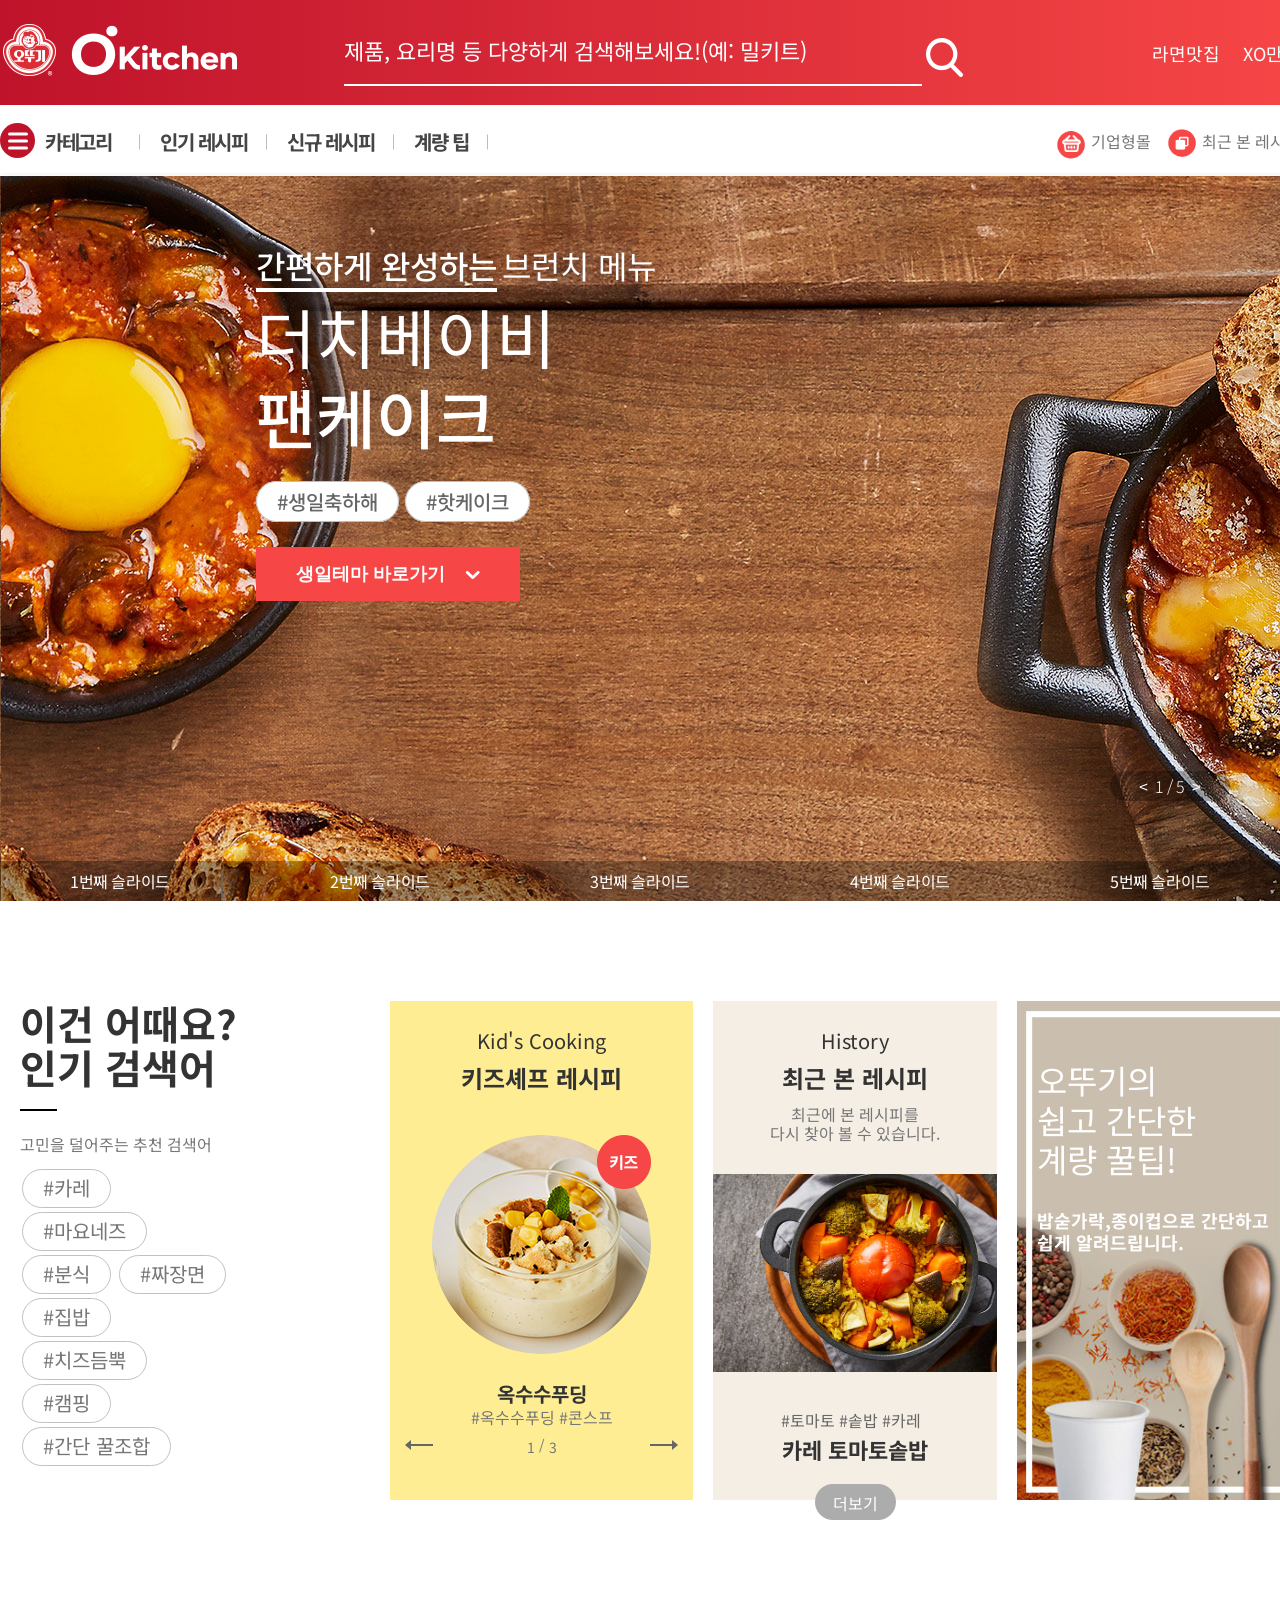
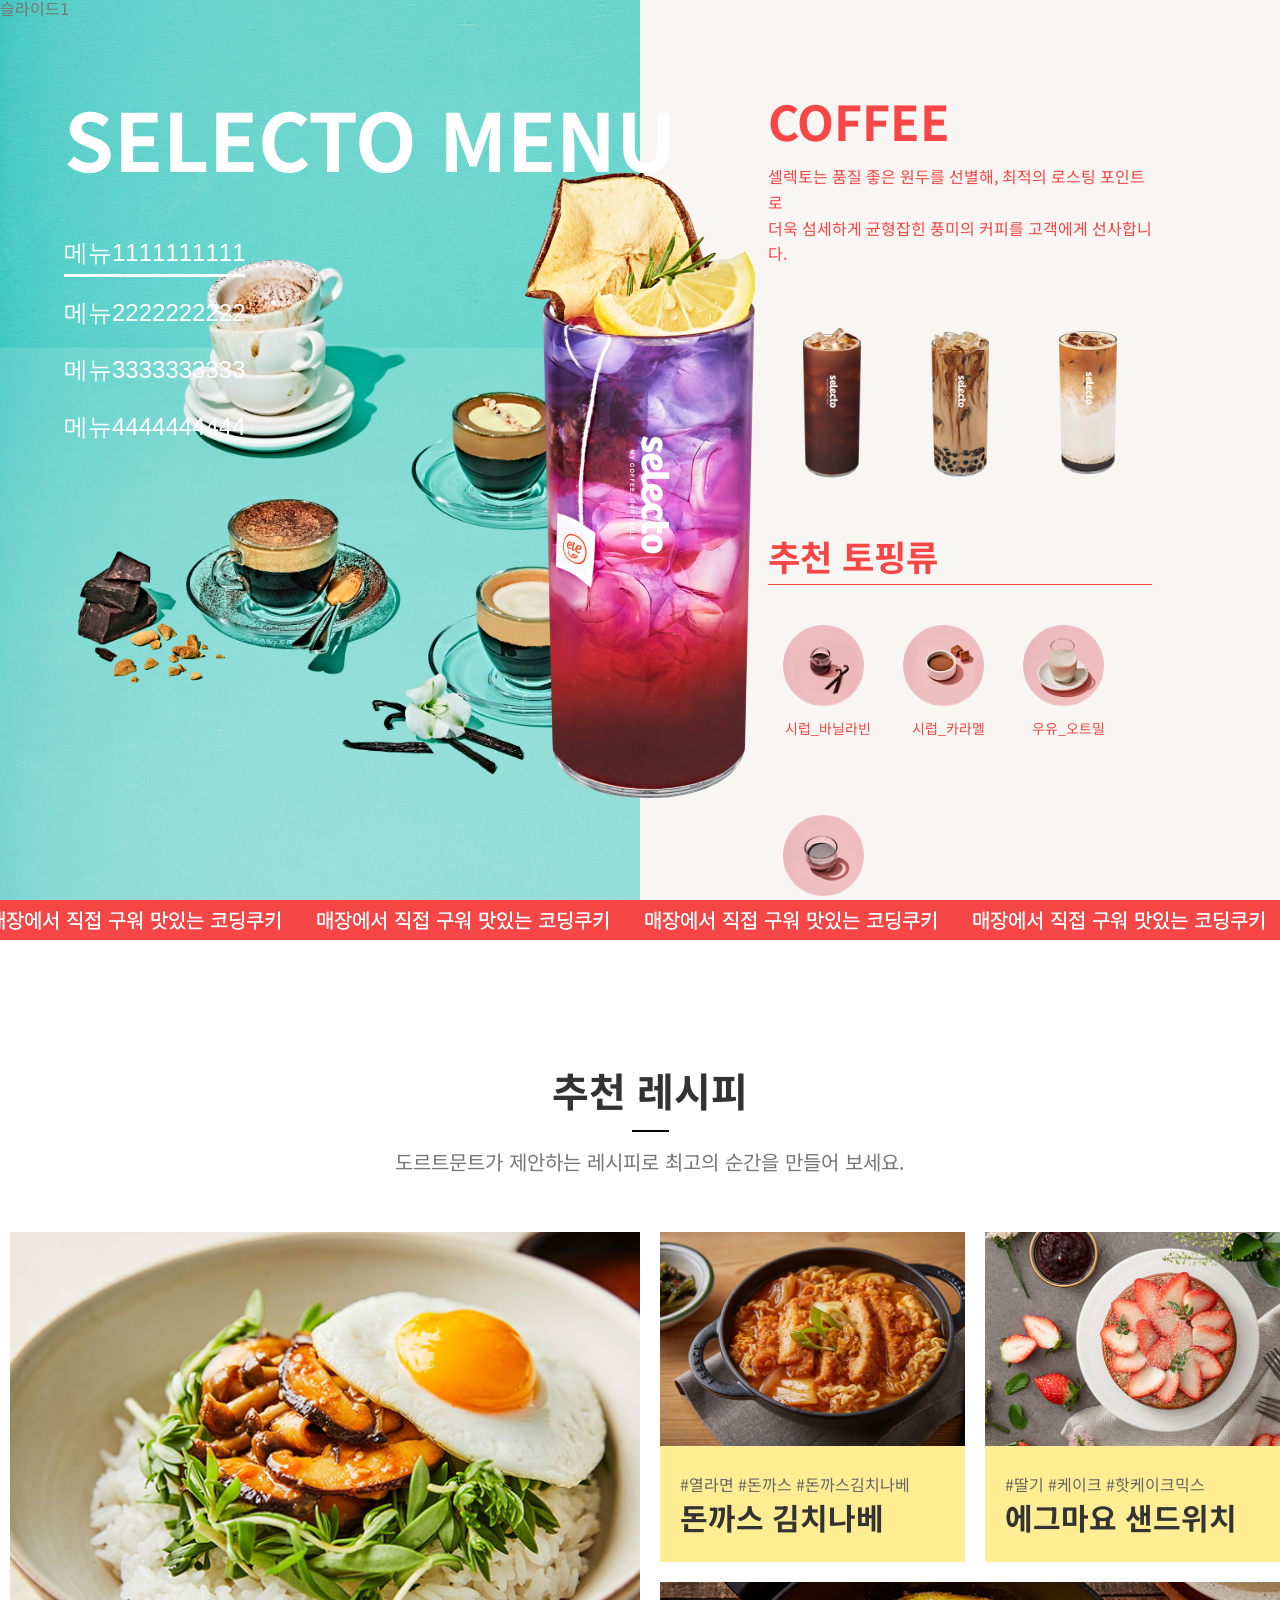
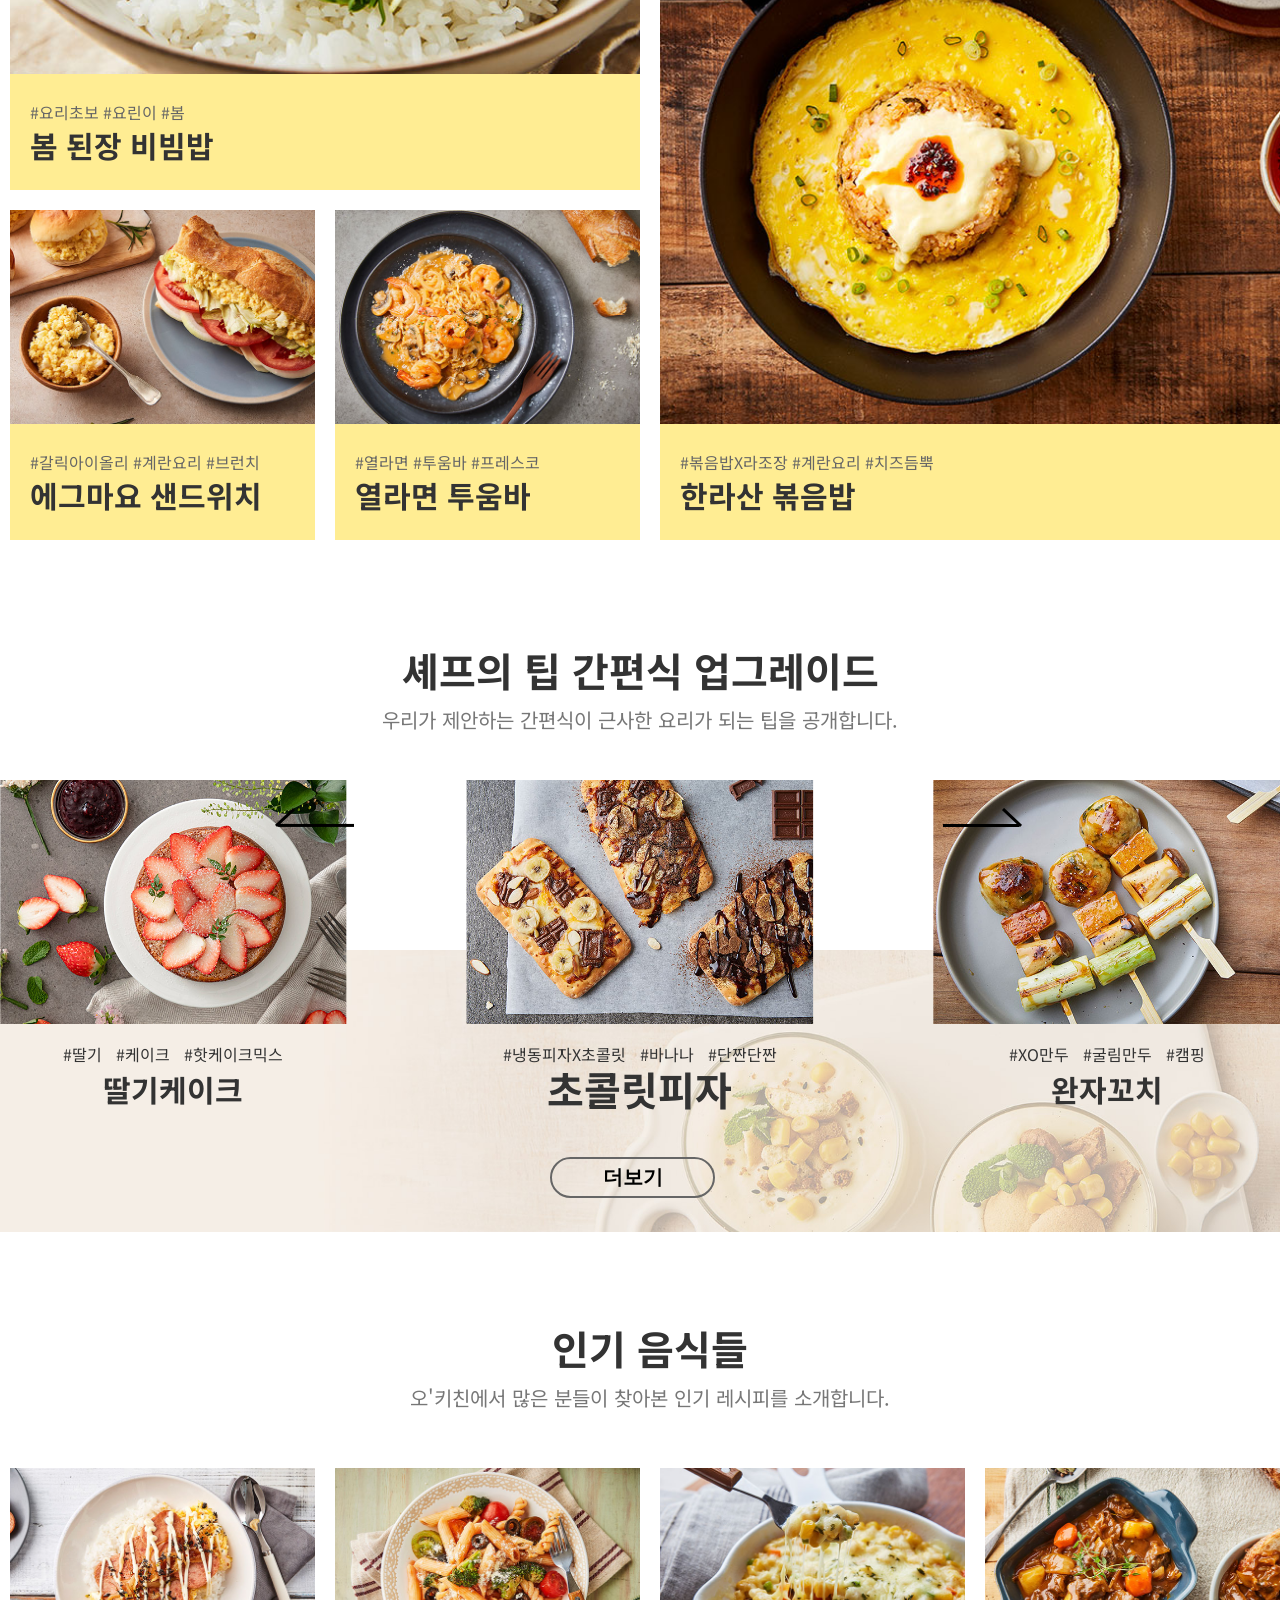
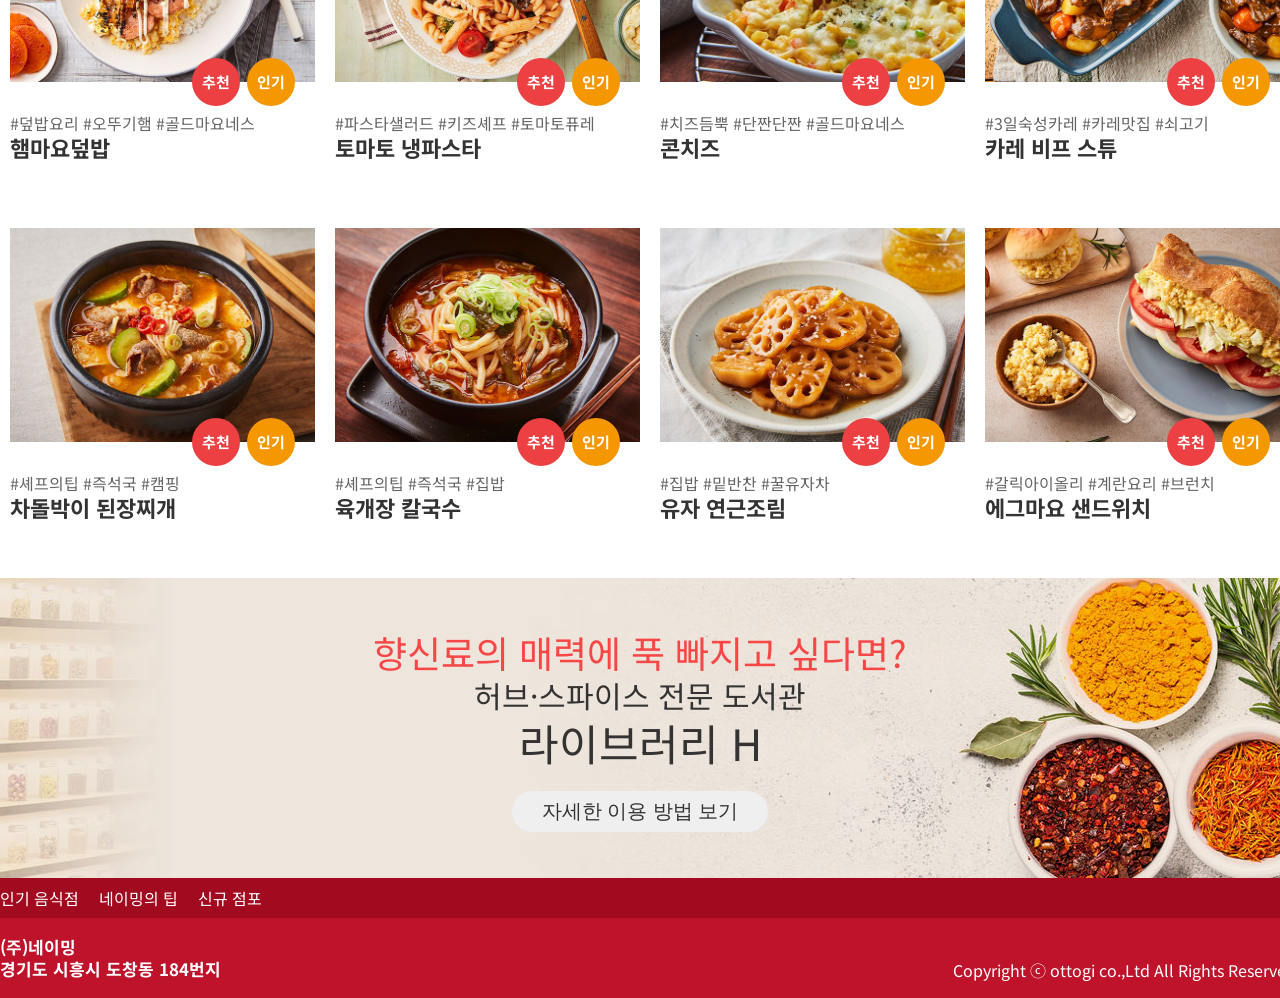
==== 1/index.html @ 5a28d107 "Add files via upload" ====
<!DOCTYPE html>
<html lang="ko">
<head>
    <meta charset="UTF-8">
    <meta http-equiv="X-UA-Compatible" content="IE=edge">
    <meta name="viewport" content="user-scalable=no, initial-scale=1.0, maximum-scale=1.0, width=device-width">
    <link rel="icon" href="img/logo-bvb.svg" type="image/x-icon"> 
    <link rel="stylesheet" href="css/basic.css">
    <link rel="stylesheet" href="css/reset.css">
    <!-- <link rel="stylesheet" href="css/swiper.min.css"> -->
    <link rel="stylesheet" href="https://cdn.jsdelivr.net/npm/swiper@9/swiper-bundle.min.css" />
    <script src="https://cdn.jsdelivr.net/npm/swiper@9/swiper-bundle.min.js"></script>

    <!-- <script src="js/swiper.min.js"></script> -->
    <link rel="stylesheet" href="https://cdnjs.cloudflare.com/ajax/libs/font-awesome/6.3.0/css/all.min.css">
    <!-- <link rel="stylesheet" href="https://cdnjs.cloudflare.com/ajax/libs/font-awesome/4.7.0/css/font-awesome.css"> -->

    <title>프로젝트 사이트</title>
</head>
<body class="scroll_bar">
    <header>
        <div class="h_top">
            <div class="inner">
                <h1><img src="img/logo.png" alt="">메인로고</h1>
                <div class="gnb_sch_form">
                    <form name="h_form" id="h_form" action="">
                        <input type="text" name="s_value" id="s_value" value="" maxlength="30" 
                        placeholder="제품, 요리명 등 다양하게 검색해보세요!(예: 밀키트)" 
                        title="검색어를 입력해주세요.">
                        <label for="">
                            <a href="" class="btn_sch"><img src="img/top_sch.png" alt="검색"></a>
                        </label>
                    </form>
                </div><!--gnb_sch_form : END-->
                <ul>
                    <li><a href="">라면맛집</a></li>
                    <li><a href="">XO만두</a></li>
                </ul>
            </div><!--inner : END-->
        </div><!--h_top : END-->
        <nav>
            <div class="inner">
                <ul class="gnb">
                    <li class="gnb_menu">
                        <p class="bar"><span></span></p>
                        <a>카테고리</a>
                        <div class="gnb_sub">
                            <ul class="subTabMenu">
                                <li><a href="">종류</a></li>
                                <li><a href="">재료</a></li>
                                <li><a href="">방법</a></li>
                                <li><a href="">테마</a></li>
                                <li><a href="">기념일</a></li>
                                <li><a href="">도구</a></li>
                            </ul><!--subTabMenu : END-->
                            <div class="conWra">
                                <ul class="subTabMenuCon on">
                                    <li><a href="">#카레</a></li>
                                    <li><a href="">#마요네즈</a></li>
                                    <li><a href="">#분식</a></li>
                                    <li><a href="">#브런치</a></li>
                                    <li><a href="">#집밥</a></li>
                                    <li><a href="">#치즈듬뿍</a></li>
                                    <li><a href="">#캠핑</a></li>
                                    <li><a href="">#간단 꿀 조합</a></li>
                                </ul><!--subTabMenuCon : END-->
                                <ul class="subTabMenuCon">
                                    <li><a href="">#2카레</a></li>
                                    <li><a href="">#마요네즈</a></li>
                                    <li><a href="">#분식</a></li>
                                    <li><a href="">#브런치</a></li>
                                    <li><a href="">#집밥</a></li>
                                    <li><a href="">#치즈듬뿍</a></li>
                                    <li><a href="">#캠핑</a></li>
                                    <li><a href="">#간단 꿀 조합</a></li>
                                </ul><!--subTabMenuCon : END-->
                                <ul class="subTabMenuCon">
                                    <li><a href="">#3카레</a></li>
                                    <li><a href="">#마요네즈</a></li>
                                    <li><a href="">#분식</a></li>
                                    <li><a href="">#브런치</a></li>
                                    <li><a href="">#집밥</a></li>
                                    <li><a href="">#치즈듬뿍</a></li>
                                    <li><a href="">#캠핑</a></li>
                                    <li><a href="">#간단 꿀 조합</a></li>
                                </ul><!--subTabMenuCon : END-->
                                <ul class="subTabMenuCon">
                                    <li><a href="">#4카레</a></li>
                                    <li><a href="">#마요네즈</a></li>
                                    <li><a href="">#분식</a></li>
                                    <li><a href="">#브런치</a></li>
                                    <li><a href="">#집밥</a></li>
                                    <li><a href="">#치즈듬뿍</a></li>
                                    <li><a href="">#캠핑</a></li>
                                    <li><a href="">#간단 꿀 조합</a></li>
                                </ul><!--subTabMenuCon : END-->
                                <ul class="subTabMenuCon">
                                    <li><a href="">#5카레</a></li>
                                    <li><a href="">#마요네즈</a></li>
                                    <li><a href="">#분식</a></li>
                                    <li><a href="">#브런치</a></li>
                                    <li><a href="">#집밥</a></li>
                                    <li><a href="">#치즈듬뿍</a></li>
                                    <li><a href="">#캠핑</a></li>
                                    <li><a href="">#간단 꿀 조합</a></li>
                                </ul><!--subTabMenuCon : END-->
                                <ul class="subTabMenuCon">
                                    <li><a href="">#6카레</a></li>
                                    <li><a href="">#마요네즈</a></li>
                                    <li><a href="">#분식</a></li>
                                    <li><a href="">#브런치</a></li>
                                    <li><a href="">#집밥</a></li>
                                    <li><a href="">#치즈듬뿍</a></li>
                                    <li><a href="">#캠핑</a></li>
                                    <li><a href="">#간단 꿀 조합</a></li>
                                </ul><!--subTabMenuCon : END-->
                            </div><!--conWra : END-->
                        </div><!--gnb_sub : END-->
                    </li>
                    <li><a href="">인기 레시피</a></li>
                    <li><a href="">신규 레시피</a></li>
                    <li><a href="">계량 팁</a></li>
                </ul><!--gnb : END-->
                <ul class="nav_gnb_r">
                    <li><a href="">기업형몰</a></li>
                    <li><a href="">최근 본 레시피</a></li>
                </ul><!--nav_gnb_r : END-->
            </div><!--inner : END-->
        </nav>
    </header>
    <div class="visual">

        <div class="slider visual_slider">
            <!-- 슬라이드 -->
            <ul class="list swiper-wrapper">
                <li class="swiper-slide ">
                    <a href="">
                        <img src="img/visual1.jpg" alt="">
                        <div class="txt">
                            <h2><strong>간편하게 완성하는</strong>브런치 메뉴</h3>
                            <h3>더치베이비<br>
                                <strong>팬케이크</strong></h1>
                            <div class="tag"><span>#생일축하해</span><span>#핫케이크</span></div>
                            <button class="btn btn-red mainbtn">생일테마 바로가기<i></i></button>
                        </div>
                    </a>
                </li>
                <li class="swiper-slide ">
                    <a href="">
                        <img src="img/visual2.jpg" alt="">
                        <div class="txt">
                            <h2><strong>간편하지만 정성스러운 한끼!</strong>갓 지은 솥밥으로</h3>
                            <h3>맛있고 든든하게<br>
                                <strong>영양 챙기기</strong></h1>
                            <div class="tag"><span>#채식</span><span>#카레토마토솥밥</span></div>
                            <button class="btn btn-red mainbtn">레시피 바로가기<i></i></button>
                        </div>
                    </a>
                </li>
                <li class="swiper-slide ">
                    <a href="">
                        <img src="img/visual3.jpg" alt="">
                        <div class="txt">
                            <h2><strong>오뚜기 간편식</strong>이 요리가 되는 팁!</h3>
                            <h3>요리의 업그레이드<br>
                                <strong>셰프의 팁</strong></h1>
                            <div class="tag"><span>#얼큰한</span><span>#열라면</span><span>#순두부열라면</span></div>
                            <button class="btn btn-red mainbtn">셰프의 팁 테마 보기<i></i></button>
                        </div>
                    </a>
                </li>
                <li class="swiper-slide ">
                    <a href="">
                        <img src="img/visual4.jpg" alt="">
                        <div class="txt">
                            <h2><strong>빠르고 간편하게</strong>하지만 맛은 최고!</h3>
                            <h3>10분 내로~<br>
                                <strong>스피드 레시피</strong></h1>
                            <div class="tag"><span>#XO만두</span><span>#떡만둣국</span><span>#뜨끈한국물</span></div>
                            <button class="btn btn-red mainbtn">스피드 테마 보기<i></i></button>
                        </div>
                    </a>
                </li>
                <li class="swiper-slide ">
                    <a href="">
                        <img src="img/visual5.jpg" alt="">
                        <div class="txt">
                            <h2><strong>향신료의 매력에</strong>푹 빠지고 싶다면?</h3>
                            <h3>허브 스파이스 전문<br>
                                <strong>라이브 러리 H</strong></h1>
                            <div class="tag"><span>#허브</span><span>#스파이스</span></div>
                            <button class="btn btn-red mainbtn">자세한 이용 방법 보기<i></i></button>
                        </div>
                    </a>
                </li>
            </ul>
            
            <!-- 슬라이드 타이틀 (pagination) -->
            <ul class="slide_tit slide_dot">
                <li>1번째 슬라이드</li>
                <li>2번째 슬라이드</li>
                <li>3번째 슬라이드</li>
                <li>4번째 슬라이드</li>
                <li>5번째 슬라이드</li>
            </ul>
        
            <!-- 버튼, 페이지 번호 -->
            <div class="control">
                <span class="btn btn_prev">&lt;</span>
                <span class="num"></span>
                <span class="btn btn_next">&gt;</span>
            </div>
        </div>
        <script>
            // 문서가 로드되면 실행
            document.addEventListener('DOMContentLoaded', function() {
              // 슬라이더 함수 실행
              slider();
            });
            
            // 슬라이더 함수 정의
            function slider() {
              // 슬라이드 타이틀을 담을 배열 생성
              let titArray = [];
              // 모든 슬라이드 타이틀(li)에 대해 반복문 실행
              let slideTit = document.querySelectorAll('.visual_slider .slide_tit > li');
              for (let i = 0; i < slideTit.length; i++) {
                // 타이틀의 텍스트를 가져와서 titArray 배열에 추가
                let txt = slideTit[i].textContent;
                titArray.push(txt);
              }
              
              // 슬라이드 전체 페이지 번호를 나타내는 요소
              let num = document.querySelector('.visual_slider .num');
              // 슬라이드 전체 개수
              let slides = document.querySelectorAll('.visual_slider .swiper-slide');
              let slideCount = slides.length;
              // 슬라이드 전체 페이지 번호 초기화
              num.innerHTML = '1 / ' + slideCount;
            
              // 슬라이드 시작
              let visual_slider = new Swiper('.visual_slider', {
                loop: true, // 무한반복 여부
                slidesPerView: 1, // 슬라이드 당 보여질 슬라이드 수
                autoplay: { // 자동 재생 옵션
                  delay: 10000, // 자동 재생 지연 시간
                  disableOnInteraction: false // 사용자의 동작에 따라 자동 재생 일시 중지 여부
                },
                effect: 'fade', // 슬라이드 전환 효과
                fadeEffect: { // 페이드 인/아웃 효과 설정
                  crossFade: true // 교차 페이드 인/아웃 여부
                },
                navigation: { // 이전/다음 버튼 옵션
                  nextEl: '.slider .btn_next', // 다음 버튼 요소
                  prevEl: '.slider .btn_prev', // 이전 버튼 요소
                },
                // 페이지네이션 옵션
                pagination: {
                  el: '.slider .slide_tit', // 페이지네이션 요소
                  clickable: true, // 페이지네이션 요소 클릭 여부
                  type: 'bullets', // 페이지네이션 타입 (원형 모양)
                  renderBullet: function (index, className) {
                    // 원형 모양 페이지네이션 타이틀과 페이지 번호를 설정하는 함수
                    return '<li class="' + className + '"><span class="bar"></span><span class="txt">' + titArray[index] + '</span></li>';
                  },
                },
                // 슬라이드 변경 시 현재 페이지 번호 갱신
                on: {
                  slideChange: function () {
                    // num.innerHTML = '<span>' + (swiper.realIndex + 1) + '</span> / ' + slideCount;
                    num.innerHTML = `<span>${visual_slider.realIndex + 1} / ${slideCount}</span>`  ;
                  }
                }
              });
            
            
            }
            
            
            </script>

    </div><!--visual : END-->
    
    <main>
        <section class="section1">

            <div class="inner">
                <div class="section1_left">
                    <h2>
                        이건 어때요?<br />인기 검색어
                    </h2>
                    <p>고민을 덜어주는 추천 검색어</p>
                    <ul>
                        <li><a href="">#카레</a></li>
                        <li><a href="">#마요네즈</a></li>
                        <li><a href="">#분식</a></li>
                        <li><a href="">#짜장면</a></li>
                        <li><a href="">#집밥</a></li>
                        <li><a href="">#치즈듬뿍</a></li>
                        <li><a href="">#캠핑</a></li>
                        <li><a href="">#간단 꿀조합</a></li>
                    </ul>
                </div><!--section1_left : END-->
                <div class="section1_right">
                    <div class="content1">
                        <h3>Kid's Cooking<span>키즈셰프 레시피</span></h3>
                        <div class="kiz_slide">
                            <div class="swiper kizSwiper">
                                <div class="swiper-wrapper">
                                    <div class="swiper-slide">
                                        <img src="img/kiz01.png" alt="">
                                        <div class="txt">
                                            <h4>옥수수푸딩</h4>
                                            <p>#옥수수푸딩 #콘스프</p>
                                        </div>
                                    </div>
                                    <div class="swiper-slide">
                                        <img src="img/kiz02.png" alt="">
                                        <div class="txt">
                                            <h4>옥수수푸딩</h4>
                                            <p>#옥수수푸딩 #콘스프</p>
                                        </div>
                                    </div>
                                    <div class="swiper-slide">
                                        <img src="img/kiz03.png" alt="">
                                        <div class="txt">
                                            <h4>옥수수푸딩</h4>
                                            <p>#옥수수푸딩 #콘스프</p>
                                        </div>
                                    </div>
                                </div>
                                <div class="next_prev">
                                    <div class="swiper-button-next"></div>
                                    <div class="swiper-button-prev"></div>
                                </div>
                                <div class="swiper-pagination kiz"></div>
                            </div><!--mySwiper : END-->
                        </div><!--bu : END-->
                        <script>
                            var swiper = new Swiper(".kizSwiper", {
                                loop: true, // 무한반복 여부
                                pagination: {
                                    el: ".swiper-pagination",
                                    type: "fraction",
                                },
                                navigation: {
                                    nextEl: ".swiper-button-next",
                                    prevEl: ".swiper-button-prev",
                                },
                                });
                        </script>



                    </div><!--content1 : END-->
                    <div class="content2">
                        <h3>History<span>최근 본 레시피</span></h3>
                        <p>최근에 본 레시피를<br /> 다시 찾아 볼 수 있습니다.</p>
                        <img src="img/img01.jpg" alt="">
                        <dl>
                            <dt>#토마토 #솥밥 #카레</dt>
                            <dd>카레 토마토솥밥</dd>
                        </dl>
                        <div class="plus"><a href="">더보기</a></div>
                    </div><!--content1 : END-->
                    <div class="content3">
                        <a href="">
                            <h3>오뚜기의 <br />쉽고 간단한 <br />계량 꿀팁!</h3>
                            <p>밥숟가락,종이컵으로 간단하고 쉽게 알려드립니다.</p>
                        </a>
                    </div><!--content1 : END-->
                </div><!--section1_right : END-->
            </div><!--inner : END-->
        </section><!--section1 : END-->
        <section class="section2">
            <div>
                <p class="center_img">
                    <img src="img/tabcenter01.png" class="on" alt="">
                    <img src="img/tabcenter02.png" alt="">
                    <img src="img/tabcenter03.png" alt="">
                    <img src="img/tabcenter04.png" alt="">
                </p><!--center_img : END-->
                <div class="tabMenu">
                    <h3>SELECTO MENU</h3>
                    <ul>
                        <li class="active"><button>메뉴1111111111</button></li>
                        <li><button>메뉴2222222222</button></li>
                        <li><button>메뉴3333333333</button></li>
                        <li><button>메뉴4444444444</button></li>
                    </ul>
                </div><!--tabMenu : END-->
                <ul class="tabCon1">
                    <li class="on"><div class="con">슬라이드1</div></li>
                    <li><div class="con">슬라이드2</div></li>
                    <li><div class="con">슬라이드3</div></li>
                    <li><div class="con">슬라이드4</div></li>
                </ul>
                <ul class="tabCon2">
                    <li class="on">
                        <div class="con">
                            <h3>COFFEE</h3>
                            <p>셀렉토는 품질 좋은 원두를 선별해, 최적의 로스팅 포인트로<br />
                            더욱 섬세하게 균형잡힌 풍미의 커피를 고객에게 선사합니다.</p>
                            <ul>
                                <li><img src="img/coffee01.png" alt=""></li>
                                <li><img src="img/coffee02.png" alt=""></li>
                                <li><img src="img/coffee03.png" alt=""></li>
                            </ul>
                            <dl>
                                <dt>추천 토핑류</dt>
                                <dd>
                                    <img src="img/s_coffee01.png" alt="">
                                    <span>시럽_바닐라빈</span>
                                </dd>
                                <dd>
                                    <img src="img/s_coffee02.png" alt="">
                                    <span>시럽_카라멜</span>
                                </dd>
                                <dd>
                                    <img src="img/s_coffee03.png" alt="">
                                    <span>우유_오트밀</span>
                                </dd>
                                <dd>
                                    <img src="img/s_coffee04.png" alt="">
                                    <span>크림_흑임자</span>
                                </dd>
                            </dl>
                        </div>
                    </li>
                    <li>
                        <div class="con">
                            <h3>BEVERAGE</h3>
                            <p>고객의 라이프 스타일에 맞춰 더욱 다양하게 즐길<br />
                                수 있는 셀렉토의 음료 라인업!</p>
                            <ul>
                                <li><img src="img/coffee01.png" alt=""></li>
                                <li><img src="img/coffee02.png" alt=""></li>
                                <li><img src="img/coffee03.png" alt=""></li>
                            </ul>
                        </div>
                    </li>
                    <li>
                        <div class="con">
                            <h3>SIGNATURE</h3>
                            <p>셀렉토 감성과 재미를 듬뿍 담아 낸, 셀렉토에서
                                맛볼 수 있는 시그니처 음료</p>
                            <ul>
                                <li><img src="img/coffee01.png" alt=""></li>
                                <li><img src="img/coffee02.png" alt=""></li>
                                <li><img src="img/coffee03.png" alt=""></li>
                            </ul>
                        </div>
                    </li>
                    <li>
                        <div class="con">
                            <h3>COFFEE</h3>
                            <p>셀렉토는 품질 좋은 원두를 선별해, 최적의 로스팅 포인트로<br />
                            더욱 섬세하게 균형잡힌 풍미의 커피를 고객에게 선사합니다.</p>
                            <ul>
                                <li><img src="img/coffee01.png" alt=""></li>
                                <li><img src="img/coffee02.png" alt=""></li>
                                <li><img src="img/coffee03.png" alt=""></li>
                            </ul>
                            <dl>
                                <dt>추천 토핑류</dt>
                                <dd>
                                    <img src="img/s_coffee01.png" alt="">
                                    <span>시럽_바닐라빈</span>
                                </dd>
                                <dd>
                                    <img src="img/s_coffee02.png" alt="">
                                    <span>시럽_카라멜</span>
                                </dd>
                                <dd>
                                    <img src="img/s_coffee03.png" alt="">
                                    <span>우유_오트밀</span>
                                </dd>
                                <dd>
                                    <img src="img/s_coffee04.png" alt="">
                                    <span>크림_흑임자</span>
                                </dd>
                            </dl>
                        </div>
                    </li>
                </ul>
            </div><!--tabMenu : END-->
            <script>
                const tabMenuList = document.querySelectorAll('.tabMenu ul li');
                const tabCon1List = document.querySelectorAll('.tabCon1 > li');
                const tabCon2List = document.querySelectorAll('.tabCon2 > li');
                const centerImgBu = document.querySelector('.center_img ');
                const centerImg = document.querySelectorAll('.center_img img');

                num = 0;

                tabMenuList.forEach(function(e,index){
                    e.addEventListener('click',function(){
                        this.classList.add('active');
                        this.classList.add('active')
                        //tabCon1List[num2].classList.add('on2')
                        centerImg[num].classList.remove('on')

                        tabMenuList[num].classList.remove('active')
                        tabCon1List[num].classList.remove('on')
                        tabCon2List[num].classList.remove('on')
                        tabCon1List.forEach(function(element){
                            element.classList.remove('on2')
                        })
                        tabCon1List[num].classList.add('on2')
                        tabCon1List[index].classList.add('on')
                        tabCon2List[index].classList.add('on')

                        // centerImg.src = `img/tabcenter0${index+1}.png`;

                        console.log('num 변경전값',num)
                        num = index;
                        centerImg[num].classList.add('on')

                        console.log('num 변경후값',num)

                    });
                });

                let previousTab = null;

                tabMenuList.forEach(function(e, index) {
                e.addEventListener('click', function() {
                        this.classList.add('active');
                        if (previousTab !== null) {
                        previousTab.classList.remove('z-index1');
                        }
                        this.classList.add('z-index1');
                        tabCon1List[num].classList.remove('on');
                        tabCon1List[index].classList.add('on');
                        previousTab = this;
                        num = index;
                    });
                });
            </script>
            <div class="marqueeBox">
                <div class="marquee">
                    <span><img src="img/se.log" alt="">매장에서 직접 구워 맛있는 코딩쿠키</span>
                    <span><img src="img/se.log" alt="">매장에서 직접 구워 맛있는 코딩쿠키</span>
                    <span><img src="img/se.log" alt="">매장에서 직접 구워 맛있는 코딩쿠키</span>
                    <span><img src="img/se.log" alt="">매장에서 직접 구워 맛있는 코딩쿠키</span>
                    <span><img src="img/se.log" alt="">매장에서 직접 구워 맛있는 코딩쿠키</span>

                </div>
                <div class="marquee marquee2">
                    <span><img src="img/se.log" alt="">매장에서 직접 구워 맛있는 코딩쿠키</span>
                    <span><img src="img/se.log" alt="">매장에서 직접 구워 맛있는 코딩쿠키</span>
                    <span><img src="img/se.log" alt="">매장에서 직접 구워 맛있는 코딩쿠키</span>
                    <span><img src="img/se.log" alt="">매장에서 직접 구워 맛있는 코딩쿠키</span>
                    <span><img src="img/se.log" alt="">매장에서 직접 구워 맛있는 코딩쿠키</span>
                </div>
            </div><!--marqueeBox : END-->
        </section><!--section2 : END-->

        <section class="section3">
            <div class="inner">
                <h3>추천 레시피</h3>
                <p class="p">도르트문트가 제안하는 레시피로 최고의 순간을 만들어 보세요.</p>
                <div class="left_recipe">
                    <ul>
                        <li>
                            <a href="">
                                <p><img src="img/recipe01.jpg" alt=""></p>
                                <dl>
                                    <dt>#요리초보 #요린이 #봄</dt>
                                    <dd>봄 된장 비빔밥</dd>
                                </dl>
                            </a>
                        </li>
                        <li>
                            <a href="">
                                <p><img src="img/recipe02.jpg" alt=""></p>
                                <dl>
                                    <dt>#갈릭아이올리 #계란요리 #브런치</dt>
                                    <dd>에그마요 샌드위치</dd>
                                </dl>
                            </a>
                        </li>
                        <li>
                            <a href="">
                                <p><img src="img/recipe03.jpg" alt=""></p>
                                <dl>
                                    <dt>#열라면 #투움바 #프레스코</dt>
                                    <dd>열라면 투움바</dd>
                                </dl>
                            </a>
                        </li>
                    </ul>
                </div><!--left_recipe : END-->
                <div class="right_recipe">
                    <ul>
                        <li>
                            <a href="">
                                <p><img src="img/recipe04.jpg" alt=""></p>
                                <dl>
                                    <dt>#열라면 #돈까스 #돈까스김치나베</dt>
                                    <dd>돈까스 김치나베 </dd>
                                </dl>
                            </a>
                        </li>
                        <li>
                            <a href="">
                                <p><img src="img/recipe05.jpg" alt=""></p>
                                <dl>
                                    <dt>#딸기 #케이크 #핫케이크믹스</dt>
                                    <dd>에그마요 샌드위치</dd>
                                </dl>
                            </a>
                        </li>
                        <li>
                            <a href="">
                                <p><img src="img/recipe06.jpg" alt=""></p>
                                <dl>
                                    <dt>#볶음밥X라조장 #계란요리 #치즈듬뿍</dt>
                                    <dd>한라산 볶음밥</dd>
                                </dl>
                            </a>
                        </li>
                    </ul>
                </div><!--right_recipe : END-->
            </div><!--inner : END-->
        </section><!--section3 : END-->

        <section class="section4">
            <h3>셰프의 팁 간편식 업그레이드</h3>
            <p class="p">우리가 제안하는 간편식이 근사한 요리가 되는 팁을 공개합니다.</p>
            <div class="upgrade_slide">
                <div class="swiper upgradeSwiper">
                    <div class="swiper-wrapper">
                        <div class="swiper-slide">
                            <img src="img/upimg01.jpg" alt="">
                            <div class="txt">
                                <span>#냉동피자X초콜릿</span>
                                <span>#바나나</span>
                                <span>#단짠단짠</span>
                                <a href=""><h4>초콜릿피자</h4></a>
                            </div>
                        </div>
                        <div class="swiper-slide">
                            <img src="img/upimg02.jpg" alt="">
                            <div class="txt">
                                <span>#XO만두</span>
                                <span>#굴림만두</span>
                                <span>#캠핑</span>
                                <a href=""><h4>완자꼬치</h4></a>
                            </div>
                        </div>
                        <div class="swiper-slide">
                            <img src="img/upimg03.jpg" alt="">
                            <div class="txt">
                                <span>#볶음밥X라조장</span>
                                <span>#계란요리</span>
                                <span>#치즈듬뿍</span>
                                <a href=""><h4>한라산볶음밥</h4></a>
                            </div>
                        </div>
                        <div class="swiper-slide">
                            <img src="img/recipe04.jpg" alt="">
                            <div class="txt">
                                <span>#열라면</span>
                                <span>#돈까스</span>
                                <span>#돈까스 김치나베</span>
                                <a href=""><h4>돈까스 김치나베</h4></a>
                            </div>
                        </div>
                        <div class="swiper-slide">
                            <img src="img/recipe05.jpg" alt="">
                            <div class="txt">
                                <span>#딸기</span>
                                <span>#케이크</span>
                                <span>#핫케이크믹스</span>
                                <a href=""><h4>딸기케이크</h4></a>
                            </div>
                        </div>
                    </div>
                    <div class="next_prev">
                        <div class="swiper-button-next"></div>
                        <div class="swiper-button-prev"></div>
                    </div>
                    <!-- <div class="swiper-pagination kiz"></div> -->
                </div><!--mySwiper : END-->
            </div><!--upgrade_slide : END-->
            <script>
                var upgradeSwiper = new Swiper(".upgradeSwiper", {
                    loop: true, // 무한반복 여부
                    // loopAdditionalSlides : 1,
                    slidesPerView: 3,
                    slidesPerGroup: 1,
                    centeredSlides: true,
                    spaceBetween: 120,
                    // pagination: {
                    //     el: ".swiper-pagination",
                    //     type: "fraction",
                    // },
                    navigation: {
                        nextEl: ".swiper-button-next",
                        prevEl: ".swiper-button-prev",
                    },
                });
            </script>
            <div class="upgrade_btn">
                <button>더보기</button>
            </div>
            
        </section><!--section4 : END-->

        <section class="section5">
            <div class="inner">
                <h3>인기 음식들</h3>
                <p class="p">오'키친에서 많은 분들이 찾아본 인기 레시피를 소개합니다.</p>
                <ul>
                    <li>
                        <a href="">
                            <div class="img"><img src="img/foodList01.jpg" alt=""><div class="icon"><span>추천</span><span>인기</span></div></div>
                            <div class="txt">
                                <span>#덮밥요리 #오뚜기햄 #골드마요네스</span>
                                <h4>햄마요덮밥</h4>
                            </div><!--txt : END-->
                        </a>
                    </li>
                    <li>
                        <a href="">
                            <div class="img"><img src="img/foodList02.jpg" alt=""><div class="icon"><span>추천</span><span>인기</span></div></div>
                            <div class="txt">
                                <span>#파스타샐러드 #키즈셰프 #토마토퓨레</span>
                                <h4>토마토 냉파스타</h4>
                            </div><!--txt : END-->
                        </a>
                    </li>
                    <li>
                        <a href="">
                            <div class="img"><img src="img/foodList03.jpg" alt=""><div class="icon"><span>추천</span><span>인기</span></div></div>
                            <div class="txt">
                                <span>#치즈듬뿍 #단짠단짠 #골드마요네스</span>
                                <h4>콘치즈</h4>
                            </div><!--txt : END-->
                        </a>
                    </li>
                    <li>
                        <a href="">
                            <div class="img"><img src="img/foodList04.jpg" alt=""><div class="icon"><span>추천</span><span>인기</span></div></div>
                            <div class="txt">
                                <span>#3일숙성카레 #카레맛집 #쇠고기</span>
                                <h4>카레 비프 스튜</h4>
                            </div><!--txt : END-->
                        </a>
                    </li>
                    <li>
                        <a href="">
                            <div class="img"><img src="img/foodList05.jpg" alt=""><div class="icon"><span>추천</span><span>인기</span></div></div>
                            <div class="txt">
                                <span>#셰프의팁 #즉석국 #캠핑</span>
                                <h4>차돌박이 된장찌개</h4>
                            </div><!--txt : END-->
                        </a>
                    </li>
                    <li>
                        <a href="">
                            <div class="img"><img src="img/foodList06.jpg" alt=""><div class="icon"><span>추천</span><span>인기</span></div></div>
                            <div class="txt">
                                <span>#셰프의팁 #즉석국 #집밥</span>
                                <h4>육개장 칼국수</h4>
                            </div><!--txt : END-->
                        </a>
                    </li>
                    <li>
                        <a href="">
                            <div class="img"><img src="img/foodList07.jpg" alt=""><div class="icon"><span>추천</span><span>인기</span></div></div>
                            <div class="txt">
                                <span>#집밥 #밑반찬 #꿀유자차</span>
                                <h4>유자 연근조림</h4>
                            </div><!--txt : END-->
                        </a>
                    </li>
                    <li>
                        <a href="">
                            <div class="img"><img src="img/foodList08.jpg" alt=""><div class="icon"><span>추천</span><span>인기</span></div></div>
                            <div class="txt">
                                <span>#갈릭아이올리 #계란요리 #브런치</span>
                                <h4>에그마요 샌드위치</h4>
                            </div><!--txt : END-->
                        </a>
                    </li>
                </ul>
            </div><!--inner : END-->
        </section><!--section5 : END-->

        <section class="section6">
            <div class="txt">
				<h3><span class="red">향신료의 매력에 푹 빠지고 싶다면?</span><br>
					허브·스파이스 전문 도서관<br>
					<span class="f43">라이브러리 H</span>
				</h3>
				<button class="btn btn-white" >자세한 이용 방법 보기</button>
			</div>
        </section><!--section6 : END-->

    </main>
    <footer>
        <div class="top">
            <div class="inner">
                <ul>
                    <li><a href="">인기 음식점</a></li>
                    <li><a href="">네이밍의 팁</a></li>
                    <li><a href="">신규 점포</a></li>
                </ul>
            </div><!--inner : END-->
        </div><!--top: END-->
        <div class="bottom">
            <div class="inner">
                <p>(주)네이밍<span>경기도 시흥시 도창동 184번지</span></p>
                <strong>Copyright ⓒ ottogi co.,Ltd All Rights Reserved.</strong>
            </div><!--inner : END-->
        </div><!--bottom : END-->
    </footer>

    <script src="js/main.js" type="text/javascript"></script>
</body>
</html>
---- 1/css/basic.css ----
@charset  "UTF-8" ;
@import url('https://fonts.googleapis.com/css2?family=Noto+Sans+KR:wght@100;300;400;500;700;900&display=swap');



body{
     margin:0;padding:0;
     box-sizing: border-box;
     font-family: 'Noto Sans KR', sans-serif;
     font-size:16px; 
     font-weight: normal; 
     line-height:1.5; 
     color:#777; 
     letter-spacing:0; 
     -webkit-text-size-adjust:none;



}
li{list-style: none;}
a{text-decoration:none;}
button{border:0;cursor: pointer;}
.inner{width: 1300px;margin: 0 auto;position: relative;}
input, textarea {
     -webkit-appearance: none; 
     -webkit-border-radius: 0;
}

input{
     font-size: 16px;
     font-family: 'Noto Sans KR', sans-serif;
     vertical-align: middle;
     border: #ccc 1px solid;
}
input::-moz-placeholder, 
textarea::-moz-placeholder { color:#fff; opacity:1; }
section{display: inline-block !important;width: 100%;;}

/*-------------------헤더 부분 시작------------------------*/
header{position: relative;width:100%;height: auto;}
.h_top{position: relative;width: 100%;min-width: 1300px;height: 105px;box-sizing: border-box;z-index: 13;background: linear-gradient(to right, #bf132b, #f64646);}
header h1{font-size:0;overflow: hidden;float: left;line-height:100px;}
h1 img{}
.gnb_sch_form{float: left;position: relative;padding-left:8%;line-height:105px;}
.gnb_sch_form input{
     background: transparent;
     font-size: 22px;
     color: #fff ;
     border: 2px solid #fff;
     border-width: 0 0 2px 0;
     padding: 10px 0 18px;
     width: 578px
}
.gnb_sch_form input::placeholder{color: #fff;}

.h_top ul{text-align: right;float: right;line-height: 100px; overflow: hidden;}
.h_top ul li{float: left;}
.h_top ul li a{font-size: 18px;color: #fff;margin-left: 23px;margin-top: 30px;}
.h_top ul li a:hover{border-bottom:1px solid #fff;}

nav{position: relative;   
     width: 100%;
     height: 68px;
     margin: 0 auto;
     background: #fff;
     border-bottom: 1px solid #d5d5d5;
     box-shadow: 3px 3px 5px rgba(0,0,0,0.04);
     display: block;
}
.gnb{float:left;width:50%;}
.gnb > li{float:left; padding: 0 20px;position: relative;display: inline-block;}
/* .gnb > li:first-child:after{
right:-20px;
} */
.gnb > li::after{
     content: "";
     display: block;
     width: 1px;
     height: 15px;
     background: #bdbbbb;
     position: absolute;
     right:0;
     top:50%;
     transform: translateY(-50%);
}
.gnb > li:nth-child(1){width: 140px; padding: 0 20px 0 0;}
/* .gnb > li:nth-child(2){padding: 0 20px 0 0;} */
.gnb > li .gnb_sub{display: none;}
.subTabMenuCon{display: none;padding: 20px;}
.subTabMenuCon.on{display:block;}

.subTabMenu{float: left;width: 50%;height: 100%; border-right:1px solid #777777;}
.subTabMenu li{}
.subTabMenu li a{display: block;width: 100%;height: 100%;padding: 10px 20px;font-size: 18px;
     font-weight: bold;}
.subTabMenu li a:hover{}

.subTabMenu li:first-child a{padding-top: 20px;}

.conWra{float: left;width: 50%;height: 100%;}
.subTabMenuCon{}
.subTabMenuCon li{}
.subTabMenuCon li a{display: block;padding: 5px 0;}


.gnb > li.on .gnb_sub{display: block;position: absolute;background: #fff; width:300px;height:300px; z-index:100;}
.gnb > li > a{display:block;width:100%;height:100%;
     line-height: 68px;
     font-weight: bold;
     color: #454545;
     font-size: 20px;
     color: #454545;
     position: relative;
     letter-spacing: -1.5px ;
     cursor: pointer;
}
.gnb > li:nth-child(1) .bar{position: relative; 
     float: left;margin-top: 15px;margin-right:10px; width:35px;height: 35px;background: #bf132b;border-radius:100%;;}
.gnb > li:first-child .bar span{
     position: absolute;
     top:50%;
     left:50%;
     transform: translate(-50%,-50%);
     display: block;width:20px;height:3px;background: #fff;
     border-radius: 5px;
     transition: 0.3s ease-in-out;
}
.gnb > li:first-child .bar span::after{
     content: "";
     display: block;
     position: relative;
     top:-10px;
     width:20px;height: 3px;background: #fff;
     border-radius: 5px;
     transition: 0.3s ease-in-out;
}
.gnb > li:first-child .bar span::before{
     content: "";
     display: block;
     position: relative;
     top:7px;
     width:20px;height: 3px;background: #fff;
     border-radius: 5px;
     transition: 0.3s ease-in-out;
}


.gnb > li.on .bar span{
width: 0;
}
.gnb > li.on .bar span::after{
     top:-3px;
     left: -10px;
     transform: rotate(-45deg);
}
.gnb > li.on .bar span::before{
     top:0;
     left: -10px;
     transform: rotate(45deg);
}


.nav_gnb_r{float:right;line-height: 66px;}
.nav_gnb_r li{float: left;}
.nav_gnb_r li:first-child{margin-right:10px;}
.nav_gnb_r li a{display: block;width: 100%;height: 100%;color: #777;}
.nav_gnb_r li a:hover{color: #f64646;font-weight: bold;}
.nav_gnb_r li a::before{
     content: "";
     display: inline-block;
     vertical-align: middle;
     width:31px;
     height: 30px;
     background: url('../img/icons.png')no-repeat;
     background-size: 1300%;
     background-position: -42px -10px;
     border-radius: 100%;
     margin:0 5px;
}
.nav_gnb_r li:nth-child(2) a::before{

     background-position: -42px -40px;
}

/*-------------------헤더 부분 끝------------------------*/

/*-------------------비주얼 부분 시작------------------------*/

.visual{width: 100%;overflow: hidden;height: 725px;background: #454545;}


/* 슬라이드 */
.slider {position: relative;width: 100%;height: 100%;}
.slider .list > li {display: flex;justify-content: center;align-items: center;width: 100%;height: 100%;background: #a6e6ff;font-size: 24px;font-weight: 500;}

.visual .swiper-slide{position: relative;}
.visual .swiper-slide a{display: block;width: 100%;height: 100%;}
.visual .swiper-slide a img{}
.visual .swiper-slide a .txt{position: absolute;top:10%;left:20%;z-index: 101;}
.visual .swiper-slide a .txt h2{font-size: 32px;color: #fff;font-weight: normal;margin-bottom: 20px;}
.visual .swiper-slide a .txt h2 strong{ vertical-align: baseline;margin-right: 5px;   font-weight: 500;border-bottom: 4px solid #fff;}
.visual .swiper-slide a .txt h3 {font-size: 65px;color: #fff;font-weight: normal;line-height: 70px;}
.visual .swiper-slide a .txt h3 strong{font-weight: 500;font-size: 100%;}
.visual .swiper-slide a .txt .tag{    margin: 35px 0;}
.visual .swiper-slide a .txt .tag span{    font-size: 20px;color: #666;background: #fff;border: 1px solid #bdbbbb;border-radius: 50px;padding: 5px 20px;margin-right: 6px;}
.visual .swiper-slide a .txt button{
     padding: 15px 40px;
    font-size: 18px;
    font-weight: bold;
    position: relative;
    background: #f64646;
    color: #fff;
}
.visual .swiper-slide a .txt button::after{
     opacity: 0;
     pointer-events: none;
     position: absolute;
     width: 100%;
     height: 100%;
     content: '';
     top: 0;
     left: 0;
     bottom: 0;
     right: 0;
     box-sizing: border-box;
     -moz-box-sizing: border-box;
     -webkit-box-sizing: border-box;
     padding: 0;
     z-index: 1;
     background: transparent;
     -webkit-transition: -webkit-transform .2s, opacity .2s;
     -moz-transition: -moz-transform .2s, opacity .2s;
     transition: transform .2s, opacity .2s;
}
.visual .swiper-slide a .txt button i{
     width: 15px;
    height: 8px;
    background: url(../img/btn_mainbtn_arrow.png) center;
    display: inline-block;
    content: '';
    margin-left: 20px;
}

/* 슬라이드 타이틀 */
.slider .slide_tit {display: flex;position: absolute;bottom: 0;left: 50%;width:100%;z-index: 100;}
.slider .slide_tit > li {display: flex;flex:1 1 0;justify-content: center;align-items: center;position: relative;width: auto;height: 40px;margin: 0!important;margin: 0;padding: 0 10px;background: rgba(0,0,0,0.3);border-radius:0;font-size: 16px;letter-spacing:-0.025em;color: rgb(255, 255, 255);opacity: 1;}
.slider .slide_tit > li.swiper-pagination-bullet-active {background: #f64646;color: #fff;}
.slider .slide_tit > li .bar {position: absolute;top: 0;left: 0;width:0;height: 2px;background: #fff;}
.slider .slide_tit > li.swiper-pagination-bullet-active .bar {animation-name: countingBar;animation-duration: 10s;animation-timing-function: linear;animation-fill-mode:forwards;}
.slider .slide_tit > li.swiper-pagination-bullet-active .bar.on {animation-fill-mode: inherit;animation-name: countingBar2;animation-duration:inherit;}

.slide_tit.slide_dot{bottom:0 !important;
left:50% !important;
width: 1300px !important;
transform: translateX(-50%) !important;
}
@keyframes countingBar {
	0% {width: 0;}
	100% {width:100%;}
}

@keyframes countingBar2 {
	0% {width: 0;}
	100% {width:0;}
}

/* 슬라이드 버튼, 페이지 번호 */
.slider .control {display: flex;justify-content: center;align-items: center; position: absolute;bottom: 100px;left:50%; width: 120px; height: 30px;margin-left: 470px; background-color: rgb(0, 0, 0, 0.3);border-radius:15px;z-index: 100;}
.slider .control .btn {display: flex;align-items: center;font-size: 16px;font-weight: 400;letter-spacing:-0.025em;color: #fff;cursor: pointer;}
.slider .control .num {margin: 0 7px;font-size: 16px;font-weight: 300;letter-spacing:-0.025em;color: #fff;}





/*-------------------비주얼 부분 끝------------------------*/


/*-------------------메인 시작------------------------*/

/* section1 */
.section1{padding:100px 0;}
.section1 .section1_left{
     width: 30%;
     float: left;
     padding-left: 20px;
     padding-right: 40px;
}
.section1 .section1_left h2{
     font-size: 40px;
     color: #333;
     line-height: 1.1;
     font-weight: bold;
}
.section1 .section1_left h2:after {
     width: 37px;
     height: 2px;
     display: block;
     content: '';
     background: #000;
     margin: 20px 0 10px;
}
.section1 .section1_left p{padding:15px 0;}
.section1 .section1_left ul{width:65%;}
.section1 .section1_left ul li{
     display:inline-flex;
     margin: 2px 2px;
}
.section1 .section1_left ul li a{
     font-size: 20px;
     line-height: 25px;
     color: #777777;
     padding: 5px 20px 7px;
     border: 1px solid #c1c1c1;
     background: #fff;
     border-radius: 50px;
}
.section1 .section1_left ul li a:hover{background: #f64646;color: #fff;border: 1px solid #f64646;}

.section1 .section1_right{width:70%;float:right;display: flex;}
.section1 .section1_right > div{flex:1;width: 33.33%; margin-right: 20px;}
.section1 .section1_right > div h3{font-size: 20px;color: #333;margin-top: 30px;font-weight: normal;}
.section1 .section1_right > div h3 span{font-size: 24px; display: block;font-weight: bold;
     color: #333;
     margin: 15px 0;}
.section1 .section1_right .content1{position: relative; float: left;background: #ffed93;text-align: center;}
.section1 .section1_right .content2{
     background: #f5eee5;
     text-align: center;
     position: relative;
}

.section1 .section1_right .content2 p{ line-height: 1.2;margin-bottom: 20px;}
.section1 .section1_right .content2 .plus{
     font-size: 16px;
     line-height: 1;
     color: #fff;
     background: #acacac;
     border-radius: 50px;
     position: absolute;
     bottom: -20px;
     left: 50%;
     margin-left: -40px;
}
.section1 .section1_right .content2 .plus a{display: block;width:100%;height: 100%;padding: 11px 18px 9px;color:#fff;}
.section1 .section1_right .content2 img{width:100%;margin:10px 0;}
.section1 .section1_right .content2 dl{width:100%;padding:30px 10px;}
.section1 .section1_right .content2 dl dt{font-size: 16px;color: #666;margin-right: 8px;}
.section1 .section1_right .content2 dl dd{ font-size: 22px;color: #333;font-weight: bold;padding:10px 0;}

.section1 .section1_right .content3{
     background: url('../img/img2.jpg') no-repeat;
     background-size: 100%;
     display: block;
     width: 100%;
     box-sizing: border-box;
     margin-right:0;
}
.section1 .section1_right .content3 h3{padding:30px 20px;font-size: 33px;color: #fff;font-weight: normal;line-height: 1.2;}
.section1 .section1_right .content3 p{color: #fff;padding:0 20px;line-height: 1.2;font-size:18px;font-weight: bold;}

.kiz_slide{width: 100%;height: 70%;    padding-top: 30px;}
.kiz_slide .txt{}
.kiz_slide .kizSwiper .swiper-wrapper .swiper-slide .txt h4{
     font-size: 20px !important;
     color: #333;
     margin-top: 30px;
     margin-bottom:5px;
     font-weight: bold;
}
.kiz_slide .txt p{}
.kizSwiper{height: 100% !important;;}
.swiper-pagination.kiz {bottom:0 !important;font-size:14px;}

.kiz_slide .swiper-button-prev {
     left: 15px;
     background-position: left !important;
}
.kiz_slide .swiper-button-next, .kiz_slide .swiper-button-prev {
     position: absolute;
     bottom: 0;
     right: 15px;
     width: 28px;
     height: 30px;
     z-index: 10;
     margin-top: 0;
     cursor: pointer;
     background: url(../img/class_arrow.png)no-repeat;
     background-position: right;
}
.kiz_slide .next_prev{position: absolute;
     bottom: 25px;
     width: 100%;
     z-index: 11;}
.kiz_slide .swiper-button-next::after, .kiz_slide .swiper-button-prev::after{display: none;}
/* section1 END */

/* section2 */

.section2{position:relative;overflow: hidden;}
.section2 > div{}
.tabMenu{position: absolute;top:10%;left:5%;z-index: 30;}
.tabMenu h3{font-size: 5rem;font-weight: 700;color: #fff;text-transform: uppercase;margin-bottom: 0.5em;}
.center_img{position: absolute;top:50%;left: 50%;width:440px; transform: translate(-50%,-50%);z-index: 4;}
.center_img img{width:100%;display: none;
     animation: slidUp 0.2s ease-in !important;
}
.center_img img.on{display: block;}

.tabMenu li{}
.tabMenu li button{
     display: inline-block;
     padding: 20px 0 5px;
     font-size: 1.5rem;
     font-weight: 400;
     color: #fff;
     text-transform: uppercase;
     background: none;
}
.tabMenu li.active button{border-bottom:3px solid #fff;}

.tabCon1{float: left;width:50%;height: 900px;overflow: hidden; position: relative;}
.tabCon1 li{width:100%;height:100vh;position: relative;overflow: hidden; background-size: cover !important;}
.tabCon1 li {
     background: url('../img/tab_img1.jpg')no-repeat;background-size: 100% !important;

     /* animation:slidLeft 0.9s ease-in !important ; */
     width: calc(100%/2);
     position: relative;
     height: 100%;
}
.tabCon1 li.on {
     -webkit-animation: 1s widthIn cubic-bezier(0.76, 0, 0.24, 1);
     animation: 1s widthIn cubic-bezier(0.76, 0, 0.24, 1);
     -webkit-animation-fill-mode: forwards;
     animation-fill-mode: forwards;

     z-index: 3;

}
.tabCon1 li.on2 {
     z-index: 2;

}

/* .tabCon1 li:nth-child(1){background: url('../img/tab_img4.png')no-repeat; background-size: cover;}
.tabCon1 li:nth-child(2){background: url('../img/tab_img1.jpg')no-repeat; background-size: cover;}
.tabCon1 li:nth-child(3){background: url('../img/tab_img2.jpg')no-repeat; background-size: cover;} */
.z-index1{z-index: 1;}
.tabCon1 li:nth-child(1){background: url('../img/tab_img1.jpg')no-repeat;}
.tabCon1 li:nth-child(2){background: url('../img/tab_img2.jpg')no-repeat;}
.tabCon1 li:nth-child(3){background: url('../img/tab_img3.png')no-repeat;}
.tabCon1 li:nth-child(4){background: url('../img/tab_img4.png')no-repeat;}
.tabCon1 li.on{display: block;}
.tabCon1 li {
width: 100%;
position: absolute;
top: 0;
right: 0;
height: 100vh;
z-index: 1;
background-repeat: no-repeat;
background-size: cover !important;
background-position: center;

}
.tabCon2{float: left;position: relative; width:50%;height: 900px;background:#f7f6f3;}
.tabCon2 > li{opacity: 0;position: absolute;top:0;left:0; transition: 0.3s ease-in-out; width:100%;height:100%;padding:15% 20% 0;}
.tabCon2 > li div{}
.tabCon2 > li div h3{
     font-size: 3rem;
    font-weight: bold;
    color: #f64646;
    text-transform: uppercase;
    margin-bottom: 20px;
}
.tabCon2 > li div p{ font-size: 1rem;color: #f64646;line-height: 1.6;}
.tabCon2 > li div ul{display: flex;margin-top:40px;}
.tabCon2 > li div ul li{flex:1;}
.tabCon2 > li div ul li img{width:100%;}
.tabCon2 > li div dl{}
.tabCon2 > li div dt{
     margin-top:40px;
     font-size: 2.2rem;
     font-weight: 700;
     color: #f64646;
     padding-bottom: 11px;
     border-bottom: 1px solid #f64646;
}
.tabCon2 > li div dd{float: left;width:90px;margin: 40px 15px;}
.tabCon2 > li div dd img{width:90%;}
.tabCon2 > li div dd span{
     text-align: center;
     margin-top: 15px;
     width: 100%;
     font-size: 14px;
     display: block;
     color: #f64646;
}
.tabCon2 > li.on{opacity: 1;}

     @-webkit-keyframes widthIn {
          0% {
          width: 0;
          }
          100% {
          width: 100%;
          }
     }
     
     @keyframes widthIn {
          0% {
          width: 0;
          }
          100% {
          width: 100%;
          }
     }
     @keyframes slidUp {
          0% {
               transform:skewY(4.5deg) translateY(-10%);
          }
          70% {
          
          }
          100% {
               -webkit-transform: skewY(4.5deg);
               -moz-transform: skewY(4.5deg);
               -ms-transform: skewY(4.5deg);
               transform: skewY(4.5deg) translateY(00%); 
          }
     
     }



     .marqueeBox {
          width: 100%;
          height: 40px;
          background: none;
          overflow: hidden;
          display: flex;
          justify-content: center;
          align-items: center;
          margin: 30px 0;
          background: #f64646;
          border-bottom:2px solid #f64646
     }

     .marquee2 {
          animation-delay: -17.5s;
     }
     .marquee {
          position: absolute;
          display: inline-block;
          white-space: nowrap;
          background: none;
          width: 2000px;
          overflow: hidden;
          animation: slidemarquee 35s linear infinite;
     }

     .marquee span {
          display: inline-block;
          box-sizing: border-box;
          color: #fff;
          font-size:20px;
          margin-right: 10px;
     }
     .marquee span img {
          vertical-align: middle;
          margin: 0 10px;
          margin-bottom: 5px;
     }
     @keyframes slidemarquee {
          0% {
               transform: translateX(100%);
          }
     
          100% {
               transform: translateX(-100%);
          }
     }
/* section2 END */

/* section3 */

.section3{padding: 100px 0;}
.section3 h3{ font-size: 40px;color: #333;text-align: center;font-weight: bold;}
.section3 h3::after{
     width: 37px;
     height: 2px;
     background: #000;
     margin: 20px auto 10px;
     display: block;
     content: '';
}
.section3 .p{ font-size: 20px;text-align: center;margin:20px 0 50px;}

.left_recipe ,.right_recipe{width:50%;float:left; }
.left_recipe{}
.left_recipe ul{width:100%;}
.left_recipe ul li,.right_recipe ul li{width: 50%;float: left;border:10px solid #fff;}
.left_recipe ul li:first-child{width: 100%;}
.right_recipe ul li:last-child{width: 100%;}
.left_recipe ul li a,.right_recipe ul li a{display: block;width:100%;height:100%;}
.left_recipe ul li a p,.right_recipe ul li a p{
     transform: scale(1);
     -webkit-transform: scale(1);
     -moz-transform: scale(1);
     -ms-transform: scale(1);
     -o-transform: scale(1);
     transition: all 0.3s ease-in-out;
}
.left_recipe ul li a p img,.right_recipe ul li a p img{width:100%;}
.left_recipe ul li a dl,.right_recipe ul li a dl{padding: 30px 20px 30px;background: #ffed93;}
.left_recipe ul li a dl dt,.right_recipe ul li a dl dt{font-size: 16px;color: #666;}
.left_recipe ul li a dl dd,.right_recipe ul li a dl dd{font-size: 30px;color: #333;margin-top:10px;font-weight: bold;}



/* section3 END */




/* section4 */

.section4 {background: url('../img/section04_bg.jpg') no-repeat center 300px; padding-bottom: 100px;;    background-size: contain;
     margin-top: 00px;}

.section4 h3 {
     font-size: 40px;
     color: #333;
     text-align: center;
     font-weight: bold;
}
.section4 .p {
font-size: 20px;
text-align: center;
margin: 20px 0 50px;
}
.section4 .upgradeSwiper img{width:100%;}
.section4 .upgradeSwiper .txt{text-align: center;padding:20px 0 20px;}
.section4 .upgradeSwiper .txt span{    font-size: 16px;
     color: #333;
     line-height: 1;
     margin: 0 5px;}
.section4 .upgradeSwiper .txt a{
     width: 100%;
     height: 100%;
     margin-top:10px;
     display: block;
}
.section4 .upgradeSwiper .txt h4{
     font-size: 30px;
     font-weight: bold;
     line-height: 35px;
     color: #333;
     margin: 0 auto;
}
.swiper-backface-hidden .swiper-slide.swiper-slide-active .txt h4{font-size:40px !important}

.section4 .upgradeSwiper .next_prev{position: relative;width: 1300px;top:-270px;margin: 0 auto;}
.swiper-button-next:after, .swiper-button-prev:after{
     position: absolute;
     top: 50%;
     left: -35px;
     margin-top: -50px;
     margin-left: 300px;
     width: 79px;
     height: 21px;
     z-index: 10;
     cursor: pointer;
     background: url('../img/video_arrow.png')no-repeat;
     background-position: left;
     font-size:0 !important;
     overflow: hidden;
}
.swiper-button-next:after{
     margin-left: -285px;
     background-position: right;
}
.upgrade_btn {width: 180px;margin:0 auto;  }
.upgrade_btn button{    
     margin: 30px auto;
     padding: 5px 40px;
     border-radius: 50px !important;
     font-size: 20px;
     color: #000;
     font-weight: bold;
     border: 2px solid #666;
     background: none;
     min-width: 165px;}
.upgrade_btn button:hover{background: #f64646;color:#fff;  border:2px solid #fff;  }

/* section4 END */



/* section5  */


.section5 { 
     margin-top: 0px;}

.section5 h3 {
     font-size: 40px;
     color: #333;
     text-align: center;
     font-weight: bold;
}
.section5 .p {
font-size: 20px;
text-align: center;
margin: 20px 0 50px;
}

.section5 ul{
     display: flex;
     flex-direction: unset;
     flex-wrap: wrap;
     justify-content: space-around;
     align-content: space-around;
}
.section5 ul li{width: 25%;position: relative;border:10px solid #fff;}
.section5 ul li a{display: block;width: 100%;height: 100%;}
.section5 ul li a .img{position: relative; width:100%; }
.section5 ul li a .img img{width: 100%;object-fit:cover;}
.section5 ul li a .img .icon {
     position: absolute;
     right: 20px;
     bottom:-24px;
     z-index: 2;
     text-align: right;
     width: 80%;
     height: 48px;
}
.section5 ul li a .img .icon span{
     width: 48px;
     height: 48px;
     text-align: center;
     line-height: 48px;
     border-radius: 100%;
     color:#fff;
     background:#ed4043 ;
     content: '';
     display: inline-block;
     font-size: 15px;
     font-weight: bold;
     margin-left: 7px;

}
.section5 ul li a .img .icon span:nth-child(2){ background:#f49700;}
.section5 ul li a .txt{padding: 30px 0 50px;}
.section5 ul li a .txt span{ font-size: 16px;color: #666;margin-right: 8px;}
.section5 ul li a .txt h4{font-size: 22px;color: #333;font-weight: bold;margin-top: 5px;}

/* section5 END */

/* section6  */

.section6{width: 100%;height: 300px; background: url('../img/section06_bg.jpg')no-repeat center ; }
.section6{}


.section6 .txt {width: 50%;margin: 50px auto 30px;text-align: center;}
.section6 .txt h3 {font-size: 30px;color: #333;line-height: 1.3;font-weight: normal;}
.section6 .txt span.red {font-size: 37px;color: #f64646;}
.section6 .txt strong {}
.section6 .txt span.f43 {font-size: 43px;color: #333;font-weight: 400;}
.section6 .txt .btn {margin: 20px auto 0;}
.section6 .txt .btn-white {border-color: #666;border-radius: 50px;color: #333;font-size: 20px;font-weight: normal;padding: 7px 30px;}
.section6 .txt .btn.btn-white:hover {border-radius: 50px !important;background: #333;color: #fff;border: none;}
.section6 .txt .btn.btn-white:after {border-radius: 50px;}


/* section6 END */



/*-------------------메인 끝------------------------*/



/* 스크롤바 */
.scroll_bar {
     overflow: auto;
}
.scroll_bar::-webkit-scrollbar {
width: 5px;
}
.scroll_bar::-webkit-scrollbar-thumb {
     border-radius: 5px;
     background-color: #bf132b;
}
.scroll_bar::-webkit-scrollbar-track {
     border-radius: 5px;
     box-shadow: inset 0px 0px 1px white;
     background-color: #fff;
}





/* 푸터 */
footer{color:#fff}
footer .top{width: 100%;height: 40px;background: #a20a1f;}
footer .top ul{width: 100%;}
footer .top ul li {float: left;}
footer .top ul li a{display: block;color: #fff;padding: 0 20px 0 0;line-height: 40px;}
footer .bottom{width: 100%;height: 80px;background: #bf132b;}
footer .bottom p{font-size:17px;font-weight: bold;position: relative;top: 20px;}
footer .bottom p span{display: block;margin-top: 5px;}
footer .bottom strong{margin: 5px 0; float: right;}
footer .bottom{}

/* 푸터 EDN */
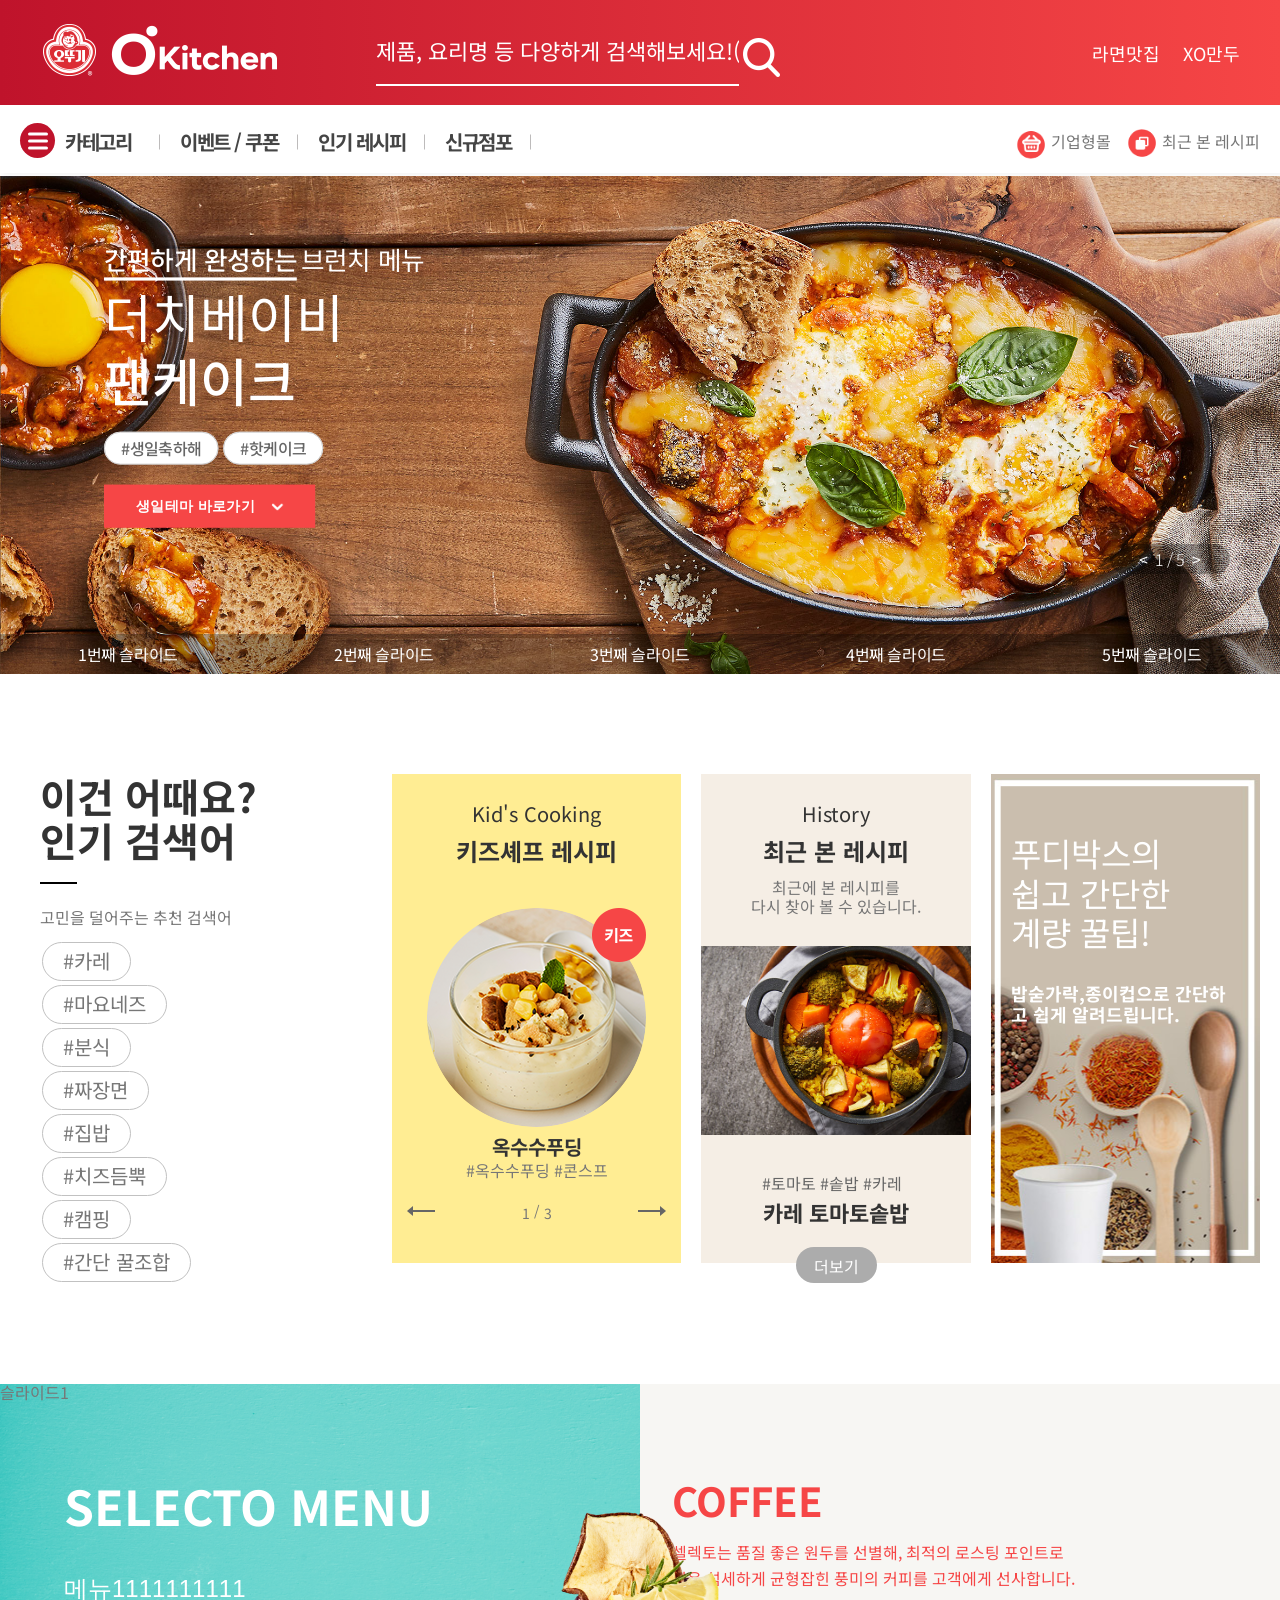
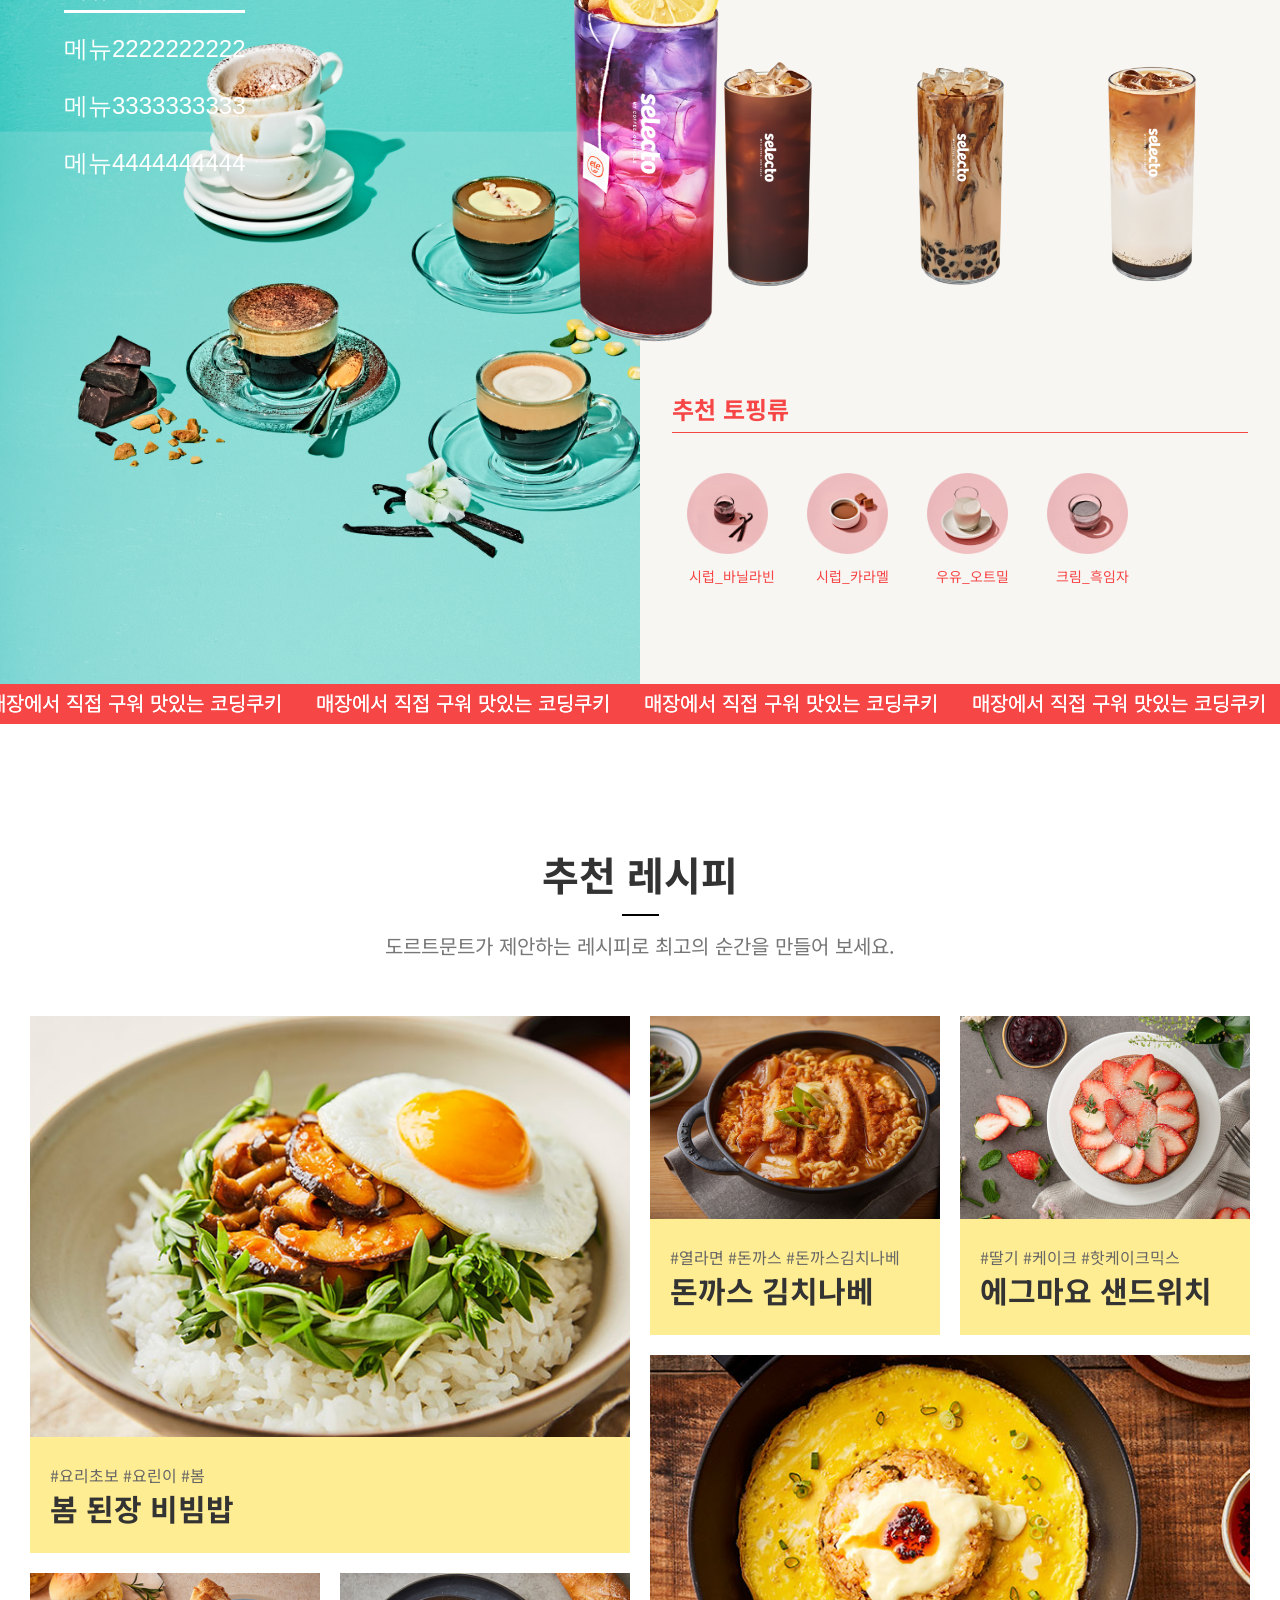
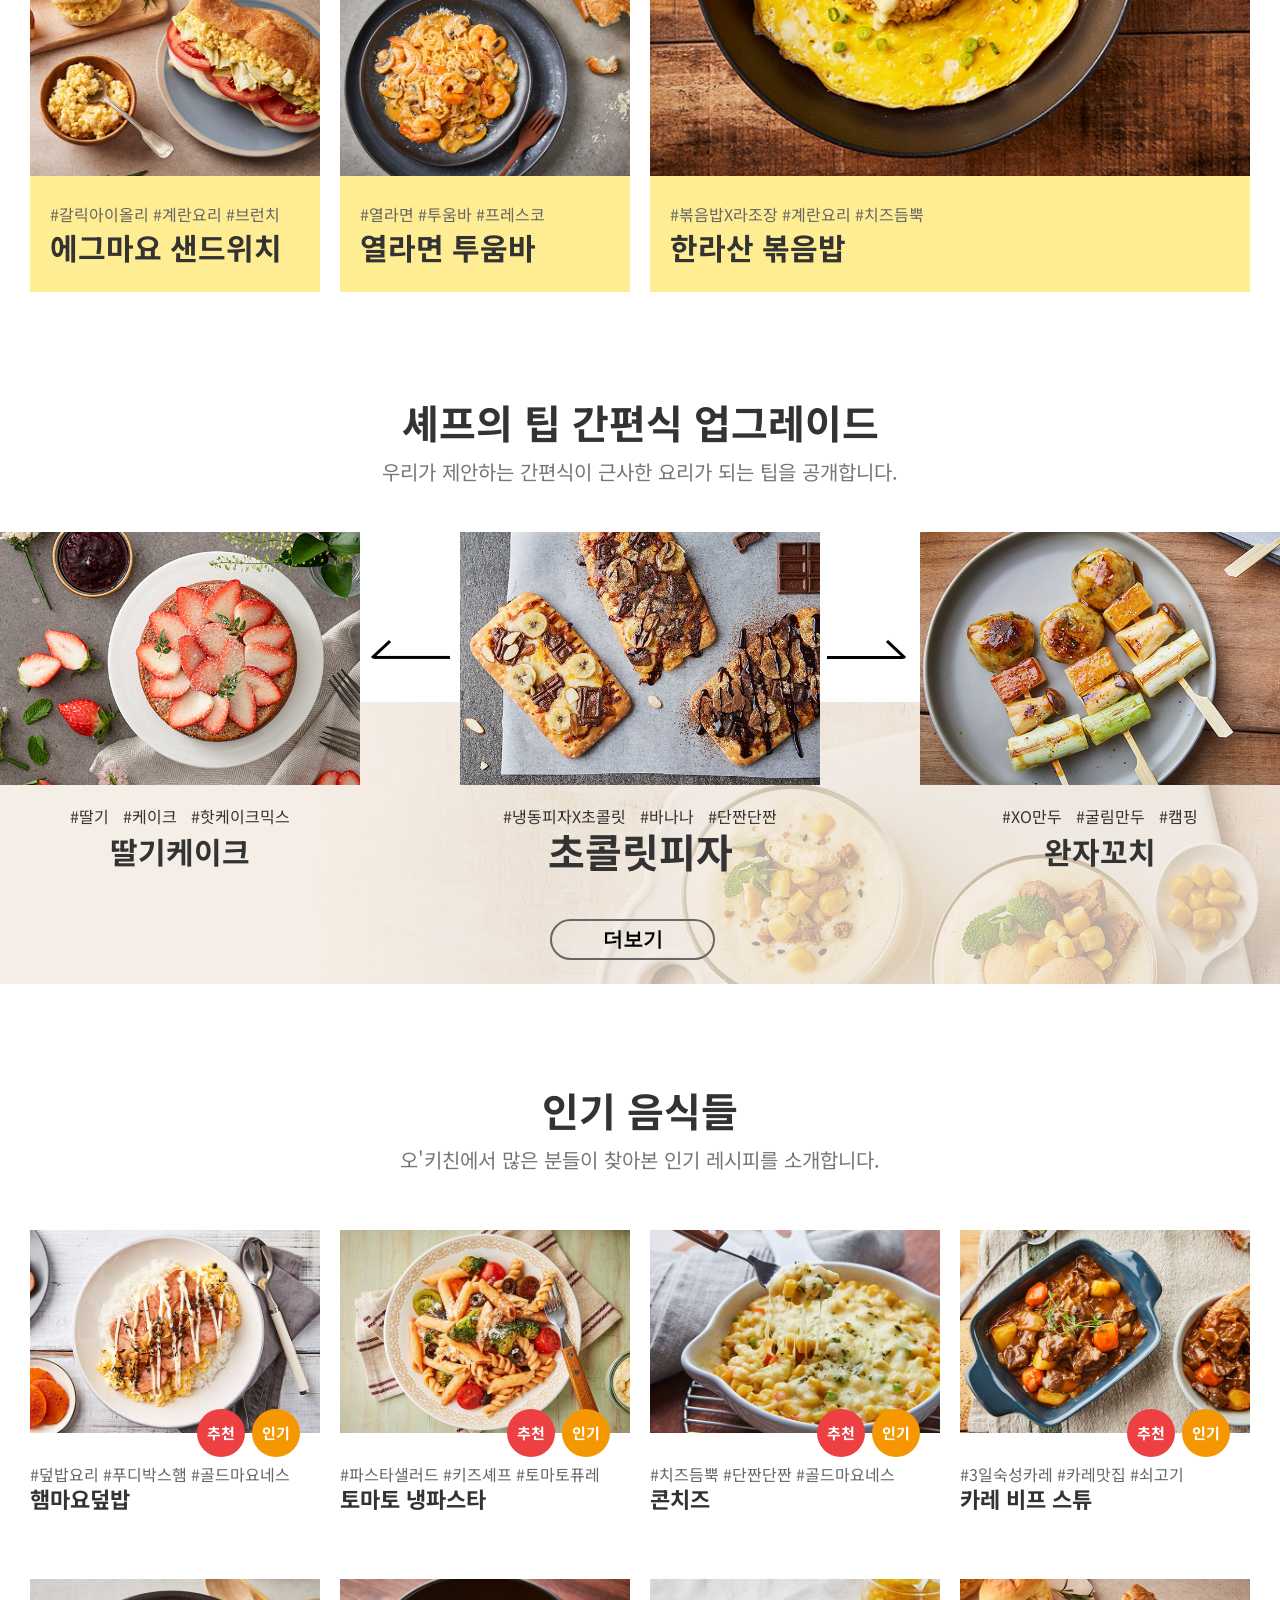
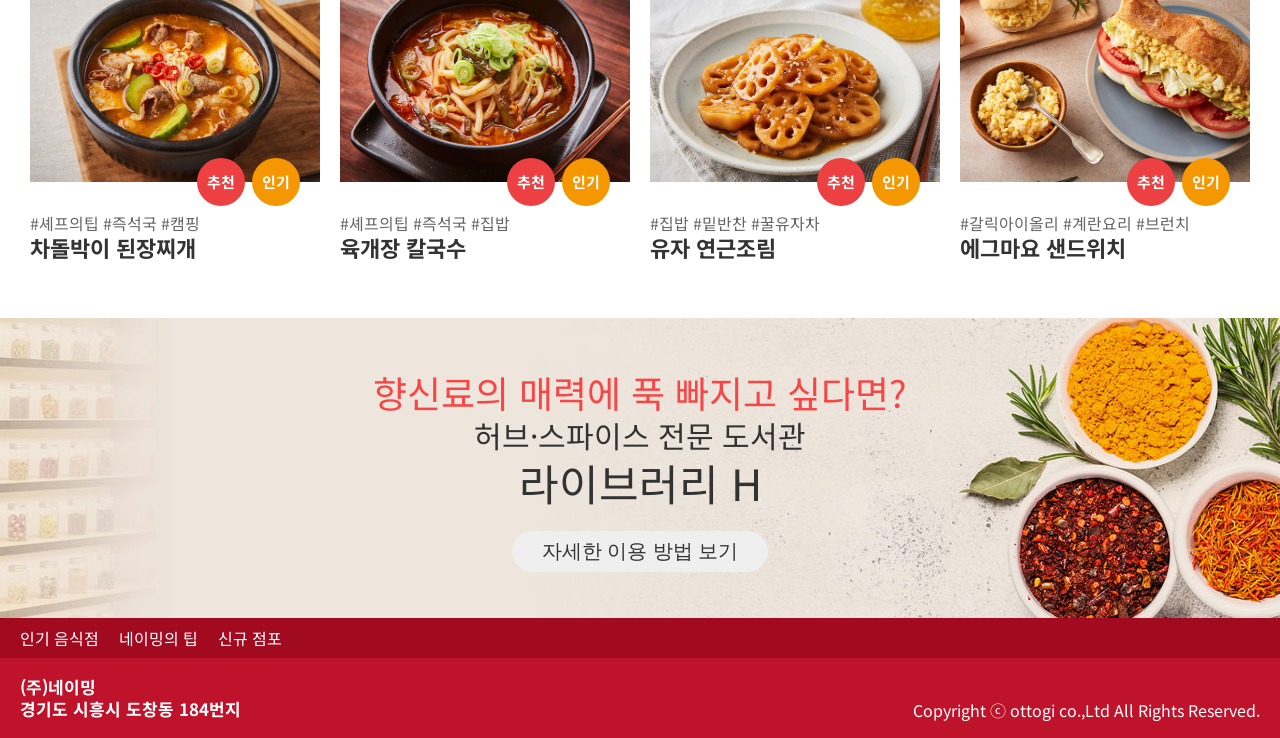
==== commit 8dcd3ba6: "모바일완성" ====
--- a/1/index.html
+++ b/1/index.html
@@ -13,7 +13,7 @@
 
     <!-- <script src="js/swiper.min.js"></script> -->
     <link rel="stylesheet" href="https://cdnjs.cloudflare.com/ajax/libs/font-awesome/6.3.0/css/all.min.css">
-    <!-- <link rel="stylesheet" href="https://cdnjs.cloudflare.com/ajax/libs/font-awesome/4.7.0/css/font-awesome.css"> -->
+    <link rel="stylesheet" href="https://cdnjs.cloudflare.com/ajax/libs/font-awesome/4.7.0/css/font-awesome.css">
 
     <title>프로젝트 사이트</title>
 </head>
@@ -46,80 +46,54 @@
                         <a>카테고리</a>
                         <div class="gnb_sub">
                             <ul class="subTabMenu">
-                                <li><a href="">종류</a></li>
-                                <li><a href="">재료</a></li>
-                                <li><a href="">방법</a></li>
-                                <li><a href="">테마</a></li>
-                                <li><a href="">기념일</a></li>
-                                <li><a href="">도구</a></li>
+                                <li><a href="">배달</a></li>
+                                <li><a href="">포장/홀</a></li>
+                                <li><a href="">1인분</a></li>
+                                <li><a href="">밀키트</a></li>
+                                <li><a href="">마트</a></li>
                             </ul><!--subTabMenu : END-->
                             <div class="conWra">
                                 <ul class="subTabMenuCon on">
-                                    <li><a href="">#카레</a></li>
-                                    <li><a href="">#마요네즈</a></li>
+                                    <li><a href="">#치킨</a></li>
+                                    <li><a href="">#피자</a></li>
+                                    <li><a href="">#한식</a></li>
+                                    <li><a href="">#중식/아시안</a></li>
+                                    <li><a href="">#일식/돈까스/회</a></li>
+                                    <li><a href="">#양식</a></li>
                                     <li><a href="">#분식</a></li>
-                                    <li><a href="">#브런치</a></li>
-                                    <li><a href="">#집밥</a></li>
-                                    <li><a href="">#치즈듬뿍</a></li>
-                                    <li><a href="">#캠핑</a></li>
-                                    <li><a href="">#간단 꿀 조합</a></li>
+                                    <li><a href="">#패스트푸드</a></li>
+                                    <li><a href="">#족발/보쌈</a></li>
+                                    <li><a href="">#고기/구이</a></li>
+                                    <li><a href="">#디저트</a></li>
                                 </ul><!--subTabMenuCon : END-->
                                 <ul class="subTabMenuCon">
-                                    <li><a href="">#2카레</a></li>
-                                    <li><a href="">#마요네즈</a></li>
-                                    <li><a href="">#분식</a></li>
-                                    <li><a href="">#브런치</a></li>
-                                    <li><a href="">#집밥</a></li>
-                                    <li><a href="">#치즈듬뿍</a></li>
-                                    <li><a href="">#캠핑</a></li>
-                                    <li><a href="">#간단 꿀 조합</a></li>
+                                    <li><a href="">미리 주문하고 포장하기</a></li>
+                                    <li><a href="">미리 주문하고 홀에서 식사</a></li>
                                 </ul><!--subTabMenuCon : END-->
                                 <ul class="subTabMenuCon">
-                                    <li><a href="">#3카레</a></li>
-                                    <li><a href="">#마요네즈</a></li>
-                                    <li><a href="">#분식</a></li>
-                                    <li><a href="">#브런치</a></li>
-                                    <li><a href="">#집밥</a></li>
-                                    <li><a href="">#치즈듬뿍</a></li>
-                                    <li><a href="">#캠핑</a></li>
-                                    <li><a href="">#간단 꿀 조합</a></li>
+                                    <li><a href="">1인 배달</a></li>
                                 </ul><!--subTabMenuCon : END-->
                                 <ul class="subTabMenuCon">
-                                    <li><a href="">#4카레</a></li>
-                                    <li><a href="">#마요네즈</a></li>
-                                    <li><a href="">#분식</a></li>
-                                    <li><a href="">#브런치</a></li>
-                                    <li><a href="">#집밥</a></li>
-                                    <li><a href="">#치즈듬뿍</a></li>
-                                    <li><a href="">#캠핑</a></li>
-                                    <li><a href="">#간단 꿀 조합</a></li>
+                                    <li><a href="">메인요리</a></li>
+                                    <li><a href="">반찬</a></li>
+                                    <li><a href="">베이커리 / 떡</a></li>
+                                    <li><a href="">정육 / 수산</a></li>
+                                    <li><a href="">간편요리</a></li>
+                                    <li><a href="">안주 / 야식</a></li>
+                                    <li><a href="">식단관리</a></li>
+                                    <li><a href="">비건 / 채식</a></li>
+                                    <li><a href="">더보기</a></li>
                                 </ul><!--subTabMenuCon : END-->
                                 <ul class="subTabMenuCon">
-                                    <li><a href="">#5카레</a></li>
-                                    <li><a href="">#마요네즈</a></li>
-                                    <li><a href="">#분식</a></li>
-                                    <li><a href="">#브런치</a></li>
-                                    <li><a href="">#집밥</a></li>
-                                    <li><a href="">#치즈듬뿍</a></li>
-                                    <li><a href="">#캠핑</a></li>
-                                    <li><a href="">#간단 꿀 조합</a></li>
-                                </ul><!--subTabMenuCon : END-->
-                                <ul class="subTabMenuCon">
-                                    <li><a href="">#6카레</a></li>
-                                    <li><a href="">#마요네즈</a></li>
-                                    <li><a href="">#분식</a></li>
-                                    <li><a href="">#브런치</a></li>
-                                    <li><a href="">#집밥</a></li>
-                                    <li><a href="">#치즈듬뿍</a></li>
-                                    <li><a href="">#캠핑</a></li>
-                                    <li><a href="">#간단 꿀 조합</a></li>
+                                    <li><a href="">마트 장보기</a></li>
+                                    <li><a href="">인기 레시피</a></li>
                                 </ul><!--subTabMenuCon : END-->
                             </div><!--conWra : END-->
                         </div><!--gnb_sub : END-->
                     </li>
+                    <li><a href="">이벤트 / 쿠폰</a></li>
                     <li><a href="">인기 레시피</a></li>
-                    <li><a href="">신규 레시피</a></li>
-                    <li><a href="">계량 팁</a></li>
+                    <li><a href="">신규점포</a></li>
                 </ul><!--gnb : END-->
                 <ul class="nav_gnb_r">
                     <li><a href="">기업형몰</a></li>
@@ -161,7 +135,7 @@
                     <a href="">
                         <img src="img/visual3.jpg" alt="">
                         <div class="txt">
-                            <h2><strong>오뚜기 간편식</strong>이 요리가 되는 팁!</h3>
+                            <h2><strong>푸디박스 간편식</strong>이 요리가 되는 팁!</h3>
                             <h3>요리의 업그레이드<br>
                                 <strong>셰프의 팁</strong></h1>
                             <div class="tag"><span>#얼큰한</span><span>#열라면</span><span>#순두부열라면</span></div>
@@ -365,7 +339,7 @@
                     </div><!--content1 : END-->
                     <div class="content3">
                         <a href="">
-                            <h3>오뚜기의 <br />쉽고 간단한 <br />계량 꿀팁!</h3>
+                            <h3>푸디박스의 <br />쉽고 간단한 <br />계량 꿀팁!</h3>
                             <p>밥숟가락,종이컵으로 간단하고 쉽게 알려드립니다.</p>
                         </a>
                     </div><!--content1 : END-->
@@ -684,24 +658,6 @@
                     <!-- <div class="swiper-pagination kiz"></div> -->
                 </div><!--mySwiper : END-->
             </div><!--upgrade_slide : END-->
-            <script>
-                var upgradeSwiper = new Swiper(".upgradeSwiper", {
-                    loop: true, // 무한반복 여부
-                    // loopAdditionalSlides : 1,
-                    slidesPerView: 3,
-                    slidesPerGroup: 1,
-                    centeredSlides: true,
-                    spaceBetween: 120,
-                    // pagination: {
-                    //     el: ".swiper-pagination",
-                    //     type: "fraction",
-                    // },
-                    navigation: {
-                        nextEl: ".swiper-button-next",
-                        prevEl: ".swiper-button-prev",
-                    },
-                });
-            </script>
             <div class="upgrade_btn">
                 <button>더보기</button>
             </div>
@@ -717,7 +673,7 @@
                         <a href="">
                             <div class="img"><img src="img/foodList01.jpg" alt=""><div class="icon"><span>추천</span><span>인기</span></div></div>
                             <div class="txt">
-                                <span>#덮밥요리 #오뚜기햄 #골드마요네스</span>
+                                <span>#덮밥요리 #푸디박스햄 #골드마요네스</span>
                                 <h4>햄마요덮밥</h4>
                             </div><!--txt : END-->
                         </a>
@@ -817,7 +773,7 @@
             </div><!--inner : END-->
         </div><!--bottom : END-->
     </footer>
-
+    <div class="topBtn"><i class="fa-solid fa-chevron-up"></i>TOP</div>
     <script src="js/main.js" type="text/javascript"></script>
 </body>
 </html>
--- a/1/css/basic.css
+++ b/1/css/basic.css
@@ -38,7 +38,7 @@
 
 /*-------------------헤더 부분 시작------------------------*/
 header{position: relative;width:100%;height: auto;}
-.h_top{position: relative;width: 100%;min-width: 1300px;height: 105px;box-sizing: border-box;z-index: 13;background: linear-gradient(to right, #bf132b, #f64646);}
+.h_top{position: relative;width: 100%;height: 105px;box-sizing: border-box;z-index: 13;background: linear-gradient(to right, #bf132b, #f64646);}
 header h1{font-size:0;overflow: hidden;float: left;line-height:100px;}
 h1 img{}
 .gnb_sch_form{float: left;position: relative;padding-left:8%;line-height:105px;}
@@ -67,7 +67,7 @@
      box-shadow: 3px 3px 5px rgba(0,0,0,0.04);
      display: block;
 }
-.gnb{float:left;width:50%;}
+.gnb{float:left;}
 .gnb > li{float:left; padding: 0 20px;position: relative;display: inline-block;}
 /* .gnb > li:first-child:after{
 right:-20px;
@@ -85,11 +85,16 @@
 }
 .gnb > li:nth-child(1){width: 140px; padding: 0 20px 0 0;}
 /* .gnb > li:nth-child(2){padding: 0 20px 0 0;} */
-.gnb > li .gnb_sub{display: none;}
+.gnb > li .gnb_sub{display: none;margin-top: -5px;
+     box-shadow: rgba(50, 50, 93, 0.5) 0px 50px 100px -20px, rgba(0, 0, 0, 0.5) 0px 30px 60px -30px, rgba(10, 37, 64, 0.5) 0px -2px 6px 0px inset;
+}
+
 .subTabMenuCon{display: none;padding: 20px;}
 .subTabMenuCon.on{display:block;}
 
-.subTabMenu{float: left;width: 50%;height: 100%; border-right:1px solid #777777;}
+.subTabMenu{position: relative; float: left;width: 35%;height: 100%; }
+.subTabMenu::after{content: "";transform: translateY(-50%); 
+     position: absolute;top:50%;right:0; width: 1px;height:90%;background: #c1c1c1;}
 .subTabMenu li{}
 .subTabMenu li a{display: block;width: 100%;height: 100%;padding: 10px 20px;font-size: 18px;
      font-weight: bold;}
@@ -97,13 +102,14 @@
 
 .subTabMenu li:first-child a{padding-top: 20px;}
 
-.conWra{float: left;width: 50%;height: 100%;}
+.conWra{float: left;width: 65%;height: 100%;}
 .subTabMenuCon{}
 .subTabMenuCon li{}
 .subTabMenuCon li a{display: block;padding: 5px 0;}
 
 
-.gnb > li.on .gnb_sub{display: block;position: absolute;background: #fff; width:300px;height:300px; z-index:100;}
+.gnb > li.on .gnb_sub{display: block;position: absolute;
+     background: #fff; width:350px;height:340px; z-index:101;}
 .gnb > li > a{display:block;width:100%;height:100%;
      line-height: 68px;
      font-weight: bold;
@@ -186,7 +192,7 @@
 
 /*-------------------비주얼 부분 시작------------------------*/
 
-.visual{width: 100%;overflow: hidden;height: 725px;background: #454545;}
+.visual{width: 100%;overflow: hidden;height: 725px;transition: 0.3s ease-in-out; background: #454545;}
 
 
 /* 슬라이드 */
@@ -205,11 +211,11 @@
 .visual .swiper-slide a .txt .tag span{    font-size: 20px;color: #666;background: #fff;border: 1px solid #bdbbbb;border-radius: 50px;padding: 5px 20px;margin-right: 6px;}
 .visual .swiper-slide a .txt button{
      padding: 15px 40px;
-    font-size: 18px;
-    font-weight: bold;
-    position: relative;
-    background: #f64646;
-    color: #fff;
+     font-size: 18px;
+     font-weight: bold;
+     position: relative;
+     background: #f64646;
+     color: #fff;
 }
 .visual .swiper-slide a .txt button::after{
      opacity: 0;
@@ -234,11 +240,11 @@
 }
 .visual .swiper-slide a .txt button i{
      width: 15px;
-    height: 8px;
-    background: url(../img/btn_mainbtn_arrow.png) center;
-    display: inline-block;
-    content: '';
-    margin-left: 20px;
+     height: 8px;
+     background: url(../img/btn_mainbtn_arrow.png) center;
+     display: inline-block;
+     content: '';
+     margin-left: 20px;
 }
 
 /* 슬라이드 타이틀 */
@@ -457,7 +463,7 @@
 position: absolute;
 top: 0;
 right: 0;
-height: 100vh;
+height: 100%;
 z-index: 1;
 background-repeat: no-repeat;
 background-size: cover !important;
@@ -820,27 +826,281 @@
 
 
 
-
-
-
-
-
-
-
-
-
-
-
-
-
-
-
-
-
-
-
-
-
-
-
-
+.topBtn{position: fixed;font-size:12px; right:3%;bottom:5%;z-index: 1000;opacity: 0; transition: 0.3s ease-in-out;color: #991e2e;}
+.topBtn.on{opacity: 1; cursor: pointer;}
+.topBtn i{    display: block;
+     width: 100%;font-size:14px;
+     text-align: center;
+     margin-bottom: 5px;}
+
+
+
+
+/* 반응형 */
+
+
+@media screen and (max-width:1300px) {
+
+     .inner,.h_top{width: 100%;padding:0 20px;}
+
+     .gnb_sch_form input{width: 363px;}
+     .visual {height: auto;}
+     .visual .swiper-slide a img{width: 100%;}
+     .visual .swiper-slide a .txt {top: 7%;left: 5%;transform: scale(0.8);}
+     .slide_tit.slide_dot{width: 100% !important;}
+
+     .tabMenu h3 {font-size: 3rem;}
+     .tabCon2 > li div h3 {font-size: 2.5rem;}
+
+     .tabCon2 > li {padding: 15% 5% 0;}
+     .center_img{width: 300px;top:40%;}
+     
+     .tabCon2 > li div dt{font-size:1.5em}
+     .tabCon2 > li div dt {margin-top: 80px;}
+
+     .kiz_slide .kizSwiper .swiper-wrapper .swiper-slide .txt h4{margin-top: 10px;}
+     .section1 .section1_right .content3 {
+          background: url(../img/img2.jpg) no-repeat center;}
+
+          .section4 .upgradeSwiper .next_prev {
+               width: 85%;
+               top: -200px;
+          }
+     .section6 .txt{width: 100%;}
+     }
+
+
+@media screen and (max-width:1100px) {
+     .h_top ul{display: none;}
+
+     .gnb_sch_form {
+          float: right;
+
+          margin-right: -15px;
+     }
+     .visual .swiper-slide a .txt {
+          top: -5%;
+          left: -2%;
+          transform: scale(0.7);
+     }
+     .section1 .section1_left ul li a {font-size:15px;}
+     .tabCon2 > li {
+          padding: 15% 0% 0 2%;
+     }
+}
+
+
+@media screen and (max-width:1000px) {
+     .section1 .section1_left h2{font-size:30px;}
+     .section1 .section1_left{padding-right:30px;}
+     .kiz_slide img{width: 80%;}
+     .tabCon2 > li div dd {
+          margin: 40px 15px 0;
+     }
+     .center_img{display: none;}
+     .tabCon2 > li div dt{margin-top: 34px;}
+     .tabCon2 > li {
+          padding: 15% 5% 0;
+     }
+     .tabCon1,.tabCon2 {height: 830px;;}
+
+     .section4 .upgradeSwiper .next_prev {
+          width: 100%;
+          top: -180px;
+     }
+}
+
+@media screen and (max-width:830px) {
+     .gnb > li > a{font-size:16px;}
+     .gnb > li:nth-child(1) {
+          width: 120px;
+     }
+     .nav_gnb_r li a{font-size:16px;}
+     .gnb_sch_form{padding-left: 0;}
+     .gnb_sch_form input {
+          width: 363px;
+          font-size: 16px;
+          padding: 10px;
+     }
+     .gnb > li .gnb_sub {
+          display: none;
+          margin-top: -5px;
+          box-shadow: rgba(50, 50, 93, 0.01) 0px 50px 100px -20px, rgba(0, 0, 0, 0.1) 0px 30px 60px -30px, rgba(10, 37, 64, 0.1) 0px -2px 6px 0px inset;
+     }
+
+     .visual .swiper-slide a .txt {
+          top: -13%;
+          left: -7%;
+          transform: scale(0.59);
+     }
+     .section1 {
+          padding: 50px 0;
+     }
+     .section1 .section1_left{width:100%;}
+     .section1 .section1_right{width:100%;margin-top:30px;}
+
+     .tabMenu{top:5%;}
+     .tabCon2 > li {
+          padding: 5% 5% 0;
+     }
+     .tabCon1, .tabCon2 {width: 100%;height: 500px;height: 545px;overflow: hidden;}
+     .tabCon1 li {
+          background-size: cover !important;
+          background-position: 50% -150px !important;
+     }
+     .tabCon1 li:nth-child(3) {background-position: 50% -240px !important;}
+     .tabCon1 li:nth-child(4) {background-position: 0% -300px !important;}
+
+
+     .left_recipe, .right_recipe{width: 100%;}
+     .swiper-button-next:after, .swiper-button-prev:after {
+          left: 0;
+          margin-left: 100px;
+     }
+     .swiper-button-next:after {
+          margin-left: -175px !important;
+     }
+     .section4 .upgradeSwiper .next_prev {
+          width:100%; top: 0;
+     }
+     .section5 ul li {
+          width: 33.33%;
+     }
+}
+
+
+@media screen and (max-width:750px) {
+     .btn_sch{width: 25px; display: inline-block;}
+     .btn_sch img{width: 100%;}
+
+     .gnb_sch_form input {width: 262px;}
+     .nav_gnb_r li a{font-size: 0;}
+     .nav_gnb_r li:nth-child(2) a::before {
+          background-position: -42px -40px;
+          height: 28px;
+     }
+     .tabCon1 li:nth-child(4) {
+          background-position: 0% -210px !important;
+     }
+
+     .visual .swiper-slide a .txt {
+          top: -30%;
+          left: -15%;
+          transform: scale(0.45);
+          width: 100%;
+     }
+     .section1 .section1_right .content3 h3 {
+          padding: 0 20px;
+          font-size: 20px;
+     }
+     .section1 .section1_right .content3 p{margin-top: 10px;}
+     .section1 .section1_left ul {
+          width: 100%;
+     }
+     .tabCon1, .tabCon2{height: 500px;}
+
+}
+
+@media screen and (max-width:650px) {
+     .gnb_sch_form{display: none;}
+}
+
+@media screen and (max-width:650px) {
+     .gnb > li > a {
+          font-size: 14px;
+     }
+     .gnb > li{padding:0 10px;}
+     .gnb > li:nth-child(1) {
+          width: 105px;padding: 0;
+     }
+     .subTabMenu li a{font-size:16px;}
+     .slider .slide_tit > li span{font-size:14px;}
+     .section1 .section1_right .content1{float: none;    padding: 20px 0 40px;}
+     .section1 .section1_right{display: inherit;}
+     .kiz_slide img {
+          width: 55%;
+      }
+     .section1 .section1_right > div{width: 100%;;}
+     .section1 .section1_right > div h3{font-size:30px;}
+     .kiz_slide .swiper-button-next, .kiz_slide .swiper-button-prev{width: 50px;;}
+     .kiz .swiper-android .swiper-slide, .swiper-wrapper{padding-bottom: 30px;}
+     .section1 .section1_right .content2{padding: 20px 0;}
+     .section1 .section1_right .content3{display: none;}
+     .tabCon1, .tabCon2{height: 450px;}
+
+     .left_recipe ul li a dl dd, .right_recipe ul li a dl dd{font-size:25px;}
+     .left_recipe ul li a dl dt, .right_recipe ul li a dl dt{font-size:14px;}
+     .left_recipe ul li a dl, .right_recipe ul li a dl {
+          padding: 20px 15px;}
+          .section5 ul li {
+               width: 50%;
+          }
+          .section6 {
+               background-position-x: 60%;
+          }
+          .section6 .txt span.red{font-size: 25px;;}
+          .section6 .txt h3{font-size:22px;}
+          .section6 .txt .btn-white {
+               margin-top: 35px;
+               font-size: 16px;
+          }
+
+
+}
+
+
+
+@media screen and (max-width:550px) {
+     .visual .swiper-slide a .txt {
+          top: -40%;
+          left: -20%;
+      }
+     .slider .slide_tit > li span{font-size:12px;}
+     .tabCon1, .tabCon2 {
+          height: 400px;
+      }
+      .left_recipe ul li a dl dd, .right_recipe ul li a dl dd{font-size:20px;}
+      .tabCon1 li:nth-child(3) {
+          background-position: 50% -120px !important;
+      }
+      .tabCon1 li:nth-child(4) {
+          background-position: 0% -80px !important;
+      }
+      .section4 h3{font-size: 35px;;}
+      .section4 .p{font-size:18px;}
+      .swiper-button-next:after {
+          margin-left: -40px !important;
+      }
+      .swiper-button-next:after, .swiper-button-prev:after {
+          left: -60px;
+      }
+}
+
+
+
+
+
+
+
+
+
+
+
+
+
+
+
+
+
+
+
+
+
+
+
+
+
+
+
+
+
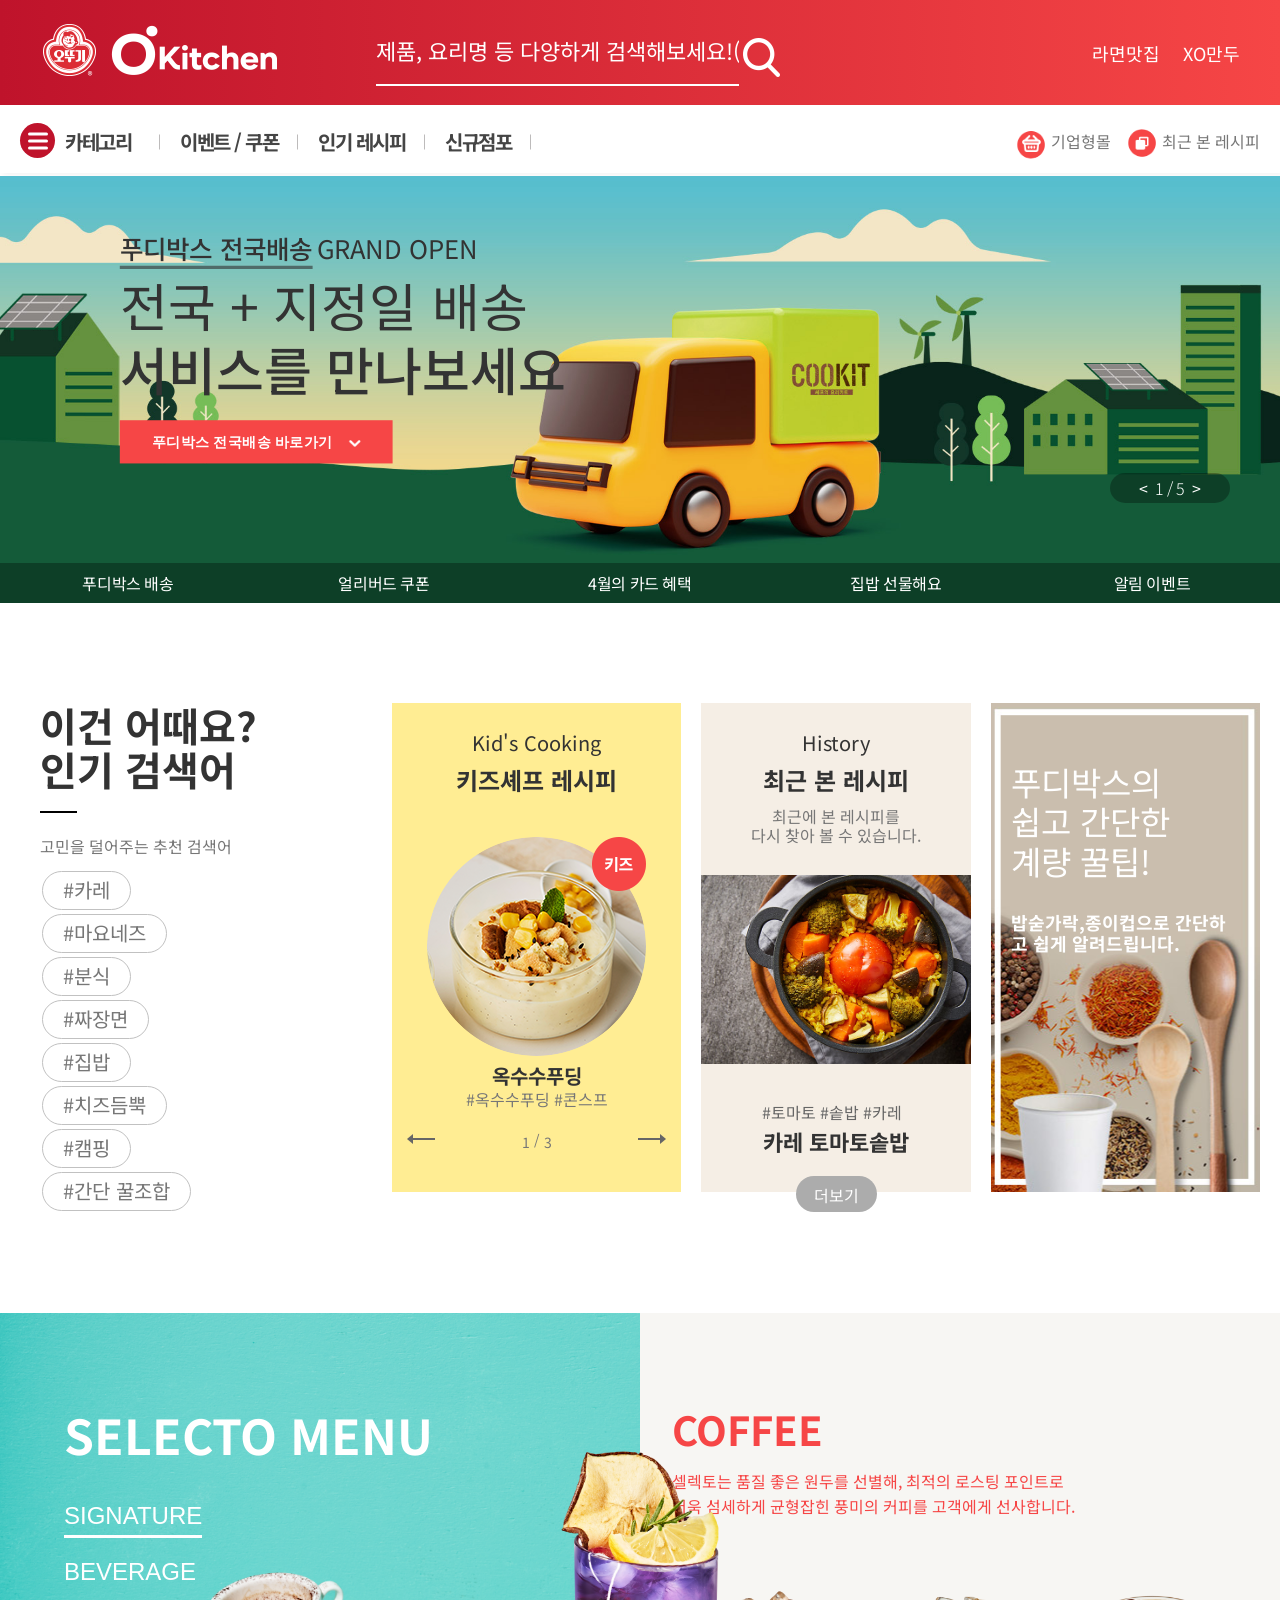
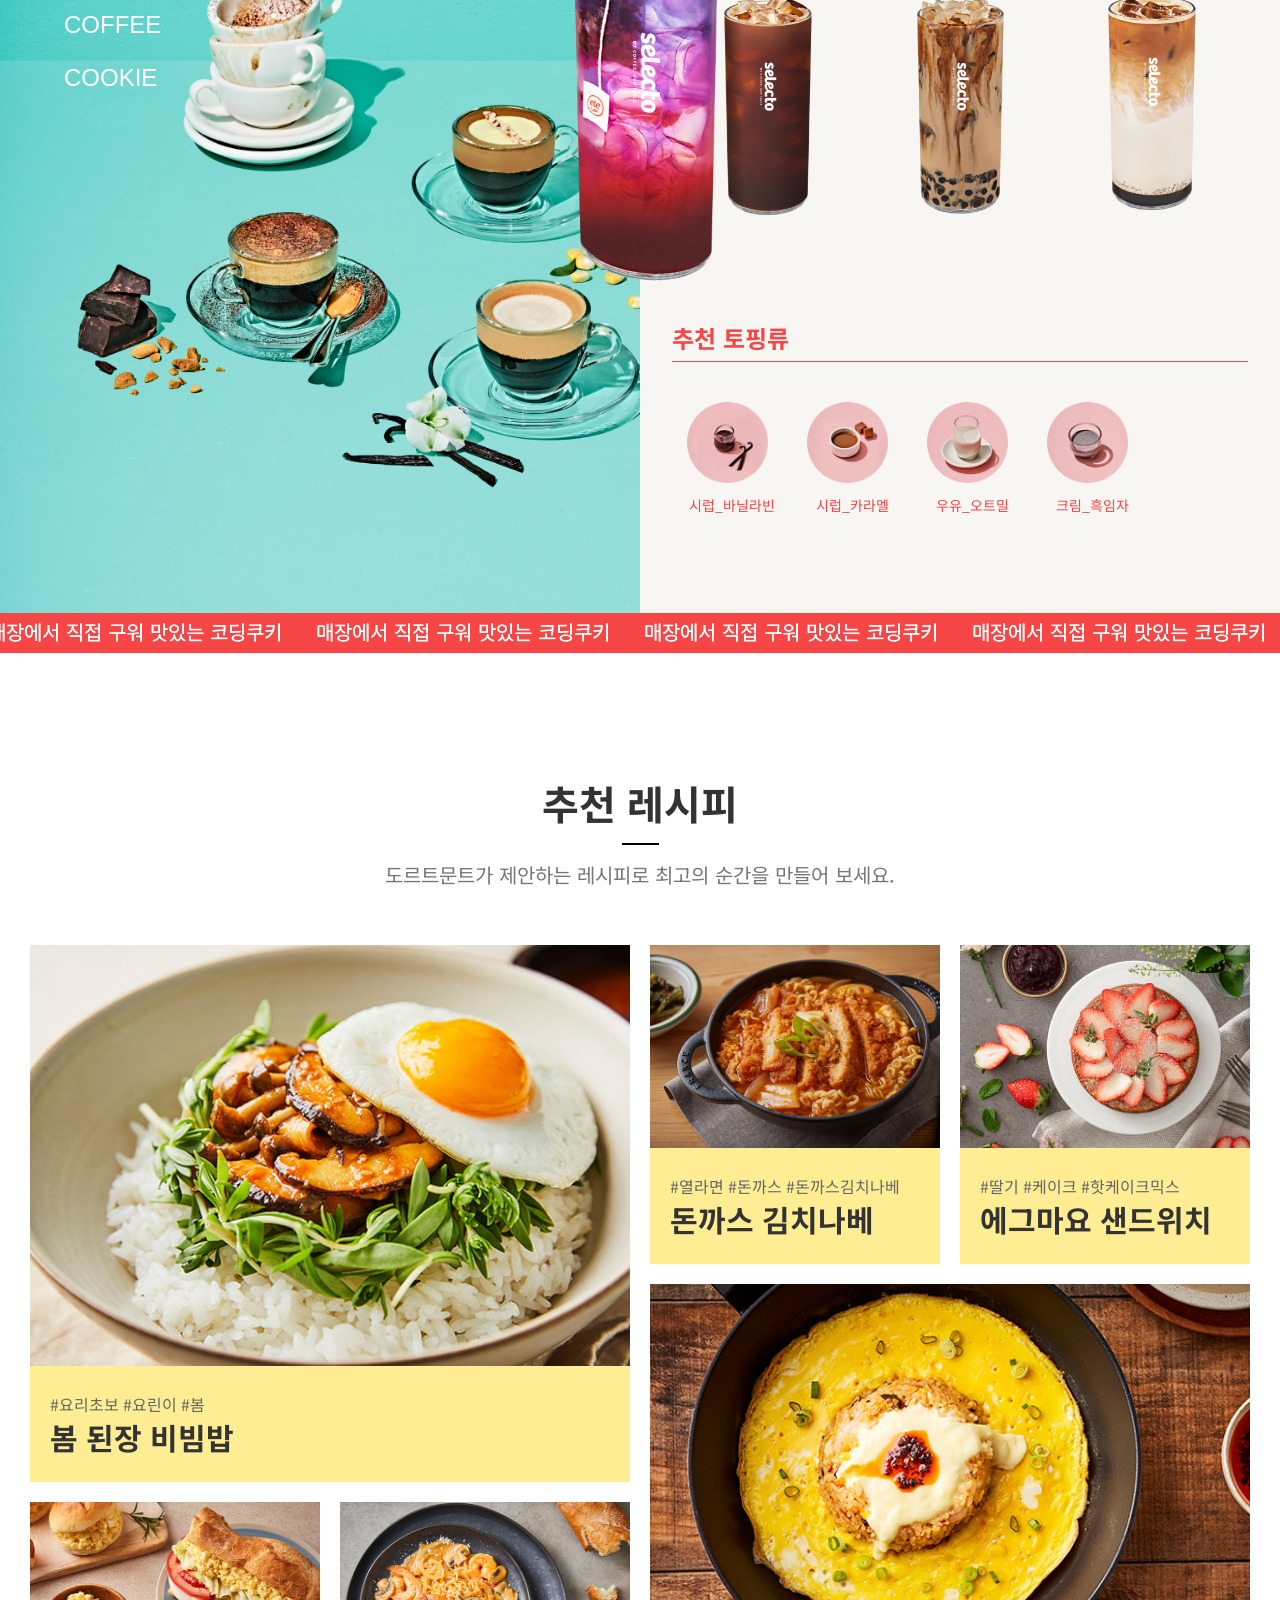
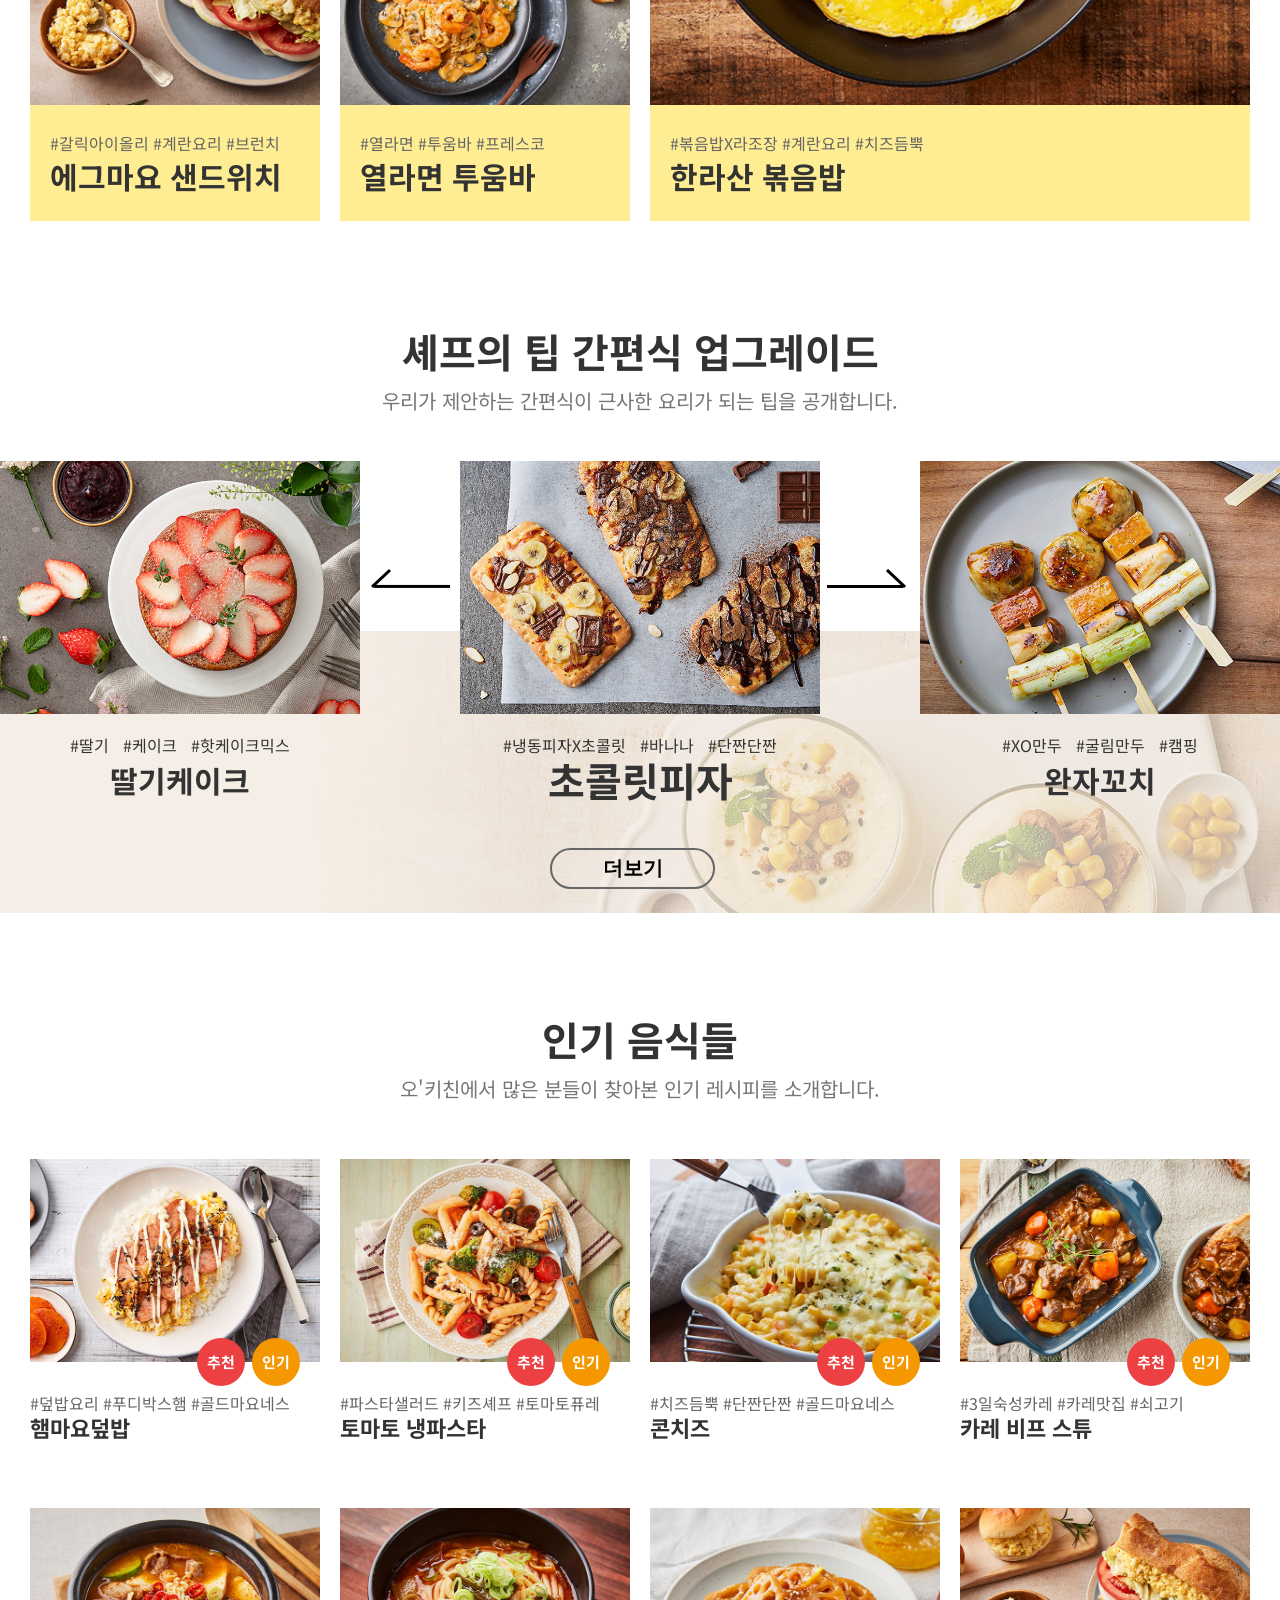
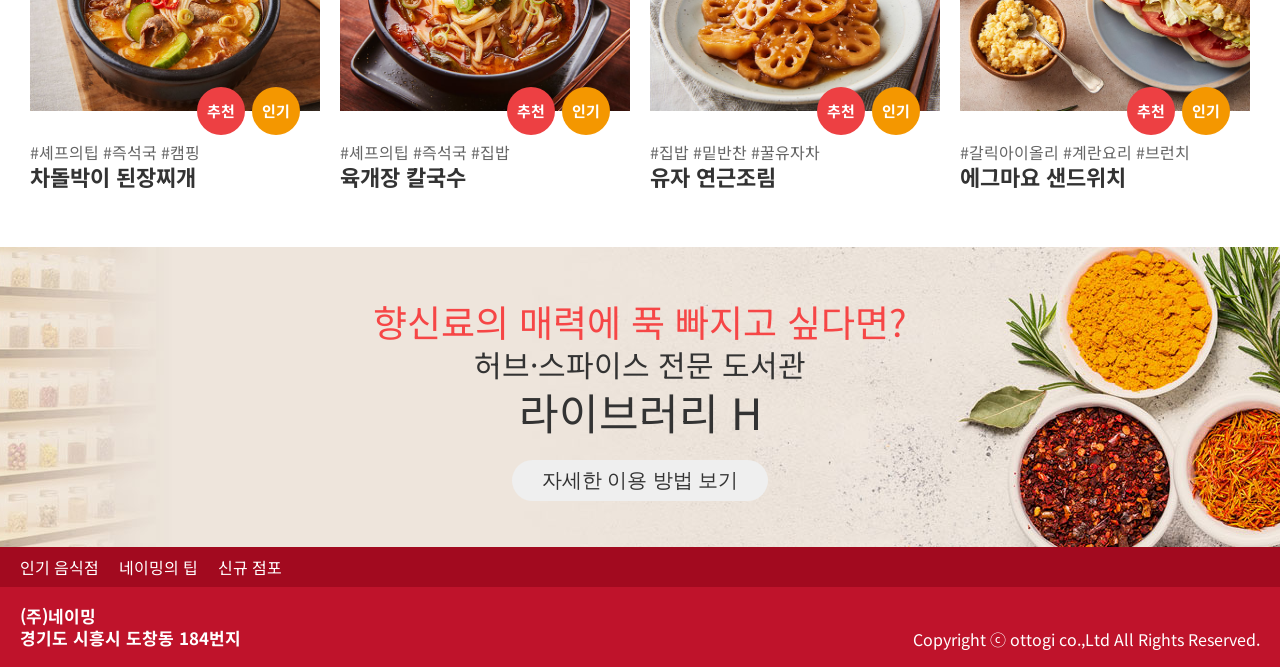
==== commit 6a581973: "비주얼 교체" ====
--- a/1/index.html
+++ b/1/index.html
@@ -5,7 +5,8 @@
     <meta http-equiv="X-UA-Compatible" content="IE=edge">
     <meta name="viewport" content="user-scalable=no, initial-scale=1.0, maximum-scale=1.0, width=device-width">
     <link rel="icon" href="img/logo-bvb.svg" type="image/x-icon"> 
-    <link rel="stylesheet" href="css/basic.css">
+    <link rel="stylesheet" href="css/common.css">
+    <link rel="stylesheet" href="css/main.css">
     <link rel="stylesheet" href="css/reset.css">
     <!-- <link rel="stylesheet" href="css/swiper.min.css"> -->
     <link rel="stylesheet" href="https://cdn.jsdelivr.net/npm/swiper@9/swiper-bundle.min.css" />
@@ -109,61 +110,66 @@
             <ul class="list swiper-wrapper">
                 <li class="swiper-slide ">
                     <a href="">
-                        <img src="img/visual1.jpg" alt="">
+                        <img src="img/deliver_slide.jpg" class="web" alt="">
+                        <img src="img/mobile/deliver_mobile.jpg" class="mobile" alt="">
                         <div class="txt">
-                            <h2><strong>간편하게 완성하는</strong>브런치 메뉴</h3>
-                            <h3>더치베이비<br>
-                                <strong>팬케이크</strong></h1>
-                            <div class="tag"><span>#생일축하해</span><span>#핫케이크</span></div>
-                            <button class="btn btn-red mainbtn">생일테마 바로가기<i></i></button>
+                            <h2><strong>푸디박스 전국배송</strong>GRAND OPEN</h3>
+                            <h3>전국 + 지정일 배송<br>
+                                <strong>서비스를 만나보세요</strong></h1>
+                            <!-- <div class="tag"><span>#생일축하해</span><span>#핫케이크</span></div> -->
+                            <button class="btn btn-red mainbtn mt30">푸디박스 전국배송 바로가기<i></i></button>
                         </div>
                     </a>
                 </li>
                 <li class="swiper-slide ">
                     <a href="">
-                        <img src="img/visual2.jpg" alt="">
+                        <img src="img/coupon_slide.jpg" class="web" alt="">
+                        <img src="img/mobile/coupon_mobile.jpg" class="mobile" alt="">
                         <div class="txt">
-                            <h2><strong>간편하지만 정성스러운 한끼!</strong>갓 지은 솥밥으로</h3>
-                            <h3>맛있고 든든하게<br>
-                                <strong>영양 챙기기</strong></h1>
-                            <div class="tag"><span>#채식</span><span>#카레토마토솥밥</span></div>
-                            <button class="btn btn-red mainbtn">레시피 바로가기<i></i></button>
+                            <h2><strong>5월 얼리버드</strong> 쿠폰</h3>
+                            <h3>오늘 구매하면<br>
+                                <strong>할인쿠폰을 드려요!</strong></h1>
+                            <!-- <div class="tag"><span>#채식</span><span>#카레토마토솥밥</span></div> -->
+                            <button class="btn btn-red mainbtn mt30">할인쿠폰 바로가기<i></i></button>
                         </div>
                     </a>
                 </li>
                 <li class="swiper-slide ">
                     <a href="">
-                        <img src="img/visual3.jpg" alt="">
+                        <img src="img/camp_slide.jpg" class="web" alt="">
+                        <img src="img/mobile/card_mobile.jpg" class="mobile" alt="">
                         <div class="txt">
-                            <h2><strong>푸디박스 간편식</strong>이 요리가 되는 팁!</h3>
-                            <h3>요리의 업그레이드<br>
-                                <strong>셰프의 팁</strong></h1>
-                            <div class="tag"><span>#얼큰한</span><span>#열라면</span><span>#순두부열라면</span></div>
-                            <button class="btn btn-red mainbtn">셰프의 팁 테마 보기<i></i></button>
+                            <h2><strong>4월의</strong>카드 혜택!</h3>
+                            <h3>신한/삼성/록데<br>
+                                <strong>결제일 할인 혜택</strong></h1>
+                            <!-- <div class="tag"><span>#얼큰한</span><span>#열라면</span><span>#순두부열라면</span></div> -->
+                            <button class="btn btn-red mainbtn mt30">카드 할인 혜택 보기<i></i></button>
                         </div>
                     </a>
                 </li>
                 <li class="swiper-slide ">
                     <a href="">
-                        <img src="img/visual4.jpg" alt="">
+                        <img src="img/gift_slide.jpg" class="web" alt="">
+                        <img src="img/mobile/gift_mobile.jpg" class="mobile" alt="">
                         <div class="txt">
-                            <h2><strong>빠르고 간편하게</strong>하지만 맛은 최고!</h3>
-                            <h3>10분 내로~<br>
-                                <strong>스피드 레시피</strong></h1>
-                            <div class="tag"><span>#XO만두</span><span>#떡만둣국</span><span>#뜨끈한국물</span></div>
-                            <button class="btn btn-red mainbtn">스피드 테마 보기<i></i></button>
+                            <h2><strong>따뜻한 집밥을</strong>선물하세요!</h3>
+                            <h3>선물하기 이용시<br>
+                                <strong>중복 +3%할인</strong></h1>
+                            <!-- <div class="tag"><span>#XO만두</span><span>#떡만둣국</span><span>#뜨끈한국물</span></div> -->
+                            <button class="btn btn-red mainbtn mt30">선물하기 바로가기<i></i></button>
                         </div>
                     </a>
                 </li>
                 <li class="swiper-slide ">
                     <a href="">
-                        <img src="img/visual5.jpg" alt="">
+                        <img src="img/slide_.jpg" class="web" alt="">
+                        <img src="img/mobile/app_push_mobile.jpg" class="mobile" alt="">
                         <div class="txt">
-                            <h2><strong>향신료의 매력에</strong>푹 빠지고 싶다면?</h3>
-                            <h3>허브 스파이스 전문<br>
-                                <strong>라이브 러리 H</strong></h1>
-                            <div class="tag"><span>#허브</span><span>#스파이스</span></div>
-                            <button class="btn btn-red mainbtn">자세한 이용 방법 보기<i></i></button>
+                            <h2><strong>APP-PUSH</strong>알림 동의 이벤트</h3>
+                            <h3>APP PUSH 동의하고<br>
+                                <strong>혜택 받으세요!</strong></h1>
+                            <!-- <div class="tag"><span>#허브</span><span>#스파이스</span></div> -->
+                            <button class="btn btn-red mainbtn mt30">자세한 이용 방법 보기<i></i></button>
                         </div>
                     </a>
                 </li>
@@ -171,11 +177,11 @@
             
             <!-- 슬라이드 타이틀 (pagination) -->
             <ul class="slide_tit slide_dot">
-                <li>1번째 슬라이드</li>
-                <li>2번째 슬라이드</li>
-                <li>3번째 슬라이드</li>
-                <li>4번째 슬라이드</li>
-                <li>5번째 슬라이드</li>
+                <li>푸디박스 배송</li>
+                <li>얼리버드 쿠폰</li>
+                <li>4월의 카드 혜택</li>
+                <li>집밥 선물해요</li>
+                <li>알림 이벤트</li>
             </ul>
         
             <!-- 버튼, 페이지 번호 -->
@@ -357,17 +363,17 @@
                 <div class="tabMenu">
                     <h3>SELECTO MENU</h3>
                     <ul>
-                        <li class="active"><button>메뉴1111111111</button></li>
-                        <li><button>메뉴2222222222</button></li>
-                        <li><button>메뉴3333333333</button></li>
-                        <li><button>메뉴4444444444</button></li>
+                        <li class="active"><button>SIGNATURE</button></li>
+                        <li><button>BEVERAGE</button></li>
+                        <li><button>COFFEE</button></li>
+                        <li><button>COOKIE</button></li>
                     </ul>
                 </div><!--tabMenu : END-->
                 <ul class="tabCon1">
-                    <li class="on"><div class="con">슬라이드1</div></li>
-                    <li><div class="con">슬라이드2</div></li>
-                    <li><div class="con">슬라이드3</div></li>
-                    <li><div class="con">슬라이드4</div></li>
+                    <li class="on"><div class="con"></div></li>
+                    <li><div class="con"></div></li>
+                    <li><div class="con"></div></li>
+                    <li><div class="con"></div></li>
                 </ul>
                 <ul class="tabCon2">
                     <li class="on">
--- a/1/css/common.css
+++ b/1/css/common.css
@@ -0,0 +1,562 @@
+@charset  "UTF-8" ;
+@import url('https://fonts.googleapis.com/css2?family=Noto+Sans+KR:wght@100;300;400;500;700;900&display=swap');
+
+
+
+body{
+     margin:0;padding:0;min-width:320px;height:100%;
+     box-sizing: border-box;
+     font-family: 'Noto Sans KR', sans-serif;
+     font-size:16px; 
+     font-weight: normal; 
+     line-height:1.5; 
+     color:#777; 
+     letter-spacing:0; 
+     -webkit-text-size-adjust:none;
+     position: relative;
+}
+#wrapper {
+     margin: 0;
+     width: 100%;
+     min-width: 320px;
+     min-height: 100%;
+}
+#wrapper #container{
+     padding: 173px 0 120px;
+}
+li{list-style: none;}
+a{text-decoration:none;}
+button{border:0;cursor: pointer;}
+.inner{width: 1300px;margin: 0 auto;position: relative;}
+input, textarea {
+     -webkit-appearance: none; 
+     -webkit-border-radius: 0;
+}
+
+input{
+     font-size: 16px;
+     font-family: 'Noto Sans KR', sans-serif;
+     vertical-align: middle;
+     border: #ccc 1px solid;
+}
+input::-moz-placeholder, 
+textarea::-moz-placeholder { color:#fff; opacity:1; }
+section{display: inline-block !important;width: 100%;;}
+
+/*-------------------헤더 부분 시작------------------------*/
+header{position: relative;width:100%;height: auto;}
+.h_top{position: relative;width: 100%;height: 105px;box-sizing: border-box;z-index: 13;background: linear-gradient(to right, #bf132b, #f64646);}
+header h1{font-size:0;overflow: hidden;float: left;line-height:100px;}
+h1 img{}
+.gnb_sch_form{float: left;position: relative;padding-left:8%;line-height:105px;}
+.gnb_sch_form input{
+     background: transparent;
+     font-size: 22px;
+     color: #fff ;
+     border: 2px solid #fff;
+     border-width: 0 0 2px 0;
+     padding: 10px 0 18px;
+     width: 578px
+}
+.gnb_sch_form input::placeholder{color: #fff;}
+
+.h_top ul{text-align: right;float: right;line-height: 100px; overflow: hidden;}
+.h_top ul li{float: left;}
+.h_top ul li a{font-size: 18px;color: #fff;margin-left: 23px;margin-top: 30px;}
+.h_top ul li a:hover{border-bottom:1px solid #fff;}
+
+nav{position: relative;   
+     width: 100%;
+     height: 68px;
+     margin: 0 auto;
+     background: #fff;
+     border-bottom: 1px solid #d5d5d5;
+     box-shadow: 3px 3px 5px rgba(0,0,0,0.04);
+     display: block;
+}
+.gnb{float:left;}
+.gnb > li{float:left; padding: 0 20px;position: relative;display: inline-block;}
+/* .gnb > li:first-child:after{
+right:-20px;
+} */
+.gnb > li::after{
+     content: "";
+     display: block;
+     width: 1px;
+     height: 15px;
+     background: #bdbbbb;
+     position: absolute;
+     right:0;
+     top:50%;
+     transform: translateY(-50%);
+}
+.gnb > li:nth-child(1){width: 140px; padding: 0 20px 0 0;}
+/* .gnb > li:nth-child(2){padding: 0 20px 0 0;} */
+.gnb > li .gnb_sub{display: none;margin-top: -5px;
+     box-shadow: rgba(50, 50, 93, 0.5) 0px 50px 100px -20px, rgba(0, 0, 0, 0.5) 0px 30px 60px -30px, rgba(10, 37, 64, 0.5) 0px -2px 6px 0px inset;
+}
+
+.subTabMenuCon{display: none;padding: 20px;}
+.subTabMenuCon.on{display:block;}
+
+.subTabMenu{position: relative; float: left;width: 35%;height: 100%; }
+.subTabMenu::after{content: "";transform: translateY(-50%); 
+     position: absolute;top:50%;right:0; width: 1px;height:90%;background: #c1c1c1;}
+.subTabMenu li{}
+.subTabMenu li a{display: block;width: 100%;height: 100%;padding: 10px 20px;font-size: 18px;
+     font-weight: bold;}
+.subTabMenu li a:hover{}
+
+.subTabMenu li:first-child a{padding-top: 20px;}
+
+.conWra{float: left;width: 65%;height: 100%;}
+.subTabMenuCon{}
+.subTabMenuCon li{}
+.subTabMenuCon li a{display: block;padding: 5px 0;}
+
+
+.gnb > li.on .gnb_sub{display: block;position: absolute;
+     background: #fff; width:350px;height:340px; z-index:101;}
+.gnb > li > a{display:block;width:100%;height:100%;
+     line-height: 68px;
+     font-weight: bold;
+     color: #454545;
+     font-size: 20px;
+     color: #454545;
+     position: relative;
+     letter-spacing: -1.5px ;
+     cursor: pointer;
+}
+.gnb > li:nth-child(1) .bar{position: relative; 
+     float: left;margin-top: 15px;margin-right:10px; width:35px;height: 35px;background: #bf132b;border-radius:100%;;}
+.gnb > li:first-child .bar span{
+     position: absolute;
+     top:50%;
+     left:50%;
+     transform: translate(-50%,-50%);
+     display: block;width:20px;height:3px;background: #fff;
+     border-radius: 5px;
+     transition: 0.3s ease-in-out;
+}
+.gnb > li:first-child .bar span::after{
+     content: "";
+     display: block;
+     position: relative;
+     top:-10px;
+     width:20px;height: 3px;background: #fff;
+     border-radius: 5px;
+     transition: 0.3s ease-in-out;
+}
+.gnb > li:first-child .bar span::before{
+     content: "";
+     display: block;
+     position: relative;
+     top:7px;
+     width:20px;height: 3px;background: #fff;
+     border-radius: 5px;
+     transition: 0.3s ease-in-out;
+}
+
+
+.gnb > li.on .bar span{
+width: 0;
+}
+.gnb > li.on .bar span::after{
+     top:-3px;
+     left: -10px;
+     transform: rotate(-45deg);
+}
+.gnb > li.on .bar span::before{
+     top:0;
+     left: -10px;
+     transform: rotate(45deg);
+}
+
+
+.nav_gnb_r{float:right;line-height: 66px;}
+.nav_gnb_r li{float: left;}
+.nav_gnb_r li:first-child{margin-right:10px;}
+.nav_gnb_r li a{display: block;width: 100%;height: 100%;color: #777;}
+.nav_gnb_r li a:hover{color: #f64646;font-weight: bold;}
+.nav_gnb_r li a::before{
+     content: "";
+     display: inline-block;
+     vertical-align: middle;
+     width:31px;
+     height: 30px;
+     background: url('../img/icons.png')no-repeat;
+     background-size: 1300%;
+     background-position: -42px -10px;
+     border-radius: 100%;
+     margin:0 5px;
+}
+.nav_gnb_r li:nth-child(2) a::before{
+
+     background-position: -42px -40px;
+}
+
+/*-------------------헤더 부분 끝------------------------*/
+
+
+
+
+/* 스크롤바 */
+.scroll_bar {
+     overflow: auto;
+}
+.scroll_bar::-webkit-scrollbar {
+width: 5px;
+}
+.scroll_bar::-webkit-scrollbar-thumb {
+     border-radius: 5px;
+     background-color: #bf132b;
+}
+.scroll_bar::-webkit-scrollbar-track {
+     border-radius: 5px;
+     box-shadow: inset 0px 0px 1px white;
+     background-color: #fff;
+}
+
+
+
+
+
+/* 푸터 */
+footer{color:#fff;position: }
+footer .top{width: 100%;height: 40px;background: #a20a1f;}
+footer .top ul{width: 100%;}
+footer .top ul li {float: left;}
+footer .top ul li a{display: block;color: #fff;padding: 0 20px 0 0;line-height: 40px;}
+footer .bottom{width: 100%;height: 80px;background: #bf132b;}
+footer .bottom p{font-size:17px;font-weight: bold;position: relative;top: 20px;}
+footer .bottom p span{display: block;margin-top: 5px;}
+footer .bottom strong{margin: 5px 0; float: right;}
+footer .bottom{}
+
+/* 푸터 EDN */
+
+
+
+.topBtn{position: fixed;font-size:12px; right:3%;bottom:5%;z-index: 1000;opacity: 0; transition: 0.3s ease-in-out;color: #991e2e;}
+.topBtn.on{opacity: 1; cursor: pointer;}
+.topBtn i{    display: block;
+     width: 100%;font-size:14px;
+     text-align: center;
+     margin-bottom: 5px;}
+
+
+
+
+/* 반응형 */
+
+
+@media screen and (max-width:1300px) {
+
+     .inner,.h_top{width: 100%;padding:0 20px;}
+
+     .gnb_sch_form input{width: 363px;}
+     .visual {height: auto;}
+     .visual .swiper-slide a img{width: 100%;}
+     .visual .swiper-slide a .txt {top: 7%;left: 5%;transform: scale(0.8);}
+     .slide_tit.slide_dot{width: 100% !important;}
+
+     .tabMenu h3 {font-size: 3rem;}
+     .tabCon2 > li div h3 {font-size: 2.5rem;}
+
+     .tabCon2 > li {padding: 15% 5% 0;}
+     .center_img{width: 300px;top:40%;}
+     
+     .tabCon2 > li div dt{font-size:1.5em}
+     .tabCon2 > li div dt {margin-top: 80px;}
+
+     .kiz_slide .kizSwiper .swiper-wrapper .swiper-slide .txt h4{margin-top: 10px;}
+     .section1 .section1_right .content3 {
+          background: url(../img/img2.jpg) no-repeat center;}
+
+          .section4 .upgradeSwiper .next_prev {
+               width: 85%;
+               top: -200px;
+          }
+     .section6 .txt{width: 100%;}
+     }
+
+
+@media screen and (max-width:1100px) {
+     .h_top ul{display: none;}
+
+     .gnb_sch_form {
+          float: right;
+
+          margin-right: -15px;
+     }
+     .visual .swiper-slide a .txt {
+          top: -5%;
+          left: -2%;
+          transform: scale(0.7);
+     }
+     .section1 .section1_left ul li a {font-size:15px;}
+     .tabCon2 > li {
+          padding: 15% 0% 0 2%;
+     }
+}
+
+
+@media screen and (max-width:1000px) {
+     .section1 .section1_left h2{font-size:30px;}
+     .section1 .section1_left{padding-right:30px;}
+     .kiz_slide img{width: 80%;}
+     .tabCon2 > li div dd {
+          margin: 40px 15px 0;
+     }
+     .center_img{display: none;}
+     .tabCon2 > li div dt{margin-top: 34px;}
+     .tabCon2 > li {
+          padding: 15% 5% 0;
+     }
+     .tabCon1,.tabCon2 {height: 830px;;}
+
+     .section4 .upgradeSwiper .next_prev {
+          width: 100%;
+          top: -180px;
+     }
+}
+
+@media screen and (max-width:830px) {
+     .gnb > li > a{font-size:16px;}
+     .gnb > li:nth-child(1) {
+          width: 120px;
+     }
+     .nav_gnb_r li a{font-size:16px;}
+     .gnb_sch_form{padding-left: 0;}
+     .gnb_sch_form input {
+          width: 363px;
+          font-size: 16px;
+          padding: 10px;
+     }
+     .gnb > li .gnb_sub {
+          display: none;
+          margin-top: -5px;
+          box-shadow: rgba(50, 50, 93, 0.01) 0px 50px 100px -20px, rgba(0, 0, 0, 0.1) 0px 30px 60px -30px, rgba(10, 37, 64, 0.1) 0px -2px 6px 0px inset;
+     }
+
+     .visual .swiper-slide a .txt {
+          top: -13%;
+          left: -7%;
+          transform: scale(0.59);
+     }
+     .section1 {
+          padding: 50px 0;
+     }
+     .section1 .section1_left{width:100%;}
+     .section1 .section1_right{width:100%;margin-top:30px;}
+
+     .tabMenu{top:5%;}
+     .tabCon2 > li {
+          padding: 5% 5% 0;
+     }
+     .tabCon1, .tabCon2 {width: 100%;height: 500px;height: 545px;overflow: hidden;}
+     .tabCon1 li {
+          background-size: cover !important;
+          background-position: 50% -150px !important;
+     }
+     .tabCon1 li:nth-child(3) {background-position: 50% -240px !important;}
+     .tabCon1 li:nth-child(4) {background-position: 0% -300px !important;}
+
+
+     .left_recipe, .right_recipe{width: 100%;}
+     .swiper-button-next:after, .swiper-button-prev:after {
+          left: 0;
+          margin-left: 100px;
+     }
+     .swiper-button-next:after {
+          margin-left: -175px !important;
+     }
+     .section4 .upgradeSwiper .next_prev {
+          width:100%; top: 0;
+     }
+     .section5 ul li {
+          width: 33.33%;
+     }
+}
+
+
+@media screen and (max-width:750px) {
+     .btn_sch{width: 25px; display: inline-block;}
+     .btn_sch img{width: 100%;}
+
+     .gnb_sch_form input {width: 262px;}
+     .nav_gnb_r li a{font-size: 0;}
+     .nav_gnb_r li:nth-child(2) a::before {
+          background-position: -42px -40px;
+          height: 28px;
+     }
+     .tabCon1 li:nth-child(4) {
+          background-position: 0% -210px !important;
+     }
+
+     .visual .swiper-slide a .txt {
+          top: -30%;
+          left: -15%;
+          transform: scale(0.45);
+          width: 100%;
+     }
+     .section1 .section1_right .content3 h3 {
+          padding: 0 20px;
+          font-size: 20px;
+     }
+     .section1 .section1_right .content3 p{margin-top: 10px;}
+     .section1 .section1_left ul {
+          width: 100%;
+     }
+     .tabCon1, .tabCon2{height: 500px;}
+
+}
+
+@media screen and (max-width:650px) {
+     .gnb_sch_form{display: none;}
+}
+
+@media screen and (max-width:650px) {
+     .gnb > li > a {
+          font-size: 14px;
+     }
+     .gnb > li{padding:0 10px;}
+     .gnb > li:nth-child(1) {
+          width: 105px;padding: 0;
+     }
+     .subTabMenu li a{font-size:16px;}
+     .slider .slide_tit > li span{font-size:14px;}
+     .section1 .section1_right .content1{float: none;    padding: 20px 0 40px;}
+     .section1 .section1_right{display: inherit;}
+     .kiz_slide img {
+          width: 55%;
+      }
+     .section1 .section1_right > div{width: 100%;;}
+     .section1 .section1_right > div h3{font-size:30px;}
+     .kiz_slide .swiper-button-next, .kiz_slide .swiper-button-prev{width: 50px;;}
+     .kiz .swiper-android .swiper-slide, .swiper-wrapper{padding-bottom: 30px;}
+     .section1 .section1_right .content2{padding: 20px 0;}
+     .section1 .section1_right .content3{display: none;}
+     .tabCon1, .tabCon2{height: 450px;}
+
+     .left_recipe ul li a dl dd, .right_recipe ul li a dl dd{font-size:25px;}
+     .left_recipe ul li a dl dt, .right_recipe ul li a dl dt{font-size:14px;}
+     .left_recipe ul li a dl, .right_recipe ul li a dl {
+          padding: 20px 15px;}
+          .section5 ul li {
+               width: 50%;
+          }
+          .section6 {
+               background-position-x: 60%;
+          }
+          .section6 .txt span.red{font-size: 25px;;}
+          .section6 .txt h3{font-size:22px;}
+          .section6 .txt .btn-white {
+               margin-top: 35px;
+               font-size: 16px;
+          }
+
+
+}
+
+
+
+@media screen and (max-width:550px) {
+     .inner, .h_top{padding: 0 10px;}
+     .visual .swiper-slide a .txt {
+          top: -40%;
+          left: -20%;
+     }
+     .slider .slide_tit > li span{font-size:12px;}
+     .tabCon1, .tabCon2 {
+          height: 400px;
+     }
+     .left_recipe ul li a dl dd, .right_recipe ul li a dl dd{font-size:20px;}
+     .tabCon1 li:nth-child(3) {
+          background-position: 50% -120px !important;
+     }
+     .tabCon1 li:nth-child(4) {
+          background-position: 0% -80px !important;
+     }
+     .section4 h3{font-size: 35px;;}
+     .section4 .p{font-size:18px;}
+     .swiper-button-next:after {
+          margin-left: -40px !important;
+     }
+     .swiper-button-next:after, .swiper-button-prev:after {
+          left: -60px;
+     }
+}
+@media screen and (max-width:500px) {
+     .visual .swiper-slide a .txt {
+          top: -35%;
+          left: -36%;
+          width: 150%;
+     }
+     .kiz .swiper-android .swiper-slide, .swiper-wrapper {padding-bottom: 40px;}
+     .nav_gnb_r li:first-child{margin-right:0;}
+     .btn.btn-red.mainbtn{display: none;}
+     .slider .slide_tit > li{padding: 0 2px;}
+
+     .tabCon1 li {
+          background-size: cover !important;
+          background-position: 50% -30px !important;
+     }
+
+     .section3 .p,.section4 .p,.section5 .p {
+          width: 80%;
+          margin: 0 auto;
+          padding: 20px 0 50px;
+          line-height: 1.3em;
+     }
+
+     footer .bottom{height: 100px;}
+     footer .bottom strong {
+          margin: 5px 0;
+          float: left;
+          display: block;
+          margin-top: 30px;
+     }
+}
+@media screen and (max-width:450px) {
+     .gnb > li.on .gnb_sub {
+          top: 70px;
+          left: -10px;
+          width: 440px;
+          height: 345px;
+     }
+     .gnb > li:nth-child(1){width: auto;}
+     .gnb > li:nth-child(1):after{display: none;}
+     .gnb > li:first-child > a{font-size: 0;display: none;}
+
+     .section3 .p,.section4 .p,.section5 .p{font-size:16px;}
+
+
+}
+
+
+
+
+
+
+
+
+
+
+
+
+
+
+
+
+
+
+
+
+
+
+
+
+
+
+
--- a/1/css/main.css
+++ b/1/css/main.css
@@ -0,0 +1,957 @@
+@charset  "UTF-8" ;
+@import url('https://fonts.googleapis.com/css2?family=Noto+Sans+KR:wght@100;300;400;500;700;900&display=swap');
+
+
+
+
+.mt30{margin-top: 30px !important;}
+/*-------------------비주얼 부분 시작------------------------*/
+
+.visual{width: 100%;overflow: hidden;height: 640px;transition: 0.3s ease-in-out; background: #454545;}
+.web{display: block;}
+.mobile{display: none;}
+
+/* 슬라이드 */
+.slider {position: relative;width: 100%;height: 100%;}
+.slider .list > li {display: flex;justify-content: center;align-items: center;width: 100%;height: 100%;background: #ed4043;font-size: 24px;font-weight: 500;}
+
+.visual .swiper-slide{position: relative;}
+.visual .swiper-slide a{display: block;width: 100%;height: 100%;}
+.visual .swiper-slide a img{}
+.visual .swiper-slide a .txt{position: absolute;top:10%;left:20%;z-index: 101;}
+.visual .swiper-slide a .txt h2{font-size: 32px;color: #333;font-weight: normal;margin-bottom: 20px;}
+.visual .swiper-slide a .txt h2 strong{ vertical-align: baseline;margin-right: 5px;   font-weight: 500;border-bottom: 4px solid #3333339a;}
+.visual .swiper-slide a .txt h3 {font-size: 65px;color: #333;font-weight: normal;line-height: 70px;}
+.visual .swiper-slide a .txt h3 strong{font-weight: 500;font-size: 100%;}
+.visual .swiper-slide a .txt .tag{    margin: 35px 0;}
+.visual .swiper-slide a .txt .tag span{    font-size: 20px;color: #666;background: #fff;border: 1px solid #bdbbbb;border-radius: 50px;padding: 5px 20px;margin-right: 6px;}
+.visual .swiper-slide a .txt button{
+     padding: 15px 40px;
+     font-size: 18px;
+     font-weight: bold;
+     position: relative;
+     background: #f64646;
+     color: #fff;
+}
+.visual .swiper-slide a .txt button::after{
+     opacity: 0;
+     pointer-events: none;
+     position: absolute;
+     width: 100%;
+     height: 100%;
+     content: '';
+     top: 0;
+     left: 0;
+     bottom: 0;
+     right: 0;
+     box-sizing: border-box;
+     -moz-box-sizing: border-box;
+     -webkit-box-sizing: border-box;
+     padding: 0;
+     z-index: 1;
+     background: transparent;
+     -webkit-transition: -webkit-transform .2s, opacity .2s;
+     -moz-transition: -moz-transform .2s, opacity .2s;
+     transition: transform .2s, opacity .2s;
+}
+.visual .swiper-slide a .txt button i{
+     width: 15px;
+     height: 8px;
+     background: url(../img/btn_mainbtn_arrow.png) center;
+     display: inline-block;
+     content: '';
+     margin-left: 20px;
+}
+
+/* 슬라이드 타이틀 */
+.slider .slide_tit {display: flex;position: absolute;bottom: 0;left: 50%;width:100%;z-index: 100;}
+.slider .slide_tit > li {display: flex;flex:1 1 0;justify-content: center;align-items: center;position: relative;width: auto;height: 40px;margin: 0!important;margin: 0;padding: 0 10px;background: rgba(0,0,0,0.3);border-radius:0;font-size: 16px;letter-spacing:-0.025em;color: rgb(255, 255, 255);opacity: 1;}
+.slider .slide_tit > li.swiper-pagination-bullet-active {background: #f64646;color: #fff;}
+.slider .slide_tit > li .bar {position: absolute;top: 0;left: 0;width:0;height: 2px;background: #fff;}
+.slider .slide_tit > li.swiper-pagination-bullet-active .bar {animation-name: countingBar;animation-duration: 10s;animation-timing-function: linear;animation-fill-mode:forwards;}
+.slider .slide_tit > li.swiper-pagination-bullet-active .bar.on {animation-fill-mode: inherit;animation-name: countingBar2;animation-duration:inherit;}
+
+.slide_tit.slide_dot{bottom:0 !important;
+left:50% !important;
+width: 1300px !important;
+transform: translateX(-50%) !important;
+}
+@keyframes countingBar {
+	0% {width: 0;}
+	100% {width:100%;}
+}
+
+@keyframes countingBar2 {
+	0% {width: 0;}
+	100% {width:0;}
+}
+
+/* 슬라이드 버튼, 페이지 번호 */
+.slider .control {display: flex;justify-content: center;align-items: center; position: absolute;bottom: 100px;left:50%; width: 120px; height: 30px;margin-left: 470px; background-color: rgb(0, 0, 0, 0.3);border-radius:15px;z-index: 100;}
+.slider .control .btn {display: flex;align-items: center;font-size: 16px;font-weight: 400;letter-spacing:-0.025em;color: #fff;cursor: pointer;}
+.slider .control .num {margin: 0 7px;font-size: 16px;font-weight: 300;letter-spacing:-0.025em;color: #fff;}
+
+
+
+
+
+/*-------------------비주얼 부분 끝------------------------*/
+
+
+/*-------------------메인 시작------------------------*/
+
+/* section1 */
+.section1{padding:100px 0;}
+.section1 .section1_left{
+     width: 30%;
+     float: left;
+     padding-left: 20px;
+     padding-right: 40px;
+}
+.section1 .section1_left h2{
+     font-size: 40px;
+     color: #333;
+     line-height: 1.1;
+     font-weight: bold;
+}
+.section1 .section1_left h2:after {
+     width: 37px;
+     height: 2px;
+     display: block;
+     content: '';
+     background: #000;
+     margin: 20px 0 10px;
+}
+.section1 .section1_left p{padding:15px 0;}
+.section1 .section1_left ul{width:65%;}
+.section1 .section1_left ul li{
+     display:inline-flex;
+     margin: 2px 2px;
+}
+.section1 .section1_left ul li a{
+     font-size: 20px;
+     line-height: 25px;
+     color: #777777;
+     padding: 5px 20px 7px;
+     border: 1px solid #c1c1c1;
+     background: #fff;
+     border-radius: 50px;
+}
+.section1 .section1_left ul li a:hover{background: #f64646;color: #fff;border: 1px solid #f64646;}
+
+.section1 .section1_right{width:70%;float:right;display: flex;}
+.section1 .section1_right > div{flex:1;width: 33.33%; margin-right: 20px;}
+.section1 .section1_right > div h3{font-size: 20px;color: #333;margin-top: 30px;font-weight: normal;}
+.section1 .section1_right > div h3 span{font-size: 24px; display: block;font-weight: bold;
+     color: #333;
+     margin: 15px 0;}
+.section1 .section1_right .content1{position: relative; float: left;background: #ffed93;text-align: center;}
+.section1 .section1_right .content2{
+     background: #f5eee5;
+     text-align: center;
+     position: relative;
+}
+
+.section1 .section1_right .content2 p{ line-height: 1.2;margin-bottom: 20px;}
+.section1 .section1_right .content2 .plus{
+     font-size: 16px;
+     line-height: 1;
+     color: #fff;
+     background: #acacac;
+     border-radius: 50px;
+     position: absolute;
+     bottom: -20px;
+     left: 50%;
+     margin-left: -40px;
+}
+.section1 .section1_right .content2 .plus a{display: block;width:100%;height: 100%;padding: 11px 18px 9px;color:#fff;}
+.section1 .section1_right .content2 img{width:100%;margin:10px 0;}
+.section1 .section1_right .content2 dl{width:100%;padding:30px 10px;}
+.section1 .section1_right .content2 dl dt{font-size: 16px;color: #666;margin-right: 8px;}
+.section1 .section1_right .content2 dl dd{ font-size: 22px;color: #333;font-weight: bold;padding:10px 0;}
+
+.section1 .section1_right .content3{
+     background: url('../img/img2.jpg') no-repeat;
+     background-size: 100%;
+     display: block;
+     width: 100%;
+     box-sizing: border-box;
+     margin-right:0;
+}
+.section1 .section1_right .content3 h3{padding:30px 20px;font-size: 33px;color: #fff;font-weight: normal;line-height: 1.2;}
+.section1 .section1_right .content3 p{color: #fff;padding:0 20px;line-height: 1.2;font-size:18px;font-weight: bold;}
+
+.kiz_slide{width: 100%;height: 70%;    padding-top: 30px;}
+.kiz_slide .txt{}
+.kiz_slide .kizSwiper .swiper-wrapper .swiper-slide .txt h4{
+     font-size: 20px !important;
+     color: #333;
+     margin-top: 30px;
+     margin-bottom:5px;
+     font-weight: bold;
+}
+.kiz_slide .txt p{}
+.kizSwiper{height: 100% !important;;}
+.swiper-pagination.kiz {bottom:0 !important;font-size:14px;}
+
+.kiz_slide .swiper-button-prev {
+     left: 15px;
+     background-position: left !important;
+}
+.kiz_slide .swiper-button-next, .kiz_slide .swiper-button-prev {
+     position: absolute;
+     bottom: 0;
+     right: 15px;
+     width: 28px;
+     height: 30px;
+     z-index: 10;
+     margin-top: 0;
+     cursor: pointer;
+     background: url(../img/class_arrow.png)no-repeat;
+     background-position: right;
+}
+.kiz_slide .next_prev{position: absolute;
+     bottom: 25px;
+     width: 100%;
+     z-index: 11;}
+.kiz_slide .swiper-button-next::after, .kiz_slide .swiper-button-prev::after{display: none;}
+/* section1 END */
+
+/* section2 */
+
+.section2{position:relative;overflow: hidden;}
+.section2 > div{}
+.tabMenu{position: absolute;top:10%;left:5%;z-index: 30;}
+.tabMenu h3{font-size: 5rem;font-weight: 700;color: #fff;text-transform: uppercase;margin-bottom: 0.5em;}
+.center_img{position: absolute;top:50%;left: 50%;width:440px; transform: translate(-50%,-50%);z-index: 4;}
+.center_img img{width:100%;display: none;
+     animation: slidUp 0.2s ease-in !important;
+}
+.center_img img.on{display: block;}
+
+.tabMenu li{}
+.tabMenu li button{
+     display: inline-block;
+     padding: 20px 0 5px;
+     font-size: 1.5rem;
+     font-weight: 400;
+     color: #fff;
+     text-transform: uppercase;
+     background: none;
+}
+.tabMenu li.active button{border-bottom:3px solid #fff;}
+
+.tabCon1{float: left;width:50%;height: 900px;overflow: hidden; position: relative;}
+.tabCon1 li{width:100%;height:100vh;position: relative;overflow: hidden; background-size: cover !important;}
+.tabCon1 li {
+     background: url('../img/tab_img1.jpg')no-repeat;background-size: 100% !important;
+
+     /* animation:slidLeft 0.9s ease-in !important ; */
+     width: calc(100%/2);
+     position: relative;
+     height: 100%;
+}
+.tabCon1 li.on {
+     -webkit-animation: 1s widthIn cubic-bezier(0.76, 0, 0.24, 1);
+     animation: 1s widthIn cubic-bezier(0.76, 0, 0.24, 1);
+     -webkit-animation-fill-mode: forwards;
+     animation-fill-mode: forwards;
+
+     z-index: 3;
+
+}
+.tabCon1 li.on2 {
+     z-index: 2;
+
+}
+
+/* .tabCon1 li:nth-child(1){background: url('../img/tab_img4.png')no-repeat; background-size: cover;}
+.tabCon1 li:nth-child(2){background: url('../img/tab_img1.jpg')no-repeat; background-size: cover;}
+.tabCon1 li:nth-child(3){background: url('../img/tab_img2.jpg')no-repeat; background-size: cover;} */
+.z-index1{z-index: 1;}
+.tabCon1 li:nth-child(1){background: url('../img/tab_img1.jpg')no-repeat;}
+.tabCon1 li:nth-child(2){background: url('../img/tab_img2.jpg')no-repeat;}
+.tabCon1 li:nth-child(3){background: url('../img/tab_img3.png')no-repeat;}
+.tabCon1 li:nth-child(4){background: url('../img/tab_img4.png')no-repeat;}
+.tabCon1 li.on{display: block;}
+.tabCon1 li {
+width: 100%;
+position: absolute;
+top: 0;
+right: 0;
+height: 100%;
+z-index: 1;
+background-repeat: no-repeat;
+background-size: cover !important;
+background-position: center;
+
+}
+.tabCon2{float: left;position: relative; width:50%;height: 900px;background:#f7f6f3;}
+.tabCon2 > li{opacity: 0;position: absolute;top:0;left:0; transition: 0.3s ease-in-out; width:100%;height:100%;padding:15% 20% 0;}
+.tabCon2 > li div{}
+.tabCon2 > li div h3{
+     font-size: 3rem;
+    font-weight: bold;
+    color: #f64646;
+    text-transform: uppercase;
+    margin-bottom: 20px;
+}
+.tabCon2 > li div p{ font-size: 1rem;color: #f64646;line-height: 1.6;}
+.tabCon2 > li div ul{display: flex;margin-top:40px;}
+.tabCon2 > li div ul li{flex:1;}
+.tabCon2 > li div ul li img{width:100%;}
+.tabCon2 > li div dl{}
+.tabCon2 > li div dt{
+     margin-top:40px;
+     font-size: 2.2rem;
+     font-weight: 700;
+     color: #f64646;
+     padding-bottom: 11px;
+     border-bottom: 1px solid #f64646;
+}
+.tabCon2 > li div dd{float: left;width:90px;margin: 40px 15px 0;}
+.tabCon2 > li div dd img{width:90%;}
+.tabCon2 > li div dd span{
+     text-align: center;
+     margin-top: 15px;
+     width: 100%;
+     font-size: 14px;
+     display: block;
+     color: #f64646;
+}
+.tabCon2 > li.on{opacity: 1;}
+
+     @-webkit-keyframes widthIn {
+          0% {
+          width: 0;
+          }
+          100% {
+          width: 100%;
+          }
+     }
+     
+     @keyframes widthIn {
+          0% {
+          width: 0;
+          }
+          100% {
+          width: 100%;
+          }
+     }
+     @keyframes slidUp {
+          0% {
+               transform:skewY(4.5deg) translateY(-10%);
+          }
+          70% {
+          
+          }
+          100% {
+               -webkit-transform: skewY(4.5deg);
+               -moz-transform: skewY(4.5deg);
+               -ms-transform: skewY(4.5deg);
+               transform: skewY(4.5deg) translateY(00%); 
+          }
+     
+     }
+
+
+
+     .marqueeBox {
+          width: 100%;
+          height: 40px;
+          background: none;
+          overflow: hidden;
+          display: flex;
+          justify-content: center;
+          align-items: center;
+          margin: 30px 0;
+          background: #f64646;
+          border-bottom:2px solid #f64646
+     }
+
+     .marquee2 {
+          animation-delay: -17.5s;
+     }
+     .marquee {
+          position: absolute;
+          display: inline-block;
+          white-space: nowrap;
+          background: none;
+          width: 2000px;
+          overflow: hidden;
+          animation: slidemarquee 35s linear infinite;
+     }
+
+     .marquee span {
+          display: inline-block;
+          box-sizing: border-box;
+          color: #fff;
+          font-size:20px;
+          margin-right: 10px;
+     }
+     .marquee span img {
+          vertical-align: middle;
+          margin: 0 10px;
+          margin-bottom: 5px;
+     }
+     @keyframes slidemarquee {
+          0% {
+               transform: translateX(100%);
+          }
+     
+          100% {
+               transform: translateX(-100%);
+          }
+     }
+/* section2 END */
+
+/* section3 */
+
+.section3{padding: 100px 0;}
+.section3 h3{ font-size: 40px;color: #333;text-align: center;font-weight: bold;}
+.section3 h3::after{
+     width: 37px;
+     height: 2px;
+     background: #000;
+     margin: 20px auto 10px;
+     display: block;
+     content: '';
+}
+.section3 .p{ font-size: 20px;text-align: center;margin:20px 0 50px;}
+
+.left_recipe ,.right_recipe{width:50%;float:left; }
+.left_recipe{}
+.left_recipe ul{width:100%;}
+.left_recipe ul li,.right_recipe ul li{width: 50%;float: left;border:10px solid #fff;}
+.left_recipe ul li:first-child{width: 100%;}
+.right_recipe ul li:last-child{width: 100%;}
+.left_recipe ul li a,.right_recipe ul li a{display: block;width:100%;height:100%;}
+.left_recipe ul li a p,.right_recipe ul li a p{
+     transform: scale(1);
+     -webkit-transform: scale(1);
+     -moz-transform: scale(1);
+     -ms-transform: scale(1);
+     -o-transform: scale(1);
+     transition: all 0.3s ease-in-out;
+}
+.left_recipe ul li a p img,.right_recipe ul li a p img{width:100%;}
+.left_recipe ul li a dl,.right_recipe ul li a dl{padding: 30px 20px 30px;background: #ffed93;}
+.left_recipe ul li a dl dt,.right_recipe ul li a dl dt{font-size: 16px;color: #666;}
+.left_recipe ul li a dl dd,.right_recipe ul li a dl dd{font-size: 30px;color: #333;margin-top:10px;font-weight: bold;}
+
+
+
+/* section3 END */
+
+
+
+
+/* section4 */
+
+.section4 {background: url('../img/section04_bg.jpg') no-repeat center 300px; padding-bottom: 100px;;    background-size: contain;
+     margin-top: 00px;}
+
+.section4 h3 {
+     font-size: 40px;
+     color: #333;
+     text-align: center;
+     font-weight: bold;
+}
+.section4 .p {
+font-size: 20px;
+text-align: center;
+margin: 20px 0 50px;
+}
+.section4 .upgradeSwiper img{width:100%;}
+.section4 .upgradeSwiper .txt{text-align: center;padding:20px 0 20px;}
+.section4 .upgradeSwiper .txt span{    font-size: 16px;
+     color: #333;
+     line-height: 1;
+     margin: 0 5px;}
+.section4 .upgradeSwiper .txt a{
+     width: 100%;
+     height: 100%;
+     margin-top:10px;
+     display: block;
+}
+.section4 .upgradeSwiper .txt h4{
+     font-size: 30px;
+     font-weight: bold;
+     line-height: 35px;
+     color: #333;
+     margin: 0 auto;
+}
+.swiper-backface-hidden .swiper-slide.swiper-slide-active .txt h4{font-size:40px !important}
+
+.section4 .upgradeSwiper .next_prev{position: relative;width: 1300px;top:-270px;margin: 0 auto;}
+.swiper-button-next:after, .swiper-button-prev:after{
+     position: absolute;
+     top: 50%;
+     left: -35px;
+     margin-top: -50px;
+     margin-left: 300px;
+     width: 79px;
+     height: 21px;
+     z-index: 10;
+     cursor: pointer;
+     background: url('../img/video_arrow.png')no-repeat;
+     background-position: left;
+     font-size:0 !important;
+     overflow: hidden;
+}
+.swiper-button-next:after{
+     margin-left: -285px;
+     background-position: right;
+}
+.upgrade_btn {width: 180px;margin:0 auto;  }
+.upgrade_btn button{    
+     margin: 30px auto;
+     padding: 5px 40px;
+     border-radius: 50px !important;
+     font-size: 20px;
+     color: #000;
+     font-weight: bold;
+     border: 2px solid #666;
+     background: none;
+     min-width: 165px;}
+.upgrade_btn button:hover{background: #f64646;color:#fff;  border:2px solid #fff;  }
+
+/* section4 END */
+
+
+
+/* section5  */
+
+
+.section5 { 
+     margin-top: 0px;}
+
+.section5 h3 {
+     font-size: 40px;
+     color: #333;
+     text-align: center;
+     font-weight: bold;
+}
+.section5 .p {
+font-size: 20px;
+text-align: center;
+margin: 20px 0 50px;
+}
+
+.section5 ul{
+     display: flex;
+     flex-direction: unset;
+     flex-wrap: wrap;
+     justify-content: space-around;
+     align-content: space-around;
+}
+.section5 ul li{width: 25%;position: relative;border:10px solid #fff;}
+.section5 ul li a{display: block;width: 100%;height: 100%;}
+.section5 ul li a .img{position: relative; width:100%; }
+.section5 ul li a .img img{width: 100%;object-fit:cover;}
+.section5 ul li a .img .icon {
+     position: absolute;
+     right: 20px;
+     bottom:-24px;
+     z-index: 2;
+     text-align: right;
+     width: 80%;
+     height: 48px;
+}
+.section5 ul li a .img .icon span{
+     width: 48px;
+     height: 48px;
+     text-align: center;
+     line-height: 48px;
+     border-radius: 100%;
+     color:#fff;
+     background:#ed4043 ;
+     content: '';
+     display: inline-block;
+     font-size: 15px;
+     font-weight: bold;
+     margin-left: 7px;
+
+}
+.section5 ul li a .img .icon span:nth-child(2){ background:#f49700;}
+.section5 ul li a .txt{padding: 30px 0 50px;}
+.section5 ul li a .txt span{ font-size: 16px;color: #666;margin-right: 8px;}
+.section5 ul li a .txt h4{font-size: 22px;color: #333;font-weight: bold;margin-top: 5px;}
+
+/* section5 END */
+
+/* section6  */
+
+.section6{width: 100%;height: 300px; background: url('../img/section06_bg.jpg')no-repeat center ; }
+.section6{}
+
+
+.section6 .txt {width: 50%;margin: 50px auto 30px;text-align: center;}
+.section6 .txt h3 {font-size: 30px;color: #333;line-height: 1.3;font-weight: normal;}
+.section6 .txt span.red {font-size: 37px;color: #f64646;}
+.section6 .txt strong {}
+.section6 .txt span.f43 {font-size: 43px;color: #333;font-weight: 400;}
+.section6 .txt .btn {margin: 20px auto 0;}
+.section6 .txt .btn-white {border-color: #666;border-radius: 50px;color: #333;font-size: 20px;font-weight: normal;padding: 7px 30px;}
+.section6 .txt .btn.btn-white:hover {border-radius: 50px !important;background: #333;color: #fff;border: none;}
+.section6 .txt .btn.btn-white:after {border-radius: 50px;}
+
+
+/* section6 END */
+
+
+
+/*-------------------메인 끝------------------------*/
+
+
+
+/* 스크롤바 */
+.scroll_bar {
+     overflow: auto;
+}
+.scroll_bar::-webkit-scrollbar {
+width: 5px;
+}
+.scroll_bar::-webkit-scrollbar-thumb {
+     border-radius: 5px;
+     background-color: #bf132b;
+}
+.scroll_bar::-webkit-scrollbar-track {
+     border-radius: 5px;
+     box-shadow: inset 0px 0px 1px white;
+     background-color: #fff;
+}
+
+
+
+
+
+
+
+
+
+.topBtn{position: fixed;font-size:12px; right:3%;bottom:5%;z-index: 1000;opacity: 0; transition: 0.3s ease-in-out;color: #991e2e;}
+.topBtn.on{opacity: 1; cursor: pointer;}
+.topBtn i{    display: block;
+     width: 100%;font-size:14px;
+     text-align: center;
+     margin-bottom: 5px;}
+
+
+
+
+/* 반응형 */
+
+
+@media screen and (max-width:1300px) {
+
+     .inner,.h_top{width: 100%;padding:0 20px;}
+
+     .gnb_sch_form input{width: 363px;}
+     .visual {height: auto;}
+     .visual .swiper-slide a img{width: 100%;}
+     .visual .swiper-slide a .txt {top: 7%;left: 5%;transform: scale(0.8);}
+     .slide_tit.slide_dot{width: 100% !important;}
+
+     .tabMenu h3 {font-size: 3rem;}
+     .tabCon2 > li div h3 {font-size: 2.5rem;}
+
+     .tabCon2 > li {padding: 15% 5% 0;}
+     .center_img{width: 300px;top:40%;}
+     
+     .tabCon2 > li div dt{font-size:1.5em}
+     .tabCon2 > li div dt {margin-top: 80px;}
+
+     .kiz_slide .kizSwiper .swiper-wrapper .swiper-slide .txt h4{margin-top: 10px;}
+     .section1 .section1_right .content3 {
+          background: url(../img/img2.jpg) no-repeat center;}
+
+          .section4 .upgradeSwiper .next_prev {
+               width: 85%;
+               top: -200px;
+          }
+     .section6 .txt{width: 100%;}
+     }
+
+
+@media screen and (max-width:1100px) {
+     .h_top ul{display: none;}
+
+     .gnb_sch_form {
+          float: right;
+
+          margin-right: -15px;
+     }
+     .visual .swiper-slide a .txt {
+          top: -5%;
+          left: -2%;
+          transform: scale(0.7);
+     }
+     .section1 .section1_left ul li a {font-size:15px;}
+     .tabCon2 > li {
+          padding: 15% 0% 0 2%;
+     }
+}
+
+
+@media screen and (max-width:1000px) {
+     .section1 .section1_left h2{font-size:30px;}
+     .section1 .section1_left{padding-right:30px;}
+     .kiz_slide img{width: 80%;}
+     .tabCon2 > li div dd {
+          margin: 40px 15px 0;
+     }
+     .center_img{display: none;}
+     .tabCon2 > li div dt{margin-top: 34px;}
+     .tabCon2 > li {
+          padding: 15% 5% 0;
+     }
+     .tabCon1,.tabCon2 {height: 830px;;}
+
+     .section4 .upgradeSwiper .next_prev {
+          width: 100%;
+          top: -180px;
+     }
+}
+
+@media screen and (max-width:830px) {
+     .gnb > li > a{font-size:16px;}
+     .gnb > li:nth-child(1) {
+          width: 120px;
+     }
+     .nav_gnb_r li a{font-size:16px;}
+     .gnb_sch_form{padding-left: 0;}
+     .gnb_sch_form input {
+          width: 363px;
+          font-size: 16px;
+          padding: 10px;
+     }
+     .gnb > li .gnb_sub {
+          display: none;
+          margin-top: -5px;
+          box-shadow: rgba(50, 50, 93, 0.01) 0px 50px 100px -20px, rgba(0, 0, 0, 0.1) 0px 30px 60px -30px, rgba(10, 37, 64, 0.1) 0px -2px 6px 0px inset;
+     }
+     .web{display: none;}
+     .mobile{display: block;}
+     .visual .swiper-slide a .txt {
+          display: none;
+          top: -13%;
+          left: -7%;
+          transform: scale(0.59);
+     }
+     .section1 {
+          padding: 50px 0;
+     }
+     .section1 .section1_left{width:100%;}
+     .section1 .section1_right{width:100%;margin-top:30px;}
+
+     .tabMenu{top:5%;}
+     .tabCon2 > li {
+          padding: 5% 5% 0;
+     }
+     .tabCon1, .tabCon2 {width: 100%;height: 500px;height: 545px;overflow: hidden;}
+     .tabCon1 li {
+          background-size: cover !important;
+          background-position: 50% -150px !important;
+     }
+     .tabCon1 li:nth-child(3) {background-position: 50% -240px !important;}
+     .tabCon1 li:nth-child(4) {background-position: 0% -300px !important;}
+
+
+     .left_recipe, .right_recipe{width: 100%;}
+     .swiper-button-next:after, .swiper-button-prev:after {
+          left: 0;
+          margin-left: 100px;
+     }
+     .swiper-button-next:after {
+          margin-left: -175px !important;
+     }
+     .section4 .upgradeSwiper .next_prev {
+          width:100%; top: 0;
+     }
+     .section5 ul li {
+          width: 33.33%;
+     }
+}
+
+
+@media screen and (max-width:750px) {
+     .btn_sch{width: 25px; display: inline-block;}
+     .btn_sch img{width: 100%;}
+
+     .gnb_sch_form input {width: 262px;}
+     .nav_gnb_r li a{font-size: 0;}
+     .nav_gnb_r li:nth-child(2) a::before {
+          background-position: -42px -40px;
+          height: 28px;
+     }
+     .tabCon1 li:nth-child(4) {
+          background-position: 0% -210px !important;
+     }
+
+     .visual .swiper-slide a .txt {
+          top: -30%;
+          left: -15%;
+          transform: scale(0.45);
+          width: 100%;
+     }
+     .section1 .section1_right .content3 h3 {
+          padding: 0 20px;
+          font-size: 20px;
+     }
+     .section1 .section1_right .content3 p{margin-top: 10px;}
+     .section1 .section1_left ul {
+          width: 100%;
+     }
+     .tabCon1, .tabCon2{height: 500px;}
+
+}
+
+@media screen and (max-width:650px) {
+     .gnb_sch_form{display: none;}
+}
+
+@media screen and (max-width:650px) {
+     .gnb > li > a {
+          font-size: 14px;
+     }
+     .gnb > li{padding:0 10px;}
+     .gnb > li:nth-child(1) {
+          width: 105px;padding: 0;
+     }
+     .subTabMenu li a{font-size:16px;}
+     .slider .slide_tit > li span{font-size:14px;}
+     .section1 .section1_right .content1{float: none;    padding: 20px 0 40px;}
+     .section1 .section1_right{display: inherit;}
+     .kiz_slide img {
+          width: 55%;
+      }
+     .section1 .section1_right > div{width: 100%;;}
+     .section1 .section1_right > div h3{font-size:30px;}
+     .kiz_slide .swiper-button-next, .kiz_slide .swiper-button-prev{width: 50px;;}
+     .kiz .swiper-android .swiper-slide, .swiper-wrapper{padding-bottom: 0px;}
+     .section1 .section1_right .content2{padding: 20px 0;}
+     .section1 .section1_right .content3{display: none;}
+     .tabCon1, .tabCon2{height: 450px;}
+
+     .left_recipe ul li a dl dd, .right_recipe ul li a dl dd{font-size:25px;}
+     .left_recipe ul li a dl dt, .right_recipe ul li a dl dt{font-size:14px;}
+     .left_recipe ul li a dl, .right_recipe ul li a dl {
+          padding: 20px 15px;}
+          .section5 ul li {
+               width: 50%;
+          }
+          .section6 {
+               background-position-x: 60%;
+          }
+          .section6 .txt span.red{font-size: 25px;;}
+          .section6 .txt h3{font-size:22px;}
+          .section6 .txt .btn-white {
+               margin-top: 35px;
+               font-size: 16px;
+          }
+
+
+}
+
+
+
+@media screen and (max-width:550px) {
+     .inner, .h_top{padding: 0 10px;}
+     .visual .swiper-slide a .txt {
+          top: -40%;
+          left: -20%;
+     }
+     .slider .slide_tit > li span{font-size:12px;}
+     .tabCon1, .tabCon2 {
+          height: 400px;
+     }
+     .left_recipe ul li a dl dd, .right_recipe ul li a dl dd{font-size:20px;}
+     .tabCon1 li:nth-child(3) {
+          background-position: 50% -120px !important;
+     }
+     .tabCon1 li:nth-child(4) {
+          background-position: 0% -80px !important;
+     }
+     .section4 h3{font-size: 35px;;}
+     .section4 .p{font-size:18px;}
+     .swiper-button-next:after {
+          margin-left: -40px !important;
+     }
+     .swiper-button-next:after, .swiper-button-prev:after {
+          left: -60px;
+     }
+}
+@media screen and (max-width:500px) {
+     .visual .swiper-slide a .txt {
+          top: -35%;
+          left: -36%;
+          width: 150%;
+     }
+     .kiz .swiper-android .swiper-slide, .swiper-wrapper {padding-bottom: 40px;}
+     .nav_gnb_r li:first-child{margin-right:0;}
+     .btn.btn-red.mainbtn{display: none;}
+     .slider .slide_tit > li{padding: 0 2px;}
+
+     .tabCon1 li {
+          background-size: cover !important;
+          background-position: 50% -30px !important;
+     }
+
+     .section3 .p,.section4 .p,.section5 .p {
+          width: 80%;
+          margin: 0 auto;
+          padding: 20px 0 50px;
+          line-height: 1.3em;
+     }
+
+     footer .bottom{height: 100px;}
+     footer .bottom strong {
+          margin: 5px 0;
+          float: left;
+          display: block;
+          margin-top: 30px;
+     }
+}
+@media screen and (max-width:450px) {
+     .gnb > li.on .gnb_sub {
+          top: 70px;
+          left: -10px;
+          width: 440px;
+          height: 345px;
+     }
+     .gnb > li:nth-child(1){width: auto;}
+     .gnb > li:nth-child(1):after{display: none;}
+     .gnb > li:first-child > a{font-size: 0;display: none;}
+
+     .section3 .p,.section4 .p,.section5 .p{font-size:16px;}
+
+
+}
+
+
+
+
+
+
+
+
+
+
+
+
+
+
+
+
+
+
+
+
+
+
+
+
+
+
+
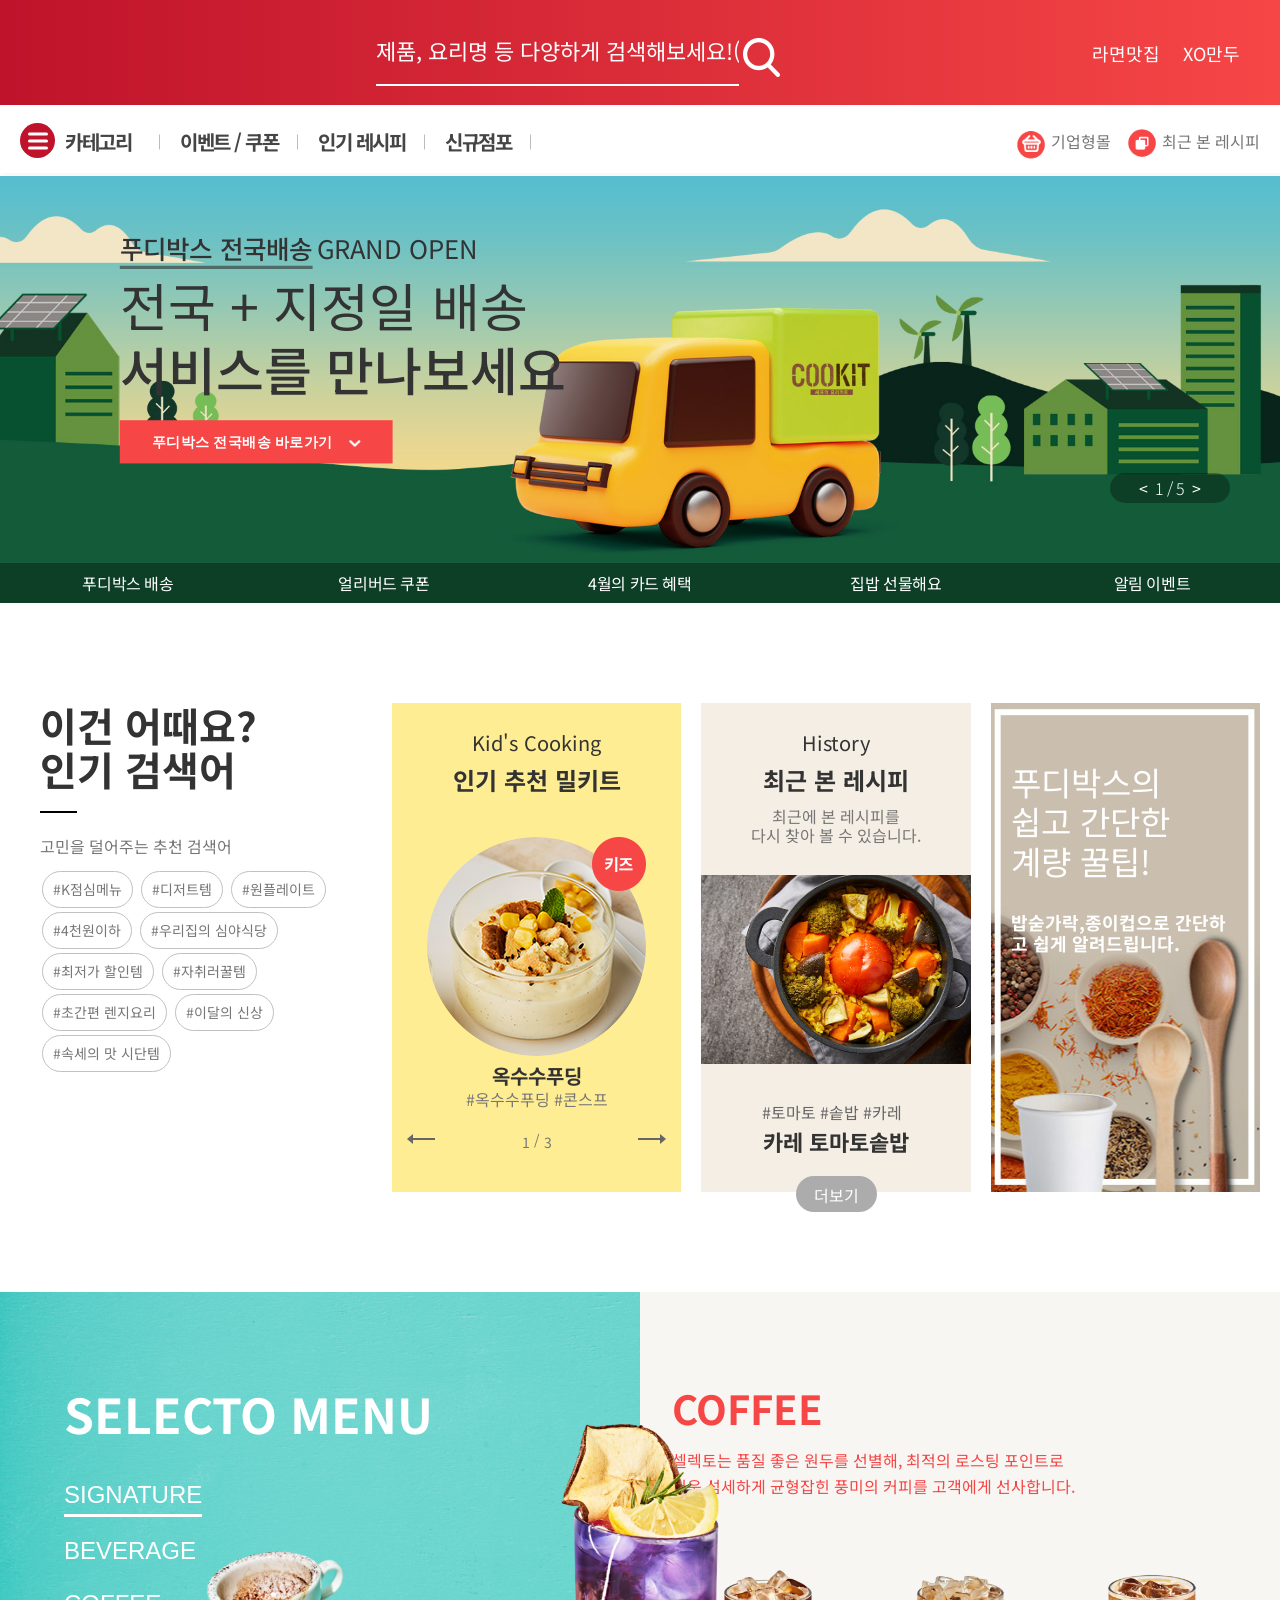
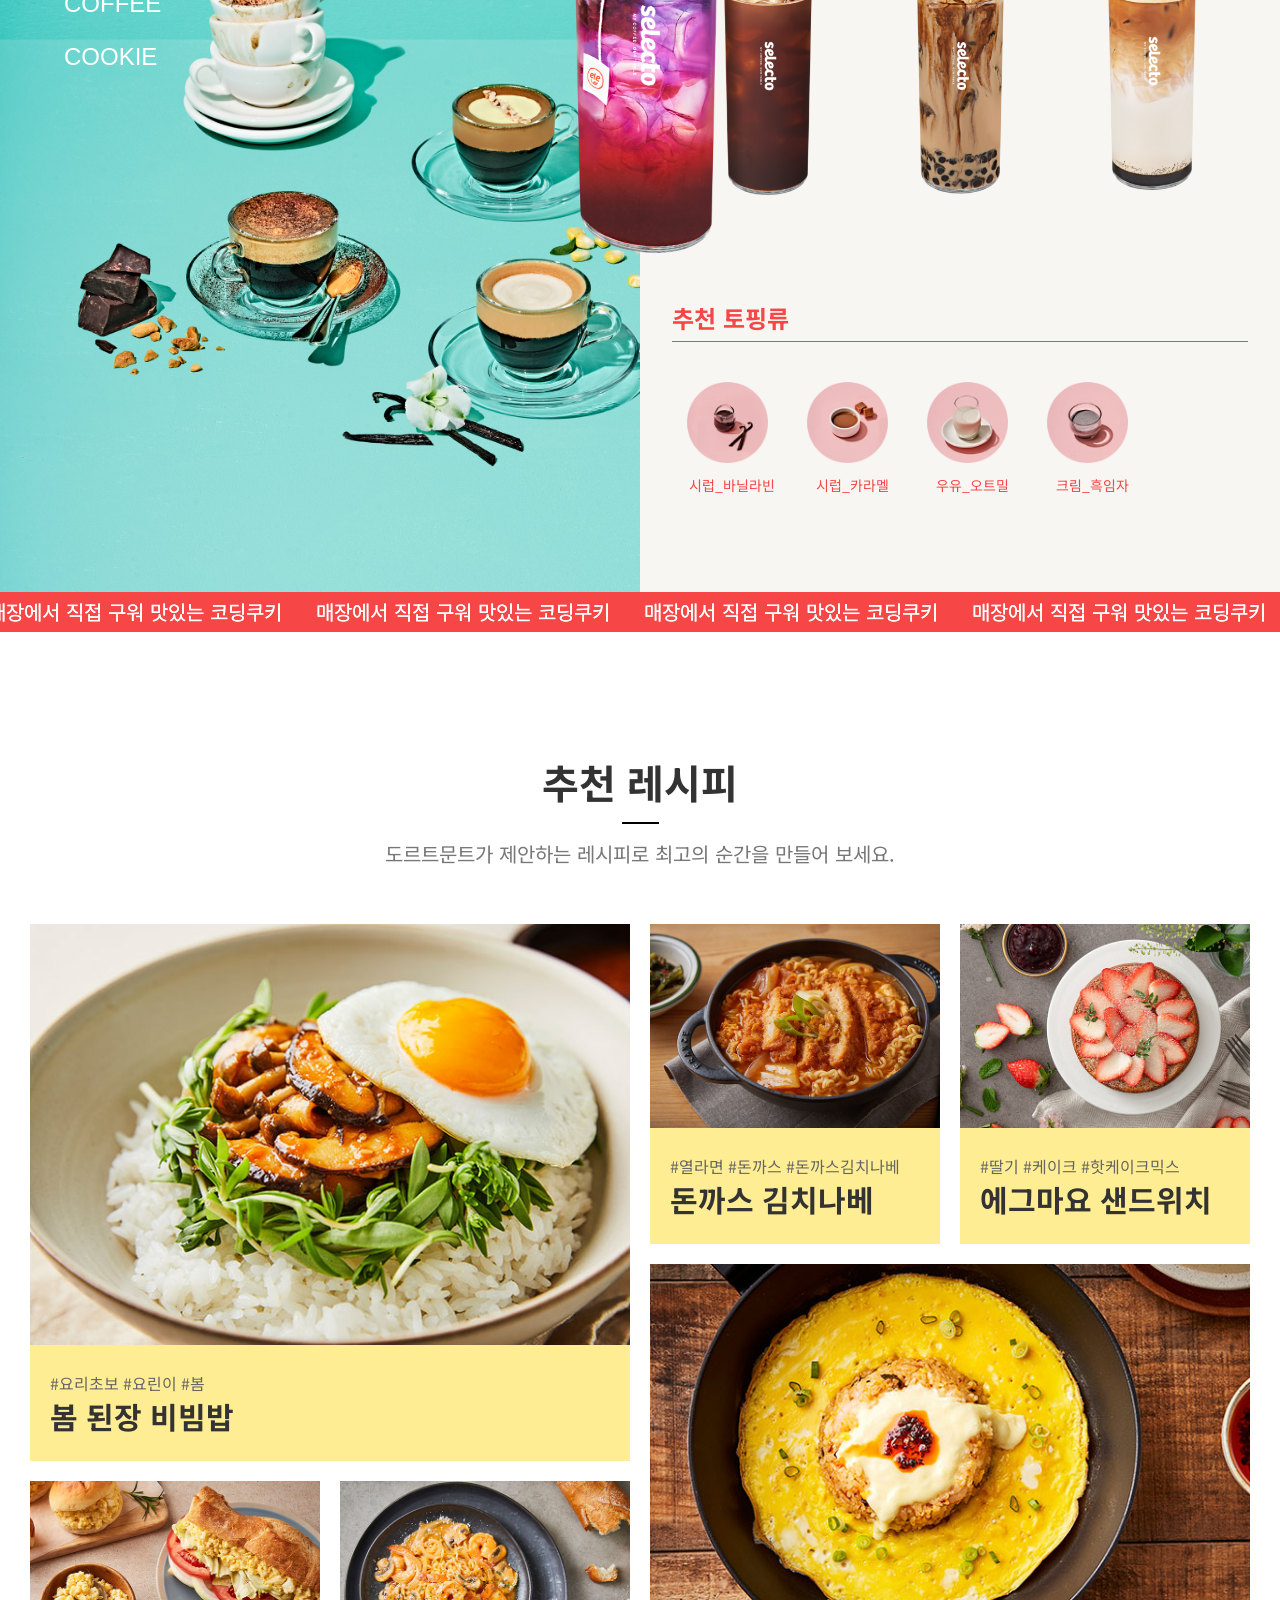
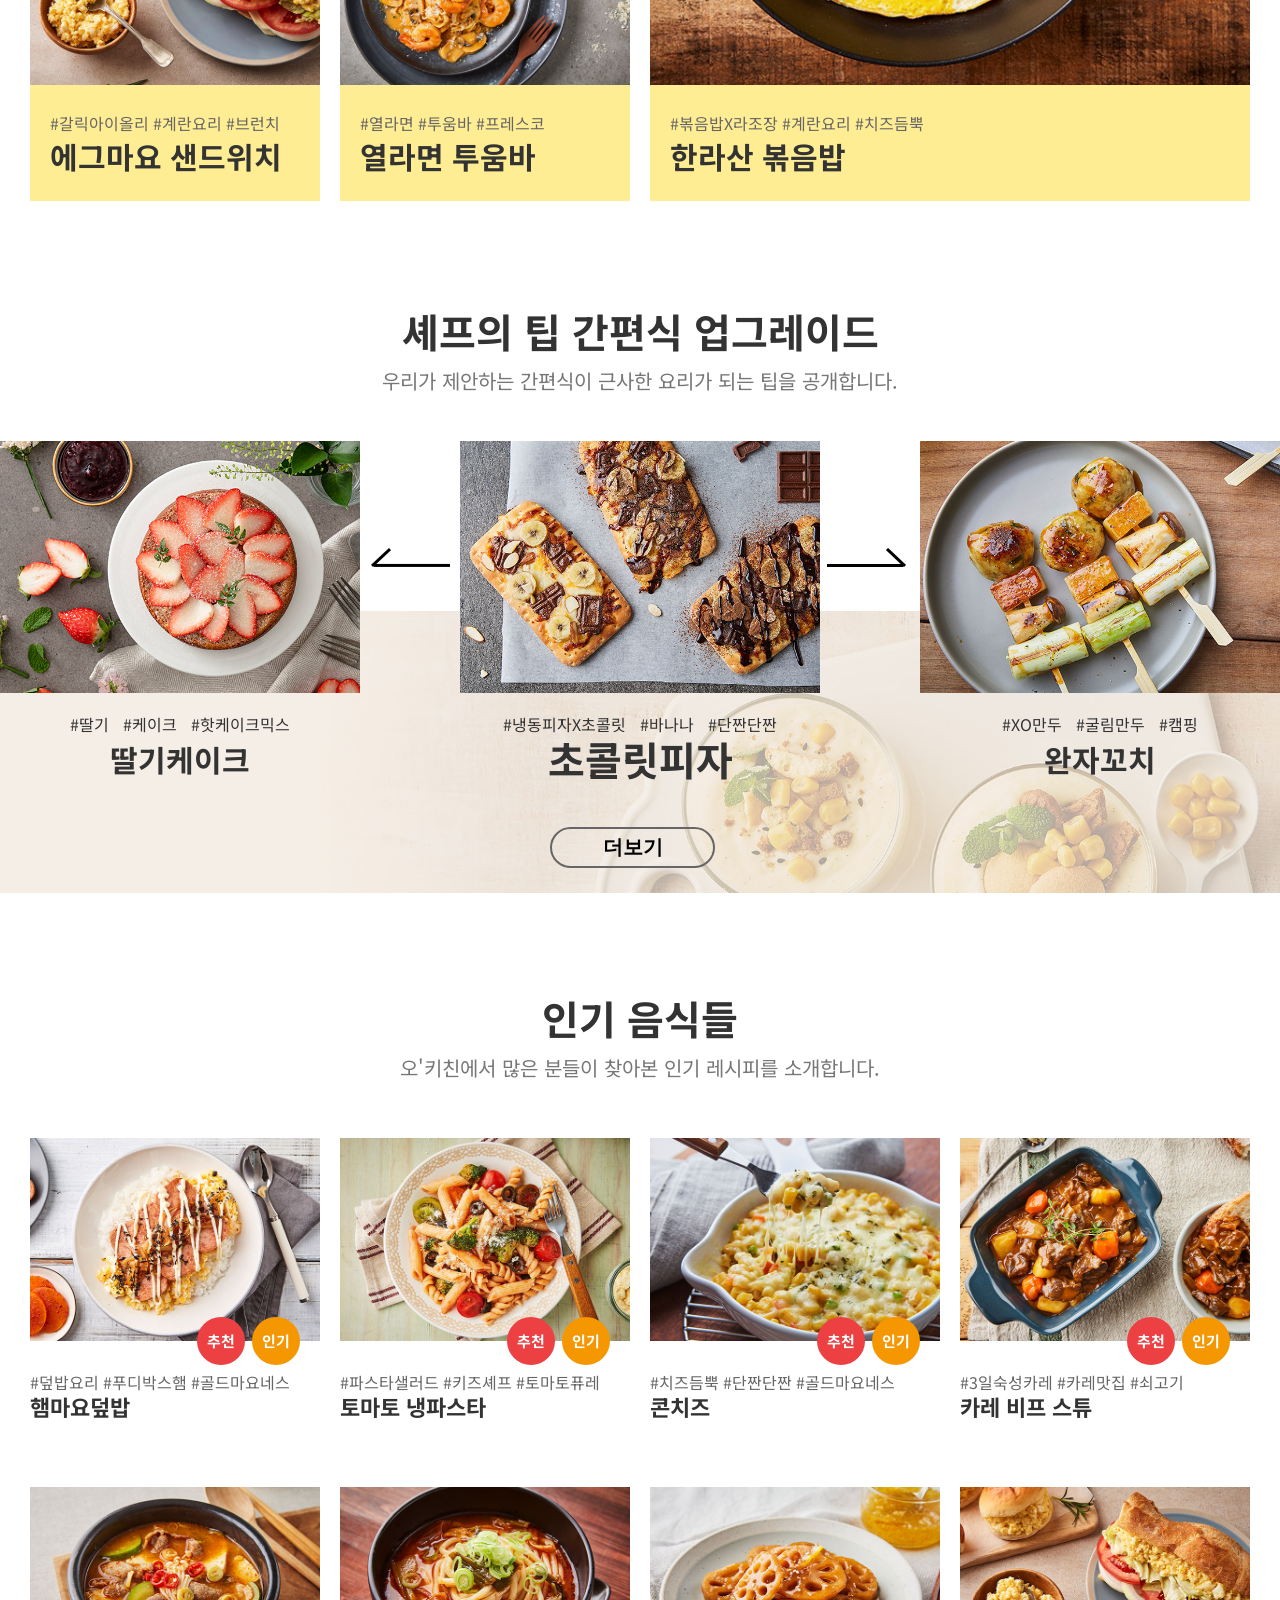
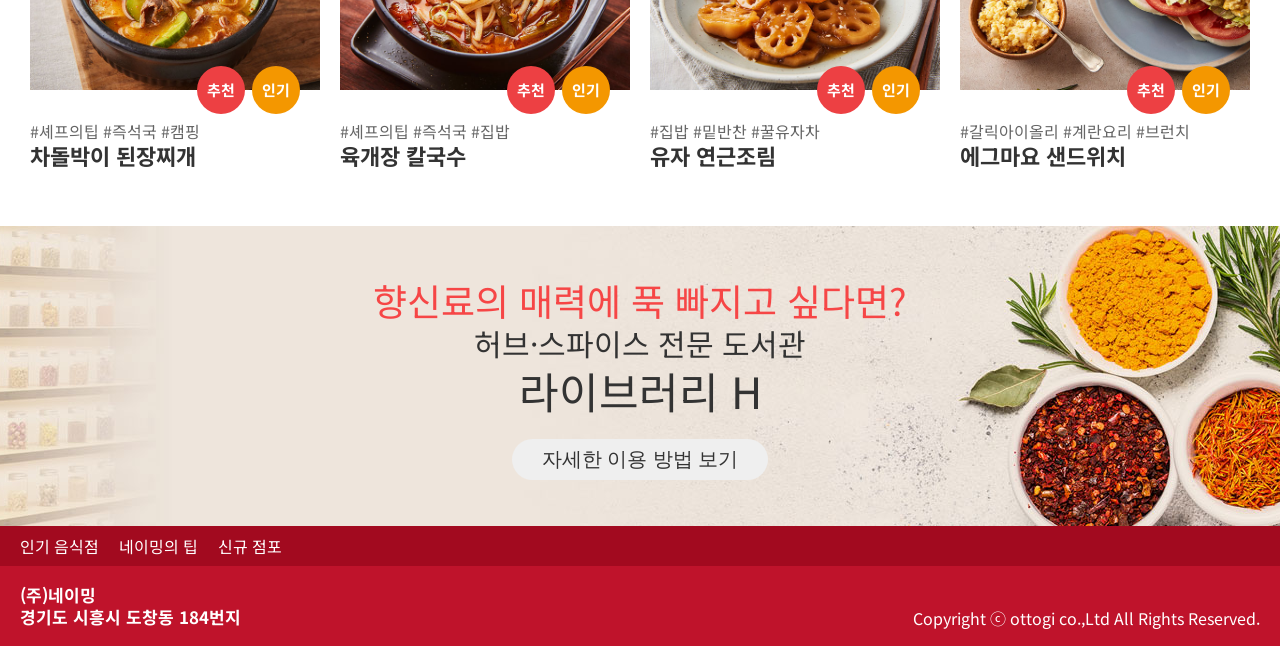
==== commit a7ac18f0: "Add files via upload" ====
--- a/1/index.html
+++ b/1/index.html
@@ -22,7 +22,7 @@
     <header>
         <div class="h_top">
             <div class="inner">
-                <h1><img src="img/logo.png" alt="">메인로고</h1>
+                <h1><img src="img/logo_f.png" alt="">메인로고</h1>
                 <div class="gnb_sch_form">
                     <form name="h_form" id="h_form" action="">
                         <input type="text" name="s_value" id="s_value" value="" maxlength="30" 
@@ -48,46 +48,52 @@
                         <div class="gnb_sub">
                             <ul class="subTabMenu">
                                 <li><a href="">배달</a></li>
-                                <li><a href="">포장/홀</a></li>
-                                <li><a href="">1인분</a></li>
+                                <li><a href="">픽업/홀</a></li>
                                 <li><a href="">밀키트</a></li>
                                 <li><a href="">마트</a></li>
+                                <li><a href="">선물하기</a></li>
                             </ul><!--subTabMenu : END-->
                             <div class="conWra">
                                 <ul class="subTabMenuCon on">
-                                    <li><a href="">#치킨</a></li>
-                                    <li><a href="">#피자</a></li>
-                                    <li><a href="">#한식</a></li>
-                                    <li><a href="">#중식/아시안</a></li>
-                                    <li><a href="">#일식/돈까스/회</a></li>
-                                    <li><a href="">#양식</a></li>
-                                    <li><a href="">#분식</a></li>
-                                    <li><a href="">#패스트푸드</a></li>
-                                    <li><a href="">#족발/보쌈</a></li>
-                                    <li><a href="">#고기/구이</a></li>
-                                    <li><a href="">#디저트</a></li>
+                                    <li><a href="">1인분</a></li>
+                                    <li><a href="">치킨</a></li>
+                                    <li><a href="">피자</a></li>
+                                    <li><a href="">한식</a></li>
+                                    <li><a href="">중식/아시안</a></li>
+                                    <li><a href="">일식/돈까스/회</a></li>
+                                    <li><a href="">양식</a></li>
+                                    <li><a href="">족발/보쌈</a></li>
+                                    <li><a href="">고기/구이</a></li>
+                                    <li><a href="">분식</a></li>
+                                    <li><a href="">페스트푸드</a></li>
+                                    <li><a href="">카페.디저트</a></li>
                                 </ul><!--subTabMenuCon : END-->
                                 <ul class="subTabMenuCon">
                                     <li><a href="">미리 주문하고 포장하기</a></li>
                                     <li><a href="">미리 주문하고 홀에서 식사</a></li>
                                 </ul><!--subTabMenuCon : END-->
                                 <ul class="subTabMenuCon">
-                                    <li><a href="">1인 배달</a></li>
+                                    <li><a href="">#전국맛집지도</a></li>
+                                    <li><a href="">밀키트 기획전</a></li>
+                                    <li><a href="">간편/메인요리</a></li>
+                                    <li><a href="">데일리 반찬</a></li>
+                                    <li><a href="">밥/도시락/면</a></li>
+                                    <li><a href="">국/탕/찌개</a></li>
+                                    <li><a href="">구이/볶음/찜</a></li>
+                                    <li><a href="">안주/야식</a></li>
+                                    <li><a href="">간식/음료</a></li>
+                                    <li><a href="">식단/건강관리</a></li>
                                 </ul><!--subTabMenuCon : END-->
                                 <ul class="subTabMenuCon">
-                                    <li><a href="">메인요리</a></li>
-                                    <li><a href="">반찬</a></li>
-                                    <li><a href="">베이커리 / 떡</a></li>
-                                    <li><a href="">정육 / 수산</a></li>
-                                    <li><a href="">간편요리</a></li>
-                                    <li><a href="">안주 / 야식</a></li>
-                                    <li><a href="">식단관리</a></li>
-                                    <li><a href="">비건 / 채식</a></li>
-                                    <li><a href="">더보기</a></li>
+                                    <li><a href="">이달의 신상템</a></li>
+                                    <li><a href="">베스트셀러</a></li>
+                                    <li><a href="">타임세일</a></li>
+                                    <li><a href="">맛있는 것 - </a></li>
+                                    <li><a href="">편리한 것 - </a></li>
+                                    <li><a href="">기획전</a></li>
                                 </ul><!--subTabMenuCon : END-->
                                 <ul class="subTabMenuCon">
-                                    <li><a href="">마트 장보기</a></li>
-                                    <li><a href="">인기 레시피</a></li>
+                                    <li><a href="">선물하기 바로가기</a></li>
                                 </ul><!--subTabMenuCon : END-->
                             </div><!--conWra : END-->
                         </div><!--gnb_sub : END-->
@@ -271,19 +277,21 @@
                     </h2>
                     <p>고민을 덜어주는 추천 검색어</p>
                     <ul>
-                        <li><a href="">#카레</a></li>
-                        <li><a href="">#마요네즈</a></li>
-                        <li><a href="">#분식</a></li>
-                        <li><a href="">#짜장면</a></li>
-                        <li><a href="">#집밥</a></li>
-                        <li><a href="">#치즈듬뿍</a></li>
-                        <li><a href="">#캠핑</a></li>
-                        <li><a href="">#간단 꿀조합</a></li>
+                        <li><a href="">#K점심메뉴</a></li>
+                        <li><a href="">#디저트템</a></li>
+                        <li><a href="">#원플레이트</a></li>
+                        <li><a href="">#4천원이하</a></li>
+                        <li><a href="">#우리집의 심야식당</a></li>
+                        <li><a href="">#최저가 할인템</a></li>
+                        <li><a href="">#자취러꿀템</a></li>
+                        <li><a href="">#초간편 렌지요리</a></li>
+                        <li><a href="">#이달의 신상</a></li>
+                        <li><a href="">#속세의 맛 시단템</a></li>
                     </ul>
                 </div><!--section1_left : END-->
                 <div class="section1_right">
                     <div class="content1">
-                        <h3>Kid's Cooking<span>키즈셰프 레시피</span></h3>
+                        <h3>Kid's Cooking<span>인기 추천 밀키트</span></h3>
                         <div class="kiz_slide">
                             <div class="swiper kizSwiper">
                                 <div class="swiper-wrapper">
--- a/1/css/common.css
+++ b/1/css/common.css
@@ -46,8 +46,10 @@
 /*-------------------헤더 부분 시작------------------------*/
 header{position: relative;width:100%;height: auto;}
 .h_top{position: relative;width: 100%;height: 105px;box-sizing: border-box;z-index: 13;background: linear-gradient(to right, #bf132b, #f64646);}
-header h1{font-size:0;overflow: hidden;float: left;line-height:100px;}
-h1 img{}
+header h1{font-size:0;overflow: hidden;float: left;line-height:100px;width: 240px;height: 105px;;}
+h1 img  {  width: 90%;
+position: relative;
+top: -58%;}
 .gnb_sch_form{float: left;position: relative;padding-left:8%;line-height:105px;}
 .gnb_sch_form input{
      background: transparent;
@@ -116,7 +118,7 @@
 
 
 .gnb > li.on .gnb_sub{display: block;position: absolute;
-     background: #fff; width:350px;height:340px; z-index:101;}
+     background: #fff; width:350px;height:360px; z-index:101;}
 .gnb > li > a{display:block;width:100%;height:100%;
      line-height: 68px;
      font-weight: bold;
--- a/1/css/main.css
+++ b/1/css/main.css
@@ -123,16 +123,16 @@
      margin: 20px 0 10px;
 }
 .section1 .section1_left p{padding:15px 0;}
-.section1 .section1_left ul{width:65%;}
+.section1 .section1_left ul{width:75%;}
 .section1 .section1_left ul li{
      display:inline-flex;
      margin: 2px 2px;
 }
 .section1 .section1_left ul li a{
-     font-size: 20px;
+     font-size: 14px;
      line-height: 25px;
      color: #777777;
-     padding: 5px 20px 7px;
+     padding: 5px 10px;
      border: 1px solid #c1c1c1;
      background: #fff;
      border-radius: 50px;
@@ -661,7 +661,7 @@
      
      .tabCon2 > li div dt{font-size:1.5em}
      .tabCon2 > li div dt {margin-top: 80px;}
-
+     .section1 .section1_left ul{width: 95%;}
      .kiz_slide .kizSwiper .swiper-wrapper .swiper-slide .txt h4{margin-top: 10px;}
      .section1 .section1_right .content3 {
           background: url(../img/img2.jpg) no-repeat center;}
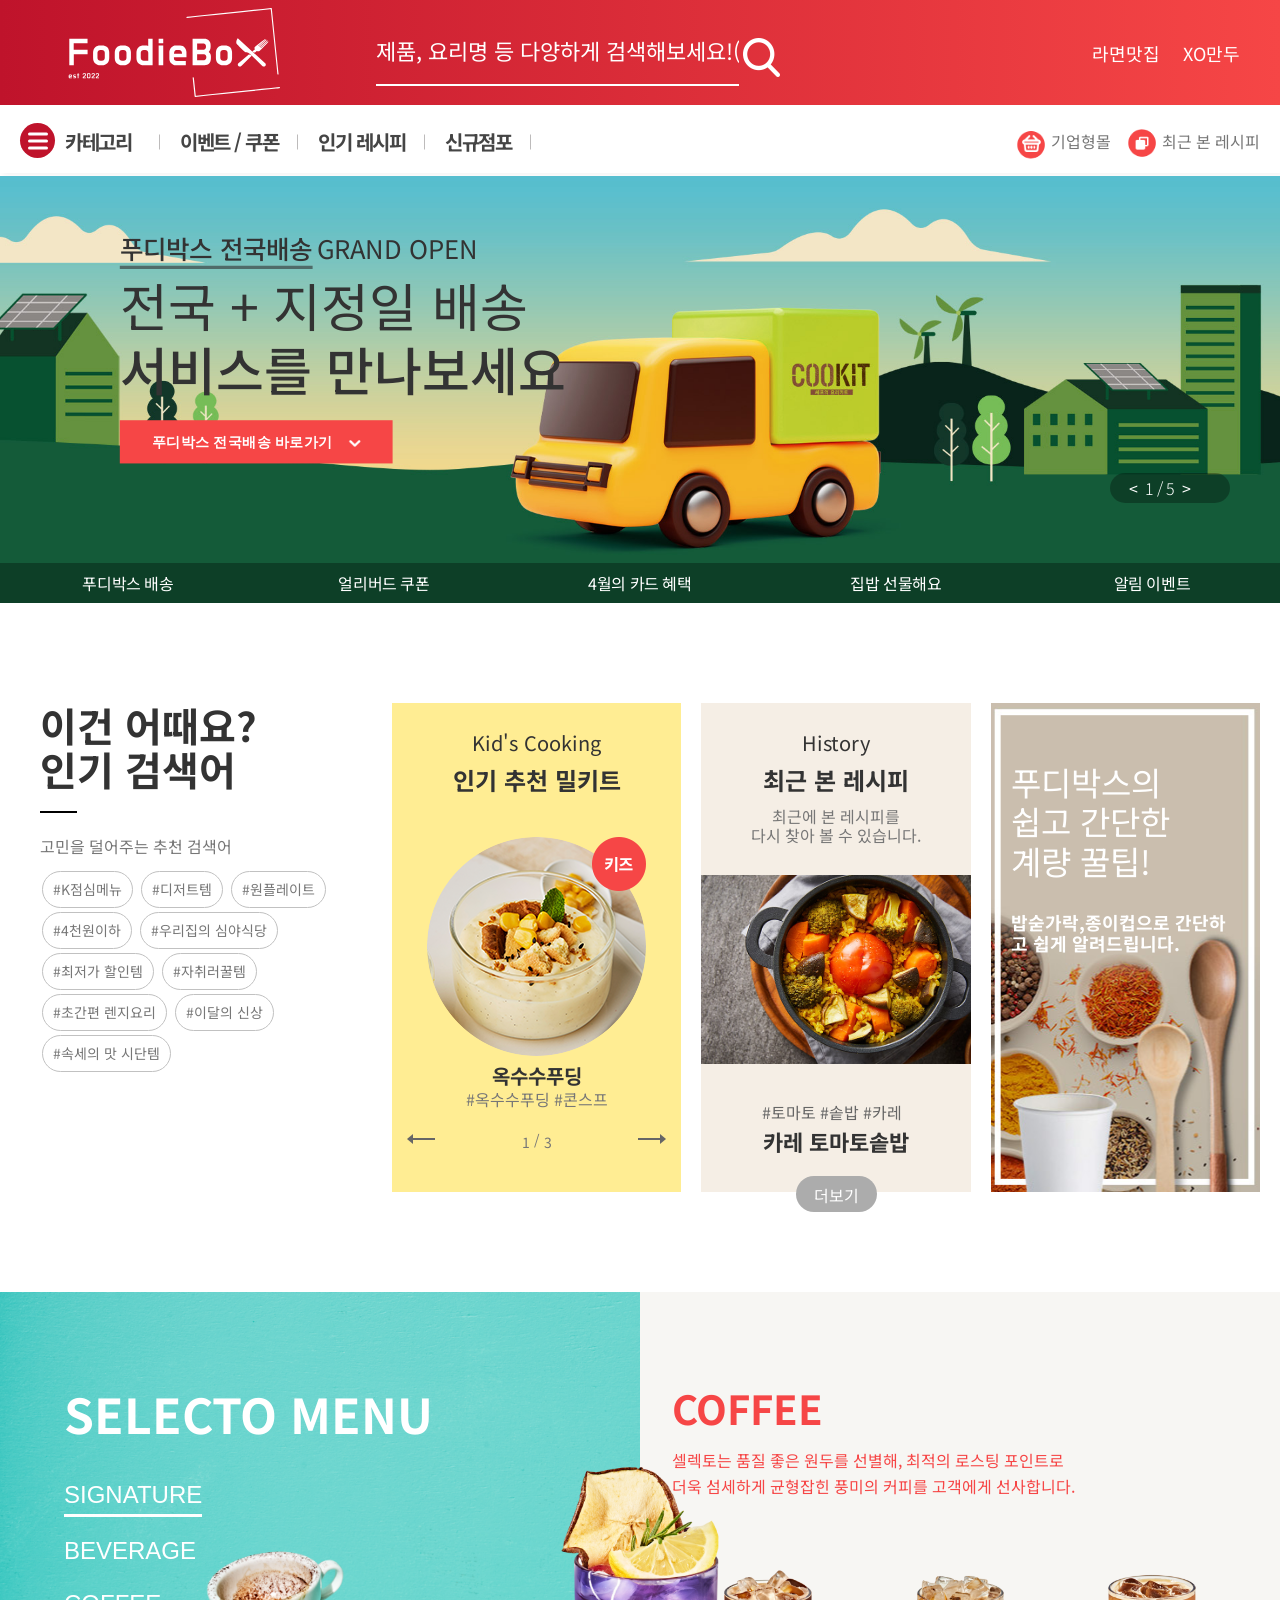
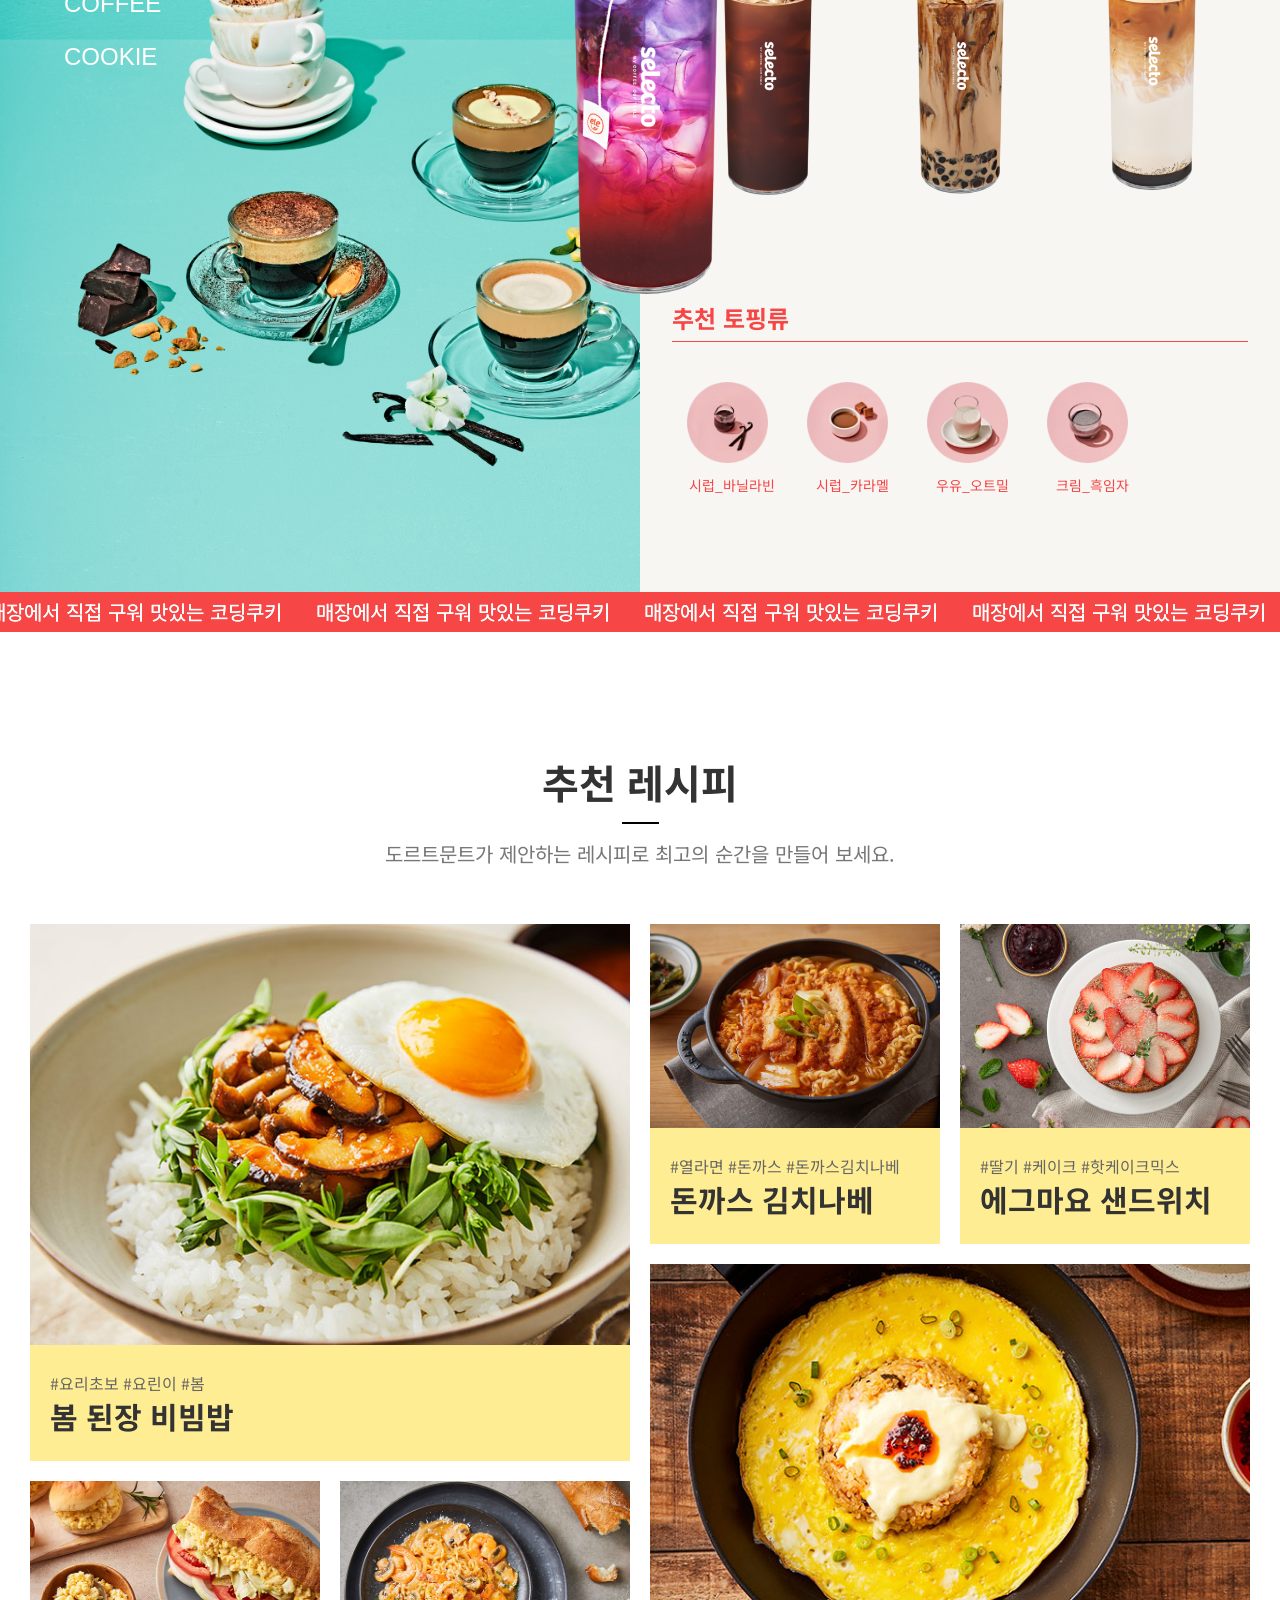
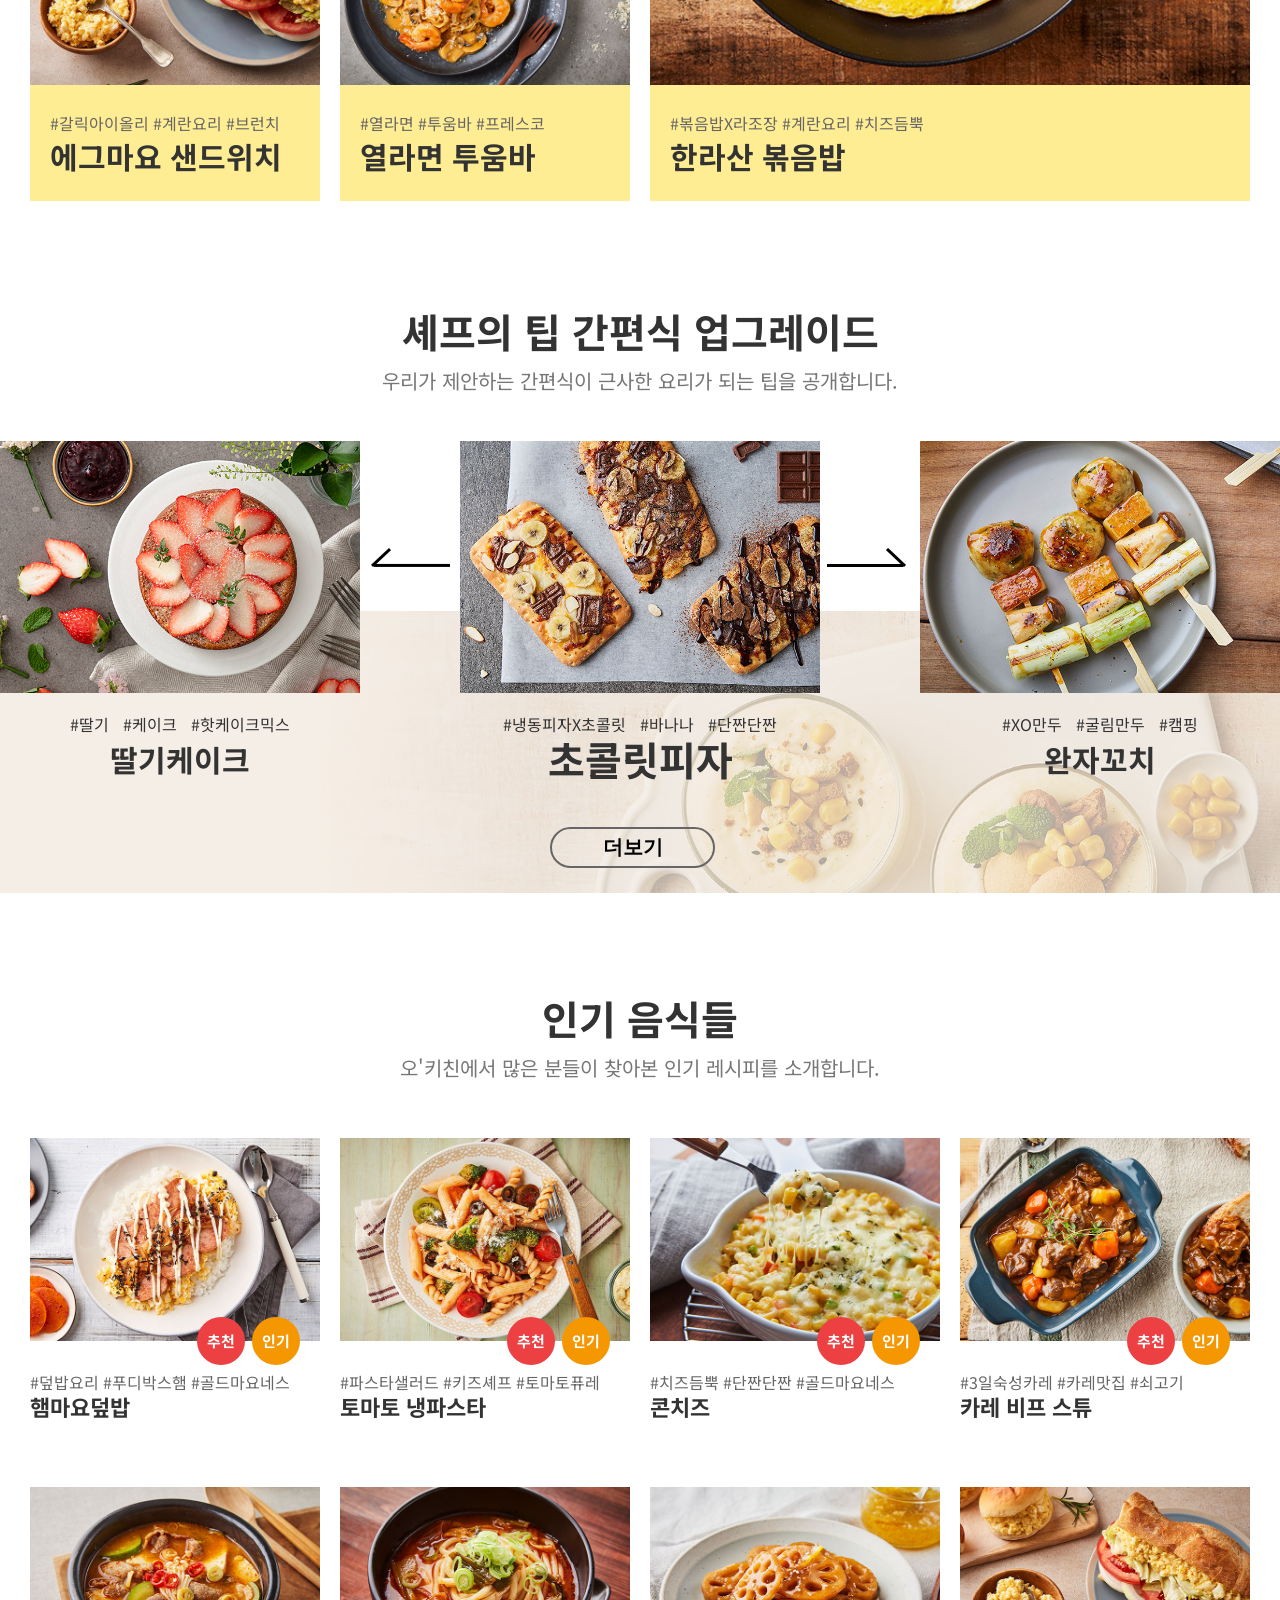
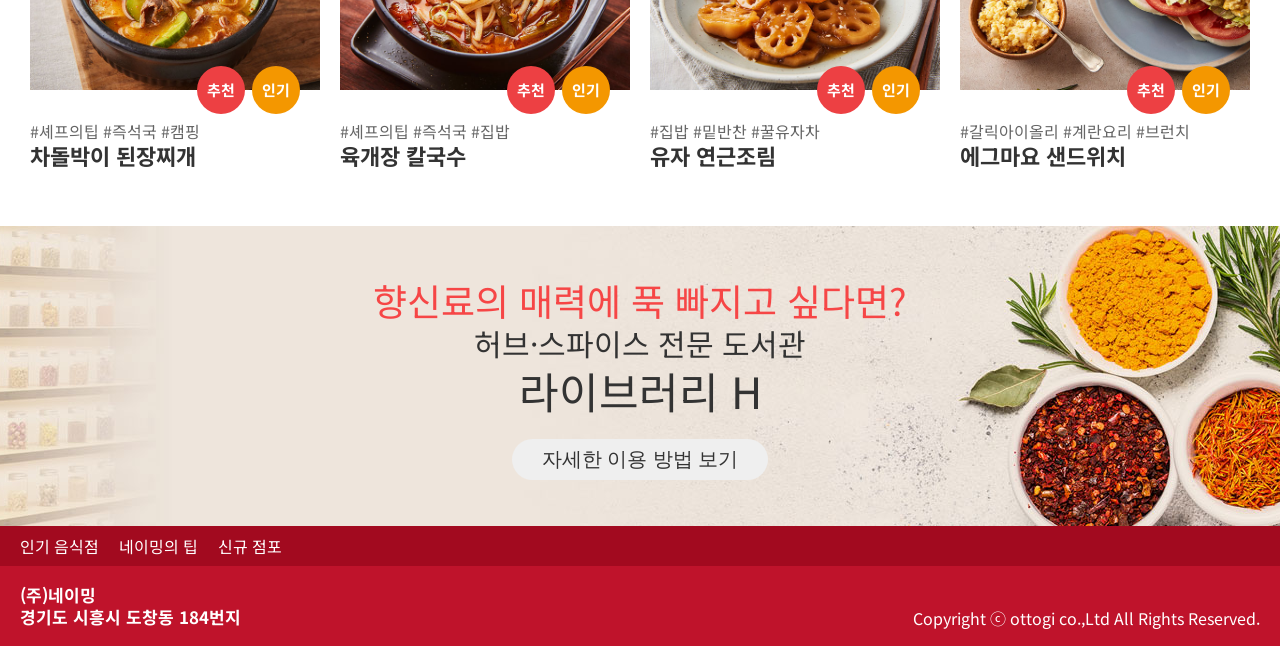
==== commit f5367172: "Add files via upload" ====
--- a/1/index.html
+++ b/1/index.html
@@ -4,25 +4,26 @@
     <meta charset="UTF-8">
     <meta http-equiv="X-UA-Compatible" content="IE=edge">
     <meta name="viewport" content="user-scalable=no, initial-scale=1.0, maximum-scale=1.0, width=device-width">
-    <link rel="icon" href="img/logo-bvb.svg" type="image/x-icon"> 
+    <!-- <link rel="icon" href="img/logo-bvb.svg" type="image/x-icon">  -->
     <link rel="stylesheet" href="css/common.css">
     <link rel="stylesheet" href="css/main.css">
     <link rel="stylesheet" href="css/reset.css">
     <!-- <link rel="stylesheet" href="css/swiper.min.css"> -->
     <link rel="stylesheet" href="https://cdn.jsdelivr.net/npm/swiper@9/swiper-bundle.min.css" />
     <script src="https://cdn.jsdelivr.net/npm/swiper@9/swiper-bundle.min.js"></script>
+    <!-- <script src="js/swiper.min.js"></script> -->
 
     <!-- <script src="js/swiper.min.js"></script> -->
     <link rel="stylesheet" href="https://cdnjs.cloudflare.com/ajax/libs/font-awesome/6.3.0/css/all.min.css">
     <link rel="stylesheet" href="https://cdnjs.cloudflare.com/ajax/libs/font-awesome/4.7.0/css/font-awesome.css">
 
-    <title>프로젝트 사이트</title>
+    <title>푸디박스</title>
 </head>
 <body class="scroll_bar">
     <header>
         <div class="h_top">
             <div class="inner">
-                <h1><img src="img/logo_f.png" alt="">메인로고</h1>
+                <h1><img src="logo/foodiebox.svg" alt="">메인로고</h1>
                 <div class="gnb_sch_form">
                     <form name="h_form" id="h_form" action="">
                         <input type="text" name="s_value" id="s_value" value="" maxlength="30" 
@@ -195,72 +196,89 @@
                 <span class="btn btn_prev">&lt;</span>
                 <span class="num"></span>
                 <span class="btn btn_next">&gt;</span>
+                <button class="stopBtn">멈춤</button>
             </div>
         </div>
         <script>
-            // 문서가 로드되면 실행
-            document.addEventListener('DOMContentLoaded', function() {
-              // 슬라이더 함수 실행
-              slider();
-            });
-            
-            // 슬라이더 함수 정의
-            function slider() {
-              // 슬라이드 타이틀을 담을 배열 생성
-              let titArray = [];
-              // 모든 슬라이드 타이틀(li)에 대해 반복문 실행
-              let slideTit = document.querySelectorAll('.visual_slider .slide_tit > li');
-              for (let i = 0; i < slideTit.length; i++) {
-                // 타이틀의 텍스트를 가져와서 titArray 배열에 추가
-                let txt = slideTit[i].textContent;
-                titArray.push(txt);
-              }
-              
-              // 슬라이드 전체 페이지 번호를 나타내는 요소
-              let num = document.querySelector('.visual_slider .num');
-              // 슬라이드 전체 개수
-              let slides = document.querySelectorAll('.visual_slider .swiper-slide');
-              let slideCount = slides.length;
-              // 슬라이드 전체 페이지 번호 초기화
-              num.innerHTML = '1 / ' + slideCount;
-            
-              // 슬라이드 시작
-              let visual_slider = new Swiper('.visual_slider', {
-                loop: true, // 무한반복 여부
-                slidesPerView: 1, // 슬라이드 당 보여질 슬라이드 수
-                autoplay: { // 자동 재생 옵션
-                  delay: 10000, // 자동 재생 지연 시간
-                  disableOnInteraction: false // 사용자의 동작에 따라 자동 재생 일시 중지 여부
-                },
-                effect: 'fade', // 슬라이드 전환 효과
-                fadeEffect: { // 페이드 인/아웃 효과 설정
-                  crossFade: true // 교차 페이드 인/아웃 여부
-                },
-                navigation: { // 이전/다음 버튼 옵션
-                  nextEl: '.slider .btn_next', // 다음 버튼 요소
-                  prevEl: '.slider .btn_prev', // 이전 버튼 요소
-                },
-                // 페이지네이션 옵션
-                pagination: {
-                  el: '.slider .slide_tit', // 페이지네이션 요소
-                  clickable: true, // 페이지네이션 요소 클릭 여부
-                  type: 'bullets', // 페이지네이션 타입 (원형 모양)
-                  renderBullet: function (index, className) {
-                    // 원형 모양 페이지네이션 타이틀과 페이지 번호를 설정하는 함수
-                    return '<li class="' + className + '"><span class="bar"></span><span class="txt">' + titArray[index] + '</span></li>';
-                  },
-                },
-                // 슬라이드 변경 시 현재 페이지 번호 갱신
-                on: {
-                  slideChange: function () {
-                    // num.innerHTML = '<span>' + (swiper.realIndex + 1) + '</span> / ' + slideCount;
-                    num.innerHTML = `<span>${visual_slider.realIndex + 1} / ${slideCount}</span>`  ;
-                  }
+                // 문서가 로드되면 실행
+                document.addEventListener('DOMContentLoaded', function() {
+                // 슬라이더 함수 실행
+                slider();
+                });
+                
+                // 슬라이더 함수 정의
+                function slider() {
+                // 슬라이드 타이틀을 담을 배열 생성
+                let titArray = [];
+                // 모든 슬라이드 타이틀(li)에 대해 반복문 실행
+                let slideTit = document.querySelectorAll('.visual_slider .slide_tit > li');
+                for (let i = 0; i < slideTit.length; i++) {
+                    // 타이틀의 텍스트를 가져와서 titArray 배열에 추가
+                    let txt = slideTit[i].textContent;
+                    titArray.push(txt);
                 }
-              });
-            
-            
-            }
+                
+                // 슬라이드 전체 페이지 번호를 나타내는 요소
+                let num = document.querySelector('.visual_slider .num');
+                // 슬라이드 전체 개수
+                let slides = document.querySelectorAll('.visual_slider .swiper-slide');
+                let slideCount = slides.length;
+                // 슬라이드 전체 페이지 번호 초기화
+                num.innerHTML = '1 / ' + slideCount;
+                
+                // 슬라이드 시작
+                let visual_slider = new Swiper('.visual_slider', {
+                    loop: true, // 무한반복 여부
+                    slidesPerView: 1, // 슬라이드 당 보여질 슬라이드 수
+                    autoplay: { // 자동 재생 옵션
+                    delay: 5000, // 자동 재생 지연 시간
+                    disableOnInteraction: false // 사용자의 동작에 따라 자동 재생 일시 중지 여부
+                    },
+                    effect: 'fade', // 슬라이드 전환 효과
+                    fadeEffect: { // 페이드 인/아웃 효과 설정
+                    crossFade: true // 교차 페이드 인/아웃 여부
+                    },
+                    navigation: { // 이전/다음 버튼 옵션
+                    nextEl: '.slider .btn_next', // 다음 버튼 요소
+                    prevEl: '.slider .btn_prev', // 이전 버튼 요소
+                    },
+                    // 페이지네이션 옵션
+                    pagination: {
+                    el: '.slider .slide_tit', // 페이지네이션 요소
+                    clickable: true, // 페이지네이션 요소 클릭 여부
+                    type: 'bullets', // 페이지네이션 타입 (원형 모양)
+                    renderBullet: function (index, className) {
+                        // 원형 모양 페이지네이션 타이틀과 페이지 번호를 설정하는 함수
+                        return '<li class="' + className + '"><span class="bar"></span><span class="txt">' + titArray[index] + '</span></li>';
+                    },
+                    },
+                    // 슬라이드 변경 시 현재 페이지 번호 갱신
+                    on: {
+                    slideChange: function () {
+                        // num.innerHTML = '<span>' + (swiper.realIndex + 1) + '</span> / ' + slideCount;
+                        num.innerHTML = `<span>${visual_slider.realIndex + 1} / ${slideCount}</span>`  ;
+                    }
+                    }
+                });
+                
+                const stopBtn = document.querySelector('.stopBtn')
+                const bar = document.querySelector('.swiper-pagination-bullet-active span')
+                console.log(bar);
+                stopBtn.addEventListener('click',function(){
+                    stopBtn.classList.toggle('stop');
+                    if(stopBtn.classList.contains('stop')){
+                        visual_slider.autoplay.stop()
+                        bar.classList.remove('bar')
+                    } else {
+                        visual_slider.autoplay.start()
+                        bar.classList.add('bar')
+
+                    }
+                })
+
+
+                
+                }
             
             
             </script>
@@ -324,21 +342,6 @@
                                 <div class="swiper-pagination kiz"></div>
                             </div><!--mySwiper : END-->
                         </div><!--bu : END-->
-                        <script>
-                            var swiper = new Swiper(".kizSwiper", {
-                                loop: true, // 무한반복 여부
-                                pagination: {
-                                    el: ".swiper-pagination",
-                                    type: "fraction",
-                                },
-                                navigation: {
-                                    nextEl: ".swiper-button-next",
-                                    prevEl: ".swiper-button-prev",
-                                },
-                                });
-                        </script>
-
-
 
                     </div><!--content1 : END-->
                     <div class="content2">
--- a/1/css/common.css
+++ b/1/css/common.css
@@ -46,10 +46,8 @@
 /*-------------------헤더 부분 시작------------------------*/
 header{position: relative;width:100%;height: auto;}
 .h_top{position: relative;width: 100%;height: 105px;box-sizing: border-box;z-index: 13;background: linear-gradient(to right, #bf132b, #f64646);}
-header h1{font-size:0;overflow: hidden;float: left;line-height:100px;width: 240px;height: 105px;;}
-h1 img  {  width: 90%;
-position: relative;
-top: -58%;}
+header h1{font-size:0;overflow: hidden;float: left;width: 240px;height: 100%;}
+h1 img  {  width: 100%;padding-top: 8px;}
 .gnb_sch_form{float: left;position: relative;padding-left:8%;line-height:105px;}
 .gnb_sch_form input{
      background: transparent;
--- a/1/css/main.css
+++ b/1/css/main.css
@@ -63,12 +63,15 @@
      margin-left: 20px;
 }
 
+.stopBtn{background: url('../img/stop.png')no-repeat;background-size: 100%;font-size: 0;width: 20px;height: 20px;position: relative;left: 8px;}
+.stopBtn.stop{background: url('../img/play.png')no-repeat;background-size: 100%;}
+
 /* 슬라이드 타이틀 */
 .slider .slide_tit {display: flex;position: absolute;bottom: 0;left: 50%;width:100%;z-index: 100;}
 .slider .slide_tit > li {display: flex;flex:1 1 0;justify-content: center;align-items: center;position: relative;width: auto;height: 40px;margin: 0!important;margin: 0;padding: 0 10px;background: rgba(0,0,0,0.3);border-radius:0;font-size: 16px;letter-spacing:-0.025em;color: rgb(255, 255, 255);opacity: 1;}
 .slider .slide_tit > li.swiper-pagination-bullet-active {background: #f64646;color: #fff;}
 .slider .slide_tit > li .bar {position: absolute;top: 0;left: 0;width:0;height: 2px;background: #fff;}
-.slider .slide_tit > li.swiper-pagination-bullet-active .bar {animation-name: countingBar;animation-duration: 10s;animation-timing-function: linear;animation-fill-mode:forwards;}
+.slider .slide_tit > li.swiper-pagination-bullet-active .bar {animation-name: countingBar;animation-duration: 5s;animation-timing-function: linear;animation-fill-mode:forwards;}
 .slider .slide_tit > li.swiper-pagination-bullet-active .bar.on {animation-fill-mode: inherit;animation-name: countingBar2;animation-duration:inherit;}
 
 .slide_tit.slide_dot{bottom:0 !important;
@@ -90,6 +93,7 @@
 .slider .control {display: flex;justify-content: center;align-items: center; position: absolute;bottom: 100px;left:50%; width: 120px; height: 30px;margin-left: 470px; background-color: rgb(0, 0, 0, 0.3);border-radius:15px;z-index: 100;}
 .slider .control .btn {display: flex;align-items: center;font-size: 16px;font-weight: 400;letter-spacing:-0.025em;color: #fff;cursor: pointer;}
 .slider .control .num {margin: 0 7px;font-size: 16px;font-weight: 300;letter-spacing:-0.025em;color: #fff;}
+.slider .control .num span{position: relative;top:-2px;}
 
 
 
@@ -820,7 +824,7 @@
           width: 105px;padding: 0;
      }
      .subTabMenu li a{font-size:16px;}
-     .slider .slide_tit > li span{font-size:14px;}
+     .slider .slide_tit > li strong{font-size:14px;}
      .section1 .section1_right .content1{float: none;    padding: 20px 0 40px;}
      .section1 .section1_right{display: inherit;}
      .kiz_slide img {
@@ -862,7 +866,7 @@
           top: -40%;
           left: -20%;
      }
-     .slider .slide_tit > li span{font-size:12px;}
+     .slider .slide_tit > li strong{font-size:12px;}
      .tabCon1, .tabCon2 {
           height: 400px;
      }
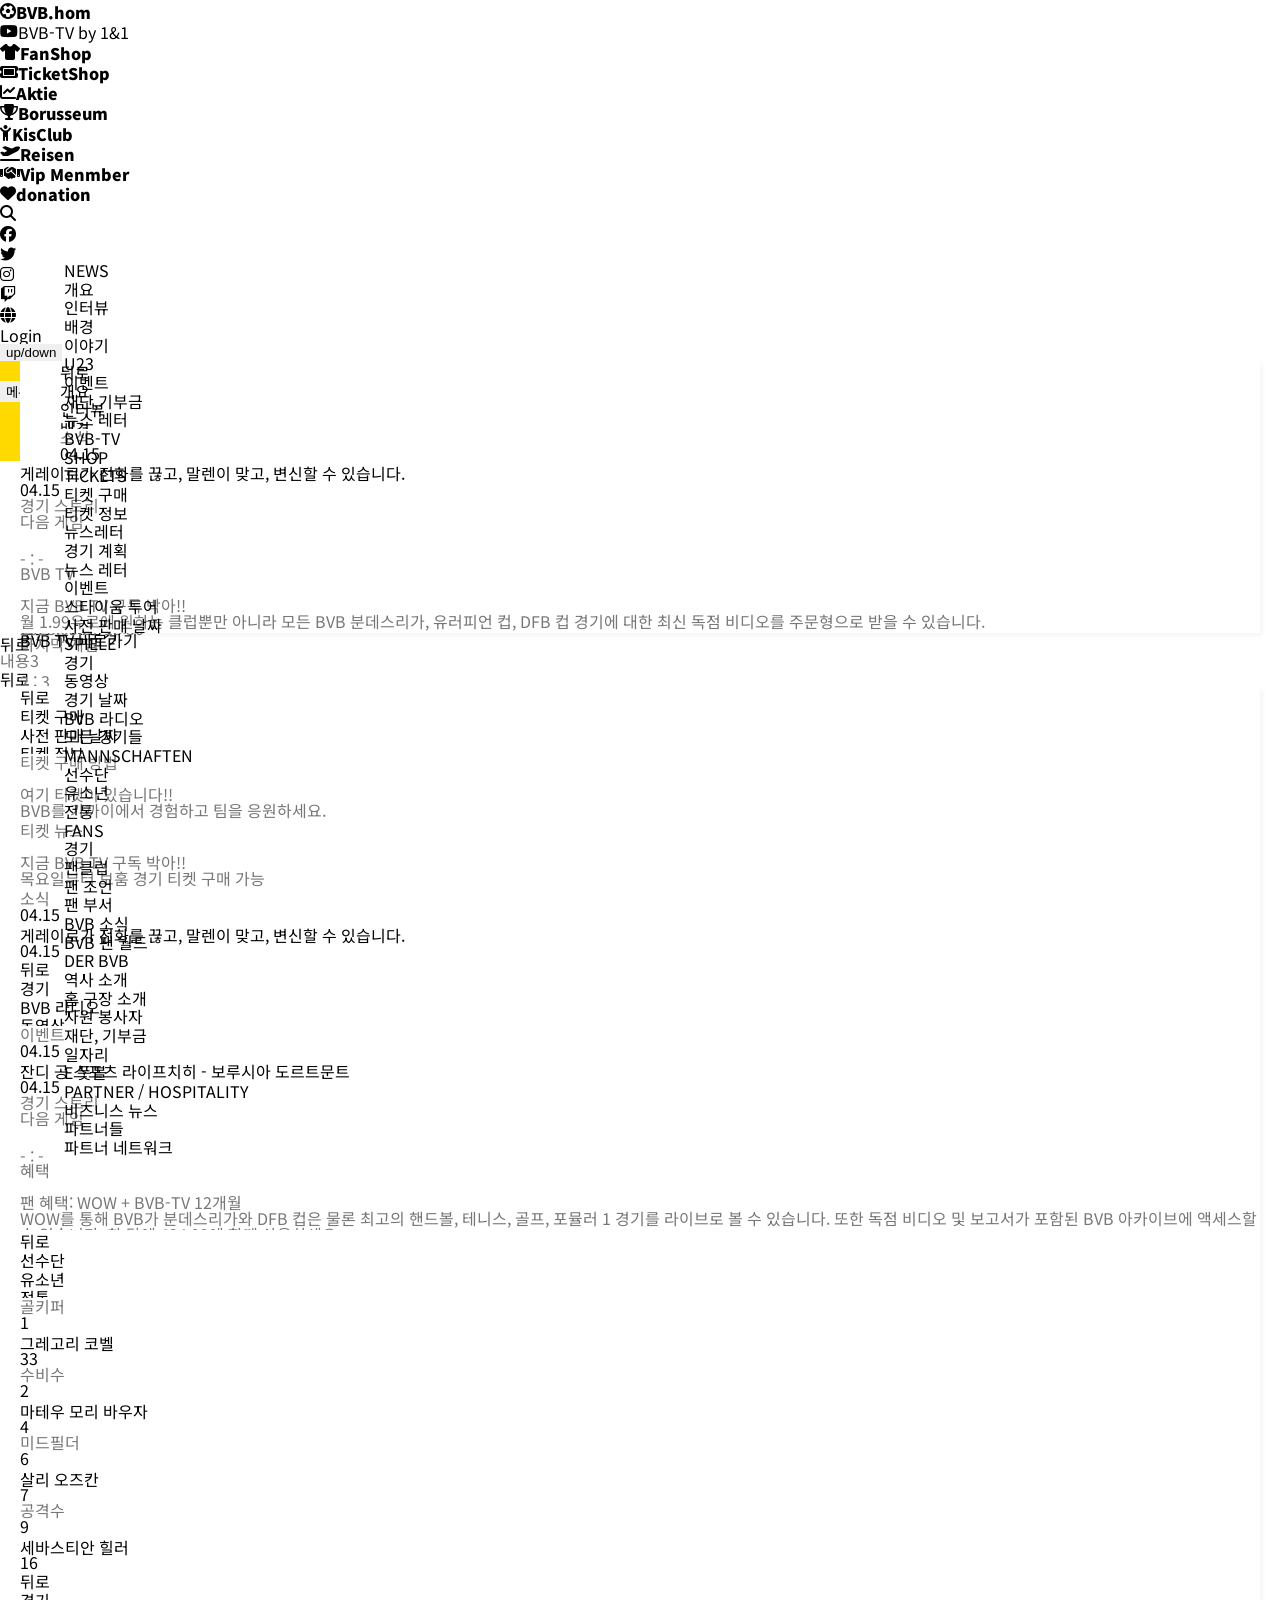
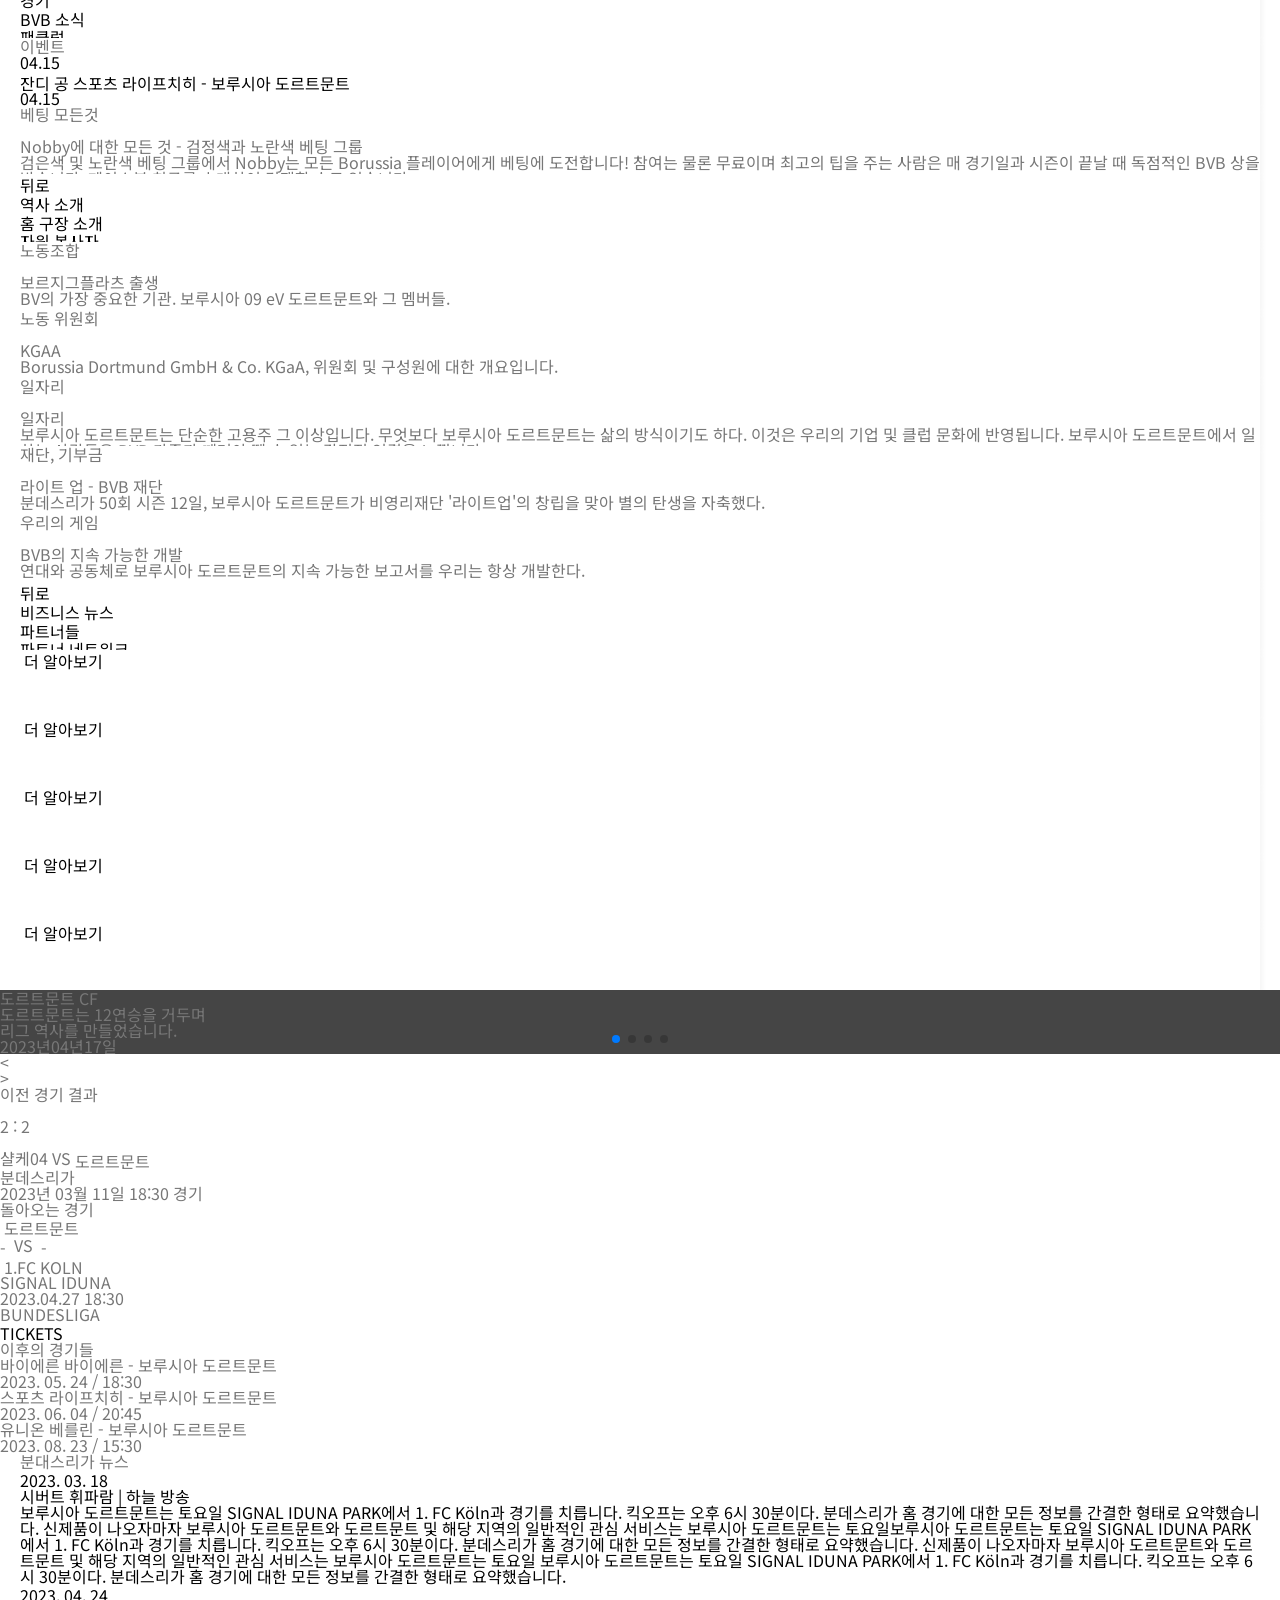
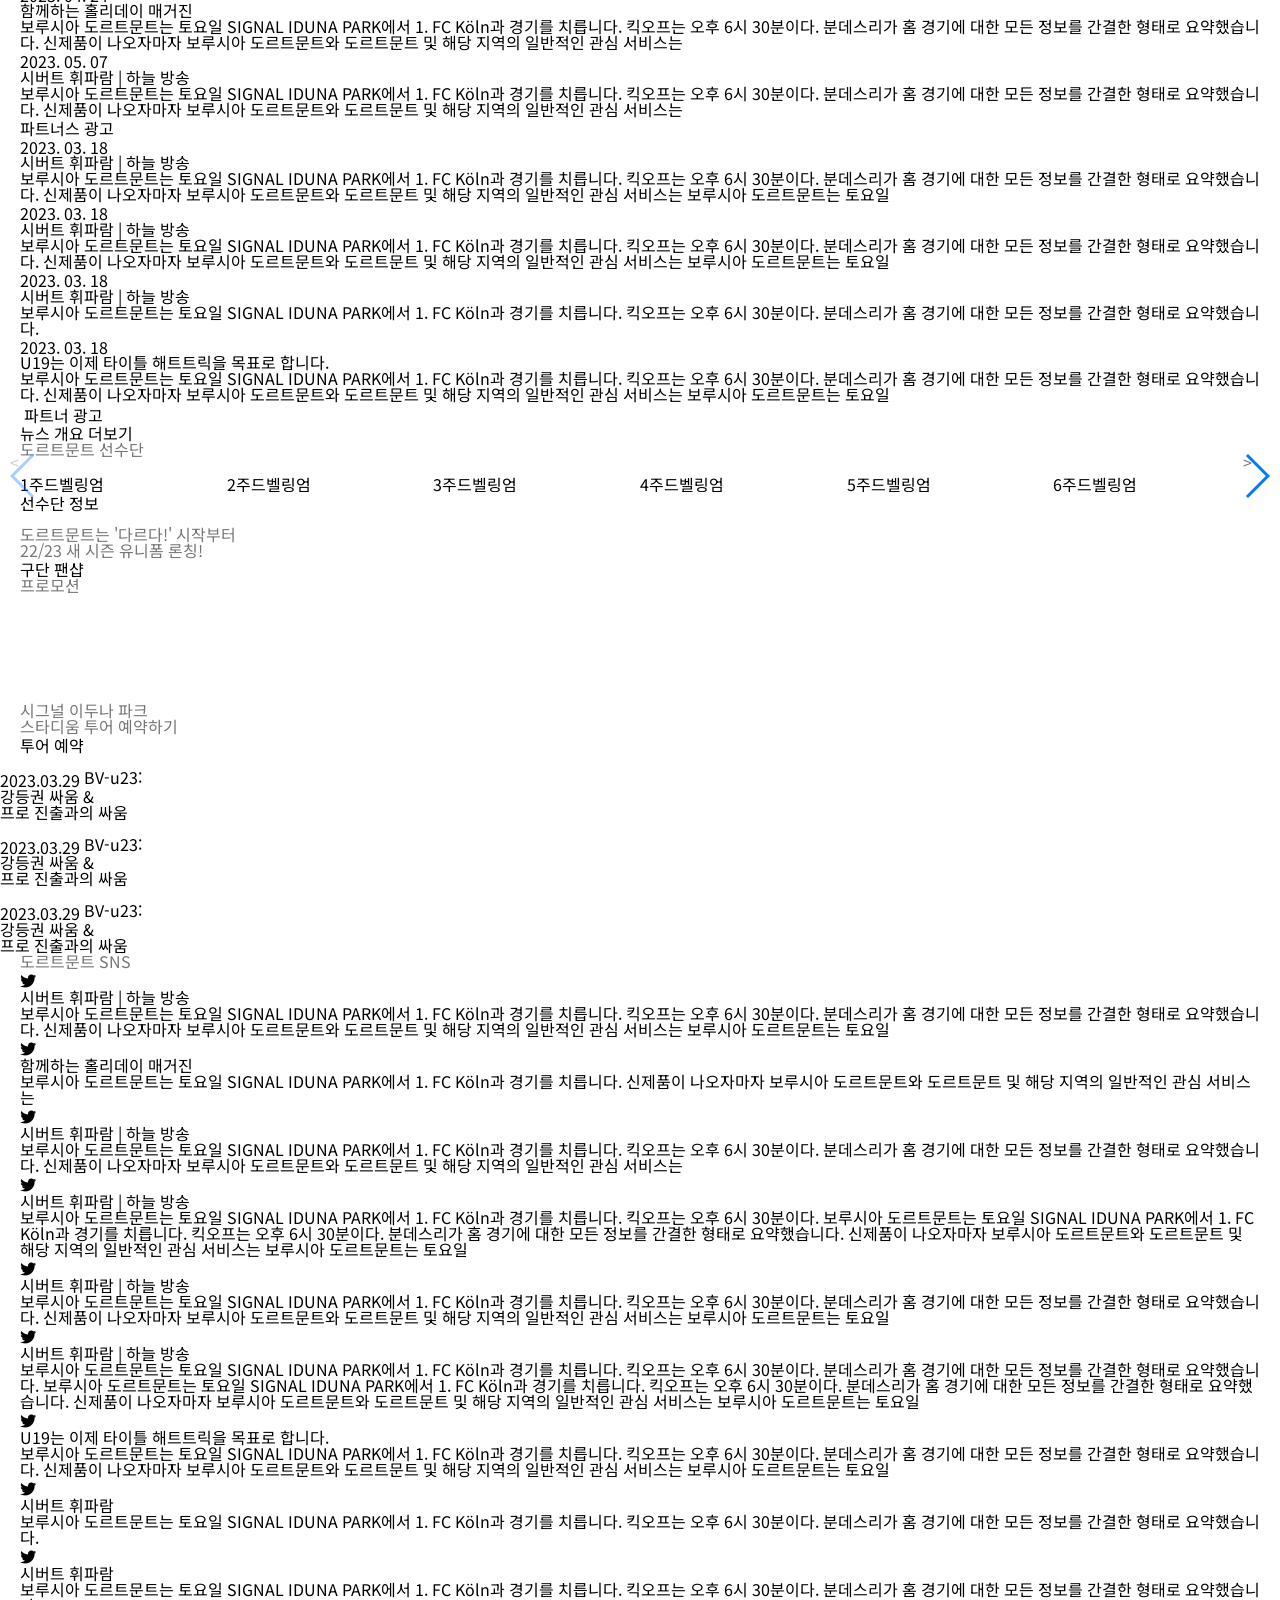
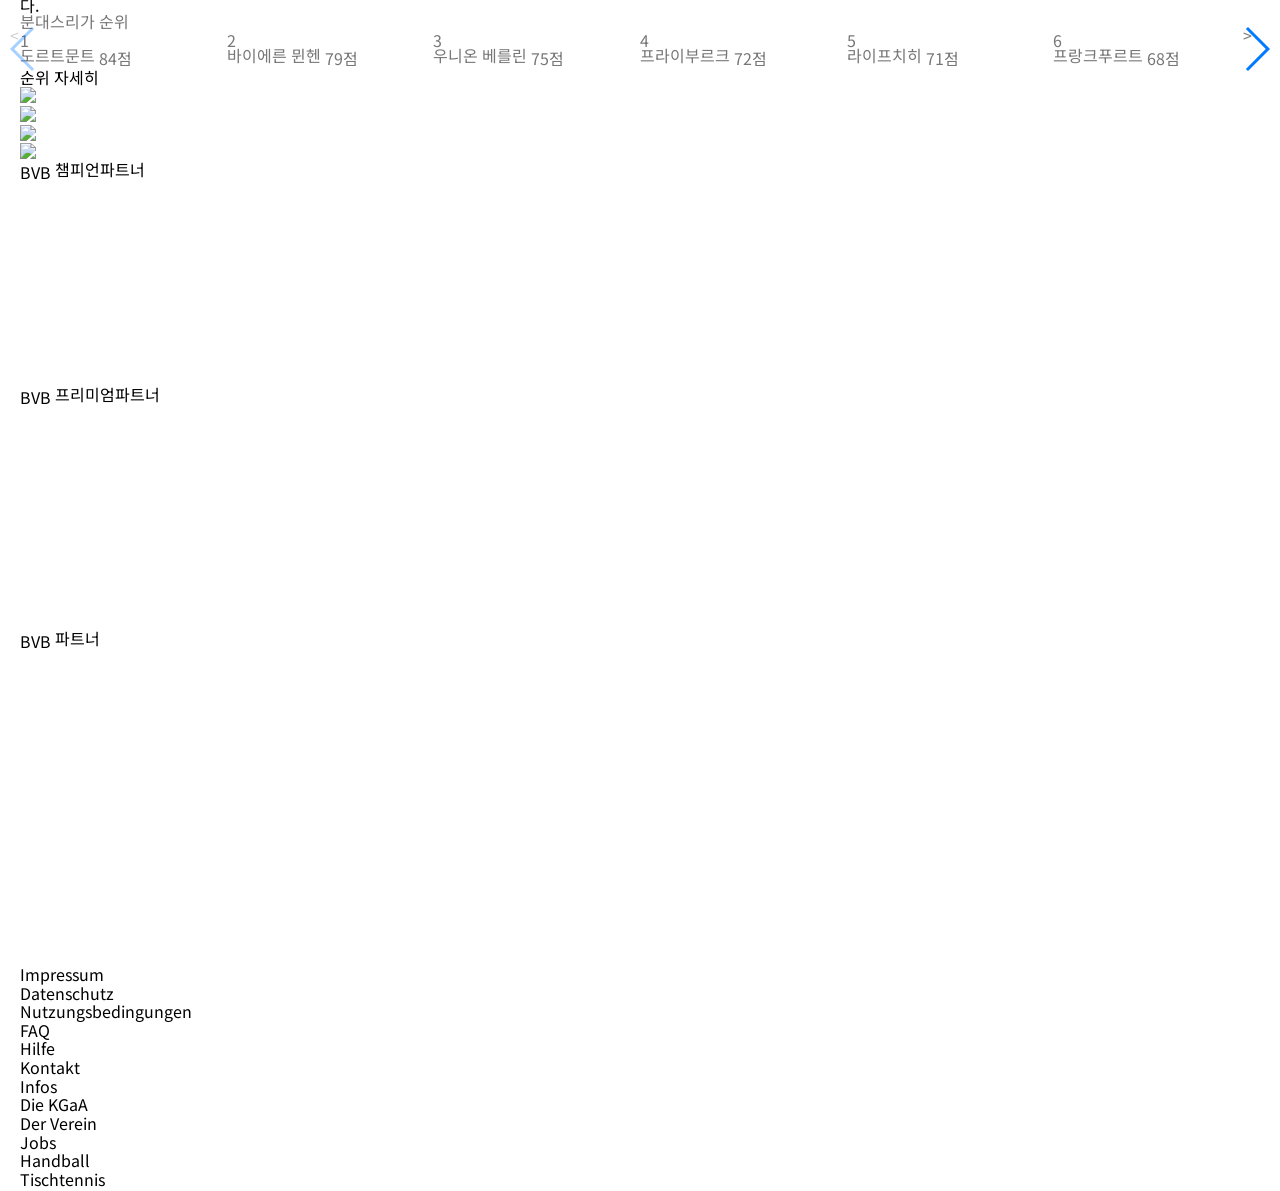
==== commit 8925f816: "Add files via upload" ====
--- a/1/index.html
+++ b/1/index.html
@@ -4,793 +4,1864 @@
     <meta charset="UTF-8">
     <meta http-equiv="X-UA-Compatible" content="IE=edge">
     <meta name="viewport" content="user-scalable=no, initial-scale=1.0, maximum-scale=1.0, width=device-width">
-    <!-- <link rel="icon" href="img/logo-bvb.svg" type="image/x-icon">  -->
-    <link rel="stylesheet" href="css/common.css">
-    <link rel="stylesheet" href="css/main.css">
+    <link rel="icon" href="img/logo-bvb.svg" type="image/x-icon"> 
+    <link rel="stylesheet" href="css/basic.css">
+    <!-- <link rel="stylesheet" href="css/numberlist.css"> -->
     <link rel="stylesheet" href="css/reset.css">
-    <!-- <link rel="stylesheet" href="css/swiper.min.css"> -->
-    <link rel="stylesheet" href="https://cdn.jsdelivr.net/npm/swiper@9/swiper-bundle.min.css" />
-    <script src="https://cdn.jsdelivr.net/npm/swiper@9/swiper-bundle.min.js"></script>
-    <!-- <script src="js/swiper.min.js"></script> -->
-
-    <!-- <script src="js/swiper.min.js"></script> -->
+    <link rel="stylesheet" href="css/swiper.min.css">
+    <script src="js/swiper.min.js"></script>
+    <script defer type="module" src="js/players_list.js" type="text/javascript"></script>
+
+
     <link rel="stylesheet" href="https://cdnjs.cloudflare.com/ajax/libs/font-awesome/6.3.0/css/all.min.css">
     <link rel="stylesheet" href="https://cdnjs.cloudflare.com/ajax/libs/font-awesome/4.7.0/css/font-awesome.css">
-
-    <title>푸디박스</title>
+    
+    <!-- <script src="https://code.jquery.com/jquery-2.2.0.min.js" type="text/javascript"></script> -->
+    <title>도르트문트CF</title>
 </head>
-<body class="scroll_bar">
+<body>
     <header>
-        <div class="h_top">
+
+        <div class="header_top">
+            <div class="cuver">
+                <ul>
+                    <li class="on"><a href=""><i class="fa-solid fa-futbol"><span>BVB.hom</span></i></a></li>
+                    <li><a href=""><i class="fa-brands fa-youtube"><span>BVB-TV by 1&1</span></i></a></li>
+                    <li><a href=""><i class="fa-solid fa-shirt"title="팬샵"><span>FanShop</span></i></a></li>
+                    <li><a href=""><i class="fa-solid fa-ticket"title="티켓샵"><span>TicketShop</span></i></a></li>
+                    <li><a href=""><i class="fa-solid fa-chart-line"title="선수데이터"><span>Aktie</span></i></a></li>
+                    <li><a href=""><i class="fa-solid fa-trophy"><span>Borusseum</span></i></a></li>
+                    <li><a href=""><i class="fa-solid fa-child-reaching" title="어린이"><span>KisClub</span></i></a></li>
+                    <li><a href=""><i class="fa-solid fa-plane-departure" title="여행"><span>Reisen</span></i></a></li>
+                    <li><a href=""><i class="fa-solid fa-handshake" title="회원"><span>Vip Menmber</span></i></a></li>
+                    <li><a href=""><i class="fa-solid fa-heart" title="하트"><span>donation</span></i></a></li>
+                </ul>
+                <ul>
+                    <li><a href=""><i class="fa-solid fa-magnifying-glass" title="돋보기"><span></span></i></a></li>
+                    <li><a href=""><i class="fa-brands fa-facebook-f" title="페이스북"><span></span></i></a></li>
+                    <li><a href=""><i class="fa-brands fa-twitter" title="트위터"><span></span></i></a></li>
+                    <li><a href=""><i class="fa-brands fa-instagram" title="인스타"><span></span></i></a></li>
+                    <li><a href=""><i class="fa-brands fa-twitch"><span></span></i></a></li>
+                    <li><a href=""><i class="fa-solid fa-globe" title="글로벌"><span></span></i></a></li>
+                    <li><a href="">Login</a></li>
+                </ul>   
+            </div>
+            <button>up/down </button>
+        </div><!--header_top : END-->
+
+        <div class="gnb rotate">
+            <div class="rotate_n">
+                <h1><a href="#"><img src="img/logo-bvb.svg" alt=""></a></h1>
+                <h2><a href="#"><img src="img/logo-1und1_s.svg" alt=""  id="logoc"></a></h2>
+            </div>
+            <div class="h_inner">
+                <button class="bng_btn"><span>메뉴버튼</span></button>
+                <ul class="tabMenu">
+                    <li>
+                        <a href="#">NEWS</a>
+                        <ul  class="subMenu">
+                            <li><a href="">개요</a></li>
+                            <li><a href="#">인터뷰</a></li>
+                            <li><a href="#">배경</a></li>
+                            <li><a href="#">이야기</a></li>
+                            <li><a href="#">U23</a></li>
+                            <li><a href="#">이벤트</a></li>
+                            <li><a href="#">재단,기부금</a></li>
+                            <li><a href="#">뉴스 레터</a></li>
+                        </ul><!--subMenu : END-->
+                    </li>
+                    <li><a href="http://www.naver.com">BVB-TV</a></li>
+                    <li><a href="http://www.naver.com">SHOP</a></li>
+                    <li>
+                        <a href="#">TICKETS</a>
+                        <ul  class="subMenu">
+                            <li><a href="#">티켓 구매</a></li>
+                            <li><a href="#">티켓 정보</a></li>
+                            <li><a href="#">뉴스레터</a></li>
+                            <li><a href="#">경기 계획</a></li>
+                            <li><a href="#">뉴스 레터</a></li>
+                            <li><a href="#">이벤트</a></li>
+                            <li><a href="#">스타이움 투어</a></li>
+                            <li><a href="#">사전 판매 날짜</a></li>
+                        </ul><!--subMenu : END-->
+                    </li>
+                    <li>
+                        <a href="#">SPIELE</a>
+                        <ul class="subMenu">
+                            <li><a href="#">경기</a></li>
+                            <li><a href="#">동영상</a></li>
+                            <li><a href="#">경기 날짜</a></li>
+                            <li><a href="#">BVB 라디오</a></li>
+                            <li><a href="#">모든 경기들</a></li>
+                        </ul><!--subMenu : END-->
+                    </li>
+                    <li>
+                        <a href="#">MANNSCHAFTEN</a>
+                        <ul class="subMenu">
+                            <li><a href="#">선수단</a></li>
+                            <li><a href="#">유소년</a></li>
+                            <li><a href="#">전통</a></li>
+                        </ul><!--subMenu : END-->
+                    </li>
+                    <li>
+                        <a href="#">FANS</a>
+                        <ul class="subMenu">
+                            <li><a href="#">경기</a></li>
+                            <li><a href="#">팬클럽</a></li>
+                            <li><a href="#">팬 조언</a></li>
+                            <li><a href="#">팬 부서</a></li>
+                            <li><a href="#">BVB 소식</a></li>
+                            <li><a href="#">BVB 팬 월드</a></li>
+                        </ul><!--subMenu : END-->
+                    </li>
+                    <li>
+                        <a href="#">DER BVB</a>
+                        <ul class="subMenu">
+                            <li><a href="#">역사 소개</a></li>
+                            <li><a href="#">홈 구장 소개</a></li>
+                            <li><a href="#">자원 봉사자</a></li>
+                            <li><a href="#">재단, 기부금</a></li>
+                            <li><a href="#">일자리</a></li>
+                            <li><a href="#">E 풋볼</a></li>
+                        </ul><!--subMenu : END-->
+                    </li>
+                    <li>
+                        <a href="#">PARTNER / HOSPITALITY</a>
+                        <ul class="subMenu">
+                            <li><a href="#">비즈니스 뉴스</a></li>
+                            <li><a href="#">파트너들</a></li>
+                            <li><a href="#">파트너 네트워크</a></li>
+                        </ul><!--subMenu : END-->
+                    </li> 
+                    <!--<li><a href="#">뉴스</a></li>
+                    <li><a href="">도르트문트 TV</a></li>
+                    <li><a href="#">쇼핑</a></li>
+                    <li><a href="#">티켓</a></li>
+                    <li><a href="#">경기 일정</a></li>
+                    <li><a href="#">드림 팀</a></li>
+                    <li><a href="#">팬페이지</a></li>
+                    <li><a href="#">도르트문트 역사</a></li>
+                    <li><a href="#">파트너 기업</a></li>-->
+                </ul>
+            </div><!--h_inner : END-->
+            <button class="topBtn"><img src="img/topBtn.png" alt=""></button>
+        </div><!--gnb : END-->
+
+        <ul class="gnb_content tabBody">
+            <li>
+                <div class="skew_n">
+                    <div class="inner">
+                        <nav class="nav1">
+                            <ul>
+                                <li class="backBtn"><a href="#">뒤로</a></li>
+                                <li><a href="#">개요</a></li>
+                                <li><a href="#">인터뷰</a></li>
+                                <li><a href="#">배경</a></li>
+                                <li><a href="#">이야기</a></li>
+                                <li><a href="#">U23</a></li>
+                                <li><a href="#">재단,기부금</a></li>
+                                <li><a href="#">이벤트</a></li>
+                                <li><a href="#">뉴스 레터</a></li>
+                            </ul>
+                        </nav>
+                        <nav class="nav2">
+                            <h3>소식</h3>
+                            <ul>
+                                <li>
+                                    <a href="#">
+                                        <p>04.15</p>
+                                        <span>
+                                            게레이로가 전화를 끊고, 말렌이 맞고, 변신할 수 있습니다.
+                                        </span>
+                                    </a>
+                                </li>
+                                <li>
+                                    <a href="#">
+                                        <p>04.15</p>
+                                        <span>
+                                            게레이로가 전화를 끊고, 말렌이 맞고, 변신할 수 있습니다.
+                                        </span>
+                                    </a>
+                                </li>
+                                <li>
+                                    <a href="#">
+                                        <p>04.15</p>
+                                        <span>
+                                            게레이로가 전화를 끊고, 말렌이 맞고, 변신할 수 있습니다.
+                                        </span>
+                                    </a>
+                                </li>
+                                <li>
+                                    <a href="#">
+                                        <p>04.15</p>
+                                        <span>
+                                            게레이로가 전화를 끊고, 말렌이 맞고, 변신할 수 있습니다.
+                                        </span>
+                                    </a>
+                                </li>
+                                <li>
+                                    <a href="#">
+                                        <p>04.15</p>
+                                        <span>
+                                            게레이로가 전화를 끊고, 말렌이 맞고, 변신할 수 있습니다.
+                                        </span>
+                                    </a>
+                                </li>
+                                <li>
+                                    <a href="#">
+                                        <div class="news_btn">
+                                            모든 뉴스 보기
+                                        </div>
+                                    </a>
+                                </li>
+                            </ul>
+                        </nav>
+                        <nav class="nav3">
+                            <h3>경기 스토리</h3>
+                            <div>
+                                <dl>
+                                    <dt>다음 게임</dt>
+                                    <dd>
+                                        <span><img src="img/ranking6.png" alt=""></span>
+                                        <p><strong> - : - </strong></p>
+                                        <span><img src="img/logo-bvb.svg" alt=""></span>
+                                    </dd>
+                                    <dd>프랑크 푸르트 &nbsp;&nbsp;&nbsp;&nbsp;-&nbsp;&nbsp;&nbsp;&nbsp; 도르트 문트</dd>
+                                    <dd><img src="img/ass_logo_eca.png" alt=""></dd>
+                                    <dd><span>2023.05.27 18:30</span></dd>
+                                </dl>
+                                <dl>
+                                    <dt>마지막 게임</dt>
+                                    <dd>
+                                        <span><img src="img/muin.png" alt=""></span>
+                                        <p><strong>2 : 3</strong></p>
+                                        <span><img src="img/logo-bvb.svg" alt=""></span>
+                                    </dd>
+                                    <dd>바이에른 뮌헨 &nbsp;&nbsp;&nbsp;&nbsp;-&nbsp;&nbsp;&nbsp;&nbsp; 도르트 문트</dd>
+                                    <dd><img src="img/bl_17_footer.jpg" alt=""></dd>
+                                    <dd>26일 매치데이<span>2023.05.27 18:30</span></dd>
+                                </dl>
+                                <!-- <a href="">모든 게임 표시</a> -->
+                            </div>
+                        </nav>
+                        <nav class="nav4">
+                            <h3>BVB TV</h3>
+                            <img src="img/navImg01.jpg" alt="">
+                            <dl>
+                                <dt>지금 BVB TV 구독 박아!!</dt>
+                                <dd>
+                                    월 1.99유로에 원하는 클럽뿐만 아니라 모든 BVB 분데스리가, 유러피언 컵, DFB 컵 경기에 대한 최신 독점 비디오를 주문형으로 받을 수 있습니다.
+                                </dd>
+                            </dl>
+                            <a href="">
+                                BVB TV 바로가기
+                            </a>
+                        </nav>
+                    </div><!--inner : END-->
+                </div><!--skew_n : END-->
+            </li>
+            <li>
+                <div>
+                    <ul>
+                        <li class="backBtn"><a href="#">뒤로</a></li>
+                        
+                    </ul>
+                </div>
+            </li>
+            <li>
+                <div>
+                    내용3
+                    <ul>
+                        <li class="backBtn"><a href="#">뒤로</a></li>
+                        
+                    </ul>
+                </div>
+            </li>
+            <li>
+                <div class="skew_n">
+                    <div class="inner">
+                        <nav class="nav1">
+                            <ul>
+                                <li class="backBtn"><a href="#">뒤로</a></li>
+                                <li><a href="#">티켓 구매</a></li>
+                                <li><a href="#">사전 판매 날짜</a></li>
+                                <li><a href="#">티켓 정보</a></li>
+                                <li><a href="#">스타이움 투어</a></li>
+                                <li><a href="#">뉴스레터</a></li>
+                                <li><a href="#">경기 계획</a></li>
+                                <li><a href="#">이벤트</a></li>
+                                <li><a href="#">뉴스 레터</a></li>
+                            </ul>
+                        </nav>
+                        <nav class="nav4">
+                            <h3>티켓 구매 방법</h3>
+                            <img src="img/navImg02.jpg" alt="">
+                            <dl>
+                                <dt>여기 티켓이 있습니다!!</dt>
+                                <dd>
+                                    BVB를 가까이에서 경험하고 팀을 응원하세요.
+                                </dd>
+                            </dl>
+                            <a href="">
+                                매표소로
+                            </a>
+                        </nav><!--nav4 : END-->
+                        <nav class="nav4">
+                            <h3>티켓 뉴스</h3>
+                            <img src="img/navImg03.jpg" alt="">
+                            <dl>
+                                <dt>지금 BVB TV 구독 박아!!</dt>
+                                <dd>
+                                    목요일부터 보훔 경기 티켓 구매 가능
+                                </dd>
+                            </dl>
+                            <a href="">
+                                더 알아보기
+                            </a>
+                        </nav><!--nav4 : END-->
+                        <nav class="nav2">
+                            <h3>소식</h3>
+                            <ul>
+                                <li>
+                                    <a href="#">
+                                        <p>04.15</p>
+                                        <span>
+                                            게레이로가 전화를 끊고, 말렌이 맞고, 변신할 수 있습니다.
+                                        </span>
+                                    </a>
+                                </li>
+                                <li>
+                                    <a href="#">
+                                        <p>04.15</p>
+                                        <span>
+                                            게레이로가 전화를 끊고, 말렌이 맞고, 변신할 수 있습니다.
+                                        </span>
+                                    </a>
+                                </li>
+                                <li>
+                                    <a href="#">
+                                        <p>04.15</p>
+                                        <span>
+                                            게레이로가 전화를 끊고, 말렌이 맞고, 변신할 수 있습니다.
+                                        </span>
+                                    </a>
+                                </li>
+                                <li>
+                                    <a href="#">
+                                        <p>04.15</p>
+                                        <span>
+                                            게레이로가 전화를 끊고, 말렌이 맞고, 변신할 수 있습니다.
+                                        </span>
+                                    </a>
+                                </li>
+                                <li>
+                                    <a href="#">
+                                        <p>04.15</p>
+                                        <span>
+                                            게레이로가 전화를 끊고, 말렌이 맞고, 변신할 수 있습니다.
+                                        </span>
+                                    </a>
+                                </li>
+                                <li>
+                                    <a href="#">
+                                        <div class="news_btn">
+                                            모든 뉴스 보기
+                                        </div>
+                                    </a>
+                                </li>
+                            </ul>
+                        </nav>
+                        
+    
+                    </div><!--inner : END-->
+                </div><!--skew_n : END-->
+            </li>
+            <li>
+                <div class="skew_n">
+                    <div class="inner">
+                        <nav class="nav1">
+                            <ul>
+                                <li class="backBtn"><a href="#">뒤로</a></li>
+                                <li><a href="#">경기</a></li>
+                                <li><a href="#">BVB 라디오</a></li>
+                                <li><a href="#">동영상</a></li>
+                                <li><a href="#">경기 날짜</a></li>
+                                <li><a href="#">모든 경기들</a></li>
+                            </ul>
+                        </nav>
+                        <nav class="nav2">
+                            <h3>이벤트</h3>
+                            <ul>
+                                <li>
+                                    <a href="#">
+                                        <p>04.15</p>
+                                        <span>
+                                            잔디 공 스포츠 라이프치히 - 보루시아 도르트문트
+                                        </span>
+                                    </a>
+                                </li>
+                                <li>
+                                    <a href="#">
+                                        <p>04.15</p>
+                                        <span>
+                                            VfB 슈투트가르트-보루시아 도르트문트
+                                        </span>
+                                    </a>
+                                </li>
+                                <li>
+                                    <a href="#">
+                                        <p>04.15</p>
+                                        <span>
+                                            게레이로가 전화를 끊고, 말렌이 맞고, 변신할 수 있습니다.
+                                        </span>
+                                    </a>
+                                </li>
+                                <li>
+                                    <a href="#">
+                                        <p>04.15</p>
+                                        <span>
+                                            게레이로가 전화를 끊고, 말렌이 맞고, 변신할 수 있습니다.
+                                        </span>
+                                    </a>
+                                </li>
+                                <li>
+                                    <a href="#">
+                                        <p>04.15</p>
+                                        <span>
+                                            게레이로가 전화를 끊고, 말렌이 맞고, 변신할 수 있습니다.
+                                        </span>
+                                    </a>
+                                </li>
+                                <li>
+                                    <a href="#">
+                                        <div class="news_btn">
+                                            더 많은 이벤트 보기
+                                        </div>
+                                    </a>
+                                </li>
+                            </ul>
+                        </nav>
+                        <nav class="nav3">
+                            <h3>경기 스토리</h3>
+                            <div>
+                                <dl>
+                                    <dt>다음 게임</dt>
+                                    <dd>
+                                        <span><img src="img/ranking6.png" alt=""></span>
+                                        <p><strong> - : - </strong></p>
+                                        <span><img src="img/logo-bvb.svg" alt=""></span>
+                                    </dd>
+                                    <dd>프랑크 푸르트 &nbsp;&nbsp;&nbsp;&nbsp;-&nbsp;&nbsp;&nbsp;&nbsp; 도르트 문트</dd>
+                                    <dd><img src="img/ass_logo_eca.png" alt=""></dd>
+                                    <dd><span>2023.05.27 18:30</span></dd>
+                                </dl>
+                                <dl>
+                                    <dt>마지막 게임</dt>
+                                    <dd>
+                                        <span><img src="img/muin.png" alt=""></span>
+                                        <p><strong>2 : 3</strong></p>
+                                        <span><img src="img/logo-bvb.svg" alt=""></span>
+                                    </dd>
+                                    <dd>바이에른 뮌헨 &nbsp;&nbsp;&nbsp;&nbsp;-&nbsp;&nbsp;&nbsp;&nbsp; 도르트 문트</dd>
+                                    <dd><img src="img/bl_17_footer.jpg" alt=""></dd>
+                                    <dd>26일 매치데이<span>2023.05.27 18:30</span></dd>
+                                </dl>
+                                <!-- <a href="">모든 게임 표시</a> -->
+                            </div>
+                        </nav>
+                        <nav class="nav4">
+                            <h3>혜택</h3>
+                            <img src="img/navImg04.jpg" alt="">
+                            <dl>
+                                <dt>팬 혜택: WOW + BVB-TV 12개월</dt>
+                                <dd>
+                                    WOW를 통해 BVB가 분데스리가와 DFB 컵은 물론 최고의 핸드볼, 테니스, 골프, 포뮬러 1 경기를 라이브로 볼 수 있습니다. 
+                                    또한 독점 비디오 및 보고서가 포함된 BVB 아카이브에 액세스할 수 있습니다. 
+                                    한 달에 €24.99에 함께 사용하세요.
+                                </dd>
+                            </dl>
+                            <a href="">
+                                BVB TV 바로가기
+                            </a>
+                        </nav>
+                    </div><!--inner : END-->
+                </div><!--skew_n : END-->
+            </li>
+            <li>
+                <div class="skew_n">
+                    <div class="inner">
+                        <nav class="nav1">
+                            <ul>
+                                <li class="backBtn"><a href="#">뒤로</a></li>
+                                <li><a href="#">선수단</a></li>
+                                <li><a href="#">유소년</a></li>
+                                <li><a href="#">전통</a></li>
+                            </ul>
+                        </nav>
+                        <nav class="nav5">
+                            <h3>골키퍼</h3>
+                            <ul>
+                                <li><a href="#"><p>1</p><span>그레고리 코벨</span></a></li>
+                                <li><a href="#"><p>33</p><span>알렉산더 마이어</span></a></li>
+                                <li><a href="#"><p>35</p><span>마르셀 로트카</span></a></li>
+                                <li><a href="#"><p>38</p><span>루카 운베혼</span></a></li>
+                            </ul>
+                        </nav><!--nav5 : END-->
+                        <nav class="nav5">
+                            <h3>수비수</h3>
+                            <ul>
+                                <li><a href="#"><p>2</p><span>마테우 모리 바우자</span></a></li>
+                                <li><a href="#"><p>4</p><span>니코 슐로터벡</span></a></li>
+                                <li><a href="#"><p>13</p><span>라파엘 게레이로</span></a></li>
+                                <li><a href="#"><p>14</p><span>니코 슐즈</span></a></li>
+                                <li><a href="#"><p>15</p><span>마츠 후엘스</span></a></li>
+                                <li><a href="#"><p>24</p><span>토마스 뮐너</span></a></li>
+                                <li><a href="#"><p>25</p><span>니클라스 술레</span></a></li>
+                                <li><a href="#"><p>26</p><span>줄리안라이어슨</span></a></li>
+                            </ul>
+                        </nav><!--nav5 : END-->
+                        <nav class="nav5">
+                            <h3>미드필더</h3>
+                            <ul>
+                                <li><a href="#"><p>6</p><span>살리 오즈칸</span></a></li>
+                                <li><a href="#"><p>7</p><span>조반니 레이나</span></a></li>
+                                <li><a href="#"><p>8</p><span>마흐무드 다후드</span></a></li>
+                                <li><a href="#"><p>11</p><span>마르코레우스</span></a></li>
+                                <li><a href="#"><p>17</p><span>마리우스 울프</span></a></li>
+                                <li><a href="#"><p>19</p><span>줄리안 브란트</span></a></li>
+                                <li><a href="#"><p>22</p><span>주드 벨링엄</span></a></li>
+                                <li><a href="#"><p>23</p><span>멀레 칸</span></a></li>
+                                <li><a href="#"><p>30</p><span>펠릭스 패스</span></a></li>
+                                <li><a href="#"><p>32</p><span>압둘라예 카마라</span></a></li>
+                                <li><a href="#"><p>42</p><span>곡탄 구르푸즈</span></a></li>
+                            </ul>
+                        </nav><!--nav5 : END-->
+                        <nav class="nav5">
+                            <h3>공격수</h3>
+                            <ul>
+                                <li><a href="#"><p>9</p><span>세바스티안 힐러</span></a></li>
+                                <li><a href="#"><p>16</p><span>줄리앙 듀랑빌</span></a></li>
+                                <li><a href="#"><p>18</p><span> 유수파 무코코</span></a></li>
+                                <li><a href="#"><p>20</p><span>앤서니 모데스트</span></a></li>
+                                <li><a href="#"><p>20</p><span>앤서니 모데스트</span></a></li>
+                                <li><a href="#"><p>21</p><span>도넬 페인트</span></a></li>
+                                <li><a href="#"><p>27</p><span>카림 아데예미</span></a></li>
+                                <li><a href="#"><p>43</p><span>제이미 바이노 기른스</span></a></li>
+                            </ul>
+                        </nav><!--nav5 : END-->
+                    </div><!--inner : END-->
+                </div><!--skew_n : END-->
+            </li>
+    
+            <li>
+                <div class="skew_n">
+                    <div class="inner">
+                        <nav class="nav1">
+                            <ul>
+                                <li class="backBtn"><a href="#">뒤로</a></li>
+                                <li><a href="#">경기</a></li>
+                                <li><a href="#">BVB 소식</a></li>
+                                <li><a href="#">팬클럽</a></li>
+                                <li><a href="#">팬 조언</a></li>
+                                <li><a href="#">팬 부서</a></li>
+                                <li><a href="#">BVB 팬 월드</a></li>
+                            </ul>
+                        </nav>
+                        <nav class="nav2">
+                            <h3>이벤트</h3>
+                            <ul>
+                                <li>
+                                    <a href="#">
+                                        <p>04.15</p>
+                                        <span>
+                                            잔디 공 스포츠 라이프치히 - 보루시아 도르트문트
+                                        </span>
+                                    </a>
+                                </li>
+                                <li>
+                                    <a href="#">
+                                        <p>04.15</p>
+                                        <span>
+                                            VfB 슈투트가르트-보루시아 도르트문트
+                                        </span>
+                                    </a>
+                                </li>
+                                <li>
+                                    <a href="#">
+                                        <p>04.15</p>
+                                        <span>
+                                            게레이로가 전화를 끊고, 말렌이 맞고, 변신할 수 있습니다.
+                                        </span>
+                                    </a>
+                                </li>
+                                <li>
+                                    <a href="#">
+                                        <p>04.15</p>
+                                        <span>
+                                            게레이로가 전화를 끊고, 말렌이 맞고, 변신할 수 있습니다.
+                                        </span>
+                                    </a>
+                                </li>
+                                <li>
+                                    <a href="#">
+                                        <p>04.15</p>
+                                        <span>
+                                            게레이로가 전화를 끊고, 말렌이 맞고, 변신할 수 있습니다.
+                                        </span>
+                                    </a>
+                                </li>
+                                <li>
+                                    <a href="#">
+                                        <div class="news_btn">
+                                            더 많은 이벤트 보기
+                                        </div>
+                                    </a>
+                                </li>
+                            </ul>
+                        </nav>
+                        <nav class="nav4">
+                            <h3>베팅 모든것</h3>
+                            <img src="img/navImg04.jpg" alt="">
+                            <dl>
+                                <dt>Nobby에 대한 모든 것 - 검정색과 노란색 베팅 그룹</dt>
+                                <dd>
+                                    검은색 및 노란색 베팅 그룹에서 Nobby는 모든 Borussia 플레이어에게 베팅에 도전합니다! 
+                                    참여는 물론 무료이며 최고의 팁을 주는 사람은 매 경기일과 시즌이 끝날 때 독점적인 BVB 상을 받습니다. 
+                                    페이스북 친구를 초대하여 경쟁할 수도 있습니다.
+                                </dd>
+                            </dl>
+                            <a href="">
+                                베팅 바로가기
+                            </a>
+                        </nav>
+                    </div><!--inner : END-->
+                </div><!--skew_n : END-->
+            </li>
+            <li>
+                <div class="skew_n">
+                    <div class="inner">
+                        <nav class="nav1">
+                            <ul>
+                                <li class="backBtn"><a href="#">뒤로</a></li>
+                                <li><a href="#">역사 소개</a></li>
+                                <li><a href="#">홈 구장 소개</a></li>
+                                <li><a href="#">자원 봉사자</a></li>
+                                <li><a href="#">재단, 기부금</a></li>
+                                <li><a href="#">일자리</a></li>
+                                <li><a href="#">E 풋볼</a></li>
+                            </ul>
+                        </nav>
+                        <nav class="nav4">
+                            <h3>노동조합</h3>
+                            <img src="img/bvb_gnb_01.jpg" alt="">
+                            <dl>
+                                <dt>보르지그플라츠 출생</dt>
+                                <dd>
+                                    BV의 가장 중요한 기관. 
+                                    보루시아 09 eV 도르트문트와 그 멤버들.
+                                </dd>
+                            </dl>
+                            <a href="">
+                                협회 위원회
+                            </a>
+                        </nav>
+                        <nav class="nav4">
+                            <h3>노동 위원회</h3>
+                            <img src="img/bvb_gnb_02.jpg" alt="">
+                            <dl>
+                                <dt>KGAA</dt>
+                                <dd>
+                                    Borussia Dortmund GmbH & Co. KGaA, 위원회 및 구성원에 대한 개요입니다.
+                                </dd>
+                            </dl>
+                            <a href="">
+                                더 알아보기
+                            </a>
+                        </nav>
+                        <nav class="nav4">
+                            <h3>일자리</h3>
+                            <img src="img/bvb_gnb_03.jpg" alt="">
+                            <dl>
+                                <dt>일자리</dt>
+                                <dd>
+                                    보루시아 도르트문트는 단순한 고용주 그 이상입니다. 
+                                    무엇보다 보루시아 도르트문트는 삶의 방식이기도 하다. 
+                                    이것은 우리의 기업 및 클럽 문화에 반영됩니다. 
+                                    보루시아 도르트문트에서 일하는 사람들은 BVB 가족과 떼려야 뗄 수 없는 감정적 연결을 느낍니다. 
+                                </dd>
+                            </dl>
+                            <a href="">
+                                더 알아보기
+                            </a>
+                        </nav>
+                        <nav class="nav4">
+                            <h3>재단, 기부금</h3>
+                            <img src="img/bvb_gnb_04.jpg" alt="">
+                            <dl>
+                                <dt>라이트 업 - BVB 재단</dt>
+                                <dd>
+                                    분데스리가 50회 시즌 12일, 보루시아 도르트문트가 비영리재단 '라이트업'의 창립을 맞아 별의 탄생을 자축했다.
+                                </dd>
+                            </dl>
+                            <a href="">
+                                더 알아보기
+                            </a>
+                        </nav>
+                        <nav class="nav4">
+                            <h3>우리의 게임</h3>
+                            <img src="img/bvb_gnb_05.jpg" alt="">
+                            <dl>
+                                <dt>BVB의 지속 가능한 개발</dt>
+                                <dd>
+                                    연대와 공동체로 보루시아 도르트문트의 지속 가능한 보고서를 우리는 항상 개발한다.
+                                </dd>
+                            </dl>
+                            <a href="">
+                                더 알아보기
+                            </a>
+                        </nav>
+                    </div><!--inner : END-->
+                </div><!--skew_n : END-->
+            </li>
+            <li>
+                <div class="skew_n">
+                    <div class="inner">
+                        <nav class="nav1">
+                            <ul>
+                                <li class="backBtn"><a href="#">뒤로</a></li>
+                                <li><a href="#">비즈니스 뉴스</a></li>
+                                <li><a href="#">파트너들</a></li>
+                                <li><a href="#">파트너 네트워크</a></li>
+                            </ul>
+                        </nav>
+                        <nav class="nav4">
+                            <img src="img/fatner_bng01.png" alt="">
+                            <a href="">
+                                더 알아보기
+                            </a>
+                        </nav>
+                        <nav class="nav4">
+                            <img src="img/fatner_bng02.png" alt="">
+                            <a href="">
+                                더 알아보기
+                            </a>
+                        </nav>
+                        <nav class="nav4">
+                            <img src="img/fatner_bng03.png" alt="">
+                            <a href="">
+                                더 알아보기
+                            </a>
+                        </nav>
+                        <nav class="nav4">
+                            <img src="img/fatner_bng04.png" alt="">
+                            <a href="">
+                                더 알아보기
+                            </a>
+                        </nav>
+                        <nav class="nav4">
+                            <img src="img/fatner_bng06.png" alt="">
+                            <a href="">
+                                더 알아보기
+                            </a>
+                        </nav>
+                    </div><!--inner : END-->
+                </div><!--skew_n : END-->
+            </li>
+        </ul>
+
+    </header>
+
+
+    <div class="wr">
+
+
+        <div class="swiper-container visual skew ">
+            <!-- <div class="swiper-scrollbar"></div> -->
+
+            <div class="swiper-wrapper ">
+                <div class="swiper-slide on">
+                    <div class="img">
+                        <dl class="visual_txt">
+                            <dt>도르트문트 CF</dt>
+                            <dd> 도르트문트는 12연승을 거두며<br /> 
+                                리그 역사를 만들었습니다.
+                            </dd>
+                            <dd>
+                                2023년04년17일
+                            </dd>
+                        </dl><!--visual_txt : END-->
+                    </div>
+                </div><!---슬라이더 컨텐--->
+                <div class="swiper-slide ">
+                    <div class="img">
+                        <dl class="visual_txt">
+                            <dt>도르트문트 CF</dt>
+                            <dd> 도르트문트는 12연승을 거두며<br /> 
+                                리그 역사를 만들었습니다.
+                            </dd>
+                            <dd>
+                                2023년04년17일
+                            </dd>
+                        </dl><!--visual_txt : END-->
+                    </div>
+                </div><!---슬라이더 컨텐--->
+                <div class="swiper-slide ">
+                    <div class="img">
+                        <dl class="visual_txt">
+                            <dt>도르트문트 CF</dt>
+                            <dd> 도르트문트는 12연승을 거두며<br /> 
+                                리그 역사를 만들었습니다.
+                            </dd>
+                            <dd>
+                                2023년04년17일
+                            </dd>
+                        </dl><!--visual_txt : END-->
+                    </div>
+                </div><!---슬라이더 컨텐--->
+                <div class="swiper-slide ">
+                    <div class="img">
+                        <dl class="visual_txt">
+                            <dt>도르트문트 CF</dt>
+                            <dd> 도르트문트는 12연승을 거두며<br /> 
+                                리그 역사를 만들었습니다.
+                            </dd>
+                            <dd>
+                                2023년04년17일
+                            </dd>
+                        </dl><!--visual_txt : END-->
+                    </div>
+                </div><!---슬라이더 컨텐--->
+
+            </div><!--swiper-wrapper : END-->
+            <ul class="swiper-pagination ul skew_n"></div>
+            <!-- <ul class="swiper-pagination ">
+                <li class="on"><img src="img/baner02.jpg" alt=""><span>도르트문트 CF</span></li>
+                <li><img src="img/wu02.webp" alt=""><span>BVB 팬샵</span></li>
+                <li><img src="img/wu02.webp" alt=""><span>새로운 컬렉션</span></li>
+                <li><img src="img/wu02.webp" alt=""><span>BVB 파트너스</span></li>
+            </ul> -->
+            <!-- <ul class="ul skew_n">
+                <li class="on"><img src="img/baner02.jpg" alt=""><span>도르트문트 CF</span></li>
+                <li><img src="img/wu02.webp" alt=""><span>BVB 팬샵</span></li>
+                <li><img src="img/wu02.webp" alt=""><span>새로운 컬렉션</span></li>
+                <li><img src="img/wu02.webp" alt=""><span>BVB 파트너스</span></li>
+            </ul> -->
+        </div>
+        <div class="nextBtn visualBtn">
+            <div class="swiper-button-prev2"><</div>
+            <div class="swiper-button-next2">></div>
+        </div><!--nextBtn : END-->
+    </div><!--wr : END-->
+
+
+
+
+    <main>
+        <section class="content1 skew">
+            <ul>
+                <li>
+                    <div class="game_con1">
+                        <h3>이전 경기 결과</h3>
+                        <div class="score">
+                            <div>
+                                <p><img src="img/muin.png" alt=""></p>
+                            </div>
+                            <div>2 : 2</div>
+                            <div>
+                                <p><img src="img/logo-bvb.svg" alt=""></p>
+                            </div>
+                        </div><!--score : END -->
+                        <dl>
+                            <dt>샬케04 VS<strong> 도르트문트</strong></dt>
+                            <dd>분데스리가<br />2023년 03월 11일 18:30 경기</dd>
+                        </dl>
+                    </div><!--game_con : END-->
+                </li>
+                <li>
+                    <div class="game_con2">
+                        <h3>돌아오는 경기</h3>
+                        <div class="score">
+                            <div>
+                                <img src="img/logo-bvb.svg" alt="">
+                                <span>도르트문트</span>
+                            </div>
+                            <div><span><strong> - </strong>&nbsp;VS&nbsp;<strong> - </strong></span></div>
+                            <div>
+                                <img src="img/koln.png" alt="">
+                                <span>1.FC KOLN</span>
+                            </div>
+                        </div><!--score : END-->
+                        <ul class="game_con2_list">
+                            <li>SIGNAL IDUNA </li>
+                            <li>2023.04.27 18:30</li>
+                            <li>BUNDESLIGA</li>
+                            <li><a href="#">TICKETS</a></li>
+                        </ul>
+                    </div><!--game_con : END-->
+                </li>
+                <li>
+                    <div class="game_con3">
+                        <h3>이후의 경기들</h3>
+                        <dl>
+                            <dt>바이에른 바이에른 - 보루시아 도르트문트</dt>
+                            <dd>2023. 05. 24 / 18:30</dd>
+                        </dl>
+                        <dl>
+                            <dt>스포츠 라이프치히 - 보루시아 도르트문트</dt>
+                            <dd>2023. 06. 04 / 20:45</dd>
+                        </dl>
+                        <dl>
+                            <dt>유니온 베를린 - 보루시아 도르트문트</dt>
+                            <dd>2023. 08. 23 / 15:30</dd>
+                        </dl>
+                    </div><!--game_con : END-->
+                </li>
+            </ul>
+        </section><!--content1 : END-->
+        <section class="content2 skew">
             <div class="inner">
-                <h1><img src="logo/foodiebox.svg" alt="">메인로고</h1>
-                <div class="gnb_sch_form">
-                    <form name="h_form" id="h_form" action="">
-                        <input type="text" name="s_value" id="s_value" value="" maxlength="30" 
-                        placeholder="제품, 요리명 등 다양하게 검색해보세요!(예: 밀키트)" 
-                        title="검색어를 입력해주세요.">
-                        <label for="">
-                            <a href="" class="btn_sch"><img src="img/top_sch.png" alt="검색"></a>
-                        </label>
-                    </form>
-                </div><!--gnb_sch_form : END-->
+                <h2>분대스리가 뉴스</h2>
+                <ul class="new_ul1">
+                    <li>
+                        <a href="">
+                            <div class="img">
+                                <span>2023. 03. 18</span>
+                                <img src="img/new01.jpg" alt="">
+                            </div>
+                            <dl>
+                                <dt>시버트 휘파람 | 하늘 방송</dt>
+                                <dd>
+                                    보루시아 도르트문트는 토요일 SIGNAL IDUNA PARK에서 1. FC Köln과 경기를 치릅니다. 
+                                    킥오프는 오후 6시 30분이다. 분데스리가 홈 경기에 대한 모든 정보를 간결한 형태로 요약했습니다. 
+                                    신제품이 나오자마자 보루시아 도르트문트와 도르트문트 및 해당 지역의 일반적인 관심 서비스는 보루시아 도르트문트는 토요일보루시아 도르트문트는 토요일 SIGNAL IDUNA PARK에서 1. FC Köln과 경기를 치릅니다. 
+                                    킥오프는 오후 6시 30분이다. 분데스리가 홈 경기에 대한 모든 정보를 간결한 형태로 요약했습니다. 
+                                    신제품이 나오자마자 보루시아 도르트문트와 도르트문트 및 해당 지역의 일반적인 관심 서비스는 보루시아 도르트문트는 토요일
+                                    보루시아 도르트문트는 토요일 SIGNAL IDUNA PARK에서 1. FC Köln과 경기를 치릅니다. 
+                                    킥오프는 오후 6시 30분이다. 분데스리가 홈 경기에 대한 모든 정보를 간결한 형태로 요약했습니다. 
+                                </dd>
+                            </dl>
+                        </a>
+                    </li>
+                    <li>
+                        <ul>
+                            <li>
+                                <a href="">
+                                    <div class="img">
+                                        <span>2023. 04. 24</span>
+                                        <img src="img/new02.jpg" alt="">
+                                    </div>
+                                    <dl>
+                                        <dt>
+                                            함께하는 홀리데이 매거진</dt>
+                                        <dd>
+                                            보루시아 도르트문트는 토요일 SIGNAL IDUNA PARK에서 1. FC Köln과 경기를 치릅니다. 
+                                            킥오프는 오후 6시 30분이다. 분데스리가 홈 경기에 대한 모든 정보를 간결한 형태로 요약했습니다. 
+                                            신제품이 나오자마자 보루시아 도르트문트와 도르트문트 및 해당 지역의 일반적인 관심 서비스는
+                                        </dd>
+                                    </dl>
+                                </a>
+                            </li>
+                            <li>
+                                <a href="">
+                                    <div class="img">
+                                        <span>2023. 05. 07</span>
+                                        <img src="img/new03.jpg" alt="">
+                                    </div>
+                                    <dl>
+                                        <dt>시버트 휘파람 | 하늘 방송</dt>
+                                        <dd>
+                                            보루시아 도르트문트는 토요일 SIGNAL IDUNA PARK에서 1. FC Köln과 경기를 치릅니다. 
+                                            킥오프는 오후 6시 30분이다. 분데스리가 홈 경기에 대한 모든 정보를 간결한 형태로 요약했습니다. 
+                                            신제품이 나오자마자 보루시아 도르트문트와 도르트문트 및 해당 지역의 일반적인 관심 서비스는
+                                        </dd>
+                                    </dl>
+                                </a>
+                            </li>
+                        </ul>
+                    </li>
+                    <li>
+                        <a href="">
+                            <div class="img">
+                                <span>파트너스 광고</span>
+                                <img src="img/b_baner2.jpg" alt="">
+                            </div>
+                        </a>
+                    </li>
+                    <li>
+                        <a href="">
+                            <div class="img">
+                                <span>2023. 03. 18</span>
+                                <img src="img/new04.jpg" alt="">
+                            </div>
+                            <dl>
+                                <dt>시버트 휘파람 | 하늘 방송</dt>
+                                <dd>
+                                    보루시아 도르트문트는 토요일 SIGNAL IDUNA PARK에서 1. FC Köln과 경기를 치릅니다. 
+                                    킥오프는 오후 6시 30분이다. 분데스리가 홈 경기에 대한 모든 정보를 간결한 형태로 요약했습니다. 
+                                    신제품이 나오자마자 보루시아 도르트문트와 도르트문트 및 해당 지역의 일반적인 관심 서비스는 보루시아 도르트문트는 토요일
+                                </dd>
+                            </dl>
+                        </a>
+                    </li>
+                    <li>
+                        <a href="">
+                            <div class="img">
+                                <span>2023. 03. 18</span>
+                                <img src="img/new05.jpg" alt="">
+                            </div>
+                            <dl>
+                                <dt>시버트 휘파람 | 하늘 방송</dt>
+                                <dd>
+                                    보루시아 도르트문트는 토요일 SIGNAL IDUNA PARK에서 1. FC Köln과 경기를 치릅니다. 
+                                    킥오프는 오후 6시 30분이다. 분데스리가 홈 경기에 대한 모든 정보를 간결한 형태로 요약했습니다. 
+                                    신제품이 나오자마자 보루시아 도르트문트와 도르트문트 및 해당 지역의 일반적인 관심 서비스는 보루시아 도르트문트는 토요일
+                                </dd>
+                            </dl>
+                        </a>
+                    </li>
+                    <li>
+                        <a href="">
+                            <div class="img">
+                                <span>2023. 03. 18</span>
+                                <img src="img/new06.jpg" alt="">
+                            </div>
+                            <dl>
+                                <dt>시버트 휘파람 | 하늘 방송</dt>
+                                <dd>
+                                    보루시아 도르트문트는 토요일 SIGNAL IDUNA PARK에서 1. FC Köln과 경기를 치릅니다. 
+                                    킥오프는 오후 6시 30분이다. 분데스리가 홈 경기에 대한 모든 정보를 간결한 형태로 요약했습니다. 
+                                </dd>
+                            </dl>
+                        </a>
+                    </li>
+                    <li>
+                        <a href="">
+                            <div class="img">
+                                <span>2023. 03. 18</span>
+                                <img src="img/new07.jpg" alt="">
+                            </div>
+                            <dl>
+                                <dt>
+                                    U19는 이제 타이틀 해트트릭을 목표로 합니다.</dt>
+                                <dd>
+                                    보루시아 도르트문트는 토요일 SIGNAL IDUNA PARK에서 1. FC Köln과 경기를 치릅니다. 
+                                    킥오프는 오후 6시 30분이다. 분데스리가 홈 경기에 대한 모든 정보를 간결한 형태로 요약했습니다. 
+                                    신제품이 나오자마자 보루시아 도르트문트와 도르트문트 및 해당 지역의 일반적인 관심 서비스는 보루시아 도르트문트는 토요일
+                                </dd>
+                            </dl>
+                        </a>
+                    </li>
+                </ul>
+                <div class="r_baner">
+                    <a href="#">
+                        <img src="img/r_baner.jpg" alt="">
+                        <span>파트너 광고</span>
+                    </a>
+                </div><!--r_baner : END-->
+                <div class="news_plus">
+                    <a href="#">
+                        뉴스 개요 더보기
+                    </a>
+                </div>
+            </div><!--inner : END-->
+        </section><!--content2 : END-->
+        <section class="content3 skew">
+            <div class="inner skew_n">
+                <h2>도르트문트 선수단</h2>
+                <div class="swiper-container players ">
+                    <!-- <div class="swiper-scrollbar"></div> -->
+
+                    <ul class="swiper-wrapper  list_bu">
+                        <li class="swiper-slide on">
+                            <div>
+                                <a href="#">
+                                    <div class="img">
+                                        <img src="img/h01.png" alt="">
+                                        <p class="p1"><span></span></p>
+                                        <p class="p2"></p>
+                                        <p class="p3"></p>
+                                        <p class="p4"></p>
+                                    </div><!--img : END-->
+                                    <dl>
+                                        <dt><span>1</span><span>주드벨링엄</span></dt>
+                                        <dd></dd>
+                                    </dl>
+                                </a>
+                            </div>
+                        </li><!---슬라이더 컨텐--->
+                        <li class="swiper-slide ">
+                            <div>
+                                <a href="#">
+                                    <div class="img">
+                                        <img src="img/h02.png" alt="">
+                                        <p class="p1"><span></span></p>
+                                        <p class="p2"></p>
+                                        <p class="p3"></p>
+                                        <p class="p4"></p>
+                                    </div><!--img : END-->
+                                    <dl>
+                                        <dt><span>2</span><span>주드벨링엄</span></dt>
+                                        <dd></dd>
+                                    </dl>
+                                </a>
+                            </div>
+                        </li>
+                        <li class="swiper-slide ">
+                            <div>
+                                <a href="#">
+                                    <div class="img">
+                                        <img src="img/h03.png" alt="">
+                                        <p class="p1"><span></span></p>
+                                        <p class="p2"></p>
+                                        <p class="p3"></p>
+                                        <p class="p4"></p>
+                                    </div><!--img : END-->
+                                    <dl>
+                                        <dt><span>3</span><span>주드벨링엄</span></dt>
+                                        <dd></dd>
+                                    </dl>
+                                </a>
+                            </div>
+                        </li>
+                        <li class="swiper-slide ">
+                            <div>
+                                <a href="#">
+                                    <div class="img">
+                                        <img src="img/h04.png" alt="">
+                                        <p class="p1"><span></span></p>
+                                        <p class="p2"></p>
+                                        <p class="p3"></p>
+                                        <p class="p4"></p>
+                                    </div><!--img : END-->
+                                    <dl>
+                                        <dt><span>4</span><span>주드벨링엄</span></dt>
+                                        <dd></dd>
+                                    </dl>
+                                </a>
+                            </div>
+                        </li>
+                        <li class="swiper-slide ">
+                            <div>
+                                <a href="#">
+                                    <div class="img">
+                                        <img src="img/h05.png" alt="">
+                                        <p class="p1"><span></span></p>
+                                        <p class="p2"></p>
+                                        <p class="p3"></p>
+                                        <p class="p4"></p>
+                                    </div><!--img : END-->
+                                    <dl>
+                                        <dt><span>5</span><span>주드벨링엄</span></dt>
+                                        <dd></dd>
+                                    </dl>
+                                </a>
+                            </div>
+                        </li>
+                        <li class="swiper-slide ">
+                            <div>
+                                <a href="#">
+                                    <div class="img">
+                                        <img src="img/h06.png" alt="">
+                                        <p class="p1"><span></span></p>
+                                        <p class="p2"></p>
+                                        <p class="p3"></p>
+                                        <p class="p4"></p>
+                                    </div><!--img : END-->
+                                    <dl>
+                                        <dt><span>6</span><span>주드벨링엄</span></dt>
+                                        <dd></dd>
+                                    </dl>
+                                </a>
+                            </div>
+                        </li>
+                        <li class="swiper-slide ">
+                            <div>
+                                <a href="#">
+                                    <div class="img">
+                                        <img src="img/h07.png" alt="">
+                                        <p class="p1"><span></span></p>
+                                        <p class="p2"></p>
+                                        <p class="p3"></p>
+                                        <p class="p4"></p>
+                                    </div><!--img : END-->
+                                    <dl>
+                                        <dt><span>7</span><span>주드벨링엄</span></dt>
+                                        <dd></dd>
+                                    </dl>
+                                </a>
+                            </div>
+                        </li>
+                        <li class="swiper-slide ">
+                            <div>
+                                <a href="#">
+                                    <div class="img">
+                                        <img src="img/h08.png" alt="">
+                                        <p class="p1"><span></span></p>
+                                        <p class="p2"></p>
+                                        <p class="p3"></p>
+                                        <p class="p4"></p>
+                                    </div><!--img : END-->
+                                    <dl>
+                                        <dt><span>8</span><span>주드벨링엄</span></dt>
+                                        <dd></dd>
+                                    </dl>
+                                </a>
+                            </div>
+                        </li>
+                        <li class="swiper-slide ">
+                            <div>
+                                <a href="#">
+                                    <div class="img">
+                                        <img src="img/h09.png" alt="">
+                                        <p class="p1"><span></span></p>
+                                        <p class="p2"></p>
+                                        <p class="p3"></p>
+                                        <p class="p4"></p>
+                                    </div><!--img : END-->
+                                    <dl>
+                                        <dt><span>9</span><span>주드벨링엄</span></dt>
+                                        <dd></dd>
+                                    </dl>
+                                </a>
+                            </div>
+                        </li>
+                        <li class="swiper-slide ">
+                            <div>
+                                <a href="#">
+                                    <div class="img">
+                                        <img src="img/h10.png" alt="">
+                                        <p class="p1"><span></span></p>
+                                        <p class="p2"></p>
+                                        <p class="p3"></p>
+                                        <p class="p4"></p>
+                                    </div><!--img : END-->
+                                    <dl>
+                                        <dt><span>10</span><span>주드벨링엄</span></dt>
+                                        <dd></dd>
+                                    </dl>
+                                </a>
+                            </div>
+                        </li>
+                        <li class="swiper-slide ">
+                            <div>
+                                <a href="#">
+                                    <div class="img">
+                                        <img src="img/h11.png" alt="">
+                                        <p class="p1"><span></span></p>
+                                        <p class="p2"></p>
+                                        <p class="p3"></p>
+                                        <p class="p4"></p>
+                                    </div><!--img : END-->
+                                    <dl>
+                                        <dt><span>11</span><span>주드벨링엄</span></dt>
+                                        <dd></dd>
+                                    </dl>
+                                </a>
+                            </div>
+                        </li>
+                        <li class="swiper-slide ">
+                            <div>
+                                <a href="#">
+                                    <div class="img">
+                                        <img src="img/h12.png" alt="">
+                                        <p class="p1"><span></span></p>
+                                        <p class="p2"></p>
+                                        <p class="p3"></p>
+                                        <p class="p4"></p>
+                                    </div><!--img : END-->
+                                    <dl>
+                                        <dt><span>12</span><span>주드벨링엄</span></dt>
+                                        <dd></dd>
+                                    </dl>
+                                </a>
+                            </div>
+                        </li>
+                    </ul>
+                    <!-- <div class="swiper-pagination"></div> -->
+                </div>
+                <div class="nextBtn">
+                    <div class="swiper-button-prev players"><</div>
+                    <div class="swiper-button-next players">></div>
+                    <div class="Clas"><a href="#">선수단 정보</a></div>
+                </div><!--nextBtn : END-->
+
+            
+            </div><!--inner : END-->
+        </section><!--content3 : END-->
+
+        <section class="content4 skew">
+            <div class="inner skew_n">
+                <img src="img/Shopzeile_Merchandising.png" alt="">
+                <dl>
+                    <dt>
+                        도르트문트는 '다르다!' 시작부터<br />
+                        22/23 새 시즌 유니폼 론칭!
+                    </dt>
+                    <dd>
+                        <a href="#">구단 팬샵</a>
+                    </dd>
+                </dl>
+            </div><!--inner : END-->
+        </section><!--content4 : END-->
+        <section  class="content5 skew">
+            <div class="inner ">
+                <h2 class="skew_n">프로모션</h2>
                 <ul>
-                    <li><a href="">라면맛집</a></li>
-                    <li><a href="">XO만두</a></li>
+                    <li>
+                        <a href="#" class="skew_n">
+                            <img src="img/kg04.jpg" alt="" />
+                        </a>
+                    </li>
+                    <li>
+                        <a href="#" class="skew_n">
+                            <img src="img/kg05.jpg" alt="" />
+                        </a>
+                    </li>
+                    <li>
+                        <a href="#" class="skew_n">
+                            <img src="img/kg03.jpg" alt="" />
+                        </a>
+                    </li>
+                    <li>
+                        <a href="#" class="skew_n">
+                            <img src="img/kg02.jpg" alt="" />
+                        </a>
+                    </li>
+                    <li>
+                        <a href="#" class="skew_n">
+                            <img src="img/kg01.jpg" alt="" />
+                        </a>
+                    </li>
                 </ul>
             </div><!--inner : END-->
-        </div><!--h_top : END-->
-        <nav>
-            <div class="inner">
-                <ul class="gnb">
-                    <li class="gnb_menu">
-                        <p class="bar"><span></span></p>
-                        <a>카테고리</a>
-                        <div class="gnb_sub">
-                            <ul class="subTabMenu">
-                                <li><a href="">배달</a></li>
-                                <li><a href="">픽업/홀</a></li>
-                                <li><a href="">밀키트</a></li>
-                                <li><a href="">마트</a></li>
-                                <li><a href="">선물하기</a></li>
-                            </ul><!--subTabMenu : END-->
-                            <div class="conWra">
-                                <ul class="subTabMenuCon on">
-                                    <li><a href="">1인분</a></li>
-                                    <li><a href="">치킨</a></li>
-                                    <li><a href="">피자</a></li>
-                                    <li><a href="">한식</a></li>
-                                    <li><a href="">중식/아시안</a></li>
-                                    <li><a href="">일식/돈까스/회</a></li>
-                                    <li><a href="">양식</a></li>
-                                    <li><a href="">족발/보쌈</a></li>
-                                    <li><a href="">고기/구이</a></li>
-                                    <li><a href="">분식</a></li>
-                                    <li><a href="">페스트푸드</a></li>
-                                    <li><a href="">카페.디저트</a></li>
-                                </ul><!--subTabMenuCon : END-->
-                                <ul class="subTabMenuCon">
-                                    <li><a href="">미리 주문하고 포장하기</a></li>
-                                    <li><a href="">미리 주문하고 홀에서 식사</a></li>
-                                </ul><!--subTabMenuCon : END-->
-                                <ul class="subTabMenuCon">
-                                    <li><a href="">#전국맛집지도</a></li>
-                                    <li><a href="">밀키트 기획전</a></li>
-                                    <li><a href="">간편/메인요리</a></li>
-                                    <li><a href="">데일리 반찬</a></li>
-                                    <li><a href="">밥/도시락/면</a></li>
-                                    <li><a href="">국/탕/찌개</a></li>
-                                    <li><a href="">구이/볶음/찜</a></li>
-                                    <li><a href="">안주/야식</a></li>
-                                    <li><a href="">간식/음료</a></li>
-                                    <li><a href="">식단/건강관리</a></li>
-                                </ul><!--subTabMenuCon : END-->
-                                <ul class="subTabMenuCon">
-                                    <li><a href="">이달의 신상템</a></li>
-                                    <li><a href="">베스트셀러</a></li>
-                                    <li><a href="">타임세일</a></li>
-                                    <li><a href="">맛있는 것 - </a></li>
-                                    <li><a href="">편리한 것 - </a></li>
-                                    <li><a href="">기획전</a></li>
-                                </ul><!--subTabMenuCon : END-->
-                                <ul class="subTabMenuCon">
-                                    <li><a href="">선물하기 바로가기</a></li>
-                                </ul><!--subTabMenuCon : END-->
-                            </div><!--conWra : END-->
-                        </div><!--gnb_sub : END-->
-                    </li>
-                    <li><a href="">이벤트 / 쿠폰</a></li>
-                    <li><a href="">인기 레시피</a></li>
-                    <li><a href="">신규점포</a></li>
-                </ul><!--gnb : END-->
-                <ul class="nav_gnb_r">
-                    <li><a href="">기업형몰</a></li>
-                    <li><a href="">최근 본 레시피</a></li>
-                </ul><!--nav_gnb_r : END-->
+        </section><!--content5 : END-->
+
+
+        <section class="content4 content6 skew">
+            <div class="inner skew_n">
+                <img src="img/Stadiontour.png" alt="">
+                <dl>
+                    <dt>
+                        시그널 이두나 파크 <br />
+                        스타디움 투어 예약하기
+                    </dt>
+                    <dd>
+                        <a href="#">투어 예약</a>
+                    </dd>
+                </dl>
             </div><!--inner : END-->
-        </nav>
-    </header>
-    <div class="visual">
-
-        <div class="slider visual_slider">
-            <!-- 슬라이드 -->
-            <ul class="list swiper-wrapper">
-                <li class="swiper-slide ">
-                    <a href="">
-                        <img src="img/deliver_slide.jpg" class="web" alt="">
-                        <img src="img/mobile/deliver_mobile.jpg" class="mobile" alt="">
-                        <div class="txt">
-                            <h2><strong>푸디박스 전국배송</strong>GRAND OPEN</h3>
-                            <h3>전국 + 지정일 배송<br>
-                                <strong>서비스를 만나보세요</strong></h1>
-                            <!-- <div class="tag"><span>#생일축하해</span><span>#핫케이크</span></div> -->
-                            <button class="btn btn-red mainbtn mt30">푸디박스 전국배송 바로가기<i></i></button>
+        </section><!--content6 : END-->
+
+        <section class="content7 skew">
+            <ul>
+                <li >
+                    <a href="#" class="skew_n">
+                        <div class="bg_b">
+                            <img src="img/video01.jpg" alt="">
+                            <img class="icon" src="img/bvb_total_play.png" alt="">
+                            <p>
+                                <span>2023.03.29</span>
+                                BV-u23:<br />
+                                강등권 싸움 &<br />
+                                프로 진출과의 싸움
+                            </p>
                         </div>
                     </a>
                 </li>
-                <li class="swiper-slide ">
-                    <a href="">
-                        <img src="img/coupon_slide.jpg" class="web" alt="">
-                        <img src="img/mobile/coupon_mobile.jpg" class="mobile" alt="">
-                        <div class="txt">
-                            <h2><strong>5월 얼리버드</strong> 쿠폰</h3>
-                            <h3>오늘 구매하면<br>
-                                <strong>할인쿠폰을 드려요!</strong></h1>
-                            <!-- <div class="tag"><span>#채식</span><span>#카레토마토솥밥</span></div> -->
-                            <button class="btn btn-red mainbtn mt30">할인쿠폰 바로가기<i></i></button>
+                <li>
+                    <a href="#" class="skew_n">
+                        <div class="bg_b">
+                            <img src="img/video02.jpg" alt="">
+                            <img class="icon" src="img/bvb_total_play.png" alt="">
+                            <p>
+                                <span>2023.03.29</span>
+                                BV-u23:<br />
+                                강등권 싸움 &<br />
+                                프로 진출과의 싸움
+                            </p>
                         </div>
                     </a>
                 </li>
-                <li class="swiper-slide ">
-                    <a href="">
-                        <img src="img/camp_slide.jpg" class="web" alt="">
-                        <img src="img/mobile/card_mobile.jpg" class="mobile" alt="">
-                        <div class="txt">
-                            <h2><strong>4월의</strong>카드 혜택!</h3>
-                            <h3>신한/삼성/록데<br>
-                                <strong>결제일 할인 혜택</strong></h1>
-                            <!-- <div class="tag"><span>#얼큰한</span><span>#열라면</span><span>#순두부열라면</span></div> -->
-                            <button class="btn btn-red mainbtn mt30">카드 할인 혜택 보기<i></i></button>
-                        </div>
-                    </a>
-                </li>
-                <li class="swiper-slide ">
-                    <a href="">
-                        <img src="img/gift_slide.jpg" class="web" alt="">
-                        <img src="img/mobile/gift_mobile.jpg" class="mobile" alt="">
-                        <div class="txt">
-                            <h2><strong>따뜻한 집밥을</strong>선물하세요!</h3>
-                            <h3>선물하기 이용시<br>
-                                <strong>중복 +3%할인</strong></h1>
-                            <!-- <div class="tag"><span>#XO만두</span><span>#떡만둣국</span><span>#뜨끈한국물</span></div> -->
-                            <button class="btn btn-red mainbtn mt30">선물하기 바로가기<i></i></button>
-                        </div>
-                    </a>
-                </li>
-                <li class="swiper-slide ">
-                    <a href="">
-                        <img src="img/slide_.jpg" class="web" alt="">
-                        <img src="img/mobile/app_push_mobile.jpg" class="mobile" alt="">
-                        <div class="txt">
-                            <h2><strong>APP-PUSH</strong>알림 동의 이벤트</h3>
-                            <h3>APP PUSH 동의하고<br>
-                                <strong>혜택 받으세요!</strong></h1>
-                            <!-- <div class="tag"><span>#허브</span><span>#스파이스</span></div> -->
-                            <button class="btn btn-red mainbtn mt30">자세한 이용 방법 보기<i></i></button>
-                        </div>
+                <li>
+                    <a href="#" class="skew_n">
+                        <div class="bg_b">
+                            <img src="img/video03.jpg" alt="">
+                            <img class="icon" src="img/bvb_total_play.png" alt="">
+                            <p>
+                                <span>2023.03.29</span>
+                                BV-u23:<br />
+                                강등권 싸움 &<br />
+                                프로 진출과의 싸움
+                            </p>
+                        </div><!--bg_b : END-->
                     </a>
                 </li>
             </ul>
+        </section><!--content7 : END-->
+
+
+
+
+
+
+        <section class="content8 skew">
+            <div class="inner">
+                <h2>도르트문트 SNS</h2>
+                <ul class="new_ul1">
+                    <li>
+                        <a href="">
+                            <div class="img">
+                                <span><i class="fa-brands fa-twitter" title="트위터"></i></span>
+                                <img src="img/sns09.jpg" alt="">
+                            </div>
+                            <dl>
+                                <dt>시버트 휘파람 | 하늘 방송</dt>
+                                <dd>
+                                    보루시아 도르트문트는 토요일 SIGNAL IDUNA PARK에서 1. FC Köln과 경기를 치릅니다. 
+                                    킥오프는 오후 6시 30분이다. 분데스리가 홈 경기에 대한 모든 정보를 간결한 형태로 요약했습니다. 
+                                    신제품이 나오자마자 보루시아 도르트문트와 도르트문트 및 해당 지역의 일반적인 관심 서비스는 보루시아 도르트문트는 토요일
+                                </dd>
+                            </dl>
+                        </a>
+                    </li>
+                    <li>
+                        <a href="">
+                            <div class="img">
+                                <span><i class="fa-brands fa-twitter" title="트위터"></i></span>
+                                <img src="img/sns02.jpg" alt="">
+                            </div>
+                            <dl>
+                                <dt>
+                                    함께하는 홀리데이 매거진</dt>
+                                <dd>
+                                    보루시아 도르트문트는 토요일 SIGNAL IDUNA PARK에서 1. FC Köln과 경기를 치릅니다. 
+                                    신제품이 나오자마자 보루시아 도르트문트와 도르트문트 및 해당 지역의 일반적인 관심 서비스는
+                                </dd>
+                            </dl>
+                        </a>
+                    </li>
+                    <li>
+                        <a href="">
+                            <div class="img">
+                                <span><i class="fa-brands fa-twitter" title="트위터"></i></span>
+                                <img src="img/sns03.jpg" alt="">
+                            </div>
+                            <dl>
+                                <dt>시버트 휘파람 | 하늘 방송</dt>
+                                <dd>
+                                    보루시아 도르트문트는 토요일 SIGNAL IDUNA PARK에서 1. FC Köln과 경기를 치릅니다. 
+                                    킥오프는 오후 6시 30분이다. 분데스리가 홈 경기에 대한 모든 정보를 간결한 형태로 요약했습니다. 
+                                    신제품이 나오자마자 보루시아 도르트문트와 도르트문트 및 해당 지역의 일반적인 관심 서비스는
+                                </dd>
+                            </dl>
+                        </a>
+                    </li>
+
+                    <li>
+                        <a href="">
+                            <div class="img">
+                                <span><i class="fa-brands fa-twitter" title="트위터"></i></span>
+                                <img src="img/new04.jpg" alt="">
+                            </div>
+                            <dl>
+                                <dt>시버트 휘파람 | 하늘 방송</dt>
+                                <dd>
+                                    보루시아 도르트문트는 토요일 SIGNAL IDUNA PARK에서 1. FC Köln과 경기를 치릅니다. 
+                                    킥오프는 오후 6시 30분이다. 
+                                    보루시아 도르트문트는 토요일 SIGNAL IDUNA PARK에서 1. FC Köln과 경기를 치릅니다. 
+                                    킥오프는 오후 6시 30분이다. 분데스리가 홈 경기에 대한 모든 정보를 간결한 형태로 요약했습니다. 
+                                    신제품이 나오자마자 보루시아 도르트문트와 도르트문트 및 해당 지역의 일반적인 관심 서비스는 보루시아 도르트문트는 토요일
+                                </dd>
+                            </dl>
+                        </a>
+                    </li>
+                    <li>
+                        <a href="">
+                            <div class="img">
+                                <span><i class="fa-brands fa-twitter" title="트위터"></i></span>
+                                <img src="img/new05.jpg" alt="">
+                            </div>
+                            <dl>
+                                <dt>시버트 휘파람 | 하늘 방송</dt>
+                                <dd>
+                                    보루시아 도르트문트는 토요일 SIGNAL IDUNA PARK에서 1. FC Köln과 경기를 치릅니다. 
+                                    킥오프는 오후 6시 30분이다. 분데스리가 홈 경기에 대한 모든 정보를 간결한 형태로 요약했습니다. 
+                                    신제품이 나오자마자 보루시아 도르트문트와 도르트문트 및 해당 지역의 일반적인 관심 서비스는 보루시아 도르트문트는 토요일
+                                </dd>
+                            </dl>
+                        </a>
+                    </li>
+                    <li>
+                        <a href="">
+                            <div class="img">
+                                <span><i class="fa-brands fa-twitter" title="트위터"></i></span>
+                                <img src="img/new06.jpg" alt="">
+                            </div>
+                            <dl>
+                                <dt>시버트 휘파람 | 하늘 방송</dt>
+                                <dd>
+                                    보루시아 도르트문트는 토요일 SIGNAL IDUNA PARK에서 1. FC Köln과 경기를 치릅니다. 
+                                    킥오프는 오후 6시 30분이다. 분데스리가 홈 경기에 대한 모든 정보를 간결한 형태로 요약했습니다. 
+                                    보루시아 도르트문트는 토요일 SIGNAL IDUNA PARK에서 1. FC Köln과 경기를 치릅니다. 
+                                    킥오프는 오후 6시 30분이다. 분데스리가 홈 경기에 대한 모든 정보를 간결한 형태로 요약했습니다. 
+                                    신제품이 나오자마자 보루시아 도르트문트와 도르트문트 및 해당 지역의 일반적인 관심 서비스는 보루시아 도르트문트는 토요일
+                                </dd>
+                            </dl>
+                        </a>
+                    </li>
+                    <li>
+                        <a href="">
+                            <div class="img">
+                                <span><i class="fa-brands fa-twitter" title="트위터"></i></span>
+                                <img src="img/new07.jpg" alt="">
+                            </div>
+                            <dl>
+                                <dt>
+                                    U19는 이제 타이틀 해트트릭을 목표로 합니다.</dt>
+                                <dd>
+                                    보루시아 도르트문트는 토요일 SIGNAL IDUNA PARK에서 1. FC Köln과 경기를 치릅니다. 
+                                    킥오프는 오후 6시 30분이다. 분데스리가 홈 경기에 대한 모든 정보를 간결한 형태로 요약했습니다. 
+                                    신제품이 나오자마자 보루시아 도르트문트와 도르트문트 및 해당 지역의 일반적인 관심 서비스는 보루시아 도르트문트는 토요일
+                                </dd>
+                            </dl>
+                        </a>
+                    </li>
+                    <li>
+                        <a href="">
+                            <div class="img">
+                                <span><i class="fa-brands fa-twitter" title="트위터"></i></span>
+                            </div>
+                            <dl>
+                                <dt>시버트 휘파람 </dt>
+                                <dd>
+                                    보루시아 도르트문트는 토요일 SIGNAL IDUNA PARK에서 1. FC Köln과 경기를 치릅니다. 
+                                    킥오프는 오후 6시 30분이다. 분데스리가 홈 경기에 대한 모든 정보를 간결한 형태로 요약했습니다. 
+                                </dd>
+                            </dl>
+                        </a>
+                    </li>
+                    <li>
+                        <a href="">
+                            <div class="img">
+                                <span><i class="fa-brands fa-twitter" title="트위터"></i></span>
+                                <img src="img/new08.jpg" alt="">
+                            </div>
+                            <dl>
+                                <dt>시버트 휘파람 </dt>
+                                <dd>
+                                    보루시아 도르트문트는 토요일 SIGNAL IDUNA PARK에서 1. FC Köln과 경기를 치릅니다. 
+                                    킥오프는 오후 6시 30분이다. 분데스리가 홈 경기에 대한 모든 정보를 간결한 형태로 요약했습니다. 
+                                </dd>
+                            </dl>
+                        </a>
+                    </li>
+                </ul>
+
+
+            </div><!--inner : END-->
+        </section><!--content2 : END-->
+
+
+        <section class="content9 skew">
+            <div class="inner">
+
+                <h2>분대스리가 순위</h2>
+
             
-            <!-- 슬라이드 타이틀 (pagination) -->
-            <ul class="slide_tit slide_dot">
-                <li>푸디박스 배송</li>
-                <li>얼리버드 쿠폰</li>
-                <li>4월의 카드 혜택</li>
-                <li>집밥 선물해요</li>
-                <li>알림 이벤트</li>
-            </ul>
-        
-            <!-- 버튼, 페이지 번호 -->
-            <div class="control">
-                <span class="btn btn_prev">&lt;</span>
-                <span class="num"></span>
-                <span class="btn btn_next">&gt;</span>
-                <button class="stopBtn">멈춤</button>
-            </div>
-        </div>
-        <script>
-                // 문서가 로드되면 실행
-                document.addEventListener('DOMContentLoaded', function() {
-                // 슬라이더 함수 실행
-                slider();
-                });
-                
-                // 슬라이더 함수 정의
-                function slider() {
-                // 슬라이드 타이틀을 담을 배열 생성
-                let titArray = [];
-                // 모든 슬라이드 타이틀(li)에 대해 반복문 실행
-                let slideTit = document.querySelectorAll('.visual_slider .slide_tit > li');
-                for (let i = 0; i < slideTit.length; i++) {
-                    // 타이틀의 텍스트를 가져와서 titArray 배열에 추가
-                    let txt = slideTit[i].textContent;
-                    titArray.push(txt);
-                }
-                
-                // 슬라이드 전체 페이지 번호를 나타내는 요소
-                let num = document.querySelector('.visual_slider .num');
-                // 슬라이드 전체 개수
-                let slides = document.querySelectorAll('.visual_slider .swiper-slide');
-                let slideCount = slides.length;
-                // 슬라이드 전체 페이지 번호 초기화
-                num.innerHTML = '1 / ' + slideCount;
-                
-                // 슬라이드 시작
-                let visual_slider = new Swiper('.visual_slider', {
-                    loop: true, // 무한반복 여부
-                    slidesPerView: 1, // 슬라이드 당 보여질 슬라이드 수
-                    autoplay: { // 자동 재생 옵션
-                    delay: 5000, // 자동 재생 지연 시간
-                    disableOnInteraction: false // 사용자의 동작에 따라 자동 재생 일시 중지 여부
-                    },
-                    effect: 'fade', // 슬라이드 전환 효과
-                    fadeEffect: { // 페이드 인/아웃 효과 설정
-                    crossFade: true // 교차 페이드 인/아웃 여부
-                    },
-                    navigation: { // 이전/다음 버튼 옵션
-                    nextEl: '.slider .btn_next', // 다음 버튼 요소
-                    prevEl: '.slider .btn_prev', // 이전 버튼 요소
-                    },
-                    // 페이지네이션 옵션
-                    pagination: {
-                    el: '.slider .slide_tit', // 페이지네이션 요소
-                    clickable: true, // 페이지네이션 요소 클릭 여부
-                    type: 'bullets', // 페이지네이션 타입 (원형 모양)
-                    renderBullet: function (index, className) {
-                        // 원형 모양 페이지네이션 타이틀과 페이지 번호를 설정하는 함수
-                        return '<li class="' + className + '"><span class="bar"></span><span class="txt">' + titArray[index] + '</span></li>';
-                    },
-                    },
-                    // 슬라이드 변경 시 현재 페이지 번호 갱신
-                    on: {
-                    slideChange: function () {
-                        // num.innerHTML = '<span>' + (swiper.realIndex + 1) + '</span> / ' + slideCount;
-                        num.innerHTML = `<span>${visual_slider.realIndex + 1} / ${slideCount}</span>`  ;
-                    }
-                    }
-                });
-                
-                const stopBtn = document.querySelector('.stopBtn')
-                const bar = document.querySelector('.swiper-pagination-bullet-active span')
-                console.log(bar);
-                stopBtn.addEventListener('click',function(){
-                    stopBtn.classList.toggle('stop');
-                    if(stopBtn.classList.contains('stop')){
-                        visual_slider.autoplay.stop()
-                        bar.classList.remove('bar')
-                    } else {
-                        visual_slider.autoplay.start()
-                        bar.classList.add('bar')
-
-                    }
-                })
-
-
-                
-                }
+
+
+
+            <div class="cuver">
+                <div class="swiper-container ranking_list">
+                    <!-- <div class="swiper-scrollbar"></div> -->
+
+                    <div class="swiper-wrapper list_bu">
+                        <div class="swiper-slide on">
+                            <dl>
+                                <dt>
+                                    <strong>1</strong>
+                                    <img src="img/logo-bvb.svg" alt="">
+                                </dt>
+                                <dd>
+                                    도르트문트
+                                    <span>84점</span>
+                                </dd>
+                            </dl>                            
+                        </div><!---슬라이더 컨텐--->
+                        <div class="swiper-slide ">
+                            <dl>
+                                <dt>
+                                    <strong>2</strong>
+                                    <img src="img/muin.png" alt="">
+                                </dt>
+                                <dd>
+                                    바이에른 뮌헨
+                                    <span>79점</span>
+                                </dd>
+                            </dl>                            
+                        </div><!---슬라이더 컨텐--->
+                        <div class="swiper-slide ">
+                            <dl>
+                                <dt>
+                                    <strong>3</strong>
+                                    <img src="img/oni.svg" alt="">
+                                </dt>
+                                <dd>
+                                    우니온 베를린
+                                    <span>75점</span>
+                                </dd>
+                            </dl>                            
+                        </div><!---슬라이더 컨텐--->
+                        <div class="swiper-slide ">
+                            <dl>
+                                <dt>
+                                    <strong>4</strong>
+                                    <img src="img/ranking4.png" alt="">
+                                </dt>
+                                <dd>
+                                    프라이부르크
+                                    <span>72점</span>
+                                </dd>
+                            </dl>                            
+                        </div><!---슬라이더 컨텐--->
+                        <div class="swiper-slide ">
+                            <dl>
+                                <dt>
+                                    <strong>5</strong>
+                                    <img src="img/ranking5.png" alt="">
+                                </dt>
+                                <dd>
+                                    라이프치히
+                                    <span>71점</span>
+                                </dd>
+                            </dl>                            
+                        </div><!---슬라이더 컨텐--->
+                        <div class="swiper-slide ">
+                            <dl>
+                                <dt>
+                                    <strong>6</strong>
+                                    <img src="img/ranking6.png" alt="">
+                                </dt>
+                                <dd>
+                                    프랑크푸르트
+                                    <span>68점</span>
+                                </dd>
+                            </dl>                            
+                        </div><!---슬라이더 컨텐--->
+                        <div class="swiper-slide ">
+                            <dl>
+                                <dt>
+                                    <strong>7</strong>
+                                    <img src="img/ranking7.png" alt="">
+                                </dt>
+                                <dd>
+                                    볼프스부르크
+                                    <span>64점</span>
+                                </dd>
+                            </dl>                            
+                        </div><!---슬라이더 컨텐--->
+                        <div class="swiper-slide ">
+                            <dl>
+                                <dt>
+                                    <strong>8</strong>
+                                    <img src="img/ranking8.png" alt="">
+                                </dt>
+                                <dd>
+                                    레버쿠젠
+                                    <span>63점</span>
+                                </dd>
+                            </dl>                            
+                        </div><!---슬라이더 컨텐--->
+                        <div class="swiper-slide ">
+                            <dl>
+                                <dt>
+                                    <strong>9</strong>
+                                    <img src="img/ranking9.png" alt="">
+                                </dt>
+                                <dd>
+                                    마인츠
+                                    <span>61점</span>
+                                </dd>
+                            </dl>                            
+                        </div><!---슬라이더 컨텐--->
+                        <div class="swiper-slide ">
+                            <dl>
+                                <dt>
+                                    <strong>10</strong>
+                                    <img src="img/ranking10.png" alt="">
+                                </dt>
+                                <dd>
+                                    샬케
+                                    <span>58점</span>
+                                </dd>
+                            </dl>                            
+                        </div><!---슬라이더 컨텐--->
+                        <div class="swiper-slide ">
+                            <dl>
+                                <dt>
+                                    <strong>11</strong>
+                                    <img src="img/koln.png" alt="">
+                                </dt>
+                                <dd>
+                                    퀼른
+                                    <span>53점</span>
+                                </dd>
+                            </dl>                            
+                        </div><!---슬라이더 컨텐--->
+                        <div class="swiper-slide ">
+                            <dl>
+                                <dt>
+                                    <strong>12</strong>
+                                    <img src="img/ranking12.png" alt="">
+                                </dt>
+                                <dd>
+                                    호펜하임
+                                    <span>49점</span>
+                                </dd>
+                            </dl>                            
+                        </div><!---슬라이더 컨텐--->
+                    </div>
+                    <!-- <div class="swiper-pagination"></div> -->
+                </div>
             
-            
-            </script>
-
-    </div><!--visual : END-->
+                <div class="nextBtn">
+                    <div class="swiper-button-prev"><</div>
+                    <div class="swiper-button-next">></div>
+                    <div class="Clas"><a href="rankinglist.html">순위 자세히</a></div>
+                </div><!--nextBtn : END-->
+            </div><!--cuver : END-->
     
-    <main>
-        <section class="section1">
-
-            <div class="inner">
-                <div class="section1_left">
-                    <h2>
-                        이건 어때요?<br />인기 검색어
-                    </h2>
-                    <p>고민을 덜어주는 추천 검색어</p>
-                    <ul>
-                        <li><a href="">#K점심메뉴</a></li>
-                        <li><a href="">#디저트템</a></li>
-                        <li><a href="">#원플레이트</a></li>
-                        <li><a href="">#4천원이하</a></li>
-                        <li><a href="">#우리집의 심야식당</a></li>
-                        <li><a href="">#최저가 할인템</a></li>
-                        <li><a href="">#자취러꿀템</a></li>
-                        <li><a href="">#초간편 렌지요리</a></li>
-                        <li><a href="">#이달의 신상</a></li>
-                        <li><a href="">#속세의 맛 시단템</a></li>
-                    </ul>
-                </div><!--section1_left : END-->
-                <div class="section1_right">
-                    <div class="content1">
-                        <h3>Kid's Cooking<span>인기 추천 밀키트</span></h3>
-                        <div class="kiz_slide">
-                            <div class="swiper kizSwiper">
-                                <div class="swiper-wrapper">
-                                    <div class="swiper-slide">
-                                        <img src="img/kiz01.png" alt="">
-                                        <div class="txt">
-                                            <h4>옥수수푸딩</h4>
-                                            <p>#옥수수푸딩 #콘스프</p>
-                                        </div>
-                                    </div>
-                                    <div class="swiper-slide">
-                                        <img src="img/kiz02.png" alt="">
-                                        <div class="txt">
-                                            <h4>옥수수푸딩</h4>
-                                            <p>#옥수수푸딩 #콘스프</p>
-                                        </div>
-                                    </div>
-                                    <div class="swiper-slide">
-                                        <img src="img/kiz03.png" alt="">
-                                        <div class="txt">
-                                            <h4>옥수수푸딩</h4>
-                                            <p>#옥수수푸딩 #콘스프</p>
-                                        </div>
-                                    </div>
-                                </div>
-                                <div class="next_prev">
-                                    <div class="swiper-button-next"></div>
-                                    <div class="swiper-button-prev"></div>
-                                </div>
-                                <div class="swiper-pagination kiz"></div>
-                            </div><!--mySwiper : END-->
-                        </div><!--bu : END-->
-
-                    </div><!--content1 : END-->
-                    <div class="content2">
-                        <h3>History<span>최근 본 레시피</span></h3>
-                        <p>최근에 본 레시피를<br /> 다시 찾아 볼 수 있습니다.</p>
-                        <img src="img/img01.jpg" alt="">
-                        <dl>
-                            <dt>#토마토 #솥밥 #카레</dt>
-                            <dd>카레 토마토솥밥</dd>
-                        </dl>
-                        <div class="plus"><a href="">더보기</a></div>
-                    </div><!--content1 : END-->
-                    <div class="content3">
-                        <a href="">
-                            <h3>푸디박스의 <br />쉽고 간단한 <br />계량 꿀팁!</h3>
-                            <p>밥숟가락,종이컵으로 간단하고 쉽게 알려드립니다.</p>
-                        </a>
-                    </div><!--content1 : END-->
-                </div><!--section1_right : END-->
+
+
             </div><!--inner : END-->
-        </section><!--section1 : END-->
-        <section class="section2">
-            <div>
-                <p class="center_img">
-                    <img src="img/tabcenter01.png" class="on" alt="">
-                    <img src="img/tabcenter02.png" alt="">
-                    <img src="img/tabcenter03.png" alt="">
-                    <img src="img/tabcenter04.png" alt="">
-                </p><!--center_img : END-->
-                <div class="tabMenu">
-                    <h3>SELECTO MENU</h3>
-                    <ul>
-                        <li class="active"><button>SIGNATURE</button></li>
-                        <li><button>BEVERAGE</button></li>
-                        <li><button>COFFEE</button></li>
-                        <li><button>COOKIE</button></li>
-                    </ul>
-                </div><!--tabMenu : END-->
-                <ul class="tabCon1">
-                    <li class="on"><div class="con"></div></li>
-                    <li><div class="con"></div></li>
-                    <li><div class="con"></div></li>
-                    <li><div class="con"></div></li>
+        </section><!--content9 : END-->
+
+
+    </main>
+
+    <footer>
+        <section class="footer_con1 skew">
+            <div class="inner skew_n">
+                <ul>
+                    <li><img src="img/1und1_footer.svg"></li>
+                    <li><img src="img/evonik_footer.svg"></li>
+                    <li><img src="img/puma_footer_3.svg"></li>
+                    <li><img src="img/sip_footer_3.svg"></li>
                 </ul>
-                <ul class="tabCon2">
-                    <li class="on">
-                        <div class="con">
-                            <h3>COFFEE</h3>
-                            <p>셀렉토는 품질 좋은 원두를 선별해, 최적의 로스팅 포인트로<br />
-                            더욱 섬세하게 균형잡힌 풍미의 커피를 고객에게 선사합니다.</p>
-                            <ul>
-                                <li><img src="img/coffee01.png" alt=""></li>
-                                <li><img src="img/coffee02.png" alt=""></li>
-                                <li><img src="img/coffee03.png" alt=""></li>
-                            </ul>
-                            <dl>
-                                <dt>추천 토핑류</dt>
-                                <dd>
-                                    <img src="img/s_coffee01.png" alt="">
-                                    <span>시럽_바닐라빈</span>
-                                </dd>
-                                <dd>
-                                    <img src="img/s_coffee02.png" alt="">
-                                    <span>시럽_카라멜</span>
-                                </dd>
-                                <dd>
-                                    <img src="img/s_coffee03.png" alt="">
-                                    <span>우유_오트밀</span>
-                                </dd>
-                                <dd>
-                                    <img src="img/s_coffee04.png" alt="">
-                                    <span>크림_흑임자</span>
-                                </dd>
-                            </dl>
-                        </div>
-                    </li>
-                    <li>
-                        <div class="con">
-                            <h3>BEVERAGE</h3>
-                            <p>고객의 라이프 스타일에 맞춰 더욱 다양하게 즐길<br />
-                                수 있는 셀렉토의 음료 라인업!</p>
-                            <ul>
-                                <li><img src="img/coffee01.png" alt=""></li>
-                                <li><img src="img/coffee02.png" alt=""></li>
-                                <li><img src="img/coffee03.png" alt=""></li>
-                            </ul>
-                        </div>
-                    </li>
-                    <li>
-                        <div class="con">
-                            <h3>SIGNATURE</h3>
-                            <p>셀렉토 감성과 재미를 듬뿍 담아 낸, 셀렉토에서
-                                맛볼 수 있는 시그니처 음료</p>
-                            <ul>
-                                <li><img src="img/coffee01.png" alt=""></li>
-                                <li><img src="img/coffee02.png" alt=""></li>
-                                <li><img src="img/coffee03.png" alt=""></li>
-                            </ul>
-                        </div>
-                    </li>
-                    <li>
-                        <div class="con">
-                            <h3>COFFEE</h3>
-                            <p>셀렉토는 품질 좋은 원두를 선별해, 최적의 로스팅 포인트로<br />
-                            더욱 섬세하게 균형잡힌 풍미의 커피를 고객에게 선사합니다.</p>
-                            <ul>
-                                <li><img src="img/coffee01.png" alt=""></li>
-                                <li><img src="img/coffee02.png" alt=""></li>
-                                <li><img src="img/coffee03.png" alt=""></li>
-                            </ul>
-                            <dl>
-                                <dt>추천 토핑류</dt>
-                                <dd>
-                                    <img src="img/s_coffee01.png" alt="">
-                                    <span>시럽_바닐라빈</span>
-                                </dd>
-                                <dd>
-                                    <img src="img/s_coffee02.png" alt="">
-                                    <span>시럽_카라멜</span>
-                                </dd>
-                                <dd>
-                                    <img src="img/s_coffee03.png" alt="">
-                                    <span>우유_오트밀</span>
-                                </dd>
-                                <dd>
-                                    <img src="img/s_coffee04.png" alt="">
-                                    <span>크림_흑임자</span>
-                                </dd>
-                            </dl>
-                        </div>
-                    </li>
-                </ul>
-            </div><!--tabMenu : END-->
-            <script>
-                const tabMenuList = document.querySelectorAll('.tabMenu ul li');
-                const tabCon1List = document.querySelectorAll('.tabCon1 > li');
-                const tabCon2List = document.querySelectorAll('.tabCon2 > li');
-                const centerImgBu = document.querySelector('.center_img ');
-                const centerImg = document.querySelectorAll('.center_img img');
-
-                num = 0;
-
-                tabMenuList.forEach(function(e,index){
-                    e.addEventListener('click',function(){
-                        this.classList.add('active');
-                        this.classList.add('active')
-                        //tabCon1List[num2].classList.add('on2')
-                        centerImg[num].classList.remove('on')
-
-                        tabMenuList[num].classList.remove('active')
-                        tabCon1List[num].classList.remove('on')
-                        tabCon2List[num].classList.remove('on')
-                        tabCon1List.forEach(function(element){
-                            element.classList.remove('on2')
-                        })
-                        tabCon1List[num].classList.add('on2')
-                        tabCon1List[index].classList.add('on')
-                        tabCon2List[index].classList.add('on')
-
-                        // centerImg.src = `img/tabcenter0${index+1}.png`;
-
-                        console.log('num 변경전값',num)
-                        num = index;
-                        centerImg[num].classList.add('on')
-
-                        console.log('num 변경후값',num)
-
-                    });
-                });
-
-                let previousTab = null;
-
-                tabMenuList.forEach(function(e, index) {
-                e.addEventListener('click', function() {
-                        this.classList.add('active');
-                        if (previousTab !== null) {
-                        previousTab.classList.remove('z-index1');
-                        }
-                        this.classList.add('z-index1');
-                        tabCon1List[num].classList.remove('on');
-                        tabCon1List[index].classList.add('on');
-                        previousTab = this;
-                        num = index;
-                    });
-                });
-            </script>
-            <div class="marqueeBox">
-                <div class="marquee">
-                    <span><img src="img/se.log" alt="">매장에서 직접 구워 맛있는 코딩쿠키</span>
-                    <span><img src="img/se.log" alt="">매장에서 직접 구워 맛있는 코딩쿠키</span>
-                    <span><img src="img/se.log" alt="">매장에서 직접 구워 맛있는 코딩쿠키</span>
-                    <span><img src="img/se.log" alt="">매장에서 직접 구워 맛있는 코딩쿠키</span>
-                    <span><img src="img/se.log" alt="">매장에서 직접 구워 맛있는 코딩쿠키</span>
-
-                </div>
-                <div class="marquee marquee2">
-                    <span><img src="img/se.log" alt="">매장에서 직접 구워 맛있는 코딩쿠키</span>
-                    <span><img src="img/se.log" alt="">매장에서 직접 구워 맛있는 코딩쿠키</span>
-                    <span><img src="img/se.log" alt="">매장에서 직접 구워 맛있는 코딩쿠키</span>
-                    <span><img src="img/se.log" alt="">매장에서 직접 구워 맛있는 코딩쿠키</span>
-                    <span><img src="img/se.log" alt="">매장에서 직접 구워 맛있는 코딩쿠키</span>
-                </div>
-            </div><!--marqueeBox : END-->
-        </section><!--section2 : END-->
-
-        <section class="section3">
-            <div class="inner">
-                <h3>추천 레시피</h3>
-                <p class="p">도르트문트가 제안하는 레시피로 최고의 순간을 만들어 보세요.</p>
-                <div class="left_recipe">
-                    <ul>
-                        <li>
-                            <a href="">
-                                <p><img src="img/recipe01.jpg" alt=""></p>
-                                <dl>
-                                    <dt>#요리초보 #요린이 #봄</dt>
-                                    <dd>봄 된장 비빔밥</dd>
-                                </dl>
-                            </a>
+            </div><!--inner : END-->
+        </section><!--footer_con1 : END-->
+        <section class="footer_con2 skew">
+            <div class="inner skew_n">
+                <div class="tab_menu">
+                    <ul class="list">
+                        <li class="is_on">
+                            <a href="#tab1" class="btn"><span>BVB</span> 챔피언파트너</a>
+                            <div id="tab1" class="cont">
+                                <ul>
+                                    <li><a href="#"><img src="img/footercon2_1.png" alt=""></a></li>
+                                    <li><a href="#"><img src="img/footercon2_2.png" alt=""></a></li>
+                                    <li><a href="#"><img src="img/footercon2_3.png" alt=""></a></li>
+                                    <li><a href="#"><img src="img/footercon2_4.png" alt=""></a></li>
+                                    <li><a href="#"><img src="img/footercon2_5.png" alt=""></a></li>
+                                    <li><a href="#"><img src="img/footercon2_6.png" alt=""></a></li>
+                                    <li><a href="#"><img src="img/footercon2_7.png" alt=""></a></li>
+                                    <li><a href="#"><img src="img/footercon2_8.png" alt=""></a></li>
+                                    <li><a href="#"><img src="img/footercon2_9.png" alt=""></a></li>
+                                    <li><a href="#"><img src="img/footercon2_10.png" alt=""></a></li>
+                                    <li><a href="#"><img src="img/footercon2_11.png" alt=""></a></li>
+                                    <!-- <li><a href="#"><img src="img/footercon2_12.png" alt=""></a></li> -->
+                                </ul>
+                            </div>
                         </li>
                         <li>
-                            <a href="">
-                                <p><img src="img/recipe02.jpg" alt=""></p>
-                                <dl>
-                                    <dt>#갈릭아이올리 #계란요리 #브런치</dt>
-                                    <dd>에그마요 샌드위치</dd>
-                                </dl>
-                            </a>
+                            <a href="#tab2" class="btn"><span>BVB</span> 프리미엄파트너</a>
+                            <div id="tab2" class="cont">
+                                <ul>
+                                    <li><a href="#"><img src="img/footercon22_1.png" alt=""></a></li>
+                                    <li><a href="#"><img src="img/footercon22_2.png" alt=""></a></li>
+                                    <li><a href="#"><img src="img/footercon22_3.png" alt=""></a></li>
+                                    <li><a href="#"><img src="img/footercon22_4.png" alt=""></a></li>
+                                    <li><a href="#"><img src="img/footercon22_5.png" alt=""></a></li>
+                                    <li><a href="#"><img src="img/footercon22_6.png" alt=""></a></li>
+                                    <li><a href="#"><img src="img/footercon22_7.png" alt=""></a></li>
+                                    <li><a href="#"><img src="img/footercon22_8.png" alt=""></a></li>
+                                    <li><a href="#"><img src="img/footercon22_9.png" alt=""></a></li>
+                                    <li><a href="#"><img src="img/footercon22_10.png" alt=""></a></li>
+                                    <li><a href="#"><img src="img/footercon22_11.png" alt=""></a></li>
+                                    <li><a href="#"><img src="img/footercon22_12.png" alt=""></a></li>
+                                </ul>
+                            </div>
                         </li>
                         <li>
-                            <a href="">
-                                <p><img src="img/recipe03.jpg" alt=""></p>
-                                <dl>
-                                    <dt>#열라면 #투움바 #프레스코</dt>
-                                    <dd>열라면 투움바</dd>
-                                </dl>
-                            </a>
+                            <a href="#tab3" class="btn"><span>BVB</span> 파트너</a>
+                            <div id="tab3" class="cont">
+                                <ul>
+                                    <li><a href="#"><img src="img/footercon3_1.png" alt=""></a></li>
+                                    <li><a href="#"><img src="img/footercon3_2.png" alt=""></a></li>
+                                    <li><a href="#"><img src="img/footercon3_3.png" alt=""></a></li>
+                                    <li><a href="#"><img src="img/footercon3_4.png" alt=""></a></li>
+                                    <li><a href="#"><img src="img/footercon3_5.png" alt=""></a></li>
+                                    <li><a href="#"><img src="img/footercon3_6.png" alt=""></a></li>
+                                    <li><a href="#"><img src="img/footercon3_7.png" alt=""></a></li>
+                                    <li><a href="#"><img src="img/footercon3_8.png" alt=""></a></li>
+                                    <li><a href="#"><img src="img/footercon3_9.png" alt=""></a></li>
+                                    <li><a href="#"><img src="img/footercon3_10.png" alt=""></a></li>
+                                    <li><a href="#"><img src="img/footercon3_11.png" alt=""></a></li>
+                                    <li><a href="#"><img src="img/footercon3_12.png" alt=""></a></li>
+                                    <li><a href="#"><img src="img/footercon3_13.png" alt=""></a></li>
+                                </ul>
+                            </div>
                         </li>
                     </ul>
-                </div><!--left_recipe : END-->
-                <div class="right_recipe">
-                    <ul>
-                        <li>
-                            <a href="">
-                                <p><img src="img/recipe04.jpg" alt=""></p>
-                                <dl>
-                                    <dt>#열라면 #돈까스 #돈까스김치나베</dt>
-                                    <dd>돈까스 김치나베 </dd>
-                                </dl>
-                            </a>
-                        </li>
-                        <li>
-                            <a href="">
-                                <p><img src="img/recipe05.jpg" alt=""></p>
-                                <dl>
-                                    <dt>#딸기 #케이크 #핫케이크믹스</dt>
-                                    <dd>에그마요 샌드위치</dd>
-                                </dl>
-                            </a>
-                        </li>
-                        <li>
-                            <a href="">
-                                <p><img src="img/recipe06.jpg" alt=""></p>
-                                <dl>
-                                    <dt>#볶음밥X라조장 #계란요리 #치즈듬뿍</dt>
-                                    <dd>한라산 볶음밥</dd>
-                                </dl>
-                            </a>
-                        </li>
-                    </ul>
-                </div><!--right_recipe : END-->
+                </div> 
+                
+                <script>
+                    const tabList = document.querySelectorAll('.tab_menu .list > li');
+                    
+                    for(var i = 0; i < tabList.length; i++){
+                        tabList[i].querySelector('.btn').addEventListener('click', function(e){
+                            e.preventDefault();
+                            for(var j = 0; j < tabList.length; j++){
+                            tabList[j].classList.remove('is_on');
+                            }
+                            this.parentNode.classList.add('is_on');
+                        });
+                        }
+                </script>
+
             </div><!--inner : END-->
-        </section><!--section3 : END-->
-
-        <section class="section4">
-            <h3>셰프의 팁 간편식 업그레이드</h3>
-            <p class="p">우리가 제안하는 간편식이 근사한 요리가 되는 팁을 공개합니다.</p>
-            <div class="upgrade_slide">
-                <div class="swiper upgradeSwiper">
-                    <div class="swiper-wrapper">
-                        <div class="swiper-slide">
-                            <img src="img/upimg01.jpg" alt="">
-                            <div class="txt">
-                                <span>#냉동피자X초콜릿</span>
-                                <span>#바나나</span>
-                                <span>#단짠단짠</span>
-                                <a href=""><h4>초콜릿피자</h4></a>
-                            </div>
-                        </div>
-                        <div class="swiper-slide">
-                            <img src="img/upimg02.jpg" alt="">
-                            <div class="txt">
-                                <span>#XO만두</span>
-                                <span>#굴림만두</span>
-                                <span>#캠핑</span>
-                                <a href=""><h4>완자꼬치</h4></a>
-                            </div>
-                        </div>
-                        <div class="swiper-slide">
-                            <img src="img/upimg03.jpg" alt="">
-                            <div class="txt">
-                                <span>#볶음밥X라조장</span>
-                                <span>#계란요리</span>
-                                <span>#치즈듬뿍</span>
-                                <a href=""><h4>한라산볶음밥</h4></a>
-                            </div>
-                        </div>
-                        <div class="swiper-slide">
-                            <img src="img/recipe04.jpg" alt="">
-                            <div class="txt">
-                                <span>#열라면</span>
-                                <span>#돈까스</span>
-                                <span>#돈까스 김치나베</span>
-                                <a href=""><h4>돈까스 김치나베</h4></a>
-                            </div>
-                        </div>
-                        <div class="swiper-slide">
-                            <img src="img/recipe05.jpg" alt="">
-                            <div class="txt">
-                                <span>#딸기</span>
-                                <span>#케이크</span>
-                                <span>#핫케이크믹스</span>
-                                <a href=""><h4>딸기케이크</h4></a>
-                            </div>
-                        </div>
-                    </div>
-                    <div class="next_prev">
-                        <div class="swiper-button-next"></div>
-                        <div class="swiper-button-prev"></div>
-                    </div>
-                    <!-- <div class="swiper-pagination kiz"></div> -->
-                </div><!--mySwiper : END-->
-            </div><!--upgrade_slide : END-->
-            <div class="upgrade_btn">
-                <button>더보기</button>
-            </div>
-            
-        </section><!--section4 : END-->
-
-        <section class="section5">
-            <div class="inner">
-                <h3>인기 음식들</h3>
-                <p class="p">오'키친에서 많은 분들이 찾아본 인기 레시피를 소개합니다.</p>
+        </section><!--footer_con2 : END-->
+
+        <section class="footer_con3 skew">
+            <div class="inner skew_n">
                 <ul>
-                    <li>
-                        <a href="">
-                            <div class="img"><img src="img/foodList01.jpg" alt=""><div class="icon"><span>추천</span><span>인기</span></div></div>
-                            <div class="txt">
-                                <span>#덮밥요리 #푸디박스햄 #골드마요네스</span>
-                                <h4>햄마요덮밥</h4>
-                            </div><!--txt : END-->
-                        </a>
-                    </li>
-                    <li>
-                        <a href="">
-                            <div class="img"><img src="img/foodList02.jpg" alt=""><div class="icon"><span>추천</span><span>인기</span></div></div>
-                            <div class="txt">
-                                <span>#파스타샐러드 #키즈셰프 #토마토퓨레</span>
-                                <h4>토마토 냉파스타</h4>
-                            </div><!--txt : END-->
-                        </a>
-                    </li>
-                    <li>
-                        <a href="">
-                            <div class="img"><img src="img/foodList03.jpg" alt=""><div class="icon"><span>추천</span><span>인기</span></div></div>
-                            <div class="txt">
-                                <span>#치즈듬뿍 #단짠단짠 #골드마요네스</span>
-                                <h4>콘치즈</h4>
-                            </div><!--txt : END-->
-                        </a>
-                    </li>
-                    <li>
-                        <a href="">
-                            <div class="img"><img src="img/foodList04.jpg" alt=""><div class="icon"><span>추천</span><span>인기</span></div></div>
-                            <div class="txt">
-                                <span>#3일숙성카레 #카레맛집 #쇠고기</span>
-                                <h4>카레 비프 스튜</h4>
-                            </div><!--txt : END-->
-                        </a>
-                    </li>
-                    <li>
-                        <a href="">
-                            <div class="img"><img src="img/foodList05.jpg" alt=""><div class="icon"><span>추천</span><span>인기</span></div></div>
-                            <div class="txt">
-                                <span>#셰프의팁 #즉석국 #캠핑</span>
-                                <h4>차돌박이 된장찌개</h4>
-                            </div><!--txt : END-->
-                        </a>
-                    </li>
-                    <li>
-                        <a href="">
-                            <div class="img"><img src="img/foodList06.jpg" alt=""><div class="icon"><span>추천</span><span>인기</span></div></div>
-                            <div class="txt">
-                                <span>#셰프의팁 #즉석국 #집밥</span>
-                                <h4>육개장 칼국수</h4>
-                            </div><!--txt : END-->
-                        </a>
-                    </li>
-                    <li>
-                        <a href="">
-                            <div class="img"><img src="img/foodList07.jpg" alt=""><div class="icon"><span>추천</span><span>인기</span></div></div>
-                            <div class="txt">
-                                <span>#집밥 #밑반찬 #꿀유자차</span>
-                                <h4>유자 연근조림</h4>
-                            </div><!--txt : END-->
-                        </a>
-                    </li>
-                    <li>
-                        <a href="">
-                            <div class="img"><img src="img/foodList08.jpg" alt=""><div class="icon"><span>추천</span><span>인기</span></div></div>
-                            <div class="txt">
-                                <span>#갈릭아이올리 #계란요리 #브런치</span>
-                                <h4>에그마요 샌드위치</h4>
-                            </div><!--txt : END-->
-                        </a>
-                    </li>
+                    <li><a href="#"><img src="img/bl_17_footer.jpg" alt=""></a></li>
+                    <li><a href="#"><img src="img/ass_logo_eca.png" alt=""></a></li>
+                    <li><a href="#"><img src="img/orthomed.png" alt=""></a></li>
                 </ul>
             </div><!--inner : END-->
-        </section><!--section5 : END-->
-
-        <section class="section6">
-            <div class="txt">
-				<h3><span class="red">향신료의 매력에 푹 빠지고 싶다면?</span><br>
-					허브·스파이스 전문 도서관<br>
-					<span class="f43">라이브러리 H</span>
-				</h3>
-				<button class="btn btn-white" >자세한 이용 방법 보기</button>
-			</div>
-        </section><!--section6 : END-->
-
-    </main>
-    <footer>
-        <div class="top">
-            <div class="inner">
+        </section><!--footer_con3 : END-->
+        <section class="footer_con4 ">
+            <div class="inner ">
+                <p>Borussia Dortmund GmbH & Co. KGaA</p>
                 <ul>
-                    <li><a href="">인기 음식점</a></li>
-                    <li><a href="">네이밍의 팁</a></li>
-                    <li><a href="">신규 점포</a></li>
+                    <li><a href="#">Impressum</a></li>
+                    <li><a href="#">Datenschutz</a></li>
+                    <li><a href="#">Nutzungsbedingungen</a></li>
+                    <li><a href="#">FAQ</a></li>
+                    <li><a href="#">Hilfe</a></li>
+                    <li><a href="#">Kontakt</a></li>
+                    <li><a href="#">Infos</a></li>
+                    <li><a href="#">Die KGaA</a></li>
+                    <li><a href="#">Der Verein</a></li>
+                    <li><a href="#">Jobs</a></li>
+                    <li><a href="#">Handball</a></li>
+                    <li><a href="#">Tischtennis</a></li>
                 </ul>
             </div><!--inner : END-->
-        </div><!--top: END-->
-        <div class="bottom">
-            <div class="inner">
-                <p>(주)네이밍<span>경기도 시흥시 도창동 184번지</span></p>
-                <strong>Copyright ⓒ ottogi co.,Ltd All Rights Reserved.</strong>
-            </div><!--inner : END-->
-        </div><!--bottom : END-->
+        </section><!--footer_con4 : END-->
     </footer>
-    <div class="topBtn"><i class="fa-solid fa-chevron-up"></i>TOP</div>
     <script src="js/main.js" type="text/javascript"></script>
+
 </body>
 </html>
--- a/1/css/basic.css
+++ b/1/css/basic.css
@@ -0,0 +1,1122 @@
+@charset  "UTF-8" ;
+@import url('https://fonts.googleapis.com/css2?family=Noto+Sans+KR:wght@100;300;400;500;700;900&display=swap');
+
+
+
+body{
+     margin:0;padding:0;
+     box-sizing: border-box;
+     font-family: 'Noto Sans KR', sans-serif;
+     font-size:16px; 
+     font-weight: normal; 
+     line-height:1.5; 
+     color:#777; 
+     letter-spacing:0; 
+     -webkit-text-size-adjust:none;
+
+
+
+}
+li{list-style: none;}
+a{text-decoration:none;}
+button{border:0;cursor: pointer;}
+.inner{width: 1300px;margin: 0 auto;position: relative;}
+input, textarea {
+     -webkit-appearance: none; 
+     -webkit-border-radius: 0;
+}
+
+input{
+     font-size: 16px;
+     font-family: 'Noto Sans KR', sans-serif;
+     vertical-align: middle;
+     border: #ccc 1px solid;
+}
+input::-moz-placeholder, 
+textarea::-moz-placeholder { color:#fff; opacity:1; }
+section{display: inline-block !important;width: 100%;;}
+
+/*-------------------헤더 부분 시작------------------------*/
+header{position: relative;width:100%;height: auto;}
+.h_top{position: relative;width: 100%;height: 105px;box-sizing: border-box;z-index: 13;background: linear-gradient(to right, #bf132b, #f64646);}
+header h1{font-size:0;overflow: hidden;float: left;line-height:100px;}
+h1 img{}
+.gnb_sch_form{float: left;position: relative;padding-left:8%;line-height:105px;}
+.gnb_sch_form input{
+     background: transparent;
+     font-size: 22px;
+     color: #fff ;
+     border: 2px solid #fff;
+     border-width: 0 0 2px 0;
+     padding: 10px 0 18px;
+     width: 578px
+}
+.gnb_sch_form input::placeholder{color: #fff;}
+
+.h_top ul{text-align: right;float: right;line-height: 100px; overflow: hidden;}
+.h_top ul li{float: left;}
+.h_top ul li a{font-size: 18px;color: #fff;margin-left: 23px;margin-top: 30px;}
+.h_top ul li a:hover{border-bottom:1px solid #fff;}
+
+nav{position: relative;   
+     width: 100%;
+     height: 68px;
+     margin: 0 auto;
+     background: #fff;
+     border-bottom: 1px solid #d5d5d5;
+     box-shadow: 3px 3px 5px rgba(0,0,0,0.04);
+     display: block;
+}
+.gnb{float:left;}
+.gnb > li{float:left; padding: 0 20px;position: relative;display: inline-block;}
+/* .gnb > li:first-child:after{
+right:-20px;
+} */
+.gnb > li::after{
+     content: "";
+     display: block;
+     width: 1px;
+     height: 15px;
+     background: #bdbbbb;
+     position: absolute;
+     right:0;
+     top:50%;
+     transform: translateY(-50%);
+}
+.gnb > li:nth-child(1){width: 140px; padding: 0 20px 0 0;}
+/* .gnb > li:nth-child(2){padding: 0 20px 0 0;} */
+.gnb > li .gnb_sub{display: none;margin-top: -5px;
+     box-shadow: rgba(50, 50, 93, 0.5) 0px 50px 100px -20px, rgba(0, 0, 0, 0.5) 0px 30px 60px -30px, rgba(10, 37, 64, 0.5) 0px -2px 6px 0px inset;
+}
+
+.subTabMenuCon{display: none;padding: 20px;}
+.subTabMenuCon.on{display:block;}
+
+.subTabMenu{position: relative; float: left;width: 35%;height: 100%; }
+.subTabMenu::after{content: "";transform: translateY(-50%); 
+     position: absolute;top:50%;right:0; width: 1px;height:90%;background: #c1c1c1;}
+.subTabMenu li{}
+.subTabMenu li a{display: block;width: 100%;height: 100%;padding: 10px 20px;font-size: 18px;
+     font-weight: bold;}
+.subTabMenu li a:hover{}
+
+.subTabMenu li:first-child a{padding-top: 20px;}
+
+.conWra{float: left;width: 65%;height: 100%;}
+.subTabMenuCon{}
+.subTabMenuCon li{}
+.subTabMenuCon li a{display: block;padding: 5px 0;}
+
+
+.gnb > li.on .gnb_sub{display: block;position: absolute;
+     background: #fff; width:350px;height:340px; z-index:101;}
+.gnb > li > a{display:block;width:100%;height:100%;
+     line-height: 68px;
+     font-weight: bold;
+     color: #454545;
+     font-size: 20px;
+     color: #454545;
+     position: relative;
+     letter-spacing: -1.5px ;
+     cursor: pointer;
+}
+.gnb > li:nth-child(1) .bar{position: relative; 
+     float: left;margin-top: 15px;margin-right:10px; width:35px;height: 35px;background: #bf132b;border-radius:100%;;}
+.gnb > li:first-child .bar span{
+     position: absolute;
+     top:50%;
+     left:50%;
+     transform: translate(-50%,-50%);
+     display: block;width:20px;height:3px;background: #fff;
+     border-radius: 5px;
+     transition: 0.3s ease-in-out;
+}
+.gnb > li:first-child .bar span::after{
+     content: "";
+     display: block;
+     position: relative;
+     top:-10px;
+     width:20px;height: 3px;background: #fff;
+     border-radius: 5px;
+     transition: 0.3s ease-in-out;
+}
+.gnb > li:first-child .bar span::before{
+     content: "";
+     display: block;
+     position: relative;
+     top:7px;
+     width:20px;height: 3px;background: #fff;
+     border-radius: 5px;
+     transition: 0.3s ease-in-out;
+}
+
+
+.gnb > li.on .bar span{
+width: 0;
+}
+.gnb > li.on .bar span::after{
+     top:-3px;
+     left: -10px;
+     transform: rotate(-45deg);
+}
+.gnb > li.on .bar span::before{
+     top:0;
+     left: -10px;
+     transform: rotate(45deg);
+}
+
+
+.nav_gnb_r{float:right;line-height: 66px;}
+.nav_gnb_r li{float: left;}
+.nav_gnb_r li:first-child{margin-right:10px;}
+.nav_gnb_r li a{display: block;width: 100%;height: 100%;color: #777;}
+.nav_gnb_r li a:hover{color: #f64646;font-weight: bold;}
+.nav_gnb_r li a::before{
+     content: "";
+     display: inline-block;
+     vertical-align: middle;
+     width:31px;
+     height: 30px;
+     background: url('../img/icons.png')no-repeat;
+     background-size: 1300%;
+     background-position: -42px -10px;
+     border-radius: 100%;
+     margin:0 5px;
+}
+.nav_gnb_r li:nth-child(2) a::before{
+
+     background-position: -42px -40px;
+}
+
+/*-------------------헤더 부분 끝------------------------*/
+
+/*-------------------비주얼 부분 시작------------------------*/
+
+.visual{width: 100%;overflow: hidden;height: 725px;transition: 0.3s ease-in-out; background: #454545;}
+
+
+/* 슬라이드 */
+.slider {position: relative;width: 100%;height: 100%;}
+.slider .list > li {display: flex;justify-content: center;align-items: center;width: 100%;height: 100%;background: #a6e6ff;font-size: 24px;font-weight: 500;}
+
+.visual .swiper-slide{position: relative;}
+.visual .swiper-slide a{display: block;width: 100%;height: 100%;}
+.visual .swiper-slide a img{}
+.visual .swiper-slide a .txt{position: absolute;top:10%;left:20%;z-index: 101;}
+.visual .swiper-slide a .txt h2{font-size: 32px;color: #fff;font-weight: normal;margin-bottom: 20px;}
+.visual .swiper-slide a .txt h2 strong{ vertical-align: baseline;margin-right: 5px;   font-weight: 500;border-bottom: 4px solid #fff;}
+.visual .swiper-slide a .txt h3 {font-size: 65px;color: #fff;font-weight: normal;line-height: 70px;}
+.visual .swiper-slide a .txt h3 strong{font-weight: 500;font-size: 100%;}
+.visual .swiper-slide a .txt .tag{    margin: 35px 0;}
+.visual .swiper-slide a .txt .tag span{    font-size: 20px;color: #666;background: #fff;border: 1px solid #bdbbbb;border-radius: 50px;padding: 5px 20px;margin-right: 6px;}
+.visual .swiper-slide a .txt button{
+     padding: 15px 40px;
+     font-size: 18px;
+     font-weight: bold;
+     position: relative;
+     background: #f64646;
+     color: #fff;
+}
+.visual .swiper-slide a .txt button::after{
+     opacity: 0;
+     pointer-events: none;
+     position: absolute;
+     width: 100%;
+     height: 100%;
+     content: '';
+     top: 0;
+     left: 0;
+     bottom: 0;
+     right: 0;
+     box-sizing: border-box;
+     -moz-box-sizing: border-box;
+     -webkit-box-sizing: border-box;
+     padding: 0;
+     z-index: 1;
+     background: transparent;
+     -webkit-transition: -webkit-transform .2s, opacity .2s;
+     -moz-transition: -moz-transform .2s, opacity .2s;
+     transition: transform .2s, opacity .2s;
+}
+.visual .swiper-slide a .txt button i{
+     width: 15px;
+     height: 8px;
+     background: url(../img/btn_mainbtn_arrow.png) center;
+     display: inline-block;
+     content: '';
+     margin-left: 20px;
+}
+
+/* 슬라이드 타이틀 */
+.slider .slide_tit {display: flex;position: absolute;bottom: 0;left: 50%;width:100%;z-index: 100;}
+.slider .slide_tit > li {display: flex;flex:1 1 0;justify-content: center;align-items: center;position: relative;width: auto;height: 40px;margin: 0!important;margin: 0;padding: 0 10px;background: rgba(0,0,0,0.3);border-radius:0;font-size: 16px;letter-spacing:-0.025em;color: rgb(255, 255, 255);opacity: 1;}
+.slider .slide_tit > li.swiper-pagination-bullet-active {background: #f64646;color: #fff;}
+.slider .slide_tit > li .bar {position: absolute;top: 0;left: 0;width:0;height: 2px;background: #fff;}
+.slider .slide_tit > li.swiper-pagination-bullet-active .bar {animation-name: countingBar;animation-duration: 10s;animation-timing-function: linear;animation-fill-mode:forwards;}
+.slider .slide_tit > li.swiper-pagination-bullet-active .bar.on {animation-fill-mode: inherit;animation-name: countingBar2;animation-duration:inherit;}
+
+.slide_tit.slide_dot{bottom:0 !important;
+left:50% !important;
+width: 1300px !important;
+transform: translateX(-50%) !important;
+}
+@keyframes countingBar {
+	0% {width: 0;}
+	100% {width:100%;}
+}
+
+@keyframes countingBar2 {
+	0% {width: 0;}
+	100% {width:0;}
+}
+
+/* 슬라이드 버튼, 페이지 번호 */
+.slider .control {display: flex;justify-content: center;align-items: center; position: absolute;bottom: 100px;left:50%; width: 120px; height: 30px;margin-left: 470px; background-color: rgb(0, 0, 0, 0.3);border-radius:15px;z-index: 100;}
+.slider .control .btn {display: flex;align-items: center;font-size: 16px;font-weight: 400;letter-spacing:-0.025em;color: #fff;cursor: pointer;}
+.slider .control .num {margin: 0 7px;font-size: 16px;font-weight: 300;letter-spacing:-0.025em;color: #fff;}
+
+
+
+
+
+/*-------------------비주얼 부분 끝------------------------*/
+
+
+/*-------------------메인 시작------------------------*/
+
+/* section1 */
+.section1{padding:100px 0;}
+.section1 .section1_left{
+     width: 30%;
+     float: left;
+     padding-left: 20px;
+     padding-right: 40px;
+}
+.section1 .section1_left h2{
+     font-size: 40px;
+     color: #333;
+     line-height: 1.1;
+     font-weight: bold;
+}
+.section1 .section1_left h2:after {
+     width: 37px;
+     height: 2px;
+     display: block;
+     content: '';
+     background: #000;
+     margin: 20px 0 10px;
+}
+.section1 .section1_left p{padding:15px 0;}
+.section1 .section1_left ul{width:65%;}
+.section1 .section1_left ul li{
+     display:inline-flex;
+     margin: 2px 2px;
+}
+.section1 .section1_left ul li a{
+     font-size: 20px;
+     line-height: 25px;
+     color: #777777;
+     padding: 5px 20px 7px;
+     border: 1px solid #c1c1c1;
+     background: #fff;
+     border-radius: 50px;
+}
+.section1 .section1_left ul li a:hover{background: #f64646;color: #fff;border: 1px solid #f64646;}
+
+.section1 .section1_right{width:70%;float:right;display: flex;}
+.section1 .section1_right > div{flex:1;width: 33.33%; margin-right: 20px;}
+.section1 .section1_right > div h3{font-size: 20px;color: #333;margin-top: 30px;font-weight: normal;}
+.section1 .section1_right > div h3 span{font-size: 24px; display: block;font-weight: bold;
+     color: #333;
+     margin: 15px 0;}
+.section1 .section1_right .content1{position: relative; float: left;background: #ffed93;text-align: center;}
+.section1 .section1_right .content2{
+     background: #f5eee5;
+     text-align: center;
+     position: relative;
+}
+
+.section1 .section1_right .content2 p{ line-height: 1.2;margin-bottom: 20px;}
+.section1 .section1_right .content2 .plus{
+     font-size: 16px;
+     line-height: 1;
+     color: #fff;
+     background: #acacac;
+     border-radius: 50px;
+     position: absolute;
+     bottom: -20px;
+     left: 50%;
+     margin-left: -40px;
+}
+.section1 .section1_right .content2 .plus a{display: block;width:100%;height: 100%;padding: 11px 18px 9px;color:#fff;}
+.section1 .section1_right .content2 img{width:100%;margin:10px 0;}
+.section1 .section1_right .content2 dl{width:100%;padding:30px 10px;}
+.section1 .section1_right .content2 dl dt{font-size: 16px;color: #666;margin-right: 8px;}
+.section1 .section1_right .content2 dl dd{ font-size: 22px;color: #333;font-weight: bold;padding:10px 0;}
+
+.section1 .section1_right .content3{
+     background: url('../img/img2.jpg') no-repeat;
+     background-size: 100%;
+     display: block;
+     width: 100%;
+     box-sizing: border-box;
+     margin-right:0;
+}
+.section1 .section1_right .content3 h3{padding:30px 20px;font-size: 33px;color: #fff;font-weight: normal;line-height: 1.2;}
+.section1 .section1_right .content3 p{color: #fff;padding:0 20px;line-height: 1.2;font-size:18px;font-weight: bold;}
+
+.kiz_slide{width: 100%;height: 70%;    padding-top: 30px;}
+.kiz_slide .txt{}
+.kiz_slide .kizSwiper .swiper-wrapper .swiper-slide .txt h4{
+     font-size: 20px !important;
+     color: #333;
+     margin-top: 30px;
+     margin-bottom:5px;
+     font-weight: bold;
+}
+.kiz_slide .txt p{}
+.kizSwiper{height: 100% !important;;}
+.swiper-pagination.kiz {bottom:0 !important;font-size:14px;}
+
+.kiz_slide .swiper-button-prev {
+     left: 15px;
+     background-position: left !important;
+}
+.kiz_slide .swiper-button-next, .kiz_slide .swiper-button-prev {
+     position: absolute;
+     bottom: 0;
+     right: 15px;
+     width: 28px;
+     height: 30px;
+     z-index: 10;
+     margin-top: 0;
+     cursor: pointer;
+     background: url(../img/class_arrow.png)no-repeat;
+     background-position: right;
+}
+.kiz_slide .next_prev{position: absolute;
+     bottom: 25px;
+     width: 100%;
+     z-index: 11;}
+.kiz_slide .swiper-button-next::after, .kiz_slide .swiper-button-prev::after{display: none;}
+/* section1 END */
+
+/* section2 */
+
+.section2{position:relative;overflow: hidden;}
+.section2 > div{}
+.tabMenu{position: absolute;top:10%;left:5%;z-index: 30;}
+.tabMenu h3{font-size: 5rem;font-weight: 700;color: #fff;text-transform: uppercase;margin-bottom: 0.5em;}
+.center_img{position: absolute;top:50%;left: 50%;width:440px; transform: translate(-50%,-50%);z-index: 4;}
+.center_img img{width:100%;display: none;
+     animation: slidUp 0.2s ease-in !important;
+}
+.center_img img.on{display: block;}
+
+.tabMenu li{}
+.tabMenu li button{
+     display: inline-block;
+     padding: 20px 0 5px;
+     font-size: 1.5rem;
+     font-weight: 400;
+     color: #fff;
+     text-transform: uppercase;
+     background: none;
+}
+.tabMenu li.active button{border-bottom:3px solid #fff;}
+
+.tabCon1{float: left;width:50%;height: 900px;overflow: hidden; position: relative;}
+.tabCon1 li{width:100%;height:100vh;position: relative;overflow: hidden; background-size: cover !important;}
+.tabCon1 li {
+     background: url('../img/tab_img1.jpg')no-repeat;background-size: 100% !important;
+
+     /* animation:slidLeft 0.9s ease-in !important ; */
+     width: calc(100%/2);
+     position: relative;
+     height: 100%;
+}
+.tabCon1 li.on {
+     -webkit-animation: 1s widthIn cubic-bezier(0.76, 0, 0.24, 1);
+     animation: 1s widthIn cubic-bezier(0.76, 0, 0.24, 1);
+     -webkit-animation-fill-mode: forwards;
+     animation-fill-mode: forwards;
+
+     z-index: 3;
+
+}
+.tabCon1 li.on2 {
+     z-index: 2;
+
+}
+
+/* .tabCon1 li:nth-child(1){background: url('../img/tab_img4.png')no-repeat; background-size: cover;}
+.tabCon1 li:nth-child(2){background: url('../img/tab_img1.jpg')no-repeat; background-size: cover;}
+.tabCon1 li:nth-child(3){background: url('../img/tab_img2.jpg')no-repeat; background-size: cover;} */
+.z-index1{z-index: 1;}
+.tabCon1 li:nth-child(1){background: url('../img/tab_img1.jpg')no-repeat;}
+.tabCon1 li:nth-child(2){background: url('../img/tab_img2.jpg')no-repeat;}
+.tabCon1 li:nth-child(3){background: url('../img/tab_img3.png')no-repeat;}
+.tabCon1 li:nth-child(4){background: url('../img/tab_img4.png')no-repeat;}
+.tabCon1 li.on{display: block;}
+.tabCon1 li {
+width: 100%;
+position: absolute;
+top: 0;
+right: 0;
+height: 100%;
+z-index: 1;
+background-repeat: no-repeat;
+background-size: cover !important;
+background-position: center;
+
+}
+.tabCon2{float: left;position: relative; width:50%;height: 900px;background:#f7f6f3;}
+.tabCon2 > li{opacity: 0;position: absolute;top:0;left:0; transition: 0.3s ease-in-out; width:100%;height:100%;padding:15% 20% 0;}
+.tabCon2 > li div{}
+.tabCon2 > li div h3{
+     font-size: 3rem;
+    font-weight: bold;
+    color: #f64646;
+    text-transform: uppercase;
+    margin-bottom: 20px;
+}
+.tabCon2 > li div p{ font-size: 1rem;color: #f64646;line-height: 1.6;}
+.tabCon2 > li div ul{display: flex;margin-top:40px;}
+.tabCon2 > li div ul li{flex:1;}
+.tabCon2 > li div ul li img{width:100%;}
+.tabCon2 > li div dl{}
+.tabCon2 > li div dt{
+     margin-top:40px;
+     font-size: 2.2rem;
+     font-weight: 700;
+     color: #f64646;
+     padding-bottom: 11px;
+     border-bottom: 1px solid #f64646;
+}
+.tabCon2 > li div dd{float: left;width:90px;margin: 40px 15px;}
+.tabCon2 > li div dd img{width:90%;}
+.tabCon2 > li div dd span{
+     text-align: center;
+     margin-top: 15px;
+     width: 100%;
+     font-size: 14px;
+     display: block;
+     color: #f64646;
+}
+.tabCon2 > li.on{opacity: 1;}
+
+     @-webkit-keyframes widthIn {
+          0% {
+          width: 0;
+          }
+          100% {
+          width: 100%;
+          }
+     }
+     
+     @keyframes widthIn {
+          0% {
+          width: 0;
+          }
+          100% {
+          width: 100%;
+          }
+     }
+     @keyframes slidUp {
+          0% {
+               transform:skewY(4.5deg) translateY(-10%);
+          }
+          70% {
+          
+          }
+          100% {
+               -webkit-transform: skewY(4.5deg);
+               -moz-transform: skewY(4.5deg);
+               -ms-transform: skewY(4.5deg);
+               transform: skewY(4.5deg) translateY(00%); 
+          }
+     
+     }
+
+
+
+     .marqueeBox {
+          width: 100%;
+          height: 40px;
+          background: none;
+          overflow: hidden;
+          display: flex;
+          justify-content: center;
+          align-items: center;
+          margin: 30px 0;
+          background: #f64646;
+          border-bottom:2px solid #f64646
+     }
+
+     .marquee2 {
+          animation-delay: -17.5s;
+     }
+     .marquee {
+          position: absolute;
+          display: inline-block;
+          white-space: nowrap;
+          background: none;
+          width: 2000px;
+          overflow: hidden;
+          animation: slidemarquee 35s linear infinite;
+     }
+
+     .marquee span {
+          display: inline-block;
+          box-sizing: border-box;
+          color: #fff;
+          font-size:20px;
+          margin-right: 10px;
+     }
+     .marquee span img {
+          vertical-align: middle;
+          margin: 0 10px;
+          margin-bottom: 5px;
+     }
+     @keyframes slidemarquee {
+          0% {
+               transform: translateX(100%);
+          }
+     
+          100% {
+               transform: translateX(-100%);
+          }
+     }
+/* section2 END */
+
+/* section3 */
+
+.section3{padding: 100px 0;}
+.section3 h3{ font-size: 40px;color: #333;text-align: center;font-weight: bold;}
+.section3 h3::after{
+     width: 37px;
+     height: 2px;
+     background: #000;
+     margin: 20px auto 10px;
+     display: block;
+     content: '';
+}
+.section3 .p{ font-size: 20px;text-align: center;margin:20px 0 50px;}
+
+.left_recipe ,.right_recipe{width:50%;float:left; }
+.left_recipe{}
+.left_recipe ul{width:100%;}
+.left_recipe ul li,.right_recipe ul li{width: 50%;float: left;border:10px solid #fff;}
+.left_recipe ul li:first-child{width: 100%;}
+.right_recipe ul li:last-child{width: 100%;}
+.left_recipe ul li a,.right_recipe ul li a{display: block;width:100%;height:100%;}
+.left_recipe ul li a p,.right_recipe ul li a p{
+     transform: scale(1);
+     -webkit-transform: scale(1);
+     -moz-transform: scale(1);
+     -ms-transform: scale(1);
+     -o-transform: scale(1);
+     transition: all 0.3s ease-in-out;
+}
+.left_recipe ul li a p img,.right_recipe ul li a p img{width:100%;}
+.left_recipe ul li a dl,.right_recipe ul li a dl{padding: 30px 20px 30px;background: #ffed93;}
+.left_recipe ul li a dl dt,.right_recipe ul li a dl dt{font-size: 16px;color: #666;}
+.left_recipe ul li a dl dd,.right_recipe ul li a dl dd{font-size: 30px;color: #333;margin-top:10px;font-weight: bold;}
+
+
+
+/* section3 END */
+
+
+
+
+/* section4 */
+
+.section4 {background: url('../img/section04_bg.jpg') no-repeat center 300px; padding-bottom: 100px;;    background-size: contain;
+     margin-top: 00px;}
+
+.section4 h3 {
+     font-size: 40px;
+     color: #333;
+     text-align: center;
+     font-weight: bold;
+}
+.section4 .p {
+font-size: 20px;
+text-align: center;
+margin: 20px 0 50px;
+}
+.section4 .upgradeSwiper img{width:100%;}
+.section4 .upgradeSwiper .txt{text-align: center;padding:20px 0 20px;}
+.section4 .upgradeSwiper .txt span{    font-size: 16px;
+     color: #333;
+     line-height: 1;
+     margin: 0 5px;}
+.section4 .upgradeSwiper .txt a{
+     width: 100%;
+     height: 100%;
+     margin-top:10px;
+     display: block;
+}
+.section4 .upgradeSwiper .txt h4{
+     font-size: 30px;
+     font-weight: bold;
+     line-height: 35px;
+     color: #333;
+     margin: 0 auto;
+}
+.swiper-backface-hidden .swiper-slide.swiper-slide-active .txt h4{font-size:40px !important}
+
+.section4 .upgradeSwiper .next_prev{position: relative;width: 1300px;top:-270px;margin: 0 auto;}
+.swiper-button-next:after, .swiper-button-prev:after{
+     position: absolute;
+     top: 50%;
+     left: -35px;
+     margin-top: -50px;
+     margin-left: 300px;
+     width: 79px;
+     height: 21px;
+     z-index: 10;
+     cursor: pointer;
+     background: url('../img/video_arrow.png')no-repeat;
+     background-position: left;
+     font-size:0 !important;
+     overflow: hidden;
+}
+.swiper-button-next:after{
+     margin-left: -285px;
+     background-position: right;
+}
+.upgrade_btn {width: 180px;margin:0 auto;  }
+.upgrade_btn button{    
+     margin: 30px auto;
+     padding: 5px 40px;
+     border-radius: 50px !important;
+     font-size: 20px;
+     color: #000;
+     font-weight: bold;
+     border: 2px solid #666;
+     background: none;
+     min-width: 165px;}
+.upgrade_btn button:hover{background: #f64646;color:#fff;  border:2px solid #fff;  }
+
+/* section4 END */
+
+
+
+/* section5  */
+
+
+.section5 { 
+     margin-top: 0px;}
+
+.section5 h3 {
+     font-size: 40px;
+     color: #333;
+     text-align: center;
+     font-weight: bold;
+}
+.section5 .p {
+font-size: 20px;
+text-align: center;
+margin: 20px 0 50px;
+}
+
+.section5 ul{
+     display: flex;
+     flex-direction: unset;
+     flex-wrap: wrap;
+     justify-content: space-around;
+     align-content: space-around;
+}
+.section5 ul li{width: 25%;position: relative;border:10px solid #fff;}
+.section5 ul li a{display: block;width: 100%;height: 100%;}
+.section5 ul li a .img{position: relative; width:100%; }
+.section5 ul li a .img img{width: 100%;object-fit:cover;}
+.section5 ul li a .img .icon {
+     position: absolute;
+     right: 20px;
+     bottom:-24px;
+     z-index: 2;
+     text-align: right;
+     width: 80%;
+     height: 48px;
+}
+.section5 ul li a .img .icon span{
+     width: 48px;
+     height: 48px;
+     text-align: center;
+     line-height: 48px;
+     border-radius: 100%;
+     color:#fff;
+     background:#ed4043 ;
+     content: '';
+     display: inline-block;
+     font-size: 15px;
+     font-weight: bold;
+     margin-left: 7px;
+
+}
+.section5 ul li a .img .icon span:nth-child(2){ background:#f49700;}
+.section5 ul li a .txt{padding: 30px 0 50px;}
+.section5 ul li a .txt span{ font-size: 16px;color: #666;margin-right: 8px;}
+.section5 ul li a .txt h4{font-size: 22px;color: #333;font-weight: bold;margin-top: 5px;}
+
+/* section5 END */
+
+/* section6  */
+
+.section6{width: 100%;height: 300px; background: url('../img/section06_bg.jpg')no-repeat center ; }
+.section6{}
+
+
+.section6 .txt {width: 50%;margin: 50px auto 30px;text-align: center;}
+.section6 .txt h3 {font-size: 30px;color: #333;line-height: 1.3;font-weight: normal;}
+.section6 .txt span.red {font-size: 37px;color: #f64646;}
+.section6 .txt strong {}
+.section6 .txt span.f43 {font-size: 43px;color: #333;font-weight: 400;}
+.section6 .txt .btn {margin: 20px auto 0;}
+.section6 .txt .btn-white {border-color: #666;border-radius: 50px;color: #333;font-size: 20px;font-weight: normal;padding: 7px 30px;}
+.section6 .txt .btn.btn-white:hover {border-radius: 50px !important;background: #333;color: #fff;border: none;}
+.section6 .txt .btn.btn-white:after {border-radius: 50px;}
+
+
+/* section6 END */
+
+
+
+/*-------------------메인 끝------------------------*/
+
+
+
+/* 스크롤바 */
+.scroll_bar {
+     overflow: auto;
+}
+.scroll_bar::-webkit-scrollbar {
+width: 5px;
+}
+.scroll_bar::-webkit-scrollbar-thumb {
+     border-radius: 5px;
+     background-color: #bf132b;
+}
+.scroll_bar::-webkit-scrollbar-track {
+     border-radius: 5px;
+     box-shadow: inset 0px 0px 1px white;
+     background-color: #fff;
+}
+
+
+
+
+
+/* 푸터 */
+footer{color:#fff}
+footer .top{width: 100%;height: 40px;background: #a20a1f;}
+footer .top ul{width: 100%;}
+footer .top ul li {float: left;}
+footer .top ul li a{display: block;color: #fff;padding: 0 20px 0 0;line-height: 40px;}
+footer .bottom{width: 100%;height: 80px;background: #bf132b;}
+footer .bottom p{font-size:17px;font-weight: bold;position: relative;top: 20px;}
+footer .bottom p span{display: block;margin-top: 5px;}
+footer .bottom strong{margin: 5px 0; float: right;}
+footer .bottom{}
+
+/* 푸터 EDN */
+
+
+
+.topBtn{position: fixed;font-size:12px; right:3%;bottom:5%;z-index: 1000;opacity: 0; transition: 0.3s ease-in-out;color: #991e2e;}
+.topBtn.on{opacity: 1; cursor: pointer;}
+.topBtn i{    display: block;
+     width: 100%;font-size:14px;
+     text-align: center;
+     margin-bottom: 5px;}
+
+
+
+
+/* 반응형 */
+
+
+@media screen and (max-width:1300px) {
+
+     .inner,.h_top{width: 100%;padding:0 20px;}
+
+     .gnb_sch_form input{width: 363px;}
+     .visual {height: auto;}
+     .visual .swiper-slide a img{width: 100%;}
+     .visual .swiper-slide a .txt {top: 7%;left: 5%;transform: scale(0.8);}
+     .slide_tit.slide_dot{width: 100% !important;}
+
+     .tabMenu h3 {font-size: 3rem;}
+     .tabCon2 > li div h3 {font-size: 2.5rem;}
+
+     .tabCon2 > li {padding: 15% 5% 0;}
+     .center_img{width: 300px;top:40%;}
+     
+     .tabCon2 > li div dt{font-size:1.5em}
+     .tabCon2 > li div dt {margin-top: 80px;}
+
+     .kiz_slide .kizSwiper .swiper-wrapper .swiper-slide .txt h4{margin-top: 10px;}
+     .section1 .section1_right .content3 {
+          background: url(../img/img2.jpg) no-repeat center;}
+
+          .section4 .upgradeSwiper .next_prev {
+               width: 85%;
+               top: -200px;
+          }
+     .section6 .txt{width: 100%;}
+     }
+
+
+@media screen and (max-width:1100px) {
+     .h_top ul{display: none;}
+
+     .gnb_sch_form {
+          float: right;
+
+          margin-right: -15px;
+     }
+     .visual .swiper-slide a .txt {
+          top: -5%;
+          left: -2%;
+          transform: scale(0.7);
+     }
+     .section1 .section1_left ul li a {font-size:15px;}
+     .tabCon2 > li {
+          padding: 15% 0% 0 2%;
+     }
+}
+
+
+@media screen and (max-width:1000px) {
+     .section1 .section1_left h2{font-size:30px;}
+     .section1 .section1_left{padding-right:30px;}
+     .kiz_slide img{width: 80%;}
+     .tabCon2 > li div dd {
+          margin: 40px 15px 0;
+     }
+     .center_img{display: none;}
+     .tabCon2 > li div dt{margin-top: 34px;}
+     .tabCon2 > li {
+          padding: 15% 5% 0;
+     }
+     .tabCon1,.tabCon2 {height: 830px;;}
+
+     .section4 .upgradeSwiper .next_prev {
+          width: 100%;
+          top: -180px;
+     }
+}
+
+@media screen and (max-width:830px) {
+     .gnb > li > a{font-size:16px;}
+     .gnb > li:nth-child(1) {
+          width: 120px;
+     }
+     .nav_gnb_r li a{font-size:16px;}
+     .gnb_sch_form{padding-left: 0;}
+     .gnb_sch_form input {
+          width: 363px;
+          font-size: 16px;
+          padding: 10px;
+     }
+     .gnb > li .gnb_sub {
+          display: none;
+          margin-top: -5px;
+          box-shadow: rgba(50, 50, 93, 0.01) 0px 50px 100px -20px, rgba(0, 0, 0, 0.1) 0px 30px 60px -30px, rgba(10, 37, 64, 0.1) 0px -2px 6px 0px inset;
+     }
+
+     .visual .swiper-slide a .txt {
+          top: -13%;
+          left: -7%;
+          transform: scale(0.59);
+     }
+     .section1 {
+          padding: 50px 0;
+     }
+     .section1 .section1_left{width:100%;}
+     .section1 .section1_right{width:100%;margin-top:30px;}
+
+     .tabMenu{top:5%;}
+     .tabCon2 > li {
+          padding: 5% 5% 0;
+     }
+     .tabCon1, .tabCon2 {width: 100%;height: 500px;height: 545px;overflow: hidden;}
+     .tabCon1 li {
+          background-size: cover !important;
+          background-position: 50% -150px !important;
+     }
+     .tabCon1 li:nth-child(3) {background-position: 50% -240px !important;}
+     .tabCon1 li:nth-child(4) {background-position: 0% -300px !important;}
+
+
+     .left_recipe, .right_recipe{width: 100%;}
+     .swiper-button-next:after, .swiper-button-prev:after {
+          left: 0;
+          margin-left: 100px;
+     }
+     .swiper-button-next:after {
+          margin-left: -175px !important;
+     }
+     .section4 .upgradeSwiper .next_prev {
+          width:100%; top: 0;
+     }
+     .section5 ul li {
+          width: 33.33%;
+     }
+}
+
+
+@media screen and (max-width:750px) {
+     .btn_sch{width: 25px; display: inline-block;}
+     .btn_sch img{width: 100%;}
+
+     .gnb_sch_form input {width: 262px;}
+     .nav_gnb_r li a{font-size: 0;}
+     .nav_gnb_r li:nth-child(2) a::before {
+          background-position: -42px -40px;
+          height: 28px;
+     }
+     .tabCon1 li:nth-child(4) {
+          background-position: 0% -210px !important;
+     }
+
+     .visual .swiper-slide a .txt {
+          top: -30%;
+          left: -15%;
+          transform: scale(0.45);
+          width: 100%;
+     }
+     .section1 .section1_right .content3 h3 {
+          padding: 0 20px;
+          font-size: 20px;
+     }
+     .section1 .section1_right .content3 p{margin-top: 10px;}
+     .section1 .section1_left ul {
+          width: 100%;
+     }
+     .tabCon1, .tabCon2{height: 500px;}
+
+}
+
+@media screen and (max-width:650px) {
+     .gnb_sch_form{display: none;}
+}
+
+@media screen and (max-width:650px) {
+     .gnb > li > a {
+          font-size: 14px;
+     }
+     .gnb > li{padding:0 10px;}
+     .gnb > li:nth-child(1) {
+          width: 105px;padding: 0;
+     }
+     .subTabMenu li a{font-size:16px;}
+     .slider .slide_tit > li span{font-size:14px;}
+     .section1 .section1_right .content1{float: none;    padding: 20px 0 40px;}
+     .section1 .section1_right{display: inherit;}
+     .kiz_slide img {
+          width: 55%;
+      }
+     .section1 .section1_right > div{width: 100%;;}
+     .section1 .section1_right > div h3{font-size:30px;}
+     .kiz_slide .swiper-button-next, .kiz_slide .swiper-button-prev{width: 50px;;}
+     .kiz .swiper-android .swiper-slide, .swiper-wrapper{padding-bottom: 30px;}
+     .section1 .section1_right .content2{padding: 20px 0;}
+     .section1 .section1_right .content3{display: none;}
+     .tabCon1, .tabCon2{height: 450px;}
+
+     .left_recipe ul li a dl dd, .right_recipe ul li a dl dd{font-size:25px;}
+     .left_recipe ul li a dl dt, .right_recipe ul li a dl dt{font-size:14px;}
+     .left_recipe ul li a dl, .right_recipe ul li a dl {
+          padding: 20px 15px;}
+          .section5 ul li {
+               width: 50%;
+          }
+          .section6 {
+               background-position-x: 60%;
+          }
+          .section6 .txt span.red{font-size: 25px;;}
+          .section6 .txt h3{font-size:22px;}
+          .section6 .txt .btn-white {
+               margin-top: 35px;
+               font-size: 16px;
+          }
+
+
+}
+
+
+
+@media screen and (max-width:550px) {
+     .inner, .h_top{padding: 0 10px;}
+     .visual .swiper-slide a .txt {
+          top: -40%;
+          left: -20%;
+     }
+     .slider .slide_tit > li span{font-size:12px;}
+     .tabCon1, .tabCon2 {
+          height: 400px;
+     }
+     .left_recipe ul li a dl dd, .right_recipe ul li a dl dd{font-size:20px;}
+     .tabCon1 li:nth-child(3) {
+          background-position: 50% -120px !important;
+     }
+     .tabCon1 li:nth-child(4) {
+          background-position: 0% -80px !important;
+     }
+     .section4 h3{font-size: 35px;;}
+     .section4 .p{font-size:18px;}
+     .swiper-button-next:after {
+          margin-left: -40px !important;
+     }
+     .swiper-button-next:after, .swiper-button-prev:after {
+          left: -60px;
+     }
+}
+@media screen and (max-width:500px) {
+     .visual .swiper-slide a .txt {
+          top: -35%;
+          left: -36%;
+          width: 150%;
+     }
+     .kiz .swiper-android .swiper-slide, .swiper-wrapper {padding-bottom: 40px;}
+     .nav_gnb_r li:first-child{margin-right:0;}
+     .btn.btn-red.mainbtn{display: none;}
+     .slider .slide_tit > li{padding: 0 2px;}
+
+     .tabCon1 li {
+          background-size: cover !important;
+          background-position: 50% -30px !important;
+     }
+}
+
+
+
+
+
+
+
+
+
+
+
+
+
+
+
+
+
+
+
+
+
+
+
+
+
+
+
+
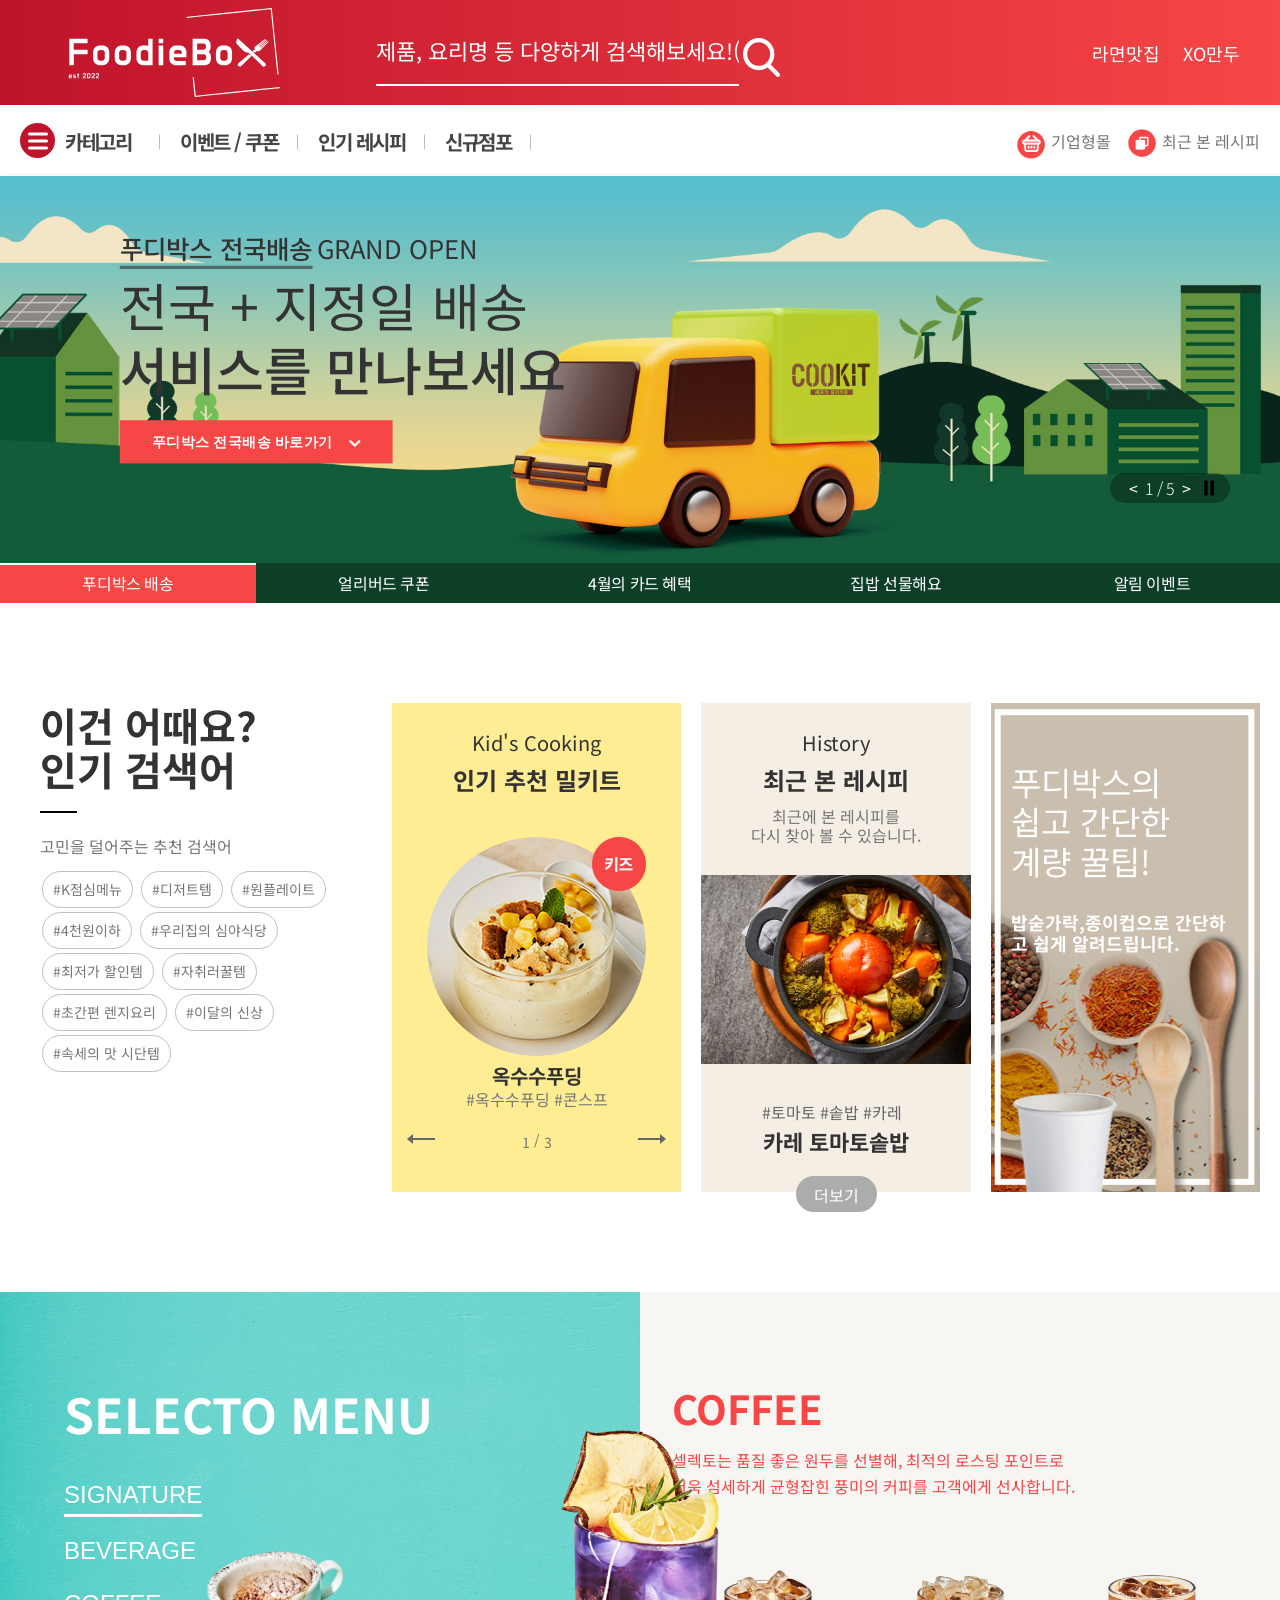
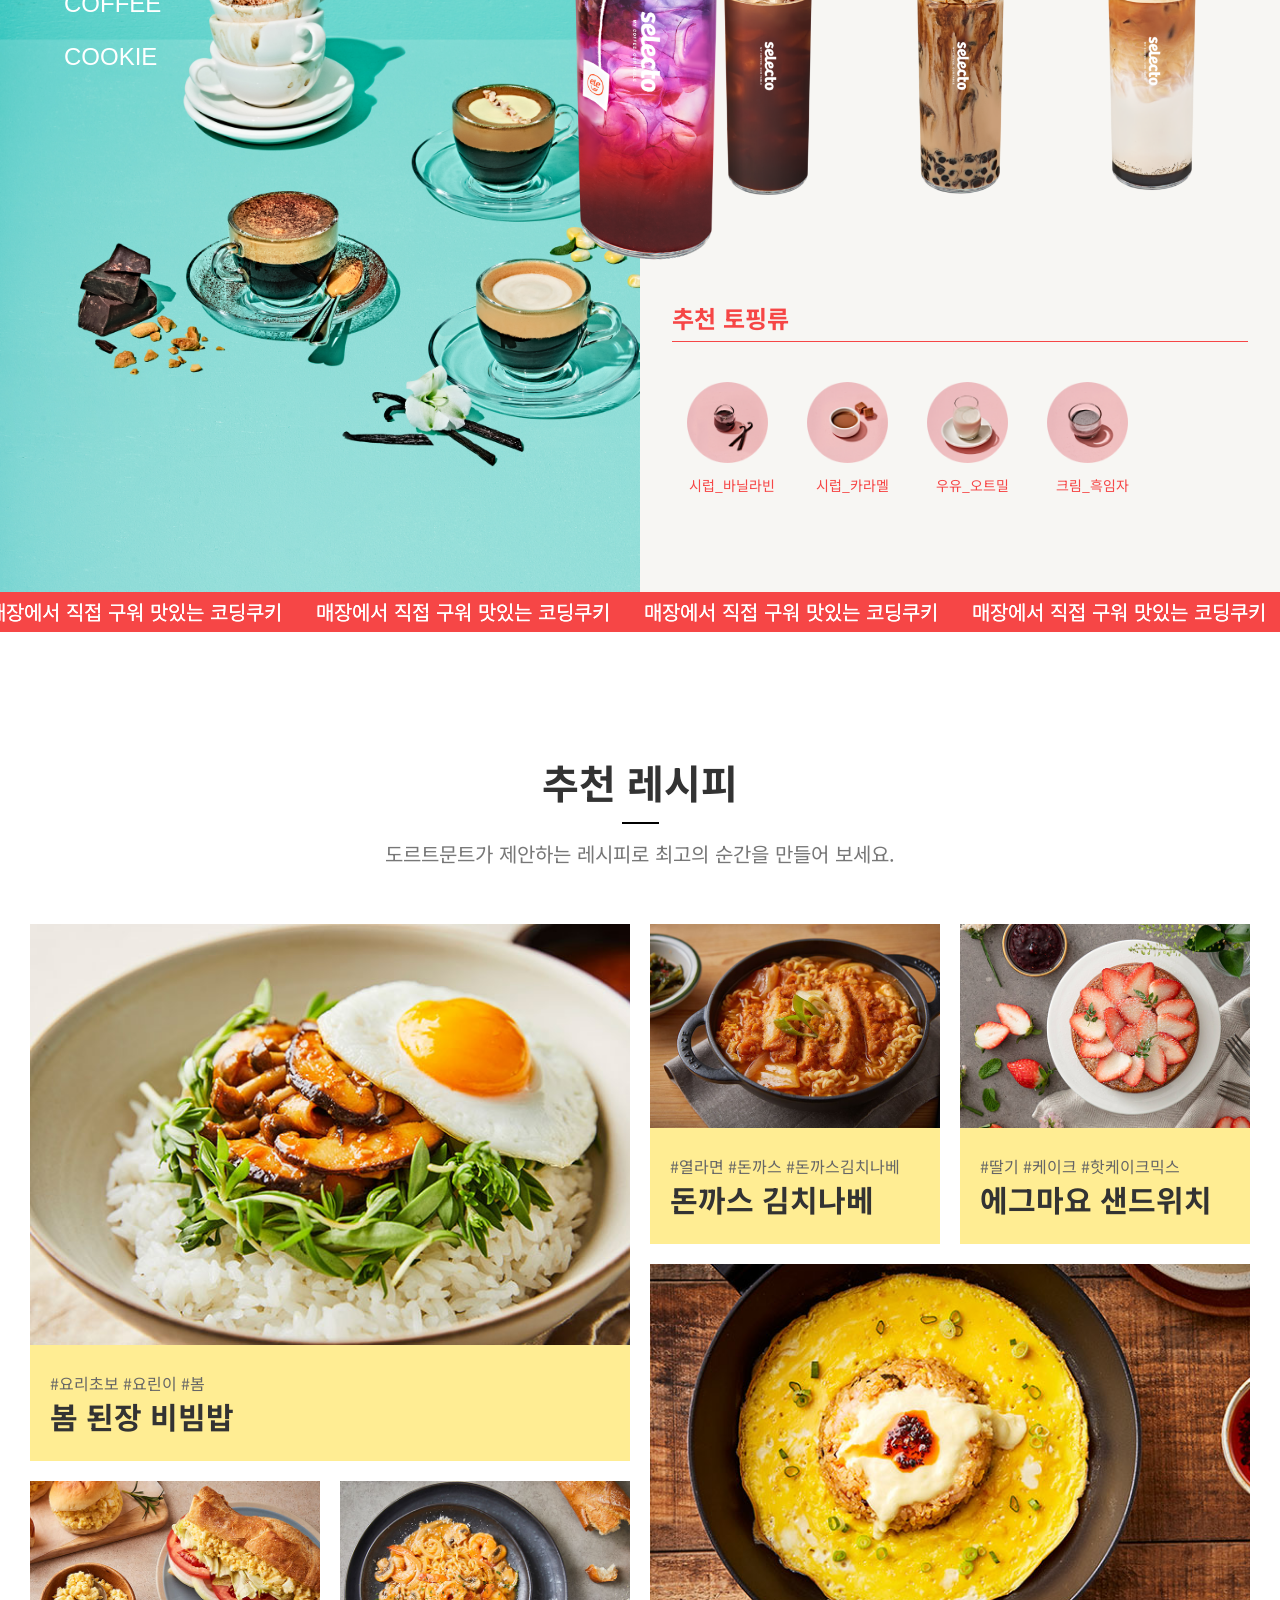
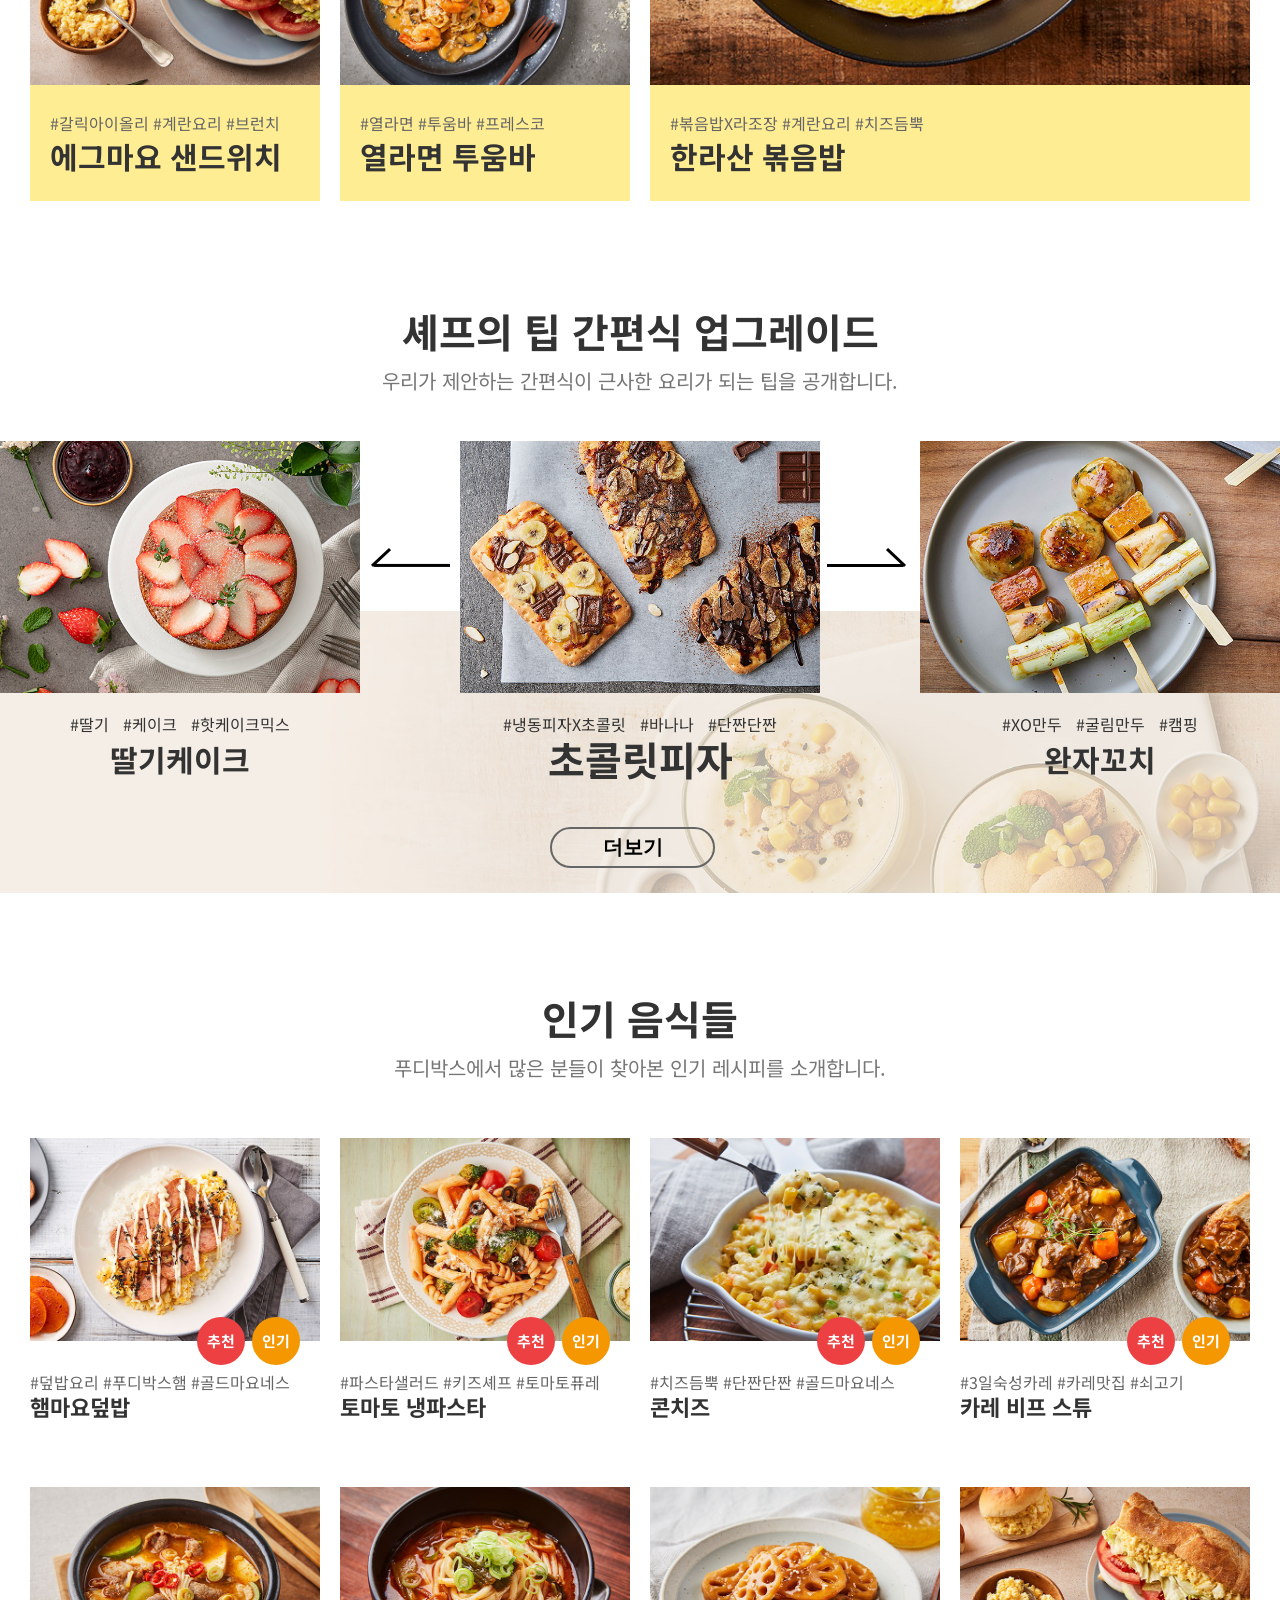
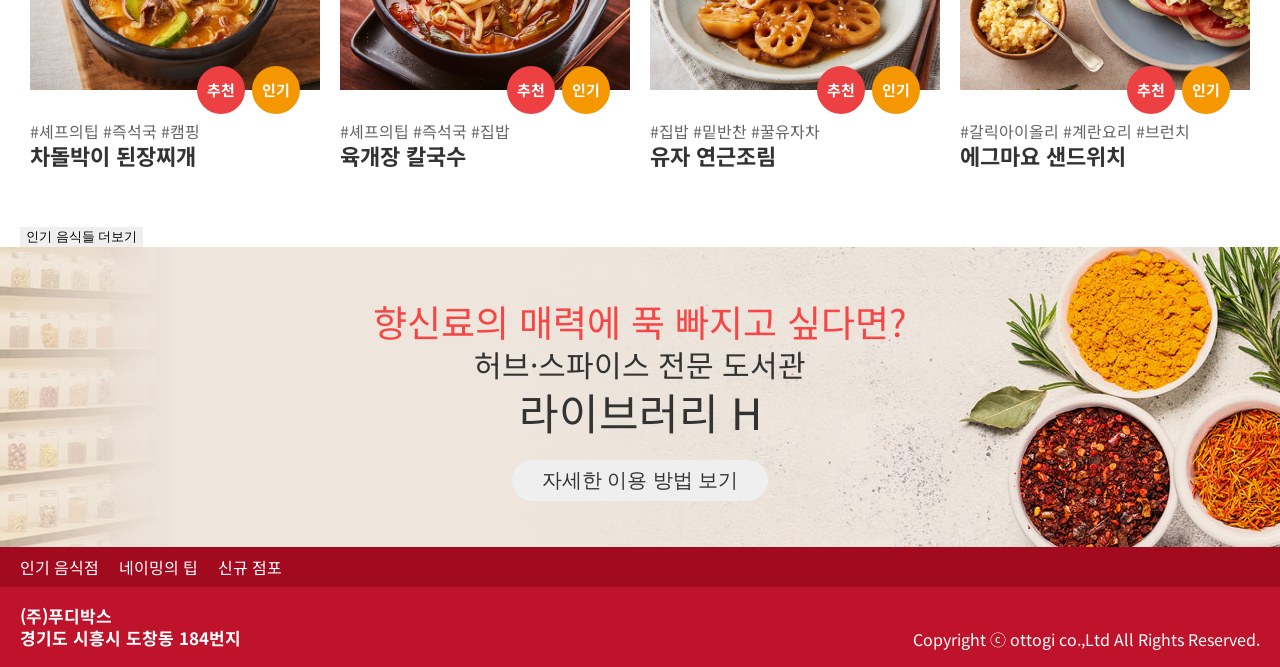
==== commit b43653bd: "Add files via upload" ====
--- a/1/index.html
+++ b/1/index.html
@@ -4,1864 +4,857 @@
     <meta charset="UTF-8">
     <meta http-equiv="X-UA-Compatible" content="IE=edge">
     <meta name="viewport" content="user-scalable=no, initial-scale=1.0, maximum-scale=1.0, width=device-width">
-    <link rel="icon" href="img/logo-bvb.svg" type="image/x-icon"> 
-    <link rel="stylesheet" href="css/basic.css">
-    <!-- <link rel="stylesheet" href="css/numberlist.css"> -->
+    <!-- <link rel="icon" href="파비콘로고넣는곳" type="image/x-icon">  -->
+    <link rel="stylesheet" href="css/common.css">
+    <link rel="stylesheet" href="css/main.css">
     <link rel="stylesheet" href="css/reset.css">
-    <link rel="stylesheet" href="css/swiper.min.css">
+    <!-- <link rel="stylesheet" href="css/swiper.min.css"> -->
+    <link rel="stylesheet" href="https://cdn.jsdelivr.net/npm/swiper@9/swiper-bundle.min.css" />
+    <!-- <script src="https://cdn.jsdelivr.net/npm/swiper@9/swiper-bundle.min.js"></script> -->
     <script src="js/swiper.min.js"></script>
-    <script defer type="module" src="js/players_list.js" type="text/javascript"></script>
-
-
+    <script src="js/foodJson.js" type="text/javascript"></script>
+
+    <!-- <script src="js/swiper.min.js"></script> -->
     <link rel="stylesheet" href="https://cdnjs.cloudflare.com/ajax/libs/font-awesome/6.3.0/css/all.min.css">
     <link rel="stylesheet" href="https://cdnjs.cloudflare.com/ajax/libs/font-awesome/4.7.0/css/font-awesome.css">
-    
-    <!-- <script src="https://code.jquery.com/jquery-2.2.0.min.js" type="text/javascript"></script> -->
-    <title>도르트문트CF</title>
+
+    <title>푸디박스</title>
 </head>
-<body>
+<body class="scroll_bar">
     <header>
-
-        <div class="header_top">
-            <div class="cuver">
+        <div class="h_top">
+            <div class="inner">
+                <h1><a href="index.html"><img src="logo/foodiebox.svg" alt="">메인로고</a></h1>
+                <div class="gnb_sch_form">
+                    <form name="h_form" id="h_form" action="">
+                        <input type="text" name="s_value" id="s_value" value="" maxlength="30" 
+                        placeholder="제품, 요리명 등 다양하게 검색해보세요!(예: 밀키트)" 
+                        title="검색어를 입력해주세요.">
+                        <label for="">
+                            <a href="" class="btn_sch"><img src="img/top_sch.png" alt="검색"></a>
+                        </label>
+                    </form>
+                </div><!--gnb_sch_form : END-->
                 <ul>
-                    <li class="on"><a href=""><i class="fa-solid fa-futbol"><span>BVB.hom</span></i></a></li>
-                    <li><a href=""><i class="fa-brands fa-youtube"><span>BVB-TV by 1&1</span></i></a></li>
-                    <li><a href=""><i class="fa-solid fa-shirt"title="팬샵"><span>FanShop</span></i></a></li>
-                    <li><a href=""><i class="fa-solid fa-ticket"title="티켓샵"><span>TicketShop</span></i></a></li>
-                    <li><a href=""><i class="fa-solid fa-chart-line"title="선수데이터"><span>Aktie</span></i></a></li>
-                    <li><a href=""><i class="fa-solid fa-trophy"><span>Borusseum</span></i></a></li>
-                    <li><a href=""><i class="fa-solid fa-child-reaching" title="어린이"><span>KisClub</span></i></a></li>
-                    <li><a href=""><i class="fa-solid fa-plane-departure" title="여행"><span>Reisen</span></i></a></li>
-                    <li><a href=""><i class="fa-solid fa-handshake" title="회원"><span>Vip Menmber</span></i></a></li>
-                    <li><a href=""><i class="fa-solid fa-heart" title="하트"><span>donation</span></i></a></li>
-                </ul>
-                <ul>
-                    <li><a href=""><i class="fa-solid fa-magnifying-glass" title="돋보기"><span></span></i></a></li>
-                    <li><a href=""><i class="fa-brands fa-facebook-f" title="페이스북"><span></span></i></a></li>
-                    <li><a href=""><i class="fa-brands fa-twitter" title="트위터"><span></span></i></a></li>
-                    <li><a href=""><i class="fa-brands fa-instagram" title="인스타"><span></span></i></a></li>
-                    <li><a href=""><i class="fa-brands fa-twitch"><span></span></i></a></li>
-                    <li><a href=""><i class="fa-solid fa-globe" title="글로벌"><span></span></i></a></li>
-                    <li><a href="">Login</a></li>
-                </ul>   
-            </div>
-            <button>up/down </button>
-        </div><!--header_top : END-->
-
-        <div class="gnb rotate">
-            <div class="rotate_n">
-                <h1><a href="#"><img src="img/logo-bvb.svg" alt=""></a></h1>
-                <h2><a href="#"><img src="img/logo-1und1_s.svg" alt=""  id="logoc"></a></h2>
-            </div>
-            <div class="h_inner">
-                <button class="bng_btn"><span>메뉴버튼</span></button>
-                <ul class="tabMenu">
-                    <li>
-                        <a href="#">NEWS</a>
-                        <ul  class="subMenu">
-                            <li><a href="">개요</a></li>
-                            <li><a href="#">인터뷰</a></li>
-                            <li><a href="#">배경</a></li>
-                            <li><a href="#">이야기</a></li>
-                            <li><a href="#">U23</a></li>
-                            <li><a href="#">이벤트</a></li>
-                            <li><a href="#">재단,기부금</a></li>
-                            <li><a href="#">뉴스 레터</a></li>
-                        </ul><!--subMenu : END-->
-                    </li>
-                    <li><a href="http://www.naver.com">BVB-TV</a></li>
-                    <li><a href="http://www.naver.com">SHOP</a></li>
-                    <li>
-                        <a href="#">TICKETS</a>
-                        <ul  class="subMenu">
-                            <li><a href="#">티켓 구매</a></li>
-                            <li><a href="#">티켓 정보</a></li>
-                            <li><a href="#">뉴스레터</a></li>
-                            <li><a href="#">경기 계획</a></li>
-                            <li><a href="#">뉴스 레터</a></li>
-                            <li><a href="#">이벤트</a></li>
-                            <li><a href="#">스타이움 투어</a></li>
-                            <li><a href="#">사전 판매 날짜</a></li>
-                        </ul><!--subMenu : END-->
-                    </li>
-                    <li>
-                        <a href="#">SPIELE</a>
-                        <ul class="subMenu">
-                            <li><a href="#">경기</a></li>
-                            <li><a href="#">동영상</a></li>
-                            <li><a href="#">경기 날짜</a></li>
-                            <li><a href="#">BVB 라디오</a></li>
-                            <li><a href="#">모든 경기들</a></li>
-                        </ul><!--subMenu : END-->
-                    </li>
-                    <li>
-                        <a href="#">MANNSCHAFTEN</a>
-                        <ul class="subMenu">
-                            <li><a href="#">선수단</a></li>
-                            <li><a href="#">유소년</a></li>
-                            <li><a href="#">전통</a></li>
-                        </ul><!--subMenu : END-->
-                    </li>
-                    <li>
-                        <a href="#">FANS</a>
-                        <ul class="subMenu">
-                            <li><a href="#">경기</a></li>
-                            <li><a href="#">팬클럽</a></li>
-                            <li><a href="#">팬 조언</a></li>
-                            <li><a href="#">팬 부서</a></li>
-                            <li><a href="#">BVB 소식</a></li>
-                            <li><a href="#">BVB 팬 월드</a></li>
-                        </ul><!--subMenu : END-->
-                    </li>
-                    <li>
-                        <a href="#">DER BVB</a>
-                        <ul class="subMenu">
-                            <li><a href="#">역사 소개</a></li>
-                            <li><a href="#">홈 구장 소개</a></li>
-                            <li><a href="#">자원 봉사자</a></li>
-                            <li><a href="#">재단, 기부금</a></li>
-                            <li><a href="#">일자리</a></li>
-                            <li><a href="#">E 풋볼</a></li>
-                        </ul><!--subMenu : END-->
-                    </li>
-                    <li>
-                        <a href="#">PARTNER / HOSPITALITY</a>
-                        <ul class="subMenu">
-                            <li><a href="#">비즈니스 뉴스</a></li>
-                            <li><a href="#">파트너들</a></li>
-                            <li><a href="#">파트너 네트워크</a></li>
-                        </ul><!--subMenu : END-->
-                    </li> 
-                    <!--<li><a href="#">뉴스</a></li>
-                    <li><a href="">도르트문트 TV</a></li>
-                    <li><a href="#">쇼핑</a></li>
-                    <li><a href="#">티켓</a></li>
-                    <li><a href="#">경기 일정</a></li>
-                    <li><a href="#">드림 팀</a></li>
-                    <li><a href="#">팬페이지</a></li>
-                    <li><a href="#">도르트문트 역사</a></li>
-                    <li><a href="#">파트너 기업</a></li>-->
-                </ul>
-            </div><!--h_inner : END-->
-            <button class="topBtn"><img src="img/topBtn.png" alt=""></button>
-        </div><!--gnb : END-->
-
-        <ul class="gnb_content tabBody">
-            <li>
-                <div class="skew_n">
-                    <div class="inner">
-                        <nav class="nav1">
-                            <ul>
-                                <li class="backBtn"><a href="#">뒤로</a></li>
-                                <li><a href="#">개요</a></li>
-                                <li><a href="#">인터뷰</a></li>
-                                <li><a href="#">배경</a></li>
-                                <li><a href="#">이야기</a></li>
-                                <li><a href="#">U23</a></li>
-                                <li><a href="#">재단,기부금</a></li>
-                                <li><a href="#">이벤트</a></li>
-                                <li><a href="#">뉴스 레터</a></li>
-                            </ul>
-                        </nav>
-                        <nav class="nav2">
-                            <h3>소식</h3>
-                            <ul>
-                                <li>
-                                    <a href="#">
-                                        <p>04.15</p>
-                                        <span>
-                                            게레이로가 전화를 끊고, 말렌이 맞고, 변신할 수 있습니다.
-                                        </span>
-                                    </a>
-                                </li>
-                                <li>
-                                    <a href="#">
-                                        <p>04.15</p>
-                                        <span>
-                                            게레이로가 전화를 끊고, 말렌이 맞고, 변신할 수 있습니다.
-                                        </span>
-                                    </a>
-                                </li>
-                                <li>
-                                    <a href="#">
-                                        <p>04.15</p>
-                                        <span>
-                                            게레이로가 전화를 끊고, 말렌이 맞고, 변신할 수 있습니다.
-                                        </span>
-                                    </a>
-                                </li>
-                                <li>
-                                    <a href="#">
-                                        <p>04.15</p>
-                                        <span>
-                                            게레이로가 전화를 끊고, 말렌이 맞고, 변신할 수 있습니다.
-                                        </span>
-                                    </a>
-                                </li>
-                                <li>
-                                    <a href="#">
-                                        <p>04.15</p>
-                                        <span>
-                                            게레이로가 전화를 끊고, 말렌이 맞고, 변신할 수 있습니다.
-                                        </span>
-                                    </a>
-                                </li>
-                                <li>
-                                    <a href="#">
-                                        <div class="news_btn">
-                                            모든 뉴스 보기
-                                        </div>
-                                    </a>
-                                </li>
-                            </ul>
-                        </nav>
-                        <nav class="nav3">
-                            <h3>경기 스토리</h3>
-                            <div>
-                                <dl>
-                                    <dt>다음 게임</dt>
-                                    <dd>
-                                        <span><img src="img/ranking6.png" alt=""></span>
-                                        <p><strong> - : - </strong></p>
-                                        <span><img src="img/logo-bvb.svg" alt=""></span>
-                                    </dd>
-                                    <dd>프랑크 푸르트 &nbsp;&nbsp;&nbsp;&nbsp;-&nbsp;&nbsp;&nbsp;&nbsp; 도르트 문트</dd>
-                                    <dd><img src="img/ass_logo_eca.png" alt=""></dd>
-                                    <dd><span>2023.05.27 18:30</span></dd>
-                                </dl>
-                                <dl>
-                                    <dt>마지막 게임</dt>
-                                    <dd>
-                                        <span><img src="img/muin.png" alt=""></span>
-                                        <p><strong>2 : 3</strong></p>
-                                        <span><img src="img/logo-bvb.svg" alt=""></span>
-                                    </dd>
-                                    <dd>바이에른 뮌헨 &nbsp;&nbsp;&nbsp;&nbsp;-&nbsp;&nbsp;&nbsp;&nbsp; 도르트 문트</dd>
-                                    <dd><img src="img/bl_17_footer.jpg" alt=""></dd>
-                                    <dd>26일 매치데이<span>2023.05.27 18:30</span></dd>
-                                </dl>
-                                <!-- <a href="">모든 게임 표시</a> -->
-                            </div>
-                        </nav>
-                        <nav class="nav4">
-                            <h3>BVB TV</h3>
-                            <img src="img/navImg01.jpg" alt="">
-                            <dl>
-                                <dt>지금 BVB TV 구독 박아!!</dt>
-                                <dd>
-                                    월 1.99유로에 원하는 클럽뿐만 아니라 모든 BVB 분데스리가, 유러피언 컵, DFB 컵 경기에 대한 최신 독점 비디오를 주문형으로 받을 수 있습니다.
-                                </dd>
-                            </dl>
-                            <a href="">
-                                BVB TV 바로가기
-                            </a>
-                        </nav>
-                    </div><!--inner : END-->
-                </div><!--skew_n : END-->
-            </li>
-            <li>
-                <div>
-                    <ul>
-                        <li class="backBtn"><a href="#">뒤로</a></li>
-                        
-                    </ul>
-                </div>
-            </li>
-            <li>
-                <div>
-                    내용3
-                    <ul>
-                        <li class="backBtn"><a href="#">뒤로</a></li>
-                        
-                    </ul>
-                </div>
-            </li>
-            <li>
-                <div class="skew_n">
-                    <div class="inner">
-                        <nav class="nav1">
-                            <ul>
-                                <li class="backBtn"><a href="#">뒤로</a></li>
-                                <li><a href="#">티켓 구매</a></li>
-                                <li><a href="#">사전 판매 날짜</a></li>
-                                <li><a href="#">티켓 정보</a></li>
-                                <li><a href="#">스타이움 투어</a></li>
-                                <li><a href="#">뉴스레터</a></li>
-                                <li><a href="#">경기 계획</a></li>
-                                <li><a href="#">이벤트</a></li>
-                                <li><a href="#">뉴스 레터</a></li>
-                            </ul>
-                        </nav>
-                        <nav class="nav4">
-                            <h3>티켓 구매 방법</h3>
-                            <img src="img/navImg02.jpg" alt="">
-                            <dl>
-                                <dt>여기 티켓이 있습니다!!</dt>
-                                <dd>
-                                    BVB를 가까이에서 경험하고 팀을 응원하세요.
-                                </dd>
-                            </dl>
-                            <a href="">
-                                매표소로
-                            </a>
-                        </nav><!--nav4 : END-->
-                        <nav class="nav4">
-                            <h3>티켓 뉴스</h3>
-                            <img src="img/navImg03.jpg" alt="">
-                            <dl>
-                                <dt>지금 BVB TV 구독 박아!!</dt>
-                                <dd>
-                                    목요일부터 보훔 경기 티켓 구매 가능
-                                </dd>
-                            </dl>
-                            <a href="">
-                                더 알아보기
-                            </a>
-                        </nav><!--nav4 : END-->
-                        <nav class="nav2">
-                            <h3>소식</h3>
-                            <ul>
-                                <li>
-                                    <a href="#">
-                                        <p>04.15</p>
-                                        <span>
-                                            게레이로가 전화를 끊고, 말렌이 맞고, 변신할 수 있습니다.
-                                        </span>
-                                    </a>
-                                </li>
-                                <li>
-                                    <a href="#">
-                                        <p>04.15</p>
-                                        <span>
-                                            게레이로가 전화를 끊고, 말렌이 맞고, 변신할 수 있습니다.
-                                        </span>
-                                    </a>
-                                </li>
-                                <li>
-                                    <a href="#">
-                                        <p>04.15</p>
-                                        <span>
-                                            게레이로가 전화를 끊고, 말렌이 맞고, 변신할 수 있습니다.
-                                        </span>
-                                    </a>
-                                </li>
-                                <li>
-                                    <a href="#">
-                                        <p>04.15</p>
-                                        <span>
-                                            게레이로가 전화를 끊고, 말렌이 맞고, 변신할 수 있습니다.
-                                        </span>
-                                    </a>
-                                </li>
-                                <li>
-                                    <a href="#">
-                                        <p>04.15</p>
-                                        <span>
-                                            게레이로가 전화를 끊고, 말렌이 맞고, 변신할 수 있습니다.
-                                        </span>
-                                    </a>
-                                </li>
-                                <li>
-                                    <a href="#">
-                                        <div class="news_btn">
-                                            모든 뉴스 보기
-                                        </div>
-                                    </a>
-                                </li>
-                            </ul>
-                        </nav>
-                        
-    
-                    </div><!--inner : END-->
-                </div><!--skew_n : END-->
-            </li>
-            <li>
-                <div class="skew_n">
-                    <div class="inner">
-                        <nav class="nav1">
-                            <ul>
-                                <li class="backBtn"><a href="#">뒤로</a></li>
-                                <li><a href="#">경기</a></li>
-                                <li><a href="#">BVB 라디오</a></li>
-                                <li><a href="#">동영상</a></li>
-                                <li><a href="#">경기 날짜</a></li>
-                                <li><a href="#">모든 경기들</a></li>
-                            </ul>
-                        </nav>
-                        <nav class="nav2">
-                            <h3>이벤트</h3>
-                            <ul>
-                                <li>
-                                    <a href="#">
-                                        <p>04.15</p>
-                                        <span>
-                                            잔디 공 스포츠 라이프치히 - 보루시아 도르트문트
-                                        </span>
-                                    </a>
-                                </li>
-                                <li>
-                                    <a href="#">
-                                        <p>04.15</p>
-                                        <span>
-                                            VfB 슈투트가르트-보루시아 도르트문트
-                                        </span>
-                                    </a>
-                                </li>
-                                <li>
-                                    <a href="#">
-                                        <p>04.15</p>
-                                        <span>
-                                            게레이로가 전화를 끊고, 말렌이 맞고, 변신할 수 있습니다.
-                                        </span>
-                                    </a>
-                                </li>
-                                <li>
-                                    <a href="#">
-                                        <p>04.15</p>
-                                        <span>
-                                            게레이로가 전화를 끊고, 말렌이 맞고, 변신할 수 있습니다.
-                                        </span>
-                                    </a>
-                                </li>
-                                <li>
-                                    <a href="#">
-                                        <p>04.15</p>
-                                        <span>
-                                            게레이로가 전화를 끊고, 말렌이 맞고, 변신할 수 있습니다.
-                                        </span>
-                                    </a>
-                                </li>
-                                <li>
-                                    <a href="#">
-                                        <div class="news_btn">
-                                            더 많은 이벤트 보기
-                                        </div>
-                                    </a>
-                                </li>
-                            </ul>
-                        </nav>
-                        <nav class="nav3">
-                            <h3>경기 스토리</h3>
-                            <div>
-                                <dl>
-                                    <dt>다음 게임</dt>
-                                    <dd>
-                                        <span><img src="img/ranking6.png" alt=""></span>
-                                        <p><strong> - : - </strong></p>
-                                        <span><img src="img/logo-bvb.svg" alt=""></span>
-                                    </dd>
-                                    <dd>프랑크 푸르트 &nbsp;&nbsp;&nbsp;&nbsp;-&nbsp;&nbsp;&nbsp;&nbsp; 도르트 문트</dd>
-                                    <dd><img src="img/ass_logo_eca.png" alt=""></dd>
-                                    <dd><span>2023.05.27 18:30</span></dd>
-                                </dl>
-                                <dl>
-                                    <dt>마지막 게임</dt>
-                                    <dd>
-                                        <span><img src="img/muin.png" alt=""></span>
-                                        <p><strong>2 : 3</strong></p>
-                                        <span><img src="img/logo-bvb.svg" alt=""></span>
-                                    </dd>
-                                    <dd>바이에른 뮌헨 &nbsp;&nbsp;&nbsp;&nbsp;-&nbsp;&nbsp;&nbsp;&nbsp; 도르트 문트</dd>
-                                    <dd><img src="img/bl_17_footer.jpg" alt=""></dd>
-                                    <dd>26일 매치데이<span>2023.05.27 18:30</span></dd>
-                                </dl>
-                                <!-- <a href="">모든 게임 표시</a> -->
-                            </div>
-                        </nav>
-                        <nav class="nav4">
-                            <h3>혜택</h3>
-                            <img src="img/navImg04.jpg" alt="">
-                            <dl>
-                                <dt>팬 혜택: WOW + BVB-TV 12개월</dt>
-                                <dd>
-                                    WOW를 통해 BVB가 분데스리가와 DFB 컵은 물론 최고의 핸드볼, 테니스, 골프, 포뮬러 1 경기를 라이브로 볼 수 있습니다. 
-                                    또한 독점 비디오 및 보고서가 포함된 BVB 아카이브에 액세스할 수 있습니다. 
-                                    한 달에 €24.99에 함께 사용하세요.
-                                </dd>
-                            </dl>
-                            <a href="">
-                                BVB TV 바로가기
-                            </a>
-                        </nav>
-                    </div><!--inner : END-->
-                </div><!--skew_n : END-->
-            </li>
-            <li>
-                <div class="skew_n">
-                    <div class="inner">
-                        <nav class="nav1">
-                            <ul>
-                                <li class="backBtn"><a href="#">뒤로</a></li>
-                                <li><a href="#">선수단</a></li>
-                                <li><a href="#">유소년</a></li>
-                                <li><a href="#">전통</a></li>
-                            </ul>
-                        </nav>
-                        <nav class="nav5">
-                            <h3>골키퍼</h3>
-                            <ul>
-                                <li><a href="#"><p>1</p><span>그레고리 코벨</span></a></li>
-                                <li><a href="#"><p>33</p><span>알렉산더 마이어</span></a></li>
-                                <li><a href="#"><p>35</p><span>마르셀 로트카</span></a></li>
-                                <li><a href="#"><p>38</p><span>루카 운베혼</span></a></li>
-                            </ul>
-                        </nav><!--nav5 : END-->
-                        <nav class="nav5">
-                            <h3>수비수</h3>
-                            <ul>
-                                <li><a href="#"><p>2</p><span>마테우 모리 바우자</span></a></li>
-                                <li><a href="#"><p>4</p><span>니코 슐로터벡</span></a></li>
-                                <li><a href="#"><p>13</p><span>라파엘 게레이로</span></a></li>
-                                <li><a href="#"><p>14</p><span>니코 슐즈</span></a></li>
-                                <li><a href="#"><p>15</p><span>마츠 후엘스</span></a></li>
-                                <li><a href="#"><p>24</p><span>토마스 뮐너</span></a></li>
-                                <li><a href="#"><p>25</p><span>니클라스 술레</span></a></li>
-                                <li><a href="#"><p>26</p><span>줄리안라이어슨</span></a></li>
-                            </ul>
-                        </nav><!--nav5 : END-->
-                        <nav class="nav5">
-                            <h3>미드필더</h3>
-                            <ul>
-                                <li><a href="#"><p>6</p><span>살리 오즈칸</span></a></li>
-                                <li><a href="#"><p>7</p><span>조반니 레이나</span></a></li>
-                                <li><a href="#"><p>8</p><span>마흐무드 다후드</span></a></li>
-                                <li><a href="#"><p>11</p><span>마르코레우스</span></a></li>
-                                <li><a href="#"><p>17</p><span>마리우스 울프</span></a></li>
-                                <li><a href="#"><p>19</p><span>줄리안 브란트</span></a></li>
-                                <li><a href="#"><p>22</p><span>주드 벨링엄</span></a></li>
-                                <li><a href="#"><p>23</p><span>멀레 칸</span></a></li>
-                                <li><a href="#"><p>30</p><span>펠릭스 패스</span></a></li>
-                                <li><a href="#"><p>32</p><span>압둘라예 카마라</span></a></li>
-                                <li><a href="#"><p>42</p><span>곡탄 구르푸즈</span></a></li>
-                            </ul>
-                        </nav><!--nav5 : END-->
-                        <nav class="nav5">
-                            <h3>공격수</h3>
-                            <ul>
-                                <li><a href="#"><p>9</p><span>세바스티안 힐러</span></a></li>
-                                <li><a href="#"><p>16</p><span>줄리앙 듀랑빌</span></a></li>
-                                <li><a href="#"><p>18</p><span> 유수파 무코코</span></a></li>
-                                <li><a href="#"><p>20</p><span>앤서니 모데스트</span></a></li>
-                                <li><a href="#"><p>20</p><span>앤서니 모데스트</span></a></li>
-                                <li><a href="#"><p>21</p><span>도넬 페인트</span></a></li>
-                                <li><a href="#"><p>27</p><span>카림 아데예미</span></a></li>
-                                <li><a href="#"><p>43</p><span>제이미 바이노 기른스</span></a></li>
-                            </ul>
-                        </nav><!--nav5 : END-->
-                    </div><!--inner : END-->
-                </div><!--skew_n : END-->
-            </li>
-    
-            <li>
-                <div class="skew_n">
-                    <div class="inner">
-                        <nav class="nav1">
-                            <ul>
-                                <li class="backBtn"><a href="#">뒤로</a></li>
-                                <li><a href="#">경기</a></li>
-                                <li><a href="#">BVB 소식</a></li>
-                                <li><a href="#">팬클럽</a></li>
-                                <li><a href="#">팬 조언</a></li>
-                                <li><a href="#">팬 부서</a></li>
-                                <li><a href="#">BVB 팬 월드</a></li>
-                            </ul>
-                        </nav>
-                        <nav class="nav2">
-                            <h3>이벤트</h3>
-                            <ul>
-                                <li>
-                                    <a href="#">
-                                        <p>04.15</p>
-                                        <span>
-                                            잔디 공 스포츠 라이프치히 - 보루시아 도르트문트
-                                        </span>
-                                    </a>
-                                </li>
-                                <li>
-                                    <a href="#">
-                                        <p>04.15</p>
-                                        <span>
-                                            VfB 슈투트가르트-보루시아 도르트문트
-                                        </span>
-                                    </a>
-                                </li>
-                                <li>
-                                    <a href="#">
-                                        <p>04.15</p>
-                                        <span>
-                                            게레이로가 전화를 끊고, 말렌이 맞고, 변신할 수 있습니다.
-                                        </span>
-                                    </a>
-                                </li>
-                                <li>
-                                    <a href="#">
-                                        <p>04.15</p>
-                                        <span>
-                                            게레이로가 전화를 끊고, 말렌이 맞고, 변신할 수 있습니다.
-                                        </span>
-                                    </a>
-                                </li>
-                                <li>
-                                    <a href="#">
-                                        <p>04.15</p>
-                                        <span>
-                                            게레이로가 전화를 끊고, 말렌이 맞고, 변신할 수 있습니다.
-                                        </span>
-                                    </a>
-                                </li>
-                                <li>
-                                    <a href="#">
-                                        <div class="news_btn">
-                                            더 많은 이벤트 보기
-                                        </div>
-                                    </a>
-                                </li>
-                            </ul>
-                        </nav>
-                        <nav class="nav4">
-                            <h3>베팅 모든것</h3>
-                            <img src="img/navImg04.jpg" alt="">
-                            <dl>
-                                <dt>Nobby에 대한 모든 것 - 검정색과 노란색 베팅 그룹</dt>
-                                <dd>
-                                    검은색 및 노란색 베팅 그룹에서 Nobby는 모든 Borussia 플레이어에게 베팅에 도전합니다! 
-                                    참여는 물론 무료이며 최고의 팁을 주는 사람은 매 경기일과 시즌이 끝날 때 독점적인 BVB 상을 받습니다. 
-                                    페이스북 친구를 초대하여 경쟁할 수도 있습니다.
-                                </dd>
-                            </dl>
-                            <a href="">
-                                베팅 바로가기
-                            </a>
-                        </nav>
-                    </div><!--inner : END-->
-                </div><!--skew_n : END-->
-            </li>
-            <li>
-                <div class="skew_n">
-                    <div class="inner">
-                        <nav class="nav1">
-                            <ul>
-                                <li class="backBtn"><a href="#">뒤로</a></li>
-                                <li><a href="#">역사 소개</a></li>
-                                <li><a href="#">홈 구장 소개</a></li>
-                                <li><a href="#">자원 봉사자</a></li>
-                                <li><a href="#">재단, 기부금</a></li>
-                                <li><a href="#">일자리</a></li>
-                                <li><a href="#">E 풋볼</a></li>
-                            </ul>
-                        </nav>
-                        <nav class="nav4">
-                            <h3>노동조합</h3>
-                            <img src="img/bvb_gnb_01.jpg" alt="">
-                            <dl>
-                                <dt>보르지그플라츠 출생</dt>
-                                <dd>
-                                    BV의 가장 중요한 기관. 
-                                    보루시아 09 eV 도르트문트와 그 멤버들.
-                                </dd>
-                            </dl>
-                            <a href="">
-                                협회 위원회
-                            </a>
-                        </nav>
-                        <nav class="nav4">
-                            <h3>노동 위원회</h3>
-                            <img src="img/bvb_gnb_02.jpg" alt="">
-                            <dl>
-                                <dt>KGAA</dt>
-                                <dd>
-                                    Borussia Dortmund GmbH & Co. KGaA, 위원회 및 구성원에 대한 개요입니다.
-                                </dd>
-                            </dl>
-                            <a href="">
-                                더 알아보기
-                            </a>
-                        </nav>
-                        <nav class="nav4">
-                            <h3>일자리</h3>
-                            <img src="img/bvb_gnb_03.jpg" alt="">
-                            <dl>
-                                <dt>일자리</dt>
-                                <dd>
-                                    보루시아 도르트문트는 단순한 고용주 그 이상입니다. 
-                                    무엇보다 보루시아 도르트문트는 삶의 방식이기도 하다. 
-                                    이것은 우리의 기업 및 클럽 문화에 반영됩니다. 
-                                    보루시아 도르트문트에서 일하는 사람들은 BVB 가족과 떼려야 뗄 수 없는 감정적 연결을 느낍니다. 
-                                </dd>
-                            </dl>
-                            <a href="">
-                                더 알아보기
-                            </a>
-                        </nav>
-                        <nav class="nav4">
-                            <h3>재단, 기부금</h3>
-                            <img src="img/bvb_gnb_04.jpg" alt="">
-                            <dl>
-                                <dt>라이트 업 - BVB 재단</dt>
-                                <dd>
-                                    분데스리가 50회 시즌 12일, 보루시아 도르트문트가 비영리재단 '라이트업'의 창립을 맞아 별의 탄생을 자축했다.
-                                </dd>
-                            </dl>
-                            <a href="">
-                                더 알아보기
-                            </a>
-                        </nav>
-                        <nav class="nav4">
-                            <h3>우리의 게임</h3>
-                            <img src="img/bvb_gnb_05.jpg" alt="">
-                            <dl>
-                                <dt>BVB의 지속 가능한 개발</dt>
-                                <dd>
-                                    연대와 공동체로 보루시아 도르트문트의 지속 가능한 보고서를 우리는 항상 개발한다.
-                                </dd>
-                            </dl>
-                            <a href="">
-                                더 알아보기
-                            </a>
-                        </nav>
-                    </div><!--inner : END-->
-                </div><!--skew_n : END-->
-            </li>
-            <li>
-                <div class="skew_n">
-                    <div class="inner">
-                        <nav class="nav1">
-                            <ul>
-                                <li class="backBtn"><a href="#">뒤로</a></li>
-                                <li><a href="#">비즈니스 뉴스</a></li>
-                                <li><a href="#">파트너들</a></li>
-                                <li><a href="#">파트너 네트워크</a></li>
-                            </ul>
-                        </nav>
-                        <nav class="nav4">
-                            <img src="img/fatner_bng01.png" alt="">
-                            <a href="">
-                                더 알아보기
-                            </a>
-                        </nav>
-                        <nav class="nav4">
-                            <img src="img/fatner_bng02.png" alt="">
-                            <a href="">
-                                더 알아보기
-                            </a>
-                        </nav>
-                        <nav class="nav4">
-                            <img src="img/fatner_bng03.png" alt="">
-                            <a href="">
-                                더 알아보기
-                            </a>
-                        </nav>
-                        <nav class="nav4">
-                            <img src="img/fatner_bng04.png" alt="">
-                            <a href="">
-                                더 알아보기
-                            </a>
-                        </nav>
-                        <nav class="nav4">
-                            <img src="img/fatner_bng06.png" alt="">
-                            <a href="">
-                                더 알아보기
-                            </a>
-                        </nav>
-                    </div><!--inner : END-->
-                </div><!--skew_n : END-->
-            </li>
-        </ul>
-
-    </header>
-
-
-    <div class="wr">
-
-
-        <div class="swiper-container visual skew ">
-            <!-- <div class="swiper-scrollbar"></div> -->
-
-            <div class="swiper-wrapper ">
-                <div class="swiper-slide on">
-                    <div class="img">
-                        <dl class="visual_txt">
-                            <dt>도르트문트 CF</dt>
-                            <dd> 도르트문트는 12연승을 거두며<br /> 
-                                리그 역사를 만들었습니다.
-                            </dd>
-                            <dd>
-                                2023년04년17일
-                            </dd>
-                        </dl><!--visual_txt : END-->
-                    </div>
-                </div><!---슬라이더 컨텐--->
-                <div class="swiper-slide ">
-                    <div class="img">
-                        <dl class="visual_txt">
-                            <dt>도르트문트 CF</dt>
-                            <dd> 도르트문트는 12연승을 거두며<br /> 
-                                리그 역사를 만들었습니다.
-                            </dd>
-                            <dd>
-                                2023년04년17일
-                            </dd>
-                        </dl><!--visual_txt : END-->
-                    </div>
-                </div><!---슬라이더 컨텐--->
-                <div class="swiper-slide ">
-                    <div class="img">
-                        <dl class="visual_txt">
-                            <dt>도르트문트 CF</dt>
-                            <dd> 도르트문트는 12연승을 거두며<br /> 
-                                리그 역사를 만들었습니다.
-                            </dd>
-                            <dd>
-                                2023년04년17일
-                            </dd>
-                        </dl><!--visual_txt : END-->
-                    </div>
-                </div><!---슬라이더 컨텐--->
-                <div class="swiper-slide ">
-                    <div class="img">
-                        <dl class="visual_txt">
-                            <dt>도르트문트 CF</dt>
-                            <dd> 도르트문트는 12연승을 거두며<br /> 
-                                리그 역사를 만들었습니다.
-                            </dd>
-                            <dd>
-                                2023년04년17일
-                            </dd>
-                        </dl><!--visual_txt : END-->
-                    </div>
-                </div><!---슬라이더 컨텐--->
-
-            </div><!--swiper-wrapper : END-->
-            <ul class="swiper-pagination ul skew_n"></div>
-            <!-- <ul class="swiper-pagination ">
-                <li class="on"><img src="img/baner02.jpg" alt=""><span>도르트문트 CF</span></li>
-                <li><img src="img/wu02.webp" alt=""><span>BVB 팬샵</span></li>
-                <li><img src="img/wu02.webp" alt=""><span>새로운 컬렉션</span></li>
-                <li><img src="img/wu02.webp" alt=""><span>BVB 파트너스</span></li>
-            </ul> -->
-            <!-- <ul class="ul skew_n">
-                <li class="on"><img src="img/baner02.jpg" alt=""><span>도르트문트 CF</span></li>
-                <li><img src="img/wu02.webp" alt=""><span>BVB 팬샵</span></li>
-                <li><img src="img/wu02.webp" alt=""><span>새로운 컬렉션</span></li>
-                <li><img src="img/wu02.webp" alt=""><span>BVB 파트너스</span></li>
-            </ul> -->
-        </div>
-        <div class="nextBtn visualBtn">
-            <div class="swiper-button-prev2"><</div>
-            <div class="swiper-button-next2">></div>
-        </div><!--nextBtn : END-->
-    </div><!--wr : END-->
-
-
-
-
-    <main>
-        <section class="content1 skew">
-            <ul>
-                <li>
-                    <div class="game_con1">
-                        <h3>이전 경기 결과</h3>
-                        <div class="score">
-                            <div>
-                                <p><img src="img/muin.png" alt=""></p>
-                            </div>
-                            <div>2 : 2</div>
-                            <div>
-                                <p><img src="img/logo-bvb.svg" alt=""></p>
-                            </div>
-                        </div><!--score : END -->
-                        <dl>
-                            <dt>샬케04 VS<strong> 도르트문트</strong></dt>
-                            <dd>분데스리가<br />2023년 03월 11일 18:30 경기</dd>
-                        </dl>
-                    </div><!--game_con : END-->
-                </li>
-                <li>
-                    <div class="game_con2">
-                        <h3>돌아오는 경기</h3>
-                        <div class="score">
-                            <div>
-                                <img src="img/logo-bvb.svg" alt="">
-                                <span>도르트문트</span>
-                            </div>
-                            <div><span><strong> - </strong>&nbsp;VS&nbsp;<strong> - </strong></span></div>
-                            <div>
-                                <img src="img/koln.png" alt="">
-                                <span>1.FC KOLN</span>
-                            </div>
-                        </div><!--score : END-->
-                        <ul class="game_con2_list">
-                            <li>SIGNAL IDUNA </li>
-                            <li>2023.04.27 18:30</li>
-                            <li>BUNDESLIGA</li>
-                            <li><a href="#">TICKETS</a></li>
-                        </ul>
-                    </div><!--game_con : END-->
-                </li>
-                <li>
-                    <div class="game_con3">
-                        <h3>이후의 경기들</h3>
-                        <dl>
-                            <dt>바이에른 바이에른 - 보루시아 도르트문트</dt>
-                            <dd>2023. 05. 24 / 18:30</dd>
-                        </dl>
-                        <dl>
-                            <dt>스포츠 라이프치히 - 보루시아 도르트문트</dt>
-                            <dd>2023. 06. 04 / 20:45</dd>
-                        </dl>
-                        <dl>
-                            <dt>유니온 베를린 - 보루시아 도르트문트</dt>
-                            <dd>2023. 08. 23 / 15:30</dd>
-                        </dl>
-                    </div><!--game_con : END-->
-                </li>
-            </ul>
-        </section><!--content1 : END-->
-        <section class="content2 skew">
-            <div class="inner">
-                <h2>분대스리가 뉴스</h2>
-                <ul class="new_ul1">
-                    <li>
-                        <a href="">
-                            <div class="img">
-                                <span>2023. 03. 18</span>
-                                <img src="img/new01.jpg" alt="">
-                            </div>
-                            <dl>
-                                <dt>시버트 휘파람 | 하늘 방송</dt>
-                                <dd>
-                                    보루시아 도르트문트는 토요일 SIGNAL IDUNA PARK에서 1. FC Köln과 경기를 치릅니다. 
-                                    킥오프는 오후 6시 30분이다. 분데스리가 홈 경기에 대한 모든 정보를 간결한 형태로 요약했습니다. 
-                                    신제품이 나오자마자 보루시아 도르트문트와 도르트문트 및 해당 지역의 일반적인 관심 서비스는 보루시아 도르트문트는 토요일보루시아 도르트문트는 토요일 SIGNAL IDUNA PARK에서 1. FC Köln과 경기를 치릅니다. 
-                                    킥오프는 오후 6시 30분이다. 분데스리가 홈 경기에 대한 모든 정보를 간결한 형태로 요약했습니다. 
-                                    신제품이 나오자마자 보루시아 도르트문트와 도르트문트 및 해당 지역의 일반적인 관심 서비스는 보루시아 도르트문트는 토요일
-                                    보루시아 도르트문트는 토요일 SIGNAL IDUNA PARK에서 1. FC Köln과 경기를 치릅니다. 
-                                    킥오프는 오후 6시 30분이다. 분데스리가 홈 경기에 대한 모든 정보를 간결한 형태로 요약했습니다. 
-                                </dd>
-                            </dl>
-                        </a>
-                    </li>
-                    <li>
-                        <ul>
-                            <li>
-                                <a href="">
-                                    <div class="img">
-                                        <span>2023. 04. 24</span>
-                                        <img src="img/new02.jpg" alt="">
-                                    </div>
-                                    <dl>
-                                        <dt>
-                                            함께하는 홀리데이 매거진</dt>
-                                        <dd>
-                                            보루시아 도르트문트는 토요일 SIGNAL IDUNA PARK에서 1. FC Köln과 경기를 치릅니다. 
-                                            킥오프는 오후 6시 30분이다. 분데스리가 홈 경기에 대한 모든 정보를 간결한 형태로 요약했습니다. 
-                                            신제품이 나오자마자 보루시아 도르트문트와 도르트문트 및 해당 지역의 일반적인 관심 서비스는
-                                        </dd>
-                                    </dl>
-                                </a>
-                            </li>
-                            <li>
-                                <a href="">
-                                    <div class="img">
-                                        <span>2023. 05. 07</span>
-                                        <img src="img/new03.jpg" alt="">
-                                    </div>
-                                    <dl>
-                                        <dt>시버트 휘파람 | 하늘 방송</dt>
-                                        <dd>
-                                            보루시아 도르트문트는 토요일 SIGNAL IDUNA PARK에서 1. FC Köln과 경기를 치릅니다. 
-                                            킥오프는 오후 6시 30분이다. 분데스리가 홈 경기에 대한 모든 정보를 간결한 형태로 요약했습니다. 
-                                            신제품이 나오자마자 보루시아 도르트문트와 도르트문트 및 해당 지역의 일반적인 관심 서비스는
-                                        </dd>
-                                    </dl>
-                                </a>
-                            </li>
-                        </ul>
-                    </li>
-                    <li>
-                        <a href="">
-                            <div class="img">
-                                <span>파트너스 광고</span>
-                                <img src="img/b_baner2.jpg" alt="">
-                            </div>
-                        </a>
-                    </li>
-                    <li>
-                        <a href="">
-                            <div class="img">
-                                <span>2023. 03. 18</span>
-                                <img src="img/new04.jpg" alt="">
-                            </div>
-                            <dl>
-                                <dt>시버트 휘파람 | 하늘 방송</dt>
-                                <dd>
-                                    보루시아 도르트문트는 토요일 SIGNAL IDUNA PARK에서 1. FC Köln과 경기를 치릅니다. 
-                                    킥오프는 오후 6시 30분이다. 분데스리가 홈 경기에 대한 모든 정보를 간결한 형태로 요약했습니다. 
-                                    신제품이 나오자마자 보루시아 도르트문트와 도르트문트 및 해당 지역의 일반적인 관심 서비스는 보루시아 도르트문트는 토요일
-                                </dd>
-                            </dl>
-                        </a>
-                    </li>
-                    <li>
-                        <a href="">
-                            <div class="img">
-                                <span>2023. 03. 18</span>
-                                <img src="img/new05.jpg" alt="">
-                            </div>
-                            <dl>
-                                <dt>시버트 휘파람 | 하늘 방송</dt>
-                                <dd>
-                                    보루시아 도르트문트는 토요일 SIGNAL IDUNA PARK에서 1. FC Köln과 경기를 치릅니다. 
-                                    킥오프는 오후 6시 30분이다. 분데스리가 홈 경기에 대한 모든 정보를 간결한 형태로 요약했습니다. 
-                                    신제품이 나오자마자 보루시아 도르트문트와 도르트문트 및 해당 지역의 일반적인 관심 서비스는 보루시아 도르트문트는 토요일
-                                </dd>
-                            </dl>
-                        </a>
-                    </li>
-                    <li>
-                        <a href="">
-                            <div class="img">
-                                <span>2023. 03. 18</span>
-                                <img src="img/new06.jpg" alt="">
-                            </div>
-                            <dl>
-                                <dt>시버트 휘파람 | 하늘 방송</dt>
-                                <dd>
-                                    보루시아 도르트문트는 토요일 SIGNAL IDUNA PARK에서 1. FC Köln과 경기를 치릅니다. 
-                                    킥오프는 오후 6시 30분이다. 분데스리가 홈 경기에 대한 모든 정보를 간결한 형태로 요약했습니다. 
-                                </dd>
-                            </dl>
-                        </a>
-                    </li>
-                    <li>
-                        <a href="">
-                            <div class="img">
-                                <span>2023. 03. 18</span>
-                                <img src="img/new07.jpg" alt="">
-                            </div>
-                            <dl>
-                                <dt>
-                                    U19는 이제 타이틀 해트트릭을 목표로 합니다.</dt>
-                                <dd>
-                                    보루시아 도르트문트는 토요일 SIGNAL IDUNA PARK에서 1. FC Köln과 경기를 치릅니다. 
-                                    킥오프는 오후 6시 30분이다. 분데스리가 홈 경기에 대한 모든 정보를 간결한 형태로 요약했습니다. 
-                                    신제품이 나오자마자 보루시아 도르트문트와 도르트문트 및 해당 지역의 일반적인 관심 서비스는 보루시아 도르트문트는 토요일
-                                </dd>
-                            </dl>
-                        </a>
-                    </li>
-                </ul>
-                <div class="r_baner">
-                    <a href="#">
-                        <img src="img/r_baner.jpg" alt="">
-                        <span>파트너 광고</span>
-                    </a>
-                </div><!--r_baner : END-->
-                <div class="news_plus">
-                    <a href="#">
-                        뉴스 개요 더보기
-                    </a>
-                </div>
-            </div><!--inner : END-->
-        </section><!--content2 : END-->
-        <section class="content3 skew">
-            <div class="inner skew_n">
-                <h2>도르트문트 선수단</h2>
-                <div class="swiper-container players ">
-                    <!-- <div class="swiper-scrollbar"></div> -->
-
-                    <ul class="swiper-wrapper  list_bu">
-                        <li class="swiper-slide on">
-                            <div>
-                                <a href="#">
-                                    <div class="img">
-                                        <img src="img/h01.png" alt="">
-                                        <p class="p1"><span></span></p>
-                                        <p class="p2"></p>
-                                        <p class="p3"></p>
-                                        <p class="p4"></p>
-                                    </div><!--img : END-->
-                                    <dl>
-                                        <dt><span>1</span><span>주드벨링엄</span></dt>
-                                        <dd></dd>
-                                    </dl>
-                                </a>
-                            </div>
-                        </li><!---슬라이더 컨텐--->
-                        <li class="swiper-slide ">
-                            <div>
-                                <a href="#">
-                                    <div class="img">
-                                        <img src="img/h02.png" alt="">
-                                        <p class="p1"><span></span></p>
-                                        <p class="p2"></p>
-                                        <p class="p3"></p>
-                                        <p class="p4"></p>
-                                    </div><!--img : END-->
-                                    <dl>
-                                        <dt><span>2</span><span>주드벨링엄</span></dt>
-                                        <dd></dd>
-                                    </dl>
-                                </a>
-                            </div>
-                        </li>
-                        <li class="swiper-slide ">
-                            <div>
-                                <a href="#">
-                                    <div class="img">
-                                        <img src="img/h03.png" alt="">
-                                        <p class="p1"><span></span></p>
-                                        <p class="p2"></p>
-                                        <p class="p3"></p>
-                                        <p class="p4"></p>
-                                    </div><!--img : END-->
-                                    <dl>
-                                        <dt><span>3</span><span>주드벨링엄</span></dt>
-                                        <dd></dd>
-                                    </dl>
-                                </a>
-                            </div>
-                        </li>
-                        <li class="swiper-slide ">
-                            <div>
-                                <a href="#">
-                                    <div class="img">
-                                        <img src="img/h04.png" alt="">
-                                        <p class="p1"><span></span></p>
-                                        <p class="p2"></p>
-                                        <p class="p3"></p>
-                                        <p class="p4"></p>
-                                    </div><!--img : END-->
-                                    <dl>
-                                        <dt><span>4</span><span>주드벨링엄</span></dt>
-                                        <dd></dd>
-                                    </dl>
-                                </a>
-                            </div>
-                        </li>
-                        <li class="swiper-slide ">
-                            <div>
-                                <a href="#">
-                                    <div class="img">
-                                        <img src="img/h05.png" alt="">
-                                        <p class="p1"><span></span></p>
-                                        <p class="p2"></p>
-                                        <p class="p3"></p>
-                                        <p class="p4"></p>
-                                    </div><!--img : END-->
-                                    <dl>
-                                        <dt><span>5</span><span>주드벨링엄</span></dt>
-                                        <dd></dd>
-                                    </dl>
-                                </a>
-                            </div>
-                        </li>
-                        <li class="swiper-slide ">
-                            <div>
-                                <a href="#">
-                                    <div class="img">
-                                        <img src="img/h06.png" alt="">
-                                        <p class="p1"><span></span></p>
-                                        <p class="p2"></p>
-                                        <p class="p3"></p>
-                                        <p class="p4"></p>
-                                    </div><!--img : END-->
-                                    <dl>
-                                        <dt><span>6</span><span>주드벨링엄</span></dt>
-                                        <dd></dd>
-                                    </dl>
-                                </a>
-                            </div>
-                        </li>
-                        <li class="swiper-slide ">
-                            <div>
-                                <a href="#">
-                                    <div class="img">
-                                        <img src="img/h07.png" alt="">
-                                        <p class="p1"><span></span></p>
-                                        <p class="p2"></p>
-                                        <p class="p3"></p>
-                                        <p class="p4"></p>
-                                    </div><!--img : END-->
-                                    <dl>
-                                        <dt><span>7</span><span>주드벨링엄</span></dt>
-                                        <dd></dd>
-                                    </dl>
-                                </a>
-                            </div>
-                        </li>
-                        <li class="swiper-slide ">
-                            <div>
-                                <a href="#">
-                                    <div class="img">
-                                        <img src="img/h08.png" alt="">
-                                        <p class="p1"><span></span></p>
-                                        <p class="p2"></p>
-                                        <p class="p3"></p>
-                                        <p class="p4"></p>
-                                    </div><!--img : END-->
-                                    <dl>
-                                        <dt><span>8</span><span>주드벨링엄</span></dt>
-                                        <dd></dd>
-                                    </dl>
-                                </a>
-                            </div>
-                        </li>
-                        <li class="swiper-slide ">
-                            <div>
-                                <a href="#">
-                                    <div class="img">
-                                        <img src="img/h09.png" alt="">
-                                        <p class="p1"><span></span></p>
-                                        <p class="p2"></p>
-                                        <p class="p3"></p>
-                                        <p class="p4"></p>
-                                    </div><!--img : END-->
-                                    <dl>
-                                        <dt><span>9</span><span>주드벨링엄</span></dt>
-                                        <dd></dd>
-                                    </dl>
-                                </a>
-                            </div>
-                        </li>
-                        <li class="swiper-slide ">
-                            <div>
-                                <a href="#">
-                                    <div class="img">
-                                        <img src="img/h10.png" alt="">
-                                        <p class="p1"><span></span></p>
-                                        <p class="p2"></p>
-                                        <p class="p3"></p>
-                                        <p class="p4"></p>
-                                    </div><!--img : END-->
-                                    <dl>
-                                        <dt><span>10</span><span>주드벨링엄</span></dt>
-                                        <dd></dd>
-                                    </dl>
-                                </a>
-                            </div>
-                        </li>
-                        <li class="swiper-slide ">
-                            <div>
-                                <a href="#">
-                                    <div class="img">
-                                        <img src="img/h11.png" alt="">
-                                        <p class="p1"><span></span></p>
-                                        <p class="p2"></p>
-                                        <p class="p3"></p>
-                                        <p class="p4"></p>
-                                    </div><!--img : END-->
-                                    <dl>
-                                        <dt><span>11</span><span>주드벨링엄</span></dt>
-                                        <dd></dd>
-                                    </dl>
-                                </a>
-                            </div>
-                        </li>
-                        <li class="swiper-slide ">
-                            <div>
-                                <a href="#">
-                                    <div class="img">
-                                        <img src="img/h12.png" alt="">
-                                        <p class="p1"><span></span></p>
-                                        <p class="p2"></p>
-                                        <p class="p3"></p>
-                                        <p class="p4"></p>
-                                    </div><!--img : END-->
-                                    <dl>
-                                        <dt><span>12</span><span>주드벨링엄</span></dt>
-                                        <dd></dd>
-                                    </dl>
-                                </a>
-                            </div>
-                        </li>
-                    </ul>
-                    <!-- <div class="swiper-pagination"></div> -->
-                </div>
-                <div class="nextBtn">
-                    <div class="swiper-button-prev players"><</div>
-                    <div class="swiper-button-next players">></div>
-                    <div class="Clas"><a href="#">선수단 정보</a></div>
-                </div><!--nextBtn : END-->
-
-            
-            </div><!--inner : END-->
-        </section><!--content3 : END-->
-
-        <section class="content4 skew">
-            <div class="inner skew_n">
-                <img src="img/Shopzeile_Merchandising.png" alt="">
-                <dl>
-                    <dt>
-                        도르트문트는 '다르다!' 시작부터<br />
-                        22/23 새 시즌 유니폼 론칭!
-                    </dt>
-                    <dd>
-                        <a href="#">구단 팬샵</a>
-                    </dd>
-                </dl>
-            </div><!--inner : END-->
-        </section><!--content4 : END-->
-        <section  class="content5 skew">
-            <div class="inner ">
-                <h2 class="skew_n">프로모션</h2>
-                <ul>
-                    <li>
-                        <a href="#" class="skew_n">
-                            <img src="img/kg04.jpg" alt="" />
-                        </a>
-                    </li>
-                    <li>
-                        <a href="#" class="skew_n">
-                            <img src="img/kg05.jpg" alt="" />
-                        </a>
-                    </li>
-                    <li>
-                        <a href="#" class="skew_n">
-                            <img src="img/kg03.jpg" alt="" />
-                        </a>
-                    </li>
-                    <li>
-                        <a href="#" class="skew_n">
-                            <img src="img/kg02.jpg" alt="" />
-                        </a>
-                    </li>
-                    <li>
-                        <a href="#" class="skew_n">
-                            <img src="img/kg01.jpg" alt="" />
-                        </a>
-                    </li>
+                    <li><a href="">라면맛집</a></li>
+                    <li><a href="">XO만두</a></li>
                 </ul>
             </div><!--inner : END-->
-        </section><!--content5 : END-->
-
-
-        <section class="content4 content6 skew">
-            <div class="inner skew_n">
-                <img src="img/Stadiontour.png" alt="">
-                <dl>
-                    <dt>
-                        시그널 이두나 파크 <br />
-                        스타디움 투어 예약하기
-                    </dt>
-                    <dd>
-                        <a href="#">투어 예약</a>
-                    </dd>
-                </dl>
+        </div><!--h_top : END-->
+        <nav>
+            <div class="inner">
+                <ul class="gnb">
+                    <li class="gnb_menu">
+                        <p class="bar"><span></span></p>
+                        <a>카테고리</a>
+                        <div class="gnb_sub">
+                            <ul class="subTabMenu">
+                                <li><a href="">배달</a></li>
+                                <li><a href="">픽업/홀</a></li>
+                                <li><a href="">밀키트</a></li>
+                                <li><a href="">마트</a></li>
+                                <li><a href="">선물하기</a></li>
+                            </ul><!--subTabMenu : END-->
+                            <div class="conWra">
+                                <ul class="subTabMenuCon on">
+                                    <li><a href="">1인분</a></li>
+                                    <li><a href="">치킨</a></li>
+                                    <li><a href="">피자</a></li>
+                                    <li><a href="">한식</a></li>
+                                    <li><a href="">중식/아시안</a></li>
+                                    <li><a href="">일식/돈까스/회</a></li>
+                                    <li><a href="">양식</a></li>
+                                    <li><a href="">족발/보쌈</a></li>
+                                    <li><a href="">고기/구이</a></li>
+                                    <li><a href="">분식</a></li>
+                                    <li><a href="">페스트푸드</a></li>
+                                    <li><a href="">카페.디저트</a></li>
+                                </ul><!--subTabMenuCon : END-->
+                                <ul class="subTabMenuCon">
+                                    <li><a href="">미리 주문하고 포장하기</a></li>
+                                    <li><a href="">미리 주문하고 홀에서 식사</a></li>
+                                </ul><!--subTabMenuCon : END-->
+                                <ul class="subTabMenuCon">
+                                    <li><a href="">#전국맛집지도</a></li>
+                                    <li><a href="">밀키트 기획전</a></li>
+                                    <li><a href="">간편/메인요리</a></li>
+                                    <li><a href="">데일리 반찬</a></li>
+                                    <li><a href="">밥/도시락/면</a></li>
+                                    <li><a href="">국/탕/찌개</a></li>
+                                    <li><a href="">구이/볶음/찜</a></li>
+                                    <li><a href="">안주/야식</a></li>
+                                    <li><a href="">간식/음료</a></li>
+                                    <li><a href="">식단/건강관리</a></li>
+                                </ul><!--subTabMenuCon : END-->
+                                <ul class="subTabMenuCon">
+                                    <li><a href="">이달의 신상템</a></li>
+                                    <li><a href="">베스트셀러</a></li>
+                                    <li><a href="">타임세일</a></li>
+                                    <li><a href="">맛있는 것 - </a></li>
+                                    <li><a href="">편리한 것 - </a></li>
+                                    <li><a href="">기획전</a></li>
+                                </ul><!--subTabMenuCon : END-->
+                                <ul class="subTabMenuCon">
+                                    <li><a href="">선물하기 바로가기</a></li>
+                                </ul><!--subTabMenuCon : END-->
+                            </div><!--conWra : END-->
+                        </div><!--gnb_sub : END-->
+                    </li>
+                    <li><a href="">이벤트 / 쿠폰</a></li>
+                    <li><a href="">인기 레시피</a></li>
+                    <li><a href="">신규점포</a></li>
+                </ul><!--gnb : END-->
+                <ul class="nav_gnb_r">
+                    <li><a href="">기업형몰</a></li>
+                    <li><a href="">최근 본 레시피</a></li>
+                </ul><!--nav_gnb_r : END-->
             </div><!--inner : END-->
-        </section><!--content6 : END-->
-
-        <section class="content7 skew">
-            <ul>
-                <li >
-                    <a href="#" class="skew_n">
-                        <div class="bg_b">
-                            <img src="img/video01.jpg" alt="">
-                            <img class="icon" src="img/bvb_total_play.png" alt="">
-                            <p>
-                                <span>2023.03.29</span>
-                                BV-u23:<br />
-                                강등권 싸움 &<br />
-                                프로 진출과의 싸움
-                            </p>
+        </nav>
+    </header>
+    <div class="visual">
+
+        <div class="slider visual_slider">
+            <!-- 슬라이드 -->
+            <ul class="list swiper-wrapper">
+                <li class="swiper-slide ">
+                    <a href="">
+                        <img src="img/deliver_slide.jpg" class="web" alt="">
+                        <img src="img/mobile/deliver_mobile.jpg" class="mobile" alt="">
+                        <div class="txt">
+                            <h2><strong>푸디박스 전국배송</strong>GRAND OPEN</h3>
+                            <h3>전국 + 지정일 배송<br>
+                                <strong>서비스를 만나보세요</strong></h1>
+                            <!-- <div class="tag"><span>#생일축하해</span><span>#핫케이크</span></div> -->
+                            <button class="btn btn-red mainbtn mt30">푸디박스 전국배송 바로가기<i></i></button>
                         </div>
                     </a>
                 </li>
-                <li>
-                    <a href="#" class="skew_n">
-                        <div class="bg_b">
-                            <img src="img/video02.jpg" alt="">
-                            <img class="icon" src="img/bvb_total_play.png" alt="">
-                            <p>
-                                <span>2023.03.29</span>
-                                BV-u23:<br />
-                                강등권 싸움 &<br />
-                                프로 진출과의 싸움
-                            </p>
+                <li class="swiper-slide ">
+                    <a href="">
+                        <img src="img/coupon_slide.jpg" class="web" alt="">
+                        <img src="img/mobile/coupon_mobile.jpg" class="mobile" alt="">
+                        <div class="txt">
+                            <h2><strong>5월 얼리버드</strong> 쿠폰</h3>
+                            <h3>오늘 구매하면<br>
+                                <strong>할인쿠폰을 드려요!</strong></h1>
+                            <!-- <div class="tag"><span>#채식</span><span>#카레토마토솥밥</span></div> -->
+                            <button class="btn btn-red mainbtn mt30">할인쿠폰 바로가기<i></i></button>
                         </div>
                     </a>
                 </li>
-                <li>
-                    <a href="#" class="skew_n">
-                        <div class="bg_b">
-                            <img src="img/video03.jpg" alt="">
-                            <img class="icon" src="img/bvb_total_play.png" alt="">
-                            <p>
-                                <span>2023.03.29</span>
-                                BV-u23:<br />
-                                강등권 싸움 &<br />
-                                프로 진출과의 싸움
-                            </p>
-                        </div><!--bg_b : END-->
+                <li class="swiper-slide ">
+                    <a href="">
+                        <img src="img/camp_slide.jpg" class="web" alt="">
+                        <img src="img/mobile/card_mobile.jpg" class="mobile" alt="">
+                        <div class="txt">
+                            <h2><strong>4월의</strong>카드 혜택!</h3>
+                            <h3>신한/삼성/록데<br>
+                                <strong>결제일 할인 혜택</strong></h1>
+                            <!-- <div class="tag"><span>#얼큰한</span><span>#열라면</span><span>#순두부열라면</span></div> -->
+                            <button class="btn btn-red mainbtn mt30">카드 할인 혜택 보기<i></i></button>
+                        </div>
+                    </a>
+                </li>
+                <li class="swiper-slide ">
+                    <a href="">
+                        <img src="img/gift_slide.jpg" class="web" alt="">
+                        <img src="img/mobile/gift_mobile.jpg" class="mobile" alt="">
+                        <div class="txt">
+                            <h2><strong>따뜻한 집밥을</strong>선물하세요!</h3>
+                            <h3>선물하기 이용시<br>
+                                <strong>중복 +3%할인</strong></h1>
+                            <!-- <div class="tag"><span>#XO만두</span><span>#떡만둣국</span><span>#뜨끈한국물</span></div> -->
+                            <button class="btn btn-red mainbtn mt30">선물하기 바로가기<i></i></button>
+                        </div>
+                    </a>
+                </li>
+                <li class="swiper-slide ">
+                    <a href="">
+                        <img src="img/slide_.jpg" class="web" alt="">
+                        <img src="img/mobile/app_push_mobile.jpg" class="mobile" alt="">
+                        <div class="txt">
+                            <h2><strong>APP-PUSH</strong>알림 동의 이벤트</h3>
+                            <h3>APP PUSH 동의하고<br>
+                                <strong>혜택 받으세요!</strong></h1>
+                            <!-- <div class="tag"><span>#허브</span><span>#스파이스</span></div> -->
+                            <button class="btn btn-red mainbtn mt30">자세한 이용 방법 보기<i></i></button>
+                        </div>
                     </a>
                 </li>
             </ul>
-        </section><!--content7 : END-->
-
-
-
-
-
-
-        <section class="content8 skew">
+            
+            <!-- 슬라이드 타이틀 (pagination) -->
+            <ul class="slide_tit slide_dot">
+                <li>푸디박스 배송</li>
+                <li>얼리버드 쿠폰</li>
+                <li>4월의 카드 혜택</li>
+                <li>집밥 선물해요</li>
+                <li>알림 이벤트</li>
+            </ul>
+        
+            <!-- 버튼, 페이지 번호 -->
+            <div class="control">
+                <span class="btn btn_prev">&lt;</span>
+                <span class="num"></span>
+                <span class="btn btn_next">&gt;</span>
+                <button class="stopBtn">멈춤</button>
+            </div>
+        </div>
+        <script>
+                // 문서가 로드되면 실행
+                // document.addEventListener('DOMContentLoaded', function() {
+                // 슬라이더 함수 실행
+                // slider();
+                // });
+                
+                // 슬라이더 함수 정의
+                function slider() {
+                // 슬라이드 타이틀을 담을 배열 생성
+                let titArray = [];
+                // 모든 슬라이드 타이틀(li)에 대해 반복문 실행
+                let slideTit = document.querySelectorAll('.visual_slider .slide_tit > li');
+                for (let i = 0; i < slideTit.length; i++) {
+                    // 타이틀의 텍스트를 가져와서 titArray 배열에 추가
+                    let txt = slideTit[i].textContent;
+                    titArray.push(txt);
+                }
+                
+                // 슬라이드 전체 페이지 번호를 나타내는 요소
+                let num = document.querySelector('.visual_slider .num');
+                // 슬라이드 전체 개수
+                let slides = document.querySelectorAll('.visual_slider .swiper-slide');
+                let slideCount = slides.length;
+                // 슬라이드 전체 페이지 번호 초기화
+                num.innerHTML = '1 / ' + slideCount;
+                
+                // 슬라이드 시작
+                let visual_slider = new Swiper('.visual_slider', {
+                    loop: true, // 무한반복 여부
+                    slidesPerView: 1, // 슬라이드 당 보여질 슬라이드 수
+                    autoplay: { // 자동 재생 옵션
+                        delay: 5000, // 자동 재생 지연 시간
+                        disableOnInteraction: false, // 사용자의 동작에 따라 자동 재생 일시 중지 여부
+                    },
+                    effect: 'fade', // 슬라이드 전환 효과
+                    fadeEffect: { // 페이드 인/아웃 효과 설정
+                    crossFade: true // 교차 페이드 인/아웃 여부
+                    },
+                    navigation: { // 이전/다음 버튼 옵션
+                    nextEl: '.slider .btn_next', // 다음 버튼 요소
+                    prevEl: '.slider .btn_prev', // 이전 버튼 요소
+                    },
+                    // 페이지네이션 옵션
+                    pagination: {
+                    el: '.slider .slide_tit', // 페이지네이션 요소
+                    clickable: true, // 페이지네이션 요소 클릭 여부
+                    type: 'bullets', // 페이지네이션 타입 (원형 모양)
+                    renderBullet: function (index, className) {
+                        // 원형 모양 페이지네이션 타이틀과 페이지 번호를 설정하는 함수
+                        return '<li class="' + className + '"><span class="bar"></span><strong class="txt">' + titArray[index] + '</strong></li>';
+                    },
+                    },
+                    // 슬라이드 변경 시 현재 페이지 번호 갱신
+                    on: {
+                    slideChange: function () {
+                        // num.innerHTML = '<span>' + (swiper.realIndex + 1) + '</span> / ' + slideCount;
+                        num.innerHTML = `<span>${visual_slider.realIndex + 1} / ${slideCount}</span>`  ;
+                    }
+                    }
+                });
+                
+                    // const stopBtn = document.querySelector('.stopBtn')
+                    // const bar = document.querySelector('.swiper-pagination-bullet.swiper-pagination-bullet-active span')
+                    // console.log(bar);
+                    // stopBtn.addEventListener('click',function(){
+                    //     stopBtn.classList.toggle('stop');
+                    //     if(stopBtn.classList.contains('stop')){
+                    //         visual_slider.autoplay.stop()
+                    //         bar.classList.remove('bar')
+                    //     } else {
+                    //         visual_slider.autoplay.start()
+                    //         bar.classList.add('bar')
+
+                    //     }
+                    // })
+                    // 'stopBtn' 클래스를 가진 요소를 선택합니다.
+                    const stopBtn = document.querySelector('.stopBtn');
+
+                    // '.swiper-pagination-bullet' 클래스와 'bar' 클래스를 포함하는 모든 요소를 선택합니다.
+                    const bars = document.querySelectorAll('.swiper-pagination-bullet .bar');
+
+                    // 'stopBtn' 요소에 클릭 이벤트를 추가.
+                    stopBtn.addEventListener('click', function() {
+                    // 'stopBtn' 요소의 클래스에 'stop' 클래스를 토글
+                    stopBtn.classList.toggle('stop');
+                    // 'stopBtn' 요소에 'stop' 클래스가 포함되어 있는 경우
+                    if (stopBtn.classList.contains('stop')) {
+                        // 슬라이더의 자동 재생을 중지합니다.
+                        visual_slider.autoplay.stop();
+                        // '.swiper-pagination-bullet' 클래스와 'bar' 클래스를 포함하는 요소가 1개 이상인 경우
+                        if (bars.length > 0) {
+                        // 'bars' 변수에 저장된 모든 요소에서 'bar' 클래스를 제거.
+                        bars.forEach(function(bar) {
+                            bar.classList.remove('bar');
+                        });
+                        }
+                    // 'stopBtn' 요소에 'stop' 클래스가 포함되어 있지 않은 경우
+                    } else {
+                        // 슬라이더의 자동 재생을 시작합니다.
+                        visual_slider.autoplay.start();
+                        // '.swiper-pagination-bullet' 클래스와 'bar' 클래스를 포함하는 요소가 1개 이상인 경우
+                        if (bars.length > 0) {
+                        // 'bars' 변수에 저장된 모든 요소에서 'bar' 클래스를 추가해서 다시 시간이 지나는것처럼보여줌.
+                        bars.forEach(function(bar) {
+                            bar.classList.add('bar');
+                        });
+                        }
+                    }
+                    });
+                    //스와이퍼 하다가 궁금한거있으면 옵션을 보고 옵션도 모르겠으면 물어봐요//주석때문에 보기 불편하면 아래꺼 참고
+
+                    // const stopBtn = document.querySelector('.stopBtn');
+                    // const bars = document.querySelectorAll('.swiper-pagination-bullet .bar');
+
+                    // stopBtn.addEventListener('click', function() {
+                    // stopBtn.classList.toggle('stop');
+
+                    // if (stopBtn.classList.contains('stop')) {
+                    //     visual_slider.autoplay.stop();
+                    //     if (bars.length > 0) {
+                    //     bars.forEach(function(bar) {
+                    //         bar.classList.remove('bar');
+                    //     });
+                    //     }
+                    // } else {
+                    //     visual_slider.autoplay.start();
+                    //     if (bars.length > 0) {
+                    //     bars.forEach(function(bar) {
+                    //         bar.classList.add('bar');
+                    //     });
+                    //     }
+                    // }
+                    // });
+                }
+                slider();
+            
+            
+            </script>
+
+    </div><!--visual : END-->
+    
+    <main>
+        <section class="section1">
+
             <div class="inner">
-                <h2>도르트문트 SNS</h2>
-                <ul class="new_ul1">
-                    <li>
+                <div class="section1_left">
+                    <h2>
+                        이건 어때요?<br />인기 검색어
+                    </h2>
+                    <p>고민을 덜어주는 추천 검색어</p>
+                    <ul>
+                        <li><a href="">#K점심메뉴</a></li>
+                        <li><a href="">#디저트템</a></li>
+                        <li><a href="">#원플레이트</a></li>
+                        <li><a href="">#4천원이하</a></li>
+                        <li><a href="">#우리집의 심야식당</a></li>
+                        <li><a href="">#최저가 할인템</a></li>
+                        <li><a href="">#자취러꿀템</a></li>
+                        <li><a href="">#초간편 렌지요리</a></li>
+                        <li><a href="">#이달의 신상</a></li>
+                        <li><a href="">#속세의 맛 시단템</a></li>
+                    </ul>
+                </div><!--section1_left : END-->
+                <div class="section1_right">
+                    <div class="content1">
+                        <h3>Kid's Cooking<span>인기 추천 밀키트</span></h3>
+                        <div class="kiz_slide">
+                            <div class="swiper kizSwiper">
+                                <div class="swiper-wrapper">
+                                    <div class="swiper-slide">
+                                        <img src="img/kiz01.png" alt="">
+                                        <div class="txt">
+                                            <h4>옥수수푸딩</h4>
+                                            <p>#옥수수푸딩 #콘스프</p>
+                                        </div>
+                                    </div>
+                                    <div class="swiper-slide">
+                                        <img src="img/kiz02.png" alt="">
+                                        <div class="txt">
+                                            <h4>옥수수푸딩</h4>
+                                            <p>#옥수수푸딩 #콘스프</p>
+                                        </div>
+                                    </div>
+                                    <div class="swiper-slide">
+                                        <img src="img/kiz03.png" alt="">
+                                        <div class="txt">
+                                            <h4>옥수수푸딩</h4>
+                                            <p>#옥수수푸딩 #콘스프</p>
+                                        </div>
+                                    </div>
+                                </div>
+                                <div class="next_prev">
+                                    <div class="swiper-button-next"></div>
+                                    <div class="swiper-button-prev"></div>
+                                </div>
+                                <div class="swiper-pagination kiz"></div>
+                            </div><!--mySwiper : END-->
+                        </div><!--bu : END-->
+
+                    </div><!--content1 : END-->
+                    <div class="content2">
+                        <h3>History<span>최근 본 레시피</span></h3>
+                        <p>최근에 본 레시피를<br /> 다시 찾아 볼 수 있습니다.</p>
+                        <img src="img/img01.jpg" alt="">
+                        <dl>
+                            <dt>#토마토 #솥밥 #카레</dt>
+                            <dd>카레 토마토솥밥</dd>
+                        </dl>
+                        <div class="plus"><a href="">더보기</a></div>
+                    </div><!--content1 : END-->
+                    <div class="content3">
                         <a href="">
-                            <div class="img">
-                                <span><i class="fa-brands fa-twitter" title="트위터"></i></span>
-                                <img src="img/sns09.jpg" alt="">
-                            </div>
+                            <h3>푸디박스의 <br />쉽고 간단한 <br />계량 꿀팁!</h3>
+                            <p>밥숟가락,종이컵으로 간단하고 쉽게 알려드립니다.</p>
+                        </a>
+                    </div><!--content1 : END-->
+                </div><!--section1_right : END-->
+            </div><!--inner : END-->
+        </section><!--section1 : END-->
+        <section class="section2">
+            <div>
+                <p class="center_img">
+                    <img src="img/tabcenter01.png" class="on" alt="">
+                    <img src="img/tabcenter02.png" alt="">
+                    <img src="img/tabcenter03.png" alt="">
+                    <img src="img/tabcenter04.png" alt="">
+                </p><!--center_img : END-->
+                <div class="tabMenu">
+                    <h3>SELECTO MENU</h3>
+                    <ul>
+                        <li class="active"><button>SIGNATURE</button></li>
+                        <li><button>BEVERAGE</button></li>
+                        <li><button>COFFEE</button></li>
+                        <li><button>COOKIE</button></li>
+                    </ul>
+                </div><!--tabMenu : END-->
+                <ul class="tabCon1">
+                    <li class="on"><div class="con"></div></li>
+                    <li><div class="con"></div></li>
+                    <li><div class="con"></div></li>
+                    <li><div class="con"></div></li>
+                </ul>
+                <ul class="tabCon2">
+                    <li class="on">
+                        <div class="con">
+                            <h3>COFFEE</h3>
+                            <p>셀렉토는 품질 좋은 원두를 선별해, 최적의 로스팅 포인트로<br />
+                            더욱 섬세하게 균형잡힌 풍미의 커피를 고객에게 선사합니다.</p>
+                            <ul>
+                                <li><img src="img/coffee01.png" alt=""></li>
+                                <li><img src="img/coffee02.png" alt=""></li>
+                                <li><img src="img/coffee03.png" alt=""></li>
+                            </ul>
                             <dl>
-                                <dt>시버트 휘파람 | 하늘 방송</dt>
+                                <dt>추천 토핑류</dt>
                                 <dd>
-                                    보루시아 도르트문트는 토요일 SIGNAL IDUNA PARK에서 1. FC Köln과 경기를 치릅니다. 
-                                    킥오프는 오후 6시 30분이다. 분데스리가 홈 경기에 대한 모든 정보를 간결한 형태로 요약했습니다. 
-                                    신제품이 나오자마자 보루시아 도르트문트와 도르트문트 및 해당 지역의 일반적인 관심 서비스는 보루시아 도르트문트는 토요일
+                                    <img src="img/s_coffee01.png" alt="">
+                                    <span>시럽_바닐라빈</span>
+                                </dd>
+                                <dd>
+                                    <img src="img/s_coffee02.png" alt="">
+                                    <span>시럽_카라멜</span>
+                                </dd>
+                                <dd>
+                                    <img src="img/s_coffee03.png" alt="">
+                                    <span>우유_오트밀</span>
+                                </dd>
+                                <dd>
+                                    <img src="img/s_coffee04.png" alt="">
+                                    <span>크림_흑임자</span>
                                 </dd>
                             </dl>
-                        </a>
-                    </li>
-                    <li>
-                        <a href="">
-                            <div class="img">
-                                <span><i class="fa-brands fa-twitter" title="트위터"></i></span>
-                                <img src="img/sns02.jpg" alt="">
-                            </div>
+                        </div>
+                    </li>
+                    <li>
+                        <div class="con">
+                            <h3>BEVERAGE</h3>
+                            <p>고객의 라이프 스타일에 맞춰 더욱 다양하게 즐길<br />
+                                수 있는 셀렉토의 음료 라인업!</p>
+                            <ul>
+                                <li><img src="img/coffee01.png" alt=""></li>
+                                <li><img src="img/coffee02.png" alt=""></li>
+                                <li><img src="img/coffee03.png" alt=""></li>
+                            </ul>
+                        </div>
+                    </li>
+                    <li>
+                        <div class="con">
+                            <h3>SIGNATURE</h3>
+                            <p>셀렉토 감성과 재미를 듬뿍 담아 낸, 셀렉토에서
+                                맛볼 수 있는 시그니처 음료</p>
+                            <ul>
+                                <li><img src="img/coffee01.png" alt=""></li>
+                                <li><img src="img/coffee02.png" alt=""></li>
+                                <li><img src="img/coffee03.png" alt=""></li>
+                            </ul>
+                        </div>
+                    </li>
+                    <li>
+                        <div class="con">
+                            <h3>COFFEE</h3>
+                            <p>셀렉토는 품질 좋은 원두를 선별해, 최적의 로스팅 포인트로<br />
+                            더욱 섬세하게 균형잡힌 풍미의 커피를 고객에게 선사합니다.</p>
+                            <ul>
+                                <li><img src="img/coffee01.png" alt=""></li>
+                                <li><img src="img/coffee02.png" alt=""></li>
+                                <li><img src="img/coffee03.png" alt=""></li>
+                            </ul>
                             <dl>
-                                <dt>
-                                    함께하는 홀리데이 매거진</dt>
+                                <dt>추천 토핑류</dt>
                                 <dd>
-                                    보루시아 도르트문트는 토요일 SIGNAL IDUNA PARK에서 1. FC Köln과 경기를 치릅니다. 
-                                    신제품이 나오자마자 보루시아 도르트문트와 도르트문트 및 해당 지역의 일반적인 관심 서비스는
+                                    <img src="img/s_coffee01.png" alt="">
+                                    <span>시럽_바닐라빈</span>
+                                </dd>
+                                <dd>
+                                    <img src="img/s_coffee02.png" alt="">
+                                    <span>시럽_카라멜</span>
+                                </dd>
+                                <dd>
+                                    <img src="img/s_coffee03.png" alt="">
+                                    <span>우유_오트밀</span>
+                                </dd>
+                                <dd>
+                                    <img src="img/s_coffee04.png" alt="">
+                                    <span>크림_흑임자</span>
                                 </dd>
                             </dl>
+                        </div>
+                    </li>
+                </ul>
+            </div><!--tabMenu : END-->
+            <script>
+                const tabMenuList = document.querySelectorAll('.tabMenu ul li');
+                const tabCon1List = document.querySelectorAll('.tabCon1 > li');
+                const tabCon2List = document.querySelectorAll('.tabCon2 > li');
+                const centerImgBu = document.querySelector('.center_img ');
+                const centerImg = document.querySelectorAll('.center_img img');
+
+                num = 0;
+
+                tabMenuList.forEach(function(e,index){
+                    e.addEventListener('click',function(){
+                        this.classList.add('active');
+                        this.classList.add('active')
+                        //tabCon1List[num2].classList.add('on2')
+                        centerImg[num].classList.remove('on')
+
+                        tabMenuList[num].classList.remove('active')
+                        tabCon1List[num].classList.remove('on')
+                        tabCon2List[num].classList.remove('on')
+                        tabCon1List.forEach(function(element){
+                            element.classList.remove('on2')
+                        })
+                        tabCon1List[num].classList.add('on2')
+                        tabCon1List[index].classList.add('on')
+                        tabCon2List[index].classList.add('on')
+
+                        // centerImg.src = `img/tabcenter0${index+1}.png`;
+
+                        console.log('num 변경전값',num)
+                        num = index;
+                        centerImg[num].classList.add('on')
+
+                        console.log('num 변경후값',num)
+
+                    });
+                });
+
+                let previousTab = null;
+
+                tabMenuList.forEach(function(e, index) {
+                e.addEventListener('click', function() {
+                        this.classList.add('active');
+                        if (previousTab !== null) {
+                        previousTab.classList.remove('z-index1');
+                        }
+                        this.classList.add('z-index1');
+                        tabCon1List[num].classList.remove('on');
+                        tabCon1List[index].classList.add('on');
+                        previousTab = this;
+                        num = index;
+                    });
+                });
+            </script>
+            <div class="marqueeBox">
+                <div class="marquee">
+                    <span><img src="img/se.log" alt="">매장에서 직접 구워 맛있는 코딩쿠키</span>
+                    <span><img src="img/se.log" alt="">매장에서 직접 구워 맛있는 코딩쿠키</span>
+                    <span><img src="img/se.log" alt="">매장에서 직접 구워 맛있는 코딩쿠키</span>
+                    <span><img src="img/se.log" alt="">매장에서 직접 구워 맛있는 코딩쿠키</span>
+                    <span><img src="img/se.log" alt="">매장에서 직접 구워 맛있는 코딩쿠키</span>
+
+                </div>
+                <div class="marquee marquee2">
+                    <span><img src="img/se.log" alt="">매장에서 직접 구워 맛있는 코딩쿠키</span>
+                    <span><img src="img/se.log" alt="">매장에서 직접 구워 맛있는 코딩쿠키</span>
+                    <span><img src="img/se.log" alt="">매장에서 직접 구워 맛있는 코딩쿠키</span>
+                    <span><img src="img/se.log" alt="">매장에서 직접 구워 맛있는 코딩쿠키</span>
+                    <span><img src="img/se.log" alt="">매장에서 직접 구워 맛있는 코딩쿠키</span>
+                </div>
+            </div><!--marqueeBox : END-->
+        </section><!--section2 : END-->
+
+        <section class="section3">
+            <div class="inner">
+                <h3>추천 레시피</h3>
+                <p class="p">도르트문트가 제안하는 레시피로 최고의 순간을 만들어 보세요.</p>
+                <div class="left_recipe">
+                    <ul>
+                        <li>
+                            <a href="">
+                                <p><img src="img/recipe01.jpg" alt=""></p>
+                                <dl>
+                                    <dt>#요리초보 #요린이 #봄</dt>
+                                    <dd>봄 된장 비빔밥</dd>
+                                </dl>
+                            </a>
+                        </li>
+                        <li>
+                            <a href="">
+                                <p><img src="img/recipe02.jpg" alt=""></p>
+                                <dl>
+                                    <dt>#갈릭아이올리 #계란요리 #브런치</dt>
+                                    <dd>에그마요 샌드위치</dd>
+                                </dl>
+                            </a>
+                        </li>
+                        <li>
+                            <a href="">
+                                <p><img src="img/recipe03.jpg" alt=""></p>
+                                <dl>
+                                    <dt>#열라면 #투움바 #프레스코</dt>
+                                    <dd>열라면 투움바</dd>
+                                </dl>
+                            </a>
+                        </li>
+                    </ul>
+                </div><!--left_recipe : END-->
+                <div class="right_recipe">
+                    <ul>
+                        <li>
+                            <a href="">
+                                <p><img src="img/recipe04.jpg" alt=""></p>
+                                <dl>
+                                    <dt>#열라면 #돈까스 #돈까스김치나베</dt>
+                                    <dd>돈까스 김치나베 </dd>
+                                </dl>
+                            </a>
+                        </li>
+                        <li>
+                            <a href="">
+                                <p><img src="img/recipe05.jpg" alt=""></p>
+                                <dl>
+                                    <dt>#딸기 #케이크 #핫케이크믹스</dt>
+                                    <dd>에그마요 샌드위치</dd>
+                                </dl>
+                            </a>
+                        </li>
+                        <li>
+                            <a href="">
+                                <p><img src="img/recipe06.jpg" alt=""></p>
+                                <dl>
+                                    <dt>#볶음밥X라조장 #계란요리 #치즈듬뿍</dt>
+                                    <dd>한라산 볶음밥</dd>
+                                </dl>
+                            </a>
+                        </li>
+                    </ul>
+                </div><!--right_recipe : END-->
+            </div><!--inner : END-->
+        </section><!--section3 : END-->
+
+        <section class="section4">
+            <h3>셰프의 팁 간편식 업그레이드</h3>
+            <p class="p">우리가 제안하는 간편식이 근사한 요리가 되는 팁을 공개합니다.</p>
+            <div class="upgrade_slide">
+                <div class="swiper upgradeSwiper">
+                    <div class="swiper-wrapper">
+                        <div class="swiper-slide">
+                            <img src="img/upimg01.jpg" alt="">
+                            <div class="txt">
+                                <span>#냉동피자X초콜릿</span>
+                                <span>#바나나</span>
+                                <span>#단짠단짠</span>
+                                <a href=""><h4>초콜릿피자</h4></a>
+                            </div>
+                        </div>
+                        <div class="swiper-slide">
+                            <img src="img/upimg02.jpg" alt="">
+                            <div class="txt">
+                                <span>#XO만두</span>
+                                <span>#굴림만두</span>
+                                <span>#캠핑</span>
+                                <a href=""><h4>완자꼬치</h4></a>
+                            </div>
+                        </div>
+                        <div class="swiper-slide">
+                            <img src="img/upimg03.jpg" alt="">
+                            <div class="txt">
+                                <span>#볶음밥X라조장</span>
+                                <span>#계란요리</span>
+                                <span>#치즈듬뿍</span>
+                                <a href=""><h4>한라산볶음밥</h4></a>
+                            </div>
+                        </div>
+                        <div class="swiper-slide">
+                            <img src="img/recipe04.jpg" alt="">
+                            <div class="txt">
+                                <span>#열라면</span>
+                                <span>#돈까스</span>
+                                <span>#돈까스 김치나베</span>
+                                <a href=""><h4>돈까스 김치나베</h4></a>
+                            </div>
+                        </div>
+                        <div class="swiper-slide">
+                            <img src="img/recipe05.jpg" alt="">
+                            <div class="txt">
+                                <span>#딸기</span>
+                                <span>#케이크</span>
+                                <span>#핫케이크믹스</span>
+                                <a href=""><h4>딸기케이크</h4></a>
+                            </div>
+                        </div>
+                    </div>
+                    <div class="next_prev">
+                        <div class="swiper-button-next"></div>
+                        <div class="swiper-button-prev"></div>
+                    </div>
+                    <!-- <div class="swiper-pagination kiz"></div> -->
+                </div><!--mySwiper : END-->
+            </div><!--upgrade_slide : END-->
+            <div class="upgrade_btn">
+                <button>더보기</button>
+            </div>
+            
+        </section><!--section4 : END-->
+
+        <link href="https://unpkg.com/aos@2.3.1/dist/aos.css" rel="stylesheet">
+        <script src="https://unpkg.com/aos@2.3.1/dist/aos.js"></script>
+
+        <section class="section5">
+            <div class="inner">
+                <h3>인기 음식들</h3>
+                <p class="p">푸디박스에서 많은 분들이 찾아본 인기 레시피를 소개합니다.</p>
+                <ul>
+                    <li>
+                        <a href="">
+                            <div class="img" ><img src="img/foodList01.jpg"  alt=""><div class="icon"><span>추천</span><span>인기</span></div></div>
+                            <div class="txt">
+                                <span>#덮밥요리 #푸디박스햄 #골드마요네스</span>
+                                <h4>햄마요덮밥</h4>
+                            </div><!--txt : END-->
                         </a>
                     </li>
                     <li>
                         <a href="">
-                            <div class="img">
-                                <span><i class="fa-brands fa-twitter" title="트위터"></i></span>
-                                <img src="img/sns03.jpg" alt="">
-                            </div>
-                            <dl>
-                                <dt>시버트 휘파람 | 하늘 방송</dt>
-                                <dd>
-                                    보루시아 도르트문트는 토요일 SIGNAL IDUNA PARK에서 1. FC Köln과 경기를 치릅니다. 
-                                    킥오프는 오후 6시 30분이다. 분데스리가 홈 경기에 대한 모든 정보를 간결한 형태로 요약했습니다. 
-                                    신제품이 나오자마자 보루시아 도르트문트와 도르트문트 및 해당 지역의 일반적인 관심 서비스는
-                                </dd>
-                            </dl>
+                            <div class="img"><img src="img/foodList02.jpg" alt=""><div class="icon"><span>추천</span><span>인기</span></div></div>
+                            <div class="txt">
+                                <span>#파스타샐러드 #키즈셰프 #토마토퓨레</span>
+                                <h4>토마토 냉파스타</h4>
+                            </div><!--txt : END-->
                         </a>
                     </li>
-
                     <li>
                         <a href="">
-                            <div class="img">
-                                <span><i class="fa-brands fa-twitter" title="트위터"></i></span>
-                                <img src="img/new04.jpg" alt="">
-                            </div>
-                            <dl>
-                                <dt>시버트 휘파람 | 하늘 방송</dt>
-                                <dd>
-                                    보루시아 도르트문트는 토요일 SIGNAL IDUNA PARK에서 1. FC Köln과 경기를 치릅니다. 
-                                    킥오프는 오후 6시 30분이다. 
-                                    보루시아 도르트문트는 토요일 SIGNAL IDUNA PARK에서 1. FC Köln과 경기를 치릅니다. 
-                                    킥오프는 오후 6시 30분이다. 분데스리가 홈 경기에 대한 모든 정보를 간결한 형태로 요약했습니다. 
-                                    신제품이 나오자마자 보루시아 도르트문트와 도르트문트 및 해당 지역의 일반적인 관심 서비스는 보루시아 도르트문트는 토요일
-                                </dd>
-                            </dl>
+                            <div class="img"><img src="img/foodList03.jpg" alt=""><div class="icon"><span>추천</span><span>인기</span></div></div>
+                            <div class="txt">
+                                <span>#치즈듬뿍 #단짠단짠 #골드마요네스</span>
+                                <h4>콘치즈</h4>
+                            </div><!--txt : END-->
                         </a>
                     </li>
                     <li>
                         <a href="">
-                            <div class="img">
-                                <span><i class="fa-brands fa-twitter" title="트위터"></i></span>
-                                <img src="img/new05.jpg" alt="">
-                            </div>
-                            <dl>
-                                <dt>시버트 휘파람 | 하늘 방송</dt>
-                                <dd>
-                                    보루시아 도르트문트는 토요일 SIGNAL IDUNA PARK에서 1. FC Köln과 경기를 치릅니다. 
-                                    킥오프는 오후 6시 30분이다. 분데스리가 홈 경기에 대한 모든 정보를 간결한 형태로 요약했습니다. 
-                                    신제품이 나오자마자 보루시아 도르트문트와 도르트문트 및 해당 지역의 일반적인 관심 서비스는 보루시아 도르트문트는 토요일
-                                </dd>
-                            </dl>
+                            <div class="img"><img src="img/foodList04.jpg" alt=""><div class="icon"><span>추천</span><span>인기</span></div></div>
+                            <div class="txt">
+                                <span>#3일숙성카레 #카레맛집 #쇠고기</span>
+                                <h4>카레 비프 스튜</h4>
+                            </div><!--txt : END-->
                         </a>
                     </li>
                     <li>
                         <a href="">
-                            <div class="img">
-                                <span><i class="fa-brands fa-twitter" title="트위터"></i></span>
-                                <img src="img/new06.jpg" alt="">
-                            </div>
-                            <dl>
-                                <dt>시버트 휘파람 | 하늘 방송</dt>
-                                <dd>
-                                    보루시아 도르트문트는 토요일 SIGNAL IDUNA PARK에서 1. FC Köln과 경기를 치릅니다. 
-                                    킥오프는 오후 6시 30분이다. 분데스리가 홈 경기에 대한 모든 정보를 간결한 형태로 요약했습니다. 
-                                    보루시아 도르트문트는 토요일 SIGNAL IDUNA PARK에서 1. FC Köln과 경기를 치릅니다. 
-                                    킥오프는 오후 6시 30분이다. 분데스리가 홈 경기에 대한 모든 정보를 간결한 형태로 요약했습니다. 
-                                    신제품이 나오자마자 보루시아 도르트문트와 도르트문트 및 해당 지역의 일반적인 관심 서비스는 보루시아 도르트문트는 토요일
-                                </dd>
-                            </dl>
+                            <div class="img"><img src="img/foodList05.jpg" alt=""><div class="icon"><span>추천</span><span>인기</span></div></div>
+                            <div class="txt">
+                                <span>#셰프의팁 #즉석국 #캠핑</span>
+                                <h4>차돌박이 된장찌개</h4>
+                            </div><!--txt : END-->
                         </a>
                     </li>
                     <li>
                         <a href="">
-                            <div class="img">
-                                <span><i class="fa-brands fa-twitter" title="트위터"></i></span>
-                                <img src="img/new07.jpg" alt="">
-                            </div>
-                            <dl>
-                                <dt>
-                                    U19는 이제 타이틀 해트트릭을 목표로 합니다.</dt>
-                                <dd>
-                                    보루시아 도르트문트는 토요일 SIGNAL IDUNA PARK에서 1. FC Köln과 경기를 치릅니다. 
-                                    킥오프는 오후 6시 30분이다. 분데스리가 홈 경기에 대한 모든 정보를 간결한 형태로 요약했습니다. 
-                                    신제품이 나오자마자 보루시아 도르트문트와 도르트문트 및 해당 지역의 일반적인 관심 서비스는 보루시아 도르트문트는 토요일
-                                </dd>
-                            </dl>
+                            <div class="img"><img src="img/foodList06.jpg" alt=""><div class="icon"><span>추천</span><span>인기</span></div></div>
+                            <div class="txt">
+                                <span>#셰프의팁 #즉석국 #집밥</span>
+                                <h4>육개장 칼국수</h4>
+                            </div><!--txt : END-->
                         </a>
                     </li>
                     <li>
                         <a href="">
-                            <div class="img">
-                                <span><i class="fa-brands fa-twitter" title="트위터"></i></span>
-                            </div>
-                            <dl>
-                                <dt>시버트 휘파람 </dt>
-                                <dd>
-                                    보루시아 도르트문트는 토요일 SIGNAL IDUNA PARK에서 1. FC Köln과 경기를 치릅니다. 
-                                    킥오프는 오후 6시 30분이다. 분데스리가 홈 경기에 대한 모든 정보를 간결한 형태로 요약했습니다. 
-                                </dd>
-                            </dl>
+                            <div class="img"><img src="img/foodList07.jpg" alt=""><div class="icon"><span>추천</span><span>인기</span></div></div>
+                            <div class="txt">
+                                <span>#집밥 #밑반찬 #꿀유자차</span>
+                                <h4>유자 연근조림</h4>
+                            </div><!--txt : END-->
                         </a>
                     </li>
                     <li>
                         <a href="">
-                            <div class="img">
-                                <span><i class="fa-brands fa-twitter" title="트위터"></i></span>
-                                <img src="img/new08.jpg" alt="">
-                            </div>
-                            <dl>
-                                <dt>시버트 휘파람 </dt>
-                                <dd>
-                                    보루시아 도르트문트는 토요일 SIGNAL IDUNA PARK에서 1. FC Köln과 경기를 치릅니다. 
-                                    킥오프는 오후 6시 30분이다. 분데스리가 홈 경기에 대한 모든 정보를 간결한 형태로 요약했습니다. 
-                                </dd>
-                            </dl>
+                            <div class="img"><img src="img/foodList08.jpg" alt=""><div class="icon"><span>추천</span><span>인기</span></div></div>
+                            <div class="txt">
+                                <span>#갈릭아이올리 #계란요리 #브런치</span>
+                                <h4>에그마요 샌드위치</h4>
+                            </div><!--txt : END-->
                         </a>
                     </li>
                 </ul>
-
-
+                <button class="star_food_btn">인기 음식들 더보기</button>
+                <script>
+                    AOS.init();
+                </script>
             </div><!--inner : END-->
-        </section><!--content2 : END-->
-
-
-        <section class="content9 skew">
+        </section><!--section5 : END-->
+
+        <section class="section6">
+            <div class="txt">
+				<h3><span class="red">향신료의 매력에 푹 빠지고 싶다면?</span><br>
+					허브·스파이스 전문 도서관<br>
+					<span class="f43">라이브러리 H</span>
+				</h3>
+				<button class="btn btn-white" >자세한 이용 방법 보기</button>
+			</div>
+        </section><!--section6 : END-->
+
+    </main>
+    <footer>
+        <div class="top">
             <div class="inner">
-
-                <h2>분대스리가 순위</h2>
-
-            
-
-
-
-            <div class="cuver">
-                <div class="swiper-container ranking_list">
-                    <!-- <div class="swiper-scrollbar"></div> -->
-
-                    <div class="swiper-wrapper list_bu">
-                        <div class="swiper-slide on">
-                            <dl>
-                                <dt>
-                                    <strong>1</strong>
-                                    <img src="img/logo-bvb.svg" alt="">
-                                </dt>
-                                <dd>
-                                    도르트문트
-                                    <span>84점</span>
-                                </dd>
-                            </dl>                            
-                        </div><!---슬라이더 컨텐--->
-                        <div class="swiper-slide ">
-                            <dl>
-                                <dt>
-                                    <strong>2</strong>
-                                    <img src="img/muin.png" alt="">
-                                </dt>
-                                <dd>
-                                    바이에른 뮌헨
-                                    <span>79점</span>
-                                </dd>
-                            </dl>                            
-                        </div><!---슬라이더 컨텐--->
-                        <div class="swiper-slide ">
-                            <dl>
-                                <dt>
-                                    <strong>3</strong>
-                                    <img src="img/oni.svg" alt="">
-                                </dt>
-                                <dd>
-                                    우니온 베를린
-                                    <span>75점</span>
-                                </dd>
-                            </dl>                            
-                        </div><!---슬라이더 컨텐--->
-                        <div class="swiper-slide ">
-                            <dl>
-                                <dt>
-                                    <strong>4</strong>
-                                    <img src="img/ranking4.png" alt="">
-                                </dt>
-                                <dd>
-                                    프라이부르크
-                                    <span>72점</span>
-                                </dd>
-                            </dl>                            
-                        </div><!---슬라이더 컨텐--->
-                        <div class="swiper-slide ">
-                            <dl>
-                                <dt>
-                                    <strong>5</strong>
-                                    <img src="img/ranking5.png" alt="">
-                                </dt>
-                                <dd>
-                                    라이프치히
-                                    <span>71점</span>
-                                </dd>
-                            </dl>                            
-                        </div><!---슬라이더 컨텐--->
-                        <div class="swiper-slide ">
-                            <dl>
-                                <dt>
-                                    <strong>6</strong>
-                                    <img src="img/ranking6.png" alt="">
-                                </dt>
-                                <dd>
-                                    프랑크푸르트
-                                    <span>68점</span>
-                                </dd>
-                            </dl>                            
-                        </div><!---슬라이더 컨텐--->
-                        <div class="swiper-slide ">
-                            <dl>
-                                <dt>
-                                    <strong>7</strong>
-                                    <img src="img/ranking7.png" alt="">
-                                </dt>
-                                <dd>
-                                    볼프스부르크
-                                    <span>64점</span>
-                                </dd>
-                            </dl>                            
-                        </div><!---슬라이더 컨텐--->
-                        <div class="swiper-slide ">
-                            <dl>
-                                <dt>
-                                    <strong>8</strong>
-                                    <img src="img/ranking8.png" alt="">
-                                </dt>
-                                <dd>
-                                    레버쿠젠
-                                    <span>63점</span>
-                                </dd>
-                            </dl>                            
-                        </div><!---슬라이더 컨텐--->
-                        <div class="swiper-slide ">
-                            <dl>
-                                <dt>
-                                    <strong>9</strong>
-                                    <img src="img/ranking9.png" alt="">
-                                </dt>
-                                <dd>
-                                    마인츠
-                                    <span>61점</span>
-                                </dd>
-                            </dl>                            
-                        </div><!---슬라이더 컨텐--->
-                        <div class="swiper-slide ">
-                            <dl>
-                                <dt>
-                                    <strong>10</strong>
-                                    <img src="img/ranking10.png" alt="">
-                                </dt>
-                                <dd>
-                                    샬케
-                                    <span>58점</span>
-                                </dd>
-                            </dl>                            
-                        </div><!---슬라이더 컨텐--->
-                        <div class="swiper-slide ">
-                            <dl>
-                                <dt>
-                                    <strong>11</strong>
-                                    <img src="img/koln.png" alt="">
-                                </dt>
-                                <dd>
-                                    퀼른
-                                    <span>53점</span>
-                                </dd>
-                            </dl>                            
-                        </div><!---슬라이더 컨텐--->
-                        <div class="swiper-slide ">
-                            <dl>
-                                <dt>
-                                    <strong>12</strong>
-                                    <img src="img/ranking12.png" alt="">
-                                </dt>
-                                <dd>
-                                    호펜하임
-                                    <span>49점</span>
-                                </dd>
-                            </dl>                            
-                        </div><!---슬라이더 컨텐--->
-                    </div>
-                    <!-- <div class="swiper-pagination"></div> -->
-                </div>
-            
-                <div class="nextBtn">
-                    <div class="swiper-button-prev"><</div>
-                    <div class="swiper-button-next">></div>
-                    <div class="Clas"><a href="rankinglist.html">순위 자세히</a></div>
-                </div><!--nextBtn : END-->
-            </div><!--cuver : END-->
-    
-
-
-            </div><!--inner : END-->
-        </section><!--content9 : END-->
-
-
-    </main>
-
-    <footer>
-        <section class="footer_con1 skew">
-            <div class="inner skew_n">
                 <ul>
-                    <li><img src="img/1und1_footer.svg"></li>
-                    <li><img src="img/evonik_footer.svg"></li>
-                    <li><img src="img/puma_footer_3.svg"></li>
-                    <li><img src="img/sip_footer_3.svg"></li>
+                    <li><a href="">인기 음식점</a></li>
+                    <li><a href="">네이밍의 팁</a></li>
+                    <li><a href="">신규 점포</a></li>
                 </ul>
             </div><!--inner : END-->
-        </section><!--footer_con1 : END-->
-        <section class="footer_con2 skew">
-            <div class="inner skew_n">
-                <div class="tab_menu">
-                    <ul class="list">
-                        <li class="is_on">
-                            <a href="#tab1" class="btn"><span>BVB</span> 챔피언파트너</a>
-                            <div id="tab1" class="cont">
-                                <ul>
-                                    <li><a href="#"><img src="img/footercon2_1.png" alt=""></a></li>
-                                    <li><a href="#"><img src="img/footercon2_2.png" alt=""></a></li>
-                                    <li><a href="#"><img src="img/footercon2_3.png" alt=""></a></li>
-                                    <li><a href="#"><img src="img/footercon2_4.png" alt=""></a></li>
-                                    <li><a href="#"><img src="img/footercon2_5.png" alt=""></a></li>
-                                    <li><a href="#"><img src="img/footercon2_6.png" alt=""></a></li>
-                                    <li><a href="#"><img src="img/footercon2_7.png" alt=""></a></li>
-                                    <li><a href="#"><img src="img/footercon2_8.png" alt=""></a></li>
-                                    <li><a href="#"><img src="img/footercon2_9.png" alt=""></a></li>
-                                    <li><a href="#"><img src="img/footercon2_10.png" alt=""></a></li>
-                                    <li><a href="#"><img src="img/footercon2_11.png" alt=""></a></li>
-                                    <!-- <li><a href="#"><img src="img/footercon2_12.png" alt=""></a></li> -->
-                                </ul>
-                            </div>
-                        </li>
-                        <li>
-                            <a href="#tab2" class="btn"><span>BVB</span> 프리미엄파트너</a>
-                            <div id="tab2" class="cont">
-                                <ul>
-                                    <li><a href="#"><img src="img/footercon22_1.png" alt=""></a></li>
-                                    <li><a href="#"><img src="img/footercon22_2.png" alt=""></a></li>
-                                    <li><a href="#"><img src="img/footercon22_3.png" alt=""></a></li>
-                                    <li><a href="#"><img src="img/footercon22_4.png" alt=""></a></li>
-                                    <li><a href="#"><img src="img/footercon22_5.png" alt=""></a></li>
-                                    <li><a href="#"><img src="img/footercon22_6.png" alt=""></a></li>
-                                    <li><a href="#"><img src="img/footercon22_7.png" alt=""></a></li>
-                                    <li><a href="#"><img src="img/footercon22_8.png" alt=""></a></li>
-                                    <li><a href="#"><img src="img/footercon22_9.png" alt=""></a></li>
-                                    <li><a href="#"><img src="img/footercon22_10.png" alt=""></a></li>
-                                    <li><a href="#"><img src="img/footercon22_11.png" alt=""></a></li>
-                                    <li><a href="#"><img src="img/footercon22_12.png" alt=""></a></li>
-                                </ul>
-                            </div>
-                        </li>
-                        <li>
-                            <a href="#tab3" class="btn"><span>BVB</span> 파트너</a>
-                            <div id="tab3" class="cont">
-                                <ul>
-                                    <li><a href="#"><img src="img/footercon3_1.png" alt=""></a></li>
-                                    <li><a href="#"><img src="img/footercon3_2.png" alt=""></a></li>
-                                    <li><a href="#"><img src="img/footercon3_3.png" alt=""></a></li>
-                                    <li><a href="#"><img src="img/footercon3_4.png" alt=""></a></li>
-                                    <li><a href="#"><img src="img/footercon3_5.png" alt=""></a></li>
-                                    <li><a href="#"><img src="img/footercon3_6.png" alt=""></a></li>
-                                    <li><a href="#"><img src="img/footercon3_7.png" alt=""></a></li>
-                                    <li><a href="#"><img src="img/footercon3_8.png" alt=""></a></li>
-                                    <li><a href="#"><img src="img/footercon3_9.png" alt=""></a></li>
-                                    <li><a href="#"><img src="img/footercon3_10.png" alt=""></a></li>
-                                    <li><a href="#"><img src="img/footercon3_11.png" alt=""></a></li>
-                                    <li><a href="#"><img src="img/footercon3_12.png" alt=""></a></li>
-                                    <li><a href="#"><img src="img/footercon3_13.png" alt=""></a></li>
-                                </ul>
-                            </div>
-                        </li>
-                    </ul>
-                </div> 
-                
-                <script>
-                    const tabList = document.querySelectorAll('.tab_menu .list > li');
-                    
-                    for(var i = 0; i < tabList.length; i++){
-                        tabList[i].querySelector('.btn').addEventListener('click', function(e){
-                            e.preventDefault();
-                            for(var j = 0; j < tabList.length; j++){
-                            tabList[j].classList.remove('is_on');
-                            }
-                            this.parentNode.classList.add('is_on');
-                        });
-                        }
-                </script>
-
+        </div><!--top: END-->
+        <div class="bottom">
+            <div class="inner">
+                <p>(주)푸디박스<span>경기도 시흥시 도창동 184번지</span></p>
+                <strong>Copyright ⓒ ottogi co.,Ltd All Rights Reserved.</strong>
             </div><!--inner : END-->
-        </section><!--footer_con2 : END-->
-
-        <section class="footer_con3 skew">
-            <div class="inner skew_n">
-                <ul>
-                    <li><a href="#"><img src="img/bl_17_footer.jpg" alt=""></a></li>
-                    <li><a href="#"><img src="img/ass_logo_eca.png" alt=""></a></li>
-                    <li><a href="#"><img src="img/orthomed.png" alt=""></a></li>
-                </ul>
-            </div><!--inner : END-->
-        </section><!--footer_con3 : END-->
-        <section class="footer_con4 ">
-            <div class="inner ">
-                <p>Borussia Dortmund GmbH & Co. KGaA</p>
-                <ul>
-                    <li><a href="#">Impressum</a></li>
-                    <li><a href="#">Datenschutz</a></li>
-                    <li><a href="#">Nutzungsbedingungen</a></li>
-                    <li><a href="#">FAQ</a></li>
-                    <li><a href="#">Hilfe</a></li>
-                    <li><a href="#">Kontakt</a></li>
-                    <li><a href="#">Infos</a></li>
-                    <li><a href="#">Die KGaA</a></li>
-                    <li><a href="#">Der Verein</a></li>
-                    <li><a href="#">Jobs</a></li>
-                    <li><a href="#">Handball</a></li>
-                    <li><a href="#">Tischtennis</a></li>
-                </ul>
-            </div><!--inner : END-->
-        </section><!--footer_con4 : END-->
+        </div><!--bottom : END-->
     </footer>
+    <div class="topBtn"><i class="fa-solid fa-chevron-up"></i>TOP</div>
     <script src="js/main.js" type="text/javascript"></script>
-
 </body>
 </html>
--- a/1/css/common.css
+++ b/1/css/common.css
@@ -0,0 +1,562 @@
+@charset  "UTF-8" ;
+@import url('https://fonts.googleapis.com/css2?family=Noto+Sans+KR:wght@100;300;400;500;700;900&display=swap');
+
+
+
+body{
+     margin:0;padding:0;min-width:320px;height:100%;
+     box-sizing: border-box;
+     font-family: 'Noto Sans KR', sans-serif;
+     font-size:16px; 
+     font-weight: normal; 
+     line-height:1.5; 
+     color:#777; 
+     letter-spacing:0; 
+     -webkit-text-size-adjust:none;
+     position: relative;
+}
+#wrapper {
+     margin: 0;
+     width: 100%;
+     min-width: 320px;
+     min-height: 100%;
+}
+#wrapper #container{
+     padding: 173px 0 120px;
+}
+li{list-style: none;}
+a{text-decoration:none;}
+button{border:0;cursor: pointer;}
+.inner{width: 1300px;margin: 0 auto;position: relative;}
+input, textarea {
+     -webkit-appearance: none; 
+     -webkit-border-radius: 0;
+}
+
+input{
+     font-size: 16px;
+     font-family: 'Noto Sans KR', sans-serif;
+     vertical-align: middle;
+     border: #ccc 1px solid;
+}
+input::-moz-placeholder, 
+textarea::-moz-placeholder { color:#fff; opacity:1; }
+section{display: inline-block !important;width: 100%;;}
+
+/*-------------------헤더 부분 시작------------------------*/
+header{position: relative;width:100%;height: auto;}
+.h_top{position: relative;width: 100%;height: 105px;box-sizing: border-box;z-index: 13;background: linear-gradient(to right, #bf132b, #f64646);}
+header h1{font-size:0;overflow: hidden;float: left;width: 240px;height: 100%;}
+h1 img  {  width: 100%;padding-top: 8px;}
+.gnb_sch_form{float: left;position: relative;padding-left:8%;line-height:105px;}
+.gnb_sch_form input{
+     background: transparent;
+     font-size: 22px;
+     color: #fff ;
+     border: 2px solid #fff;
+     border-width: 0 0 2px 0;
+     padding: 10px 0 18px;
+     width: 578px
+}
+.gnb_sch_form input::placeholder{color: #fff;}
+
+.h_top ul{text-align: right;float: right;line-height: 100px; overflow: hidden;}
+.h_top ul li{float: left;}
+.h_top ul li a{font-size: 18px;color: #fff;margin-left: 23px;margin-top: 30px;}
+.h_top ul li a:hover{border-bottom:1px solid #fff;}
+
+nav{position: relative;   
+     width: 100%;
+     height: 68px;
+     margin: 0 auto;
+     background: #fff;
+     border-bottom: 1px solid #d5d5d5;
+     box-shadow: 3px 3px 5px rgba(0,0,0,0.04);
+     display: block;
+}
+.gnb{float:left;}
+.gnb > li{float:left; padding: 0 20px;position: relative;display: inline-block;}
+/* .gnb > li:first-child:after{
+right:-20px;
+} */
+.gnb > li::after{
+     content: "";
+     display: block;
+     width: 1px;
+     height: 15px;
+     background: #bdbbbb;
+     position: absolute;
+     right:0;
+     top:50%;
+     transform: translateY(-50%);
+}
+.gnb > li:nth-child(1){width: 140px; padding: 0 20px 0 0;}
+/* .gnb > li:nth-child(2){padding: 0 20px 0 0;} */
+.gnb > li .gnb_sub{display: none;margin-top: -5px;
+     box-shadow: rgba(50, 50, 93, 0.5) 0px 50px 100px -20px, rgba(0, 0, 0, 0.5) 0px 30px 60px -30px, rgba(10, 37, 64, 0.5) 0px -2px 6px 0px inset;
+}
+
+.subTabMenuCon{display: none;padding: 20px;}
+.subTabMenuCon.on{display:block;}
+
+.subTabMenu{position: relative; float: left;width: 35%;height: 100%; }
+.subTabMenu::after{content: "";transform: translateY(-50%); 
+     position: absolute;top:50%;right:0; width: 1px;height:90%;background: #c1c1c1;}
+.subTabMenu li{}
+.subTabMenu li a{display: block;width: 100%;height: 100%;padding: 10px 20px;font-size: 18px;
+     font-weight: bold;}
+.subTabMenu li a:hover{}
+
+.subTabMenu li:first-child a{padding-top: 20px;}
+
+.conWra{float: left;width: 65%;height: 100%;}
+.subTabMenuCon{}
+.subTabMenuCon li{}
+.subTabMenuCon li a{display: block;padding: 5px 0;}
+
+
+.gnb > li.on .gnb_sub{display: block;position: absolute;
+     background: #fff; width:350px;height:360px; z-index:101;}
+.gnb > li > a{display:block;width:100%;height:100%;
+     line-height: 68px;
+     font-weight: bold;
+     color: #454545;
+     font-size: 20px;
+     color: #454545;
+     position: relative;
+     letter-spacing: -1.5px ;
+     cursor: pointer;
+}
+.gnb > li:nth-child(1) .bar{position: relative; 
+     float: left;margin-top: 15px;margin-right:10px; width:35px;height: 35px;background: #bf132b;border-radius:100%;;}
+.gnb > li:first-child .bar span{
+     position: absolute;
+     top:50%;
+     left:50%;
+     transform: translate(-50%,-50%);
+     display: block;width:20px;height:3px;background: #fff;
+     border-radius: 5px;
+     transition: 0.3s ease-in-out;
+}
+.gnb > li:first-child .bar span::after{
+     content: "";
+     display: block;
+     position: relative;
+     top:-10px;
+     width:20px;height: 3px;background: #fff;
+     border-radius: 5px;
+     transition: 0.3s ease-in-out;
+}
+.gnb > li:first-child .bar span::before{
+     content: "";
+     display: block;
+     position: relative;
+     top:7px;
+     width:20px;height: 3px;background: #fff;
+     border-radius: 5px;
+     transition: 0.3s ease-in-out;
+}
+
+
+.gnb > li.on .bar span{
+width: 0;
+}
+.gnb > li.on .bar span::after{
+     top:-3px;
+     left: -10px;
+     transform: rotate(-45deg);
+}
+.gnb > li.on .bar span::before{
+     top:0;
+     left: -10px;
+     transform: rotate(45deg);
+}
+
+
+.nav_gnb_r{float:right;line-height: 66px;}
+.nav_gnb_r li{float: left;}
+.nav_gnb_r li:first-child{margin-right:10px;}
+.nav_gnb_r li a{display: block;width: 100%;height: 100%;color: #777;}
+.nav_gnb_r li a:hover{color: #f64646;font-weight: bold;}
+.nav_gnb_r li a::before{
+     content: "";
+     display: inline-block;
+     vertical-align: middle;
+     width:31px;
+     height: 30px;
+     background: url('../img/icons.png')no-repeat;
+     background-size: 1300%;
+     background-position: -42px -10px;
+     border-radius: 100%;
+     margin:0 5px;
+}
+.nav_gnb_r li:nth-child(2) a::before{
+
+     background-position: -42px -40px;
+}
+
+/*-------------------헤더 부분 끝------------------------*/
+
+
+
+
+/* 스크롤바 */
+.scroll_bar {
+     overflow: auto;
+}
+.scroll_bar::-webkit-scrollbar {
+width: 5px;
+}
+.scroll_bar::-webkit-scrollbar-thumb {
+     border-radius: 5px;
+     background-color: #bf132b;
+}
+.scroll_bar::-webkit-scrollbar-track {
+     border-radius: 5px;
+     box-shadow: inset 0px 0px 1px white;
+     background-color: #fff;
+}
+
+
+
+
+
+/* 푸터 */
+footer{color:#fff;position: }
+footer .top{width: 100%;height: 40px;background: #a20a1f;}
+footer .top ul{width: 100%;}
+footer .top ul li {float: left;}
+footer .top ul li a{display: block;color: #fff;padding: 0 20px 0 0;line-height: 40px;}
+footer .bottom{width: 100%;height: 80px;background: #bf132b;}
+footer .bottom p{font-size:17px;font-weight: bold;position: relative;top: 20px;}
+footer .bottom p span{display: block;margin-top: 5px;}
+footer .bottom strong{margin: 5px 0; float: right;}
+footer .bottom{}
+
+/* 푸터 EDN */
+
+
+
+.topBtn{position: fixed;font-size:12px; right:3%;bottom:5%;z-index: 1000;opacity: 0; transition: 0.3s ease-in-out;color: #991e2e;}
+.topBtn.on{opacity: 1; cursor: pointer;}
+.topBtn i{    display: block;
+     width: 100%;font-size:14px;
+     text-align: center;
+     margin-bottom: 5px;}
+
+
+
+
+/* 반응형 */
+
+
+@media screen and (max-width:1300px) {
+
+     .inner,.h_top{width: 100%;padding:0 20px;}
+
+     .gnb_sch_form input{width: 363px;}
+     .visual {height: auto;}
+     .visual .swiper-slide a img{width: 100%;}
+     .visual .swiper-slide a .txt {top: 7%;left: 5%;transform: scale(0.8);}
+     .slide_tit.slide_dot{width: 100% !important;}
+
+     .tabMenu h3 {font-size: 3rem;}
+     .tabCon2 > li div h3 {font-size: 2.5rem;}
+
+     .tabCon2 > li {padding: 15% 5% 0;}
+     .center_img{width: 300px;top:40%;}
+     
+     .tabCon2 > li div dt{font-size:1.5em}
+     .tabCon2 > li div dt {margin-top: 80px;}
+
+     .kiz_slide .kizSwiper .swiper-wrapper .swiper-slide .txt h4{margin-top: 10px;}
+     .section1 .section1_right .content3 {
+          background: url(../img/img2.jpg) no-repeat center;}
+
+          .section4 .upgradeSwiper .next_prev {
+               width: 85%;
+               top: -200px;
+          }
+     .section6 .txt{width: 100%;}
+     }
+
+
+@media screen and (max-width:1100px) {
+     .h_top ul{display: none;}
+
+     .gnb_sch_form {
+          float: right;
+
+          margin-right: -15px;
+     }
+     .visual .swiper-slide a .txt {
+          top: -5%;
+          left: -2%;
+          transform: scale(0.7);
+     }
+     .section1 .section1_left ul li a {font-size:15px;}
+     .tabCon2 > li {
+          padding: 15% 0% 0 2%;
+     }
+}
+
+
+@media screen and (max-width:1000px) {
+     .section1 .section1_left h2{font-size:30px;}
+     .section1 .section1_left{padding-right:30px;}
+     .kiz_slide img{width: 80%;}
+     .tabCon2 > li div dd {
+          margin: 40px 15px 0;
+     }
+     .center_img{display: none;}
+     .tabCon2 > li div dt{margin-top: 34px;}
+     .tabCon2 > li {
+          padding: 15% 5% 0;
+     }
+     .tabCon1,.tabCon2 {height: 830px;;}
+
+     .section4 .upgradeSwiper .next_prev {
+          width: 100%;
+          top: -180px;
+     }
+}
+
+@media screen and (max-width:830px) {
+     .gnb > li > a{font-size:16px;}
+     .gnb > li:nth-child(1) {
+          width: 120px;
+     }
+     .nav_gnb_r li a{font-size:16px;}
+     .gnb_sch_form{padding-left: 0;}
+     .gnb_sch_form input {
+          width: 363px;
+          font-size: 16px;
+          padding: 10px;
+     }
+     .gnb > li .gnb_sub {
+          display: none;
+          margin-top: -5px;
+          box-shadow: rgba(50, 50, 93, 0.01) 0px 50px 100px -20px, rgba(0, 0, 0, 0.1) 0px 30px 60px -30px, rgba(10, 37, 64, 0.1) 0px -2px 6px 0px inset;
+     }
+
+     .visual .swiper-slide a .txt {
+          top: -13%;
+          left: -7%;
+          transform: scale(0.59);
+     }
+     .section1 {
+          padding: 50px 0;
+     }
+     .section1 .section1_left{width:100%;}
+     .section1 .section1_right{width:100%;margin-top:30px;}
+
+     .tabMenu{top:5%;}
+     .tabCon2 > li {
+          padding: 5% 5% 0;
+     }
+     .tabCon1, .tabCon2 {width: 100%;height: 500px;height: 545px;overflow: hidden;}
+     .tabCon1 li {
+          background-size: cover !important;
+          background-position: 50% -150px !important;
+     }
+     .tabCon1 li:nth-child(3) {background-position: 50% -240px !important;}
+     .tabCon1 li:nth-child(4) {background-position: 0% -300px !important;}
+
+
+     .left_recipe, .right_recipe{width: 100%;}
+     .swiper-button-next:after, .swiper-button-prev:after {
+          left: 0;
+          margin-left: 100px;
+     }
+     .swiper-button-next:after {
+          margin-left: -175px !important;
+     }
+     .section4 .upgradeSwiper .next_prev {
+          width:100%; top: 0;
+     }
+     .section5 ul li {
+          width: 33.33%;
+     }
+}
+
+
+@media screen and (max-width:750px) {
+     .btn_sch{width: 25px; display: inline-block;}
+     .btn_sch img{width: 100%;}
+
+     .gnb_sch_form input {width: 262px;}
+     .nav_gnb_r li a{font-size: 0;}
+     .nav_gnb_r li:nth-child(2) a::before {
+          background-position: -42px -40px;
+          height: 28px;
+     }
+     .tabCon1 li:nth-child(4) {
+          background-position: 0% -210px !important;
+     }
+
+     .visual .swiper-slide a .txt {
+          top: -30%;
+          left: -15%;
+          transform: scale(0.45);
+          width: 100%;
+     }
+     .section1 .section1_right .content3 h3 {
+          padding: 0 20px;
+          font-size: 20px;
+     }
+     .section1 .section1_right .content3 p{margin-top: 10px;}
+     .section1 .section1_left ul {
+          width: 100%;
+     }
+     .tabCon1, .tabCon2{height: 500px;}
+
+}
+
+@media screen and (max-width:650px) {
+     .gnb_sch_form{display: none;}
+}
+
+@media screen and (max-width:650px) {
+     .gnb > li > a {
+          font-size: 14px;
+     }
+     .gnb > li{padding:0 10px;}
+     .gnb > li:nth-child(1) {
+          width: 105px;padding: 0;
+     }
+     .subTabMenu li a{font-size:16px;}
+     .slider .slide_tit > li span{font-size:14px;}
+     .section1 .section1_right .content1{float: none;    padding: 20px 0 40px;}
+     .section1 .section1_right{display: inherit;}
+     .kiz_slide img {
+          width: 55%;
+      }
+     .section1 .section1_right > div{width: 100%;;}
+     .section1 .section1_right > div h3{font-size:30px;}
+     .kiz_slide .swiper-button-next, .kiz_slide .swiper-button-prev{width: 50px;;}
+     .kiz .swiper-android .swiper-slide, .swiper-wrapper{padding-bottom: 30px;}
+     .section1 .section1_right .content2{padding: 20px 0;}
+     .section1 .section1_right .content3{display: none;}
+     .tabCon1, .tabCon2{height: 450px;}
+
+     .left_recipe ul li a dl dd, .right_recipe ul li a dl dd{font-size:25px;}
+     .left_recipe ul li a dl dt, .right_recipe ul li a dl dt{font-size:14px;}
+     .left_recipe ul li a dl, .right_recipe ul li a dl {
+          padding: 20px 15px;}
+          .section5 ul li {
+               width: 50%;
+          }
+          .section6 {
+               background-position-x: 60%;
+          }
+          .section6 .txt span.red{font-size: 25px;;}
+          .section6 .txt h3{font-size:22px;}
+          .section6 .txt .btn-white {
+               margin-top: 35px;
+               font-size: 16px;
+          }
+
+
+}
+
+
+
+@media screen and (max-width:550px) {
+     .inner, .h_top{padding: 0 10px;}
+     .visual .swiper-slide a .txt {
+          top: -40%;
+          left: -20%;
+     }
+     .slider .slide_tit > li span{font-size:12px;}
+     .tabCon1, .tabCon2 {
+          height: 400px;
+     }
+     .left_recipe ul li a dl dd, .right_recipe ul li a dl dd{font-size:20px;}
+     .tabCon1 li:nth-child(3) {
+          background-position: 50% -120px !important;
+     }
+     .tabCon1 li:nth-child(4) {
+          background-position: 0% -80px !important;
+     }
+     .section4 h3{font-size: 35px;;}
+     .section4 .p{font-size:18px;}
+     .swiper-button-next:after {
+          margin-left: -40px !important;
+     }
+     .swiper-button-next:after, .swiper-button-prev:after {
+          left: -60px;
+     }
+}
+@media screen and (max-width:500px) {
+     .visual .swiper-slide a .txt {
+          top: -35%;
+          left: -36%;
+          width: 150%;
+     }
+     .kiz .swiper-android .swiper-slide, .swiper-wrapper {padding-bottom: 40px;}
+     .nav_gnb_r li:first-child{margin-right:0;}
+     .btn.btn-red.mainbtn{display: none;}
+     .slider .slide_tit > li{padding: 0 2px;}
+
+     .tabCon1 li {
+          background-size: cover !important;
+          background-position: 50% -30px !important;
+     }
+
+     .section3 .p,.section4 .p,.section5 .p {
+          width: 80%;
+          margin: 0 auto;
+          padding: 20px 0 50px;
+          line-height: 1.3em;
+     }
+
+     footer .bottom{height: 100px;}
+     footer .bottom strong {
+          margin: 5px 0;
+          float: left;
+          display: block;
+          margin-top: 30px;
+     }
+}
+@media screen and (max-width:450px) {
+     .gnb > li.on .gnb_sub {
+          top: 70px;
+          left: -10px;
+          width: 440px;
+          height: 345px;
+     }
+     .gnb > li:nth-child(1){width: auto;}
+     .gnb > li:nth-child(1):after{display: none;}
+     .gnb > li:first-child > a{font-size: 0;display: none;}
+
+     .section3 .p,.section4 .p,.section5 .p{font-size:16px;}
+
+
+}
+
+
+
+
+
+
+
+
+
+
+
+
+
+
+
+
+
+
+
+
+
+
+
+
+
+
+
--- a/1/css/main.css
+++ b/1/css/main.css
@@ -0,0 +1,961 @@
+@charset  "UTF-8" ;
+@import url('https://fonts.googleapis.com/css2?family=Noto+Sans+KR:wght@100;300;400;500;700;900&display=swap');
+
+
+
+
+.mt30{margin-top: 30px !important;}
+/*-------------------비주얼 부분 시작------------------------*/
+
+.visual{width: 100%;overflow: hidden;height: 640px;transition: 0.3s ease-in-out; background: #454545;}
+.web{display: block;}
+.mobile{display: none;}
+
+/* 슬라이드 */
+.slider {position: relative;width: 100%;height: 100%;}
+.slider .list > li {display: flex;justify-content: center;align-items: center;width: 100%;height: 100%;background: #ed4043;font-size: 24px;font-weight: 500;}
+
+.visual .swiper-slide{position: relative;}
+.visual .swiper-slide a{display: block;width: 100%;height: 100%;}
+.visual .swiper-slide a img{}
+.visual .swiper-slide a .txt{position: absolute;top:10%;left:20%;z-index: 101;}
+.visual .swiper-slide a .txt h2{font-size: 32px;color: #333;font-weight: normal;margin-bottom: 20px;}
+.visual .swiper-slide a .txt h2 strong{ vertical-align: baseline;margin-right: 5px;   font-weight: 500;border-bottom: 4px solid #3333339a;}
+.visual .swiper-slide a .txt h3 {font-size: 65px;color: #333;font-weight: normal;line-height: 70px;}
+.visual .swiper-slide a .txt h3 strong{font-weight: 500;font-size: 100%;}
+.visual .swiper-slide a .txt .tag{    margin: 35px 0;}
+.visual .swiper-slide a .txt .tag span{    font-size: 20px;color: #666;background: #fff;border: 1px solid #bdbbbb;border-radius: 50px;padding: 5px 20px;margin-right: 6px;}
+.visual .swiper-slide a .txt button{
+     padding: 15px 40px;
+     font-size: 18px;
+     font-weight: bold;
+     position: relative;
+     background: #f64646;
+     color: #fff;
+}
+.visual .swiper-slide a .txt button::after{
+     opacity: 0;
+     pointer-events: none;
+     position: absolute;
+     width: 100%;
+     height: 100%;
+     content: '';
+     top: 0;
+     left: 0;
+     bottom: 0;
+     right: 0;
+     box-sizing: border-box;
+     -moz-box-sizing: border-box;
+     -webkit-box-sizing: border-box;
+     padding: 0;
+     z-index: 1;
+     background: transparent;
+     -webkit-transition: -webkit-transform .2s, opacity .2s;
+     -moz-transition: -moz-transform .2s, opacity .2s;
+     transition: transform .2s, opacity .2s;
+}
+.visual .swiper-slide a .txt button i{
+     width: 15px;
+     height: 8px;
+     background: url(../img/btn_mainbtn_arrow.png) center;
+     display: inline-block;
+     content: '';
+     margin-left: 20px;
+}
+
+.stopBtn{background: url('../img/stop.png')no-repeat;background-size: 100%;font-size: 0;width: 20px;height: 20px;position: relative;left: 8px;}
+.stopBtn.stop{background: url('../img/play.png')no-repeat;background-size: 100%;}
+
+/* 슬라이드 타이틀 */
+.slider .slide_tit {display: flex;position: absolute;bottom: 0;left: 50%;width:100%;z-index: 100;}
+.slider .slide_tit > li {display: flex;flex:1 1 0;justify-content: center;align-items: center;position: relative;width: auto;height: 40px;margin: 0!important;margin: 0;padding: 0 10px;background: rgba(0,0,0,0.3);border-radius:0;font-size: 16px;letter-spacing:-0.025em;color: rgb(255, 255, 255);opacity: 1;}
+.slider .slide_tit > li.swiper-pagination-bullet-active {background: #f64646;color: #fff;}
+.slider .slide_tit > li .bar {position: absolute;top: 0;left: 0;width:0;height: 2px;background: #fff;}
+.slider .slide_tit > li.swiper-pagination-bullet-active .bar {animation-name: countingBar;animation-duration: 5s;animation-timing-function: linear;animation-fill-mode:forwards;}
+.slider .slide_tit > li.swiper-pagination-bullet-active .bar.on {animation-fill-mode: inherit;animation-name: countingBar2;animation-duration:inherit;}
+
+.slide_tit.slide_dot{bottom:0 !important;
+left:50% !important;
+width: 1300px !important;
+transform: translateX(-50%) !important;
+}
+@keyframes countingBar {
+	0% {width: 0;}
+	100% {width:100%;}
+}
+
+@keyframes countingBar2 {
+	0% {width: 0;}
+	100% {width:0;}
+}
+
+/* 슬라이드 버튼, 페이지 번호 */
+.slider .control {display: flex;justify-content: center;align-items: center; position: absolute;bottom: 100px;left:50%; width: 120px; height: 30px;margin-left: 470px; background-color: rgb(0, 0, 0, 0.3);border-radius:15px;z-index: 100;}
+.slider .control .btn {display: flex;align-items: center;font-size: 16px;font-weight: 400;letter-spacing:-0.025em;color: #fff;cursor: pointer;}
+.slider .control .num {margin: 0 7px;font-size: 16px;font-weight: 300;letter-spacing:-0.025em;color: #fff;}
+.slider .control .num span{position: relative;top:-2px;}
+
+
+
+
+
+/*-------------------비주얼 부분 끝------------------------*/
+
+
+/*-------------------메인 시작------------------------*/
+
+/* section1 */
+.section1{padding:100px 0;}
+.section1 .section1_left{
+     width: 30%;
+     float: left;
+     padding-left: 20px;
+     padding-right: 40px;
+}
+.section1 .section1_left h2{
+     font-size: 40px;
+     color: #333;
+     line-height: 1.1;
+     font-weight: bold;
+}
+.section1 .section1_left h2:after {
+     width: 37px;
+     height: 2px;
+     display: block;
+     content: '';
+     background: #000;
+     margin: 20px 0 10px;
+}
+.section1 .section1_left p{padding:15px 0;}
+.section1 .section1_left ul{width:75%;}
+.section1 .section1_left ul li{
+     display:inline-flex;
+     margin: 2px 2px;
+}
+.section1 .section1_left ul li a{
+     font-size: 14px;
+     line-height: 25px;
+     color: #777777;
+     padding: 5px 10px;
+     border: 1px solid #c1c1c1;
+     background: #fff;
+     border-radius: 50px;
+}
+.section1 .section1_left ul li a:hover{background: #f64646;color: #fff;border: 1px solid #f64646;}
+
+.section1 .section1_right{width:70%;float:right;display: flex;}
+.section1 .section1_right > div{flex:1;width: 33.33%; margin-right: 20px;}
+.section1 .section1_right > div h3{font-size: 20px;color: #333;margin-top: 30px;font-weight: normal;}
+.section1 .section1_right > div h3 span{font-size: 24px; display: block;font-weight: bold;
+     color: #333;
+     margin: 15px 0;}
+.section1 .section1_right .content1{position: relative; float: left;background: #ffed93;text-align: center;}
+.section1 .section1_right .content2{
+     background: #f5eee5;
+     text-align: center;
+     position: relative;
+}
+
+.section1 .section1_right .content2 p{ line-height: 1.2;margin-bottom: 20px;}
+.section1 .section1_right .content2 .plus{
+     font-size: 16px;
+     line-height: 1;
+     color: #fff;
+     background: #acacac;
+     border-radius: 50px;
+     position: absolute;
+     bottom: -20px;
+     left: 50%;
+     margin-left: -40px;
+}
+.section1 .section1_right .content2 .plus a{display: block;width:100%;height: 100%;padding: 11px 18px 9px;color:#fff;}
+.section1 .section1_right .content2 img{width:100%;margin:10px 0;}
+.section1 .section1_right .content2 dl{width:100%;padding:30px 10px;}
+.section1 .section1_right .content2 dl dt{font-size: 16px;color: #666;margin-right: 8px;}
+.section1 .section1_right .content2 dl dd{ font-size: 22px;color: #333;font-weight: bold;padding:10px 0;}
+
+.section1 .section1_right .content3{
+     background: url('../img/img2.jpg') no-repeat;
+     background-size: 100%;
+     display: block;
+     width: 100%;
+     box-sizing: border-box;
+     margin-right:0;
+}
+.section1 .section1_right .content3 h3{padding:30px 20px;font-size: 33px;color: #fff;font-weight: normal;line-height: 1.2;}
+.section1 .section1_right .content3 p{color: #fff;padding:0 20px;line-height: 1.2;font-size:18px;font-weight: bold;}
+
+.kiz_slide{width: 100%;height: 70%;    padding-top: 30px;}
+.kiz_slide .txt{}
+.kiz_slide .kizSwiper .swiper-wrapper .swiper-slide .txt h4{
+     font-size: 20px !important;
+     color: #333;
+     margin-top: 30px;
+     margin-bottom:5px;
+     font-weight: bold;
+}
+.kiz_slide .txt p{}
+.kizSwiper{height: 100% !important;;}
+.swiper-pagination.kiz {bottom:0 !important;font-size:14px;}
+
+.kiz_slide .swiper-button-prev {
+     left: 15px;
+     background-position: left !important;
+}
+.kiz_slide .swiper-button-next, .kiz_slide .swiper-button-prev {
+     position: absolute;
+     bottom: 0;
+     right: 15px;
+     width: 28px;
+     height: 30px;
+     z-index: 10;
+     margin-top: 0;
+     cursor: pointer;
+     background: url(../img/class_arrow.png)no-repeat;
+     background-position: right;
+}
+.kiz_slide .next_prev{position: absolute;
+     bottom: 25px;
+     width: 100%;
+     z-index: 11;}
+.kiz_slide .swiper-button-next::after, .kiz_slide .swiper-button-prev::after{display: none;}
+/* section1 END */
+
+/* section2 */
+
+.section2{position:relative;overflow: hidden;}
+.section2 > div{}
+.tabMenu{position: absolute;top:10%;left:5%;z-index: 30;}
+.tabMenu h3{font-size: 5rem;font-weight: 700;color: #fff;text-transform: uppercase;margin-bottom: 0.5em;}
+.center_img{position: absolute;top:50%;left: 50%;width:440px; transform: translate(-50%,-50%);z-index: 4;}
+.center_img img{width:100%;display: none;
+     animation: slidUp 0.2s ease-in !important;
+}
+.center_img img.on{display: block;}
+
+.tabMenu li{}
+.tabMenu li button{
+     display: inline-block;
+     padding: 20px 0 5px;
+     font-size: 1.5rem;
+     font-weight: 400;
+     color: #fff;
+     text-transform: uppercase;
+     background: none;
+}
+.tabMenu li.active button{border-bottom:3px solid #fff;}
+
+.tabCon1{float: left;width:50%;height: 900px;overflow: hidden; position: relative;}
+.tabCon1 li{width:100%;height:100vh;position: relative;overflow: hidden; background-size: cover !important;}
+.tabCon1 li {
+     background: url('../img/tab_img1.jpg')no-repeat;background-size: 100% !important;
+
+     /* animation:slidLeft 0.9s ease-in !important ; */
+     width: calc(100%/2);
+     position: relative;
+     height: 100%;
+}
+.tabCon1 li.on {
+     -webkit-animation: 1s widthIn cubic-bezier(0.76, 0, 0.24, 1);
+     animation: 1s widthIn cubic-bezier(0.76, 0, 0.24, 1);
+     -webkit-animation-fill-mode: forwards;
+     animation-fill-mode: forwards;
+
+     z-index: 3;
+
+}
+.tabCon1 li.on2 {
+     z-index: 2;
+
+}
+
+/* .tabCon1 li:nth-child(1){background: url('../img/tab_img4.png')no-repeat; background-size: cover;}
+.tabCon1 li:nth-child(2){background: url('../img/tab_img1.jpg')no-repeat; background-size: cover;}
+.tabCon1 li:nth-child(3){background: url('../img/tab_img2.jpg')no-repeat; background-size: cover;} */
+.z-index1{z-index: 1;}
+.tabCon1 li:nth-child(1){background: url('../img/tab_img1.jpg')no-repeat;}
+.tabCon1 li:nth-child(2){background: url('../img/tab_img2.jpg')no-repeat;}
+.tabCon1 li:nth-child(3){background: url('../img/tab_img3.png')no-repeat;}
+.tabCon1 li:nth-child(4){background: url('../img/tab_img4.png')no-repeat;}
+.tabCon1 li.on{display: block;}
+.tabCon1 li {
+width: 100%;
+position: absolute;
+top: 0;
+right: 0;
+height: 100%;
+z-index: 1;
+background-repeat: no-repeat;
+background-size: cover !important;
+background-position: center;
+
+}
+.tabCon2{float: left;position: relative; width:50%;height: 900px;background:#f7f6f3;}
+.tabCon2 > li{opacity: 0;position: absolute;top:0;left:0; transition: 0.3s ease-in-out; width:100%;height:100%;padding:15% 20% 0;}
+.tabCon2 > li div{}
+.tabCon2 > li div h3{
+     font-size: 3rem;
+    font-weight: bold;
+    color: #f64646;
+    text-transform: uppercase;
+    margin-bottom: 20px;
+}
+.tabCon2 > li div p{ font-size: 1rem;color: #f64646;line-height: 1.6;}
+.tabCon2 > li div ul{display: flex;margin-top:40px;}
+.tabCon2 > li div ul li{flex:1;}
+.tabCon2 > li div ul li img{width:100%;}
+.tabCon2 > li div dl{}
+.tabCon2 > li div dt{
+     margin-top:40px;
+     font-size: 2.2rem;
+     font-weight: 700;
+     color: #f64646;
+     padding-bottom: 11px;
+     border-bottom: 1px solid #f64646;
+}
+.tabCon2 > li div dd{float: left;width:90px;margin: 40px 15px 0;}
+.tabCon2 > li div dd img{width:90%;}
+.tabCon2 > li div dd span{
+     text-align: center;
+     margin-top: 15px;
+     width: 100%;
+     font-size: 14px;
+     display: block;
+     color: #f64646;
+}
+.tabCon2 > li.on{opacity: 1;}
+
+     @-webkit-keyframes widthIn {
+          0% {
+          width: 0;
+          }
+          100% {
+          width: 100%;
+          }
+     }
+     
+     @keyframes widthIn {
+          0% {
+          width: 0;
+          }
+          100% {
+          width: 100%;
+          }
+     }
+     @keyframes slidUp {
+          0% {
+               transform:skewY(4.5deg) translateY(-10%);
+          }
+          70% {
+          
+          }
+          100% {
+               -webkit-transform: skewY(4.5deg);
+               -moz-transform: skewY(4.5deg);
+               -ms-transform: skewY(4.5deg);
+               transform: skewY(4.5deg) translateY(00%); 
+          }
+     
+     }
+
+
+
+     .marqueeBox {
+          width: 100%;
+          height: 40px;
+          background: none;
+          overflow: hidden;
+          display: flex;
+          justify-content: center;
+          align-items: center;
+          margin: 30px 0;
+          background: #f64646;
+          border-bottom:2px solid #f64646
+     }
+
+     .marquee2 {
+          animation-delay: -17.5s;
+     }
+     .marquee {
+          position: absolute;
+          display: inline-block;
+          white-space: nowrap;
+          background: none;
+          width: 2000px;
+          overflow: hidden;
+          animation: slidemarquee 35s linear infinite;
+     }
+
+     .marquee span {
+          display: inline-block;
+          box-sizing: border-box;
+          color: #fff;
+          font-size:20px;
+          margin-right: 10px;
+     }
+     .marquee span img {
+          vertical-align: middle;
+          margin: 0 10px;
+          margin-bottom: 5px;
+     }
+     @keyframes slidemarquee {
+          0% {
+               transform: translateX(100%);
+          }
+     
+          100% {
+               transform: translateX(-100%);
+          }
+     }
+/* section2 END */
+
+/* section3 */
+
+.section3{padding: 100px 0;}
+.section3 h3{ font-size: 40px;color: #333;text-align: center;font-weight: bold;}
+.section3 h3::after{
+     width: 37px;
+     height: 2px;
+     background: #000;
+     margin: 20px auto 10px;
+     display: block;
+     content: '';
+}
+.section3 .p{ font-size: 20px;text-align: center;margin:20px 0 50px;}
+
+.left_recipe ,.right_recipe{width:50%;float:left; }
+.left_recipe{}
+.left_recipe ul{width:100%;}
+.left_recipe ul li,.right_recipe ul li{width: 50%;float: left;border:10px solid #fff;}
+.left_recipe ul li:first-child{width: 100%;}
+.right_recipe ul li:last-child{width: 100%;}
+.left_recipe ul li a,.right_recipe ul li a{display: block;width:100%;height:100%;}
+.left_recipe ul li a p,.right_recipe ul li a p{
+     transform: scale(1);
+     -webkit-transform: scale(1);
+     -moz-transform: scale(1);
+     -ms-transform: scale(1);
+     -o-transform: scale(1);
+     transition: all 0.3s ease-in-out;
+}
+.left_recipe ul li a p img,.right_recipe ul li a p img{width:100%;}
+.left_recipe ul li a dl,.right_recipe ul li a dl{padding: 30px 20px 30px;background: #ffed93;}
+.left_recipe ul li a dl dt,.right_recipe ul li a dl dt{font-size: 16px;color: #666;}
+.left_recipe ul li a dl dd,.right_recipe ul li a dl dd{font-size: 30px;color: #333;margin-top:10px;font-weight: bold;}
+
+
+
+/* section3 END */
+
+
+
+
+/* section4 */
+
+.section4 {background: url('../img/section04_bg.jpg') no-repeat center 300px; padding-bottom: 100px;;    background-size: contain;
+     margin-top: 00px;}
+
+.section4 h3 {
+     font-size: 40px;
+     color: #333;
+     text-align: center;
+     font-weight: bold;
+}
+.section4 .p {
+font-size: 20px;
+text-align: center;
+margin: 20px 0 50px;
+}
+.section4 .upgradeSwiper img{width:100%;}
+.section4 .upgradeSwiper .txt{text-align: center;padding:20px 0 20px;}
+.section4 .upgradeSwiper .txt span{    font-size: 16px;
+     color: #333;
+     line-height: 1;
+     margin: 0 5px;}
+.section4 .upgradeSwiper .txt a{
+     width: 100%;
+     height: 100%;
+     margin-top:10px;
+     display: block;
+}
+.section4 .upgradeSwiper .txt h4{
+     font-size: 30px;
+     font-weight: bold;
+     line-height: 35px;
+     color: #333;
+     margin: 0 auto;
+}
+.swiper-backface-hidden .swiper-slide.swiper-slide-active .txt h4{font-size:40px !important}
+
+.section4 .upgradeSwiper .next_prev{position: relative;width: 1300px;top:-270px;margin: 0 auto;}
+.swiper-button-next:after, .swiper-button-prev:after{
+     position: absolute;
+     top: 50%;
+     left: -35px;
+     margin-top: -50px;
+     margin-left: 300px;
+     width: 79px;
+     height: 21px;
+     z-index: 10;
+     cursor: pointer;
+     background: url('../img/video_arrow.png')no-repeat;
+     background-position: left;
+     font-size:0 !important;
+     overflow: hidden;
+}
+.swiper-button-next:after{
+     margin-left: -285px;
+     background-position: right;
+}
+.upgrade_btn {width: 180px;margin:0 auto;  }
+.upgrade_btn button{    
+     margin: 30px auto;
+     padding: 5px 40px;
+     border-radius: 50px !important;
+     font-size: 20px;
+     color: #000;
+     font-weight: bold;
+     border: 2px solid #666;
+     background: none;
+     min-width: 165px;}
+.upgrade_btn button:hover{background: #f64646;color:#fff;  border:2px solid #fff;  }
+
+/* section4 END */
+
+
+
+/* section5  */
+
+
+.section5 { 
+     margin-top: 0px;}
+
+.section5 h3 {
+     font-size: 40px;
+     color: #333;
+     text-align: center;
+     font-weight: bold;
+}
+.section5 .p {
+font-size: 20px;
+text-align: center;
+margin: 20px 0 50px;
+}
+
+.section5 ul{
+     display: flex;
+     flex-direction: unset;
+     flex-wrap: wrap;
+     justify-content: space-around;
+     align-content: space-around;
+}
+.section5 ul li{width: 25%;position: relative;border:10px solid #fff;}
+.section5 ul li a{display: block;width: 100%;height: 100%;}
+.section5 ul li a .img{position: relative; width:100%; }
+.section5 ul li a .img img{width: 100%;object-fit:cover;}
+.section5 ul li a .img .icon {
+     position: absolute;
+     right: 20px;
+     bottom:-24px;
+     z-index: 2;
+     text-align: right;
+     width: 80%;
+     height: 48px;
+}
+.section5 ul li a .img .icon span{
+     width: 48px;
+     height: 48px;
+     text-align: center;
+     line-height: 48px;
+     border-radius: 100%;
+     color:#fff;
+     background:#ed4043 ;
+     content: '';
+     display: inline-block;
+     font-size: 15px;
+     font-weight: bold;
+     margin-left: 7px;
+
+}
+.section5 ul li a .img .icon span:nth-child(2){ background:#f49700;}
+.section5 ul li a .txt{padding: 30px 0 50px;}
+.section5 ul li a .txt span{ font-size: 16px;color: #666;margin-right: 8px;}
+.section5 ul li a .txt h4{font-size: 22px;color: #333;font-weight: bold;margin-top: 5px;}
+
+/* section5 END */
+
+/* section6  */
+
+.section6{width: 100%;height: 300px; background: url('../img/section06_bg.jpg')no-repeat center ; }
+.section6{}
+
+
+.section6 .txt {width: 50%;margin: 50px auto 30px;text-align: center;}
+.section6 .txt h3 {font-size: 30px;color: #333;line-height: 1.3;font-weight: normal;}
+.section6 .txt span.red {font-size: 37px;color: #f64646;}
+.section6 .txt strong {}
+.section6 .txt span.f43 {font-size: 43px;color: #333;font-weight: 400;}
+.section6 .txt .btn {margin: 20px auto 0;}
+.section6 .txt .btn-white {border-color: #666;border-radius: 50px;color: #333;font-size: 20px;font-weight: normal;padding: 7px 30px;}
+.section6 .txt .btn.btn-white:hover {border-radius: 50px !important;background: #333;color: #fff;border: none;}
+.section6 .txt .btn.btn-white:after {border-radius: 50px;}
+
+
+/* section6 END */
+
+
+
+/*-------------------메인 끝------------------------*/
+
+
+
+/* 스크롤바 */
+.scroll_bar {
+     overflow: auto;
+}
+.scroll_bar::-webkit-scrollbar {
+width: 5px;
+}
+.scroll_bar::-webkit-scrollbar-thumb {
+     border-radius: 5px;
+     background-color: #bf132b;
+}
+.scroll_bar::-webkit-scrollbar-track {
+     border-radius: 5px;
+     box-shadow: inset 0px 0px 1px white;
+     background-color: #fff;
+}
+
+
+
+
+
+
+
+
+
+.topBtn{position: fixed;font-size:12px; right:3%;bottom:5%;z-index: 1000;opacity: 0; transition: 0.3s ease-in-out;color: #991e2e;}
+.topBtn.on{opacity: 1; cursor: pointer;}
+.topBtn i{    display: block;
+     width: 100%;font-size:14px;
+     text-align: center;
+     margin-bottom: 5px;}
+
+
+
+
+/* 반응형 */
+
+
+@media screen and (max-width:1300px) {
+
+     .inner,.h_top{width: 100%;padding:0 20px;}
+
+     .gnb_sch_form input{width: 363px;}
+     .visual {height: auto;}
+     .visual .swiper-slide a img{width: 100%;}
+     .visual .swiper-slide a .txt {top: 7%;left: 5%;transform: scale(0.8);}
+     .slide_tit.slide_dot{width: 100% !important;}
+
+     .tabMenu h3 {font-size: 3rem;}
+     .tabCon2 > li div h3 {font-size: 2.5rem;}
+
+     .tabCon2 > li {padding: 15% 5% 0;}
+     .center_img{width: 300px;top:40%;}
+     
+     .tabCon2 > li div dt{font-size:1.5em}
+     .tabCon2 > li div dt {margin-top: 80px;}
+     .section1 .section1_left ul{width: 95%;}
+     .kiz_slide .kizSwiper .swiper-wrapper .swiper-slide .txt h4{margin-top: 10px;}
+     .section1 .section1_right .content3 {
+          background: url(../img/img2.jpg) no-repeat center;}
+
+          .section4 .upgradeSwiper .next_prev {
+               width: 85%;
+               top: -200px;
+          }
+     .section6 .txt{width: 100%;}
+     }
+
+
+@media screen and (max-width:1100px) {
+     .h_top ul{display: none;}
+
+     .gnb_sch_form {
+          float: right;
+
+          margin-right: -15px;
+     }
+     .visual .swiper-slide a .txt {
+          top: -5%;
+          left: -2%;
+          transform: scale(0.7);
+     }
+     .section1 .section1_left ul li a {font-size:15px;}
+     .tabCon2 > li {
+          padding: 15% 0% 0 2%;
+     }
+}
+
+
+@media screen and (max-width:1000px) {
+     .section1 .section1_left h2{font-size:30px;}
+     .section1 .section1_left{padding-right:30px;}
+     .kiz_slide img{width: 80%;}
+     .tabCon2 > li div dd {
+          margin: 40px 15px 0;
+     }
+     .center_img{display: none;}
+     .tabCon2 > li div dt{margin-top: 34px;}
+     .tabCon2 > li {
+          padding: 15% 5% 0;
+     }
+     .tabCon1,.tabCon2 {height: 830px;;}
+
+     .section4 .upgradeSwiper .next_prev {
+          width: 100%;
+          top: -180px;
+     }
+}
+
+@media screen and (max-width:830px) {
+     .gnb > li > a{font-size:16px;}
+     .gnb > li:nth-child(1) {
+          width: 120px;
+     }
+     .nav_gnb_r li a{font-size:16px;}
+     .gnb_sch_form{padding-left: 0;}
+     .gnb_sch_form input {
+          width: 363px;
+          font-size: 16px;
+          padding: 10px;
+     }
+     .gnb > li .gnb_sub {
+          display: none;
+          margin-top: -5px;
+          box-shadow: rgba(50, 50, 93, 0.01) 0px 50px 100px -20px, rgba(0, 0, 0, 0.1) 0px 30px 60px -30px, rgba(10, 37, 64, 0.1) 0px -2px 6px 0px inset;
+     }
+     .web{display: none;}
+     .mobile{display: block;}
+     .visual .swiper-slide a .txt {
+          display: none;
+          top: -13%;
+          left: -7%;
+          transform: scale(0.59);
+     }
+     .section1 {
+          padding: 50px 0;
+     }
+     .section1 .section1_left{width:100%;}
+     .section1 .section1_right{width:100%;margin-top:30px;}
+
+     .tabMenu{top:5%;}
+     .tabCon2 > li {
+          padding: 5% 5% 0;
+     }
+     .tabCon1, .tabCon2 {width: 100%;height: 500px;height: 545px;overflow: hidden;}
+     .tabCon1 li {
+          background-size: cover !important;
+          background-position: 50% -150px !important;
+     }
+     .tabCon1 li:nth-child(3) {background-position: 50% -240px !important;}
+     .tabCon1 li:nth-child(4) {background-position: 0% -300px !important;}
+
+
+     .left_recipe, .right_recipe{width: 100%;}
+     .swiper-button-next:after, .swiper-button-prev:after {
+          left: 0;
+          margin-left: 100px;
+     }
+     .swiper-button-next:after {
+          margin-left: -175px !important;
+     }
+     .section4 .upgradeSwiper .next_prev {
+          width:100%; top: 0;
+     }
+     .section5 ul li {
+          width: 33.33%;
+     }
+}
+
+
+@media screen and (max-width:750px) {
+     .btn_sch{width: 25px; display: inline-block;}
+     .btn_sch img{width: 100%;}
+
+     .gnb_sch_form input {width: 262px;}
+     .nav_gnb_r li a{font-size: 0;}
+     .nav_gnb_r li:nth-child(2) a::before {
+          background-position: -42px -40px;
+          height: 28px;
+     }
+     .tabCon1 li:nth-child(4) {
+          background-position: 0% -210px !important;
+     }
+
+     .visual .swiper-slide a .txt {
+          top: -30%;
+          left: -15%;
+          transform: scale(0.45);
+          width: 100%;
+     }
+     .section1 .section1_right .content3 h3 {
+          padding: 0 20px;
+          font-size: 20px;
+     }
+     .section1 .section1_right .content3 p{margin-top: 10px;}
+     .section1 .section1_left ul {
+          width: 100%;
+     }
+     .tabCon1, .tabCon2{height: 500px;}
+
+}
+
+@media screen and (max-width:650px) {
+     .gnb_sch_form{display: none;}
+}
+
+@media screen and (max-width:650px) {
+     .gnb > li > a {
+          font-size: 14px;
+     }
+     .gnb > li{padding:0 10px;}
+     .gnb > li:nth-child(1) {
+          width: 105px;padding: 0;
+     }
+     .subTabMenu li a{font-size:16px;}
+     .slider .slide_tit > li strong{font-size:14px;}
+     .section1 .section1_right .content1{float: none;    padding: 20px 0 40px;}
+     .section1 .section1_right{display: inherit;}
+     .kiz_slide img {
+          width: 55%;
+      }
+     .section1 .section1_right > div{width: 100%;;}
+     .section1 .section1_right > div h3{font-size:30px;}
+     .kiz_slide .swiper-button-next, .kiz_slide .swiper-button-prev{width: 50px;;}
+     .kiz .swiper-android .swiper-slide, .swiper-wrapper{padding-bottom: 0px;}
+     .section1 .section1_right .content2{padding: 20px 0;}
+     .section1 .section1_right .content3{display: none;}
+     .tabCon1, .tabCon2{height: 450px;}
+
+     .left_recipe ul li a dl dd, .right_recipe ul li a dl dd{font-size:25px;}
+     .left_recipe ul li a dl dt, .right_recipe ul li a dl dt{font-size:14px;}
+     .left_recipe ul li a dl, .right_recipe ul li a dl {
+          padding: 20px 15px;}
+          .section5 ul li {
+               width: 50%;
+          }
+          .section6 {
+               background-position-x: 60%;
+          }
+          .section6 .txt span.red{font-size: 25px;;}
+          .section6 .txt h3{font-size:22px;}
+          .section6 .txt .btn-white {
+               margin-top: 35px;
+               font-size: 16px;
+          }
+
+
+}
+
+
+
+@media screen and (max-width:550px) {
+     .inner, .h_top{padding: 0 10px;}
+     .visual .swiper-slide a .txt {
+          top: -40%;
+          left: -20%;
+     }
+     .slider .slide_tit > li strong{font-size:12px;}
+     .tabCon1, .tabCon2 {
+          height: 400px;
+     }
+     .left_recipe ul li a dl dd, .right_recipe ul li a dl dd{font-size:20px;}
+     .tabCon1 li:nth-child(3) {
+          background-position: 50% -120px !important;
+     }
+     .tabCon1 li:nth-child(4) {
+          background-position: 0% -80px !important;
+     }
+     .section4 h3{font-size: 35px;;}
+     .section4 .p{font-size:18px;}
+     .swiper-button-next:after {
+          margin-left: -40px !important;
+     }
+     .swiper-button-next:after, .swiper-button-prev:after {
+          left: -60px;
+     }
+}
+@media screen and (max-width:500px) {
+     .visual .swiper-slide a .txt {
+          top: -35%;
+          left: -36%;
+          width: 150%;
+     }
+     .kiz .swiper-android .swiper-slide, .swiper-wrapper {padding-bottom: 40px;}
+     .nav_gnb_r li:first-child{margin-right:0;}
+     .btn.btn-red.mainbtn{display: none;}
+     .slider .slide_tit > li{padding: 0 2px;}
+
+     .tabCon1 li {
+          background-size: cover !important;
+          background-position: 50% -30px !important;
+     }
+
+     .section3 .p,.section4 .p,.section5 .p {
+          width: 80%;
+          margin: 0 auto;
+          padding: 20px 0 50px;
+          line-height: 1.3em;
+     }
+
+     footer .bottom{height: 100px;}
+     footer .bottom strong {
+          margin: 5px 0;
+          float: left;
+          display: block;
+          margin-top: 30px;
+     }
+}
+@media screen and (max-width:450px) {
+     .gnb > li.on .gnb_sub {
+          top: 70px;
+          left: -10px;
+          width: 440px;
+          height: 345px;
+     }
+     .gnb > li:nth-child(1){width: auto;}
+     .gnb > li:nth-child(1):after{display: none;}
+     .gnb > li:first-child > a{font-size: 0;display: none;}
+
+     .section3 .p,.section4 .p,.section5 .p{font-size:16px;}
+
+
+}
+
+
+
+
+
+
+
+
+
+
+
+
+
+
+
+
+
+
+
+
+
+
+
+
+
+
+
